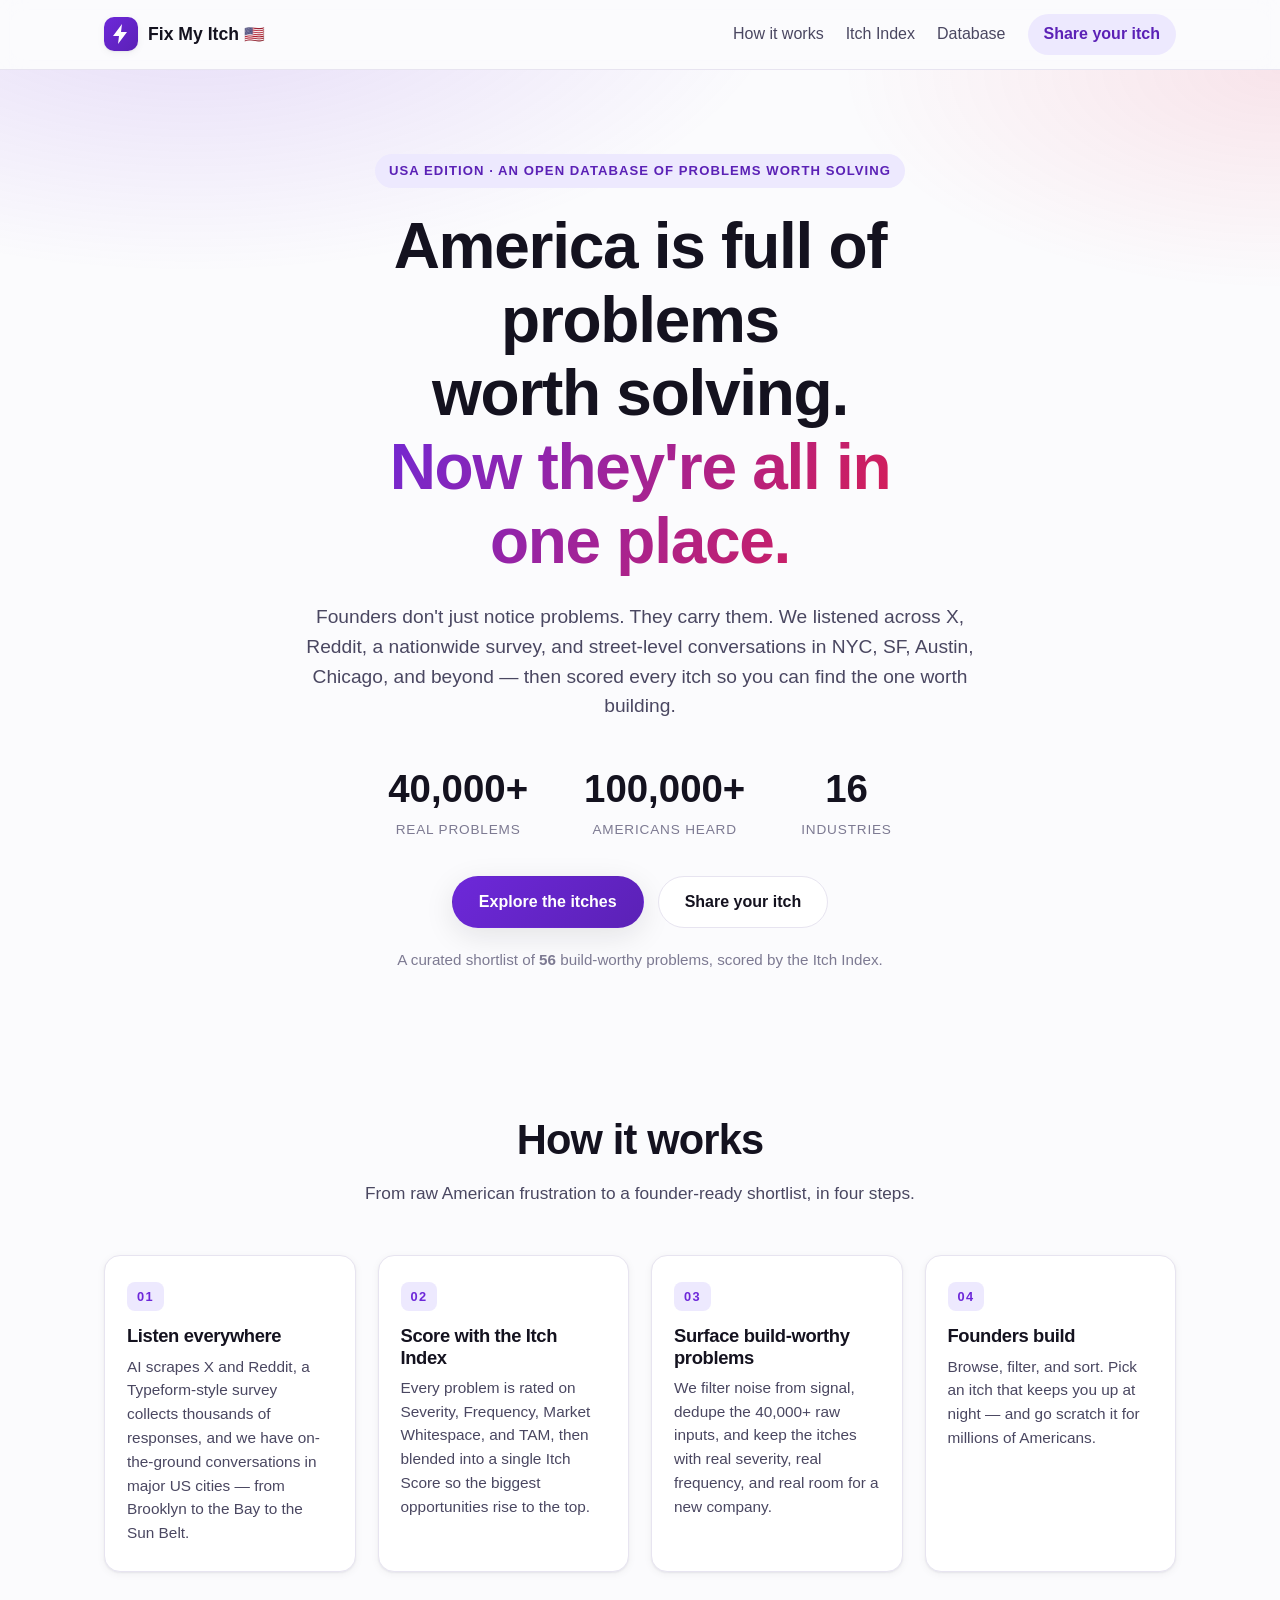
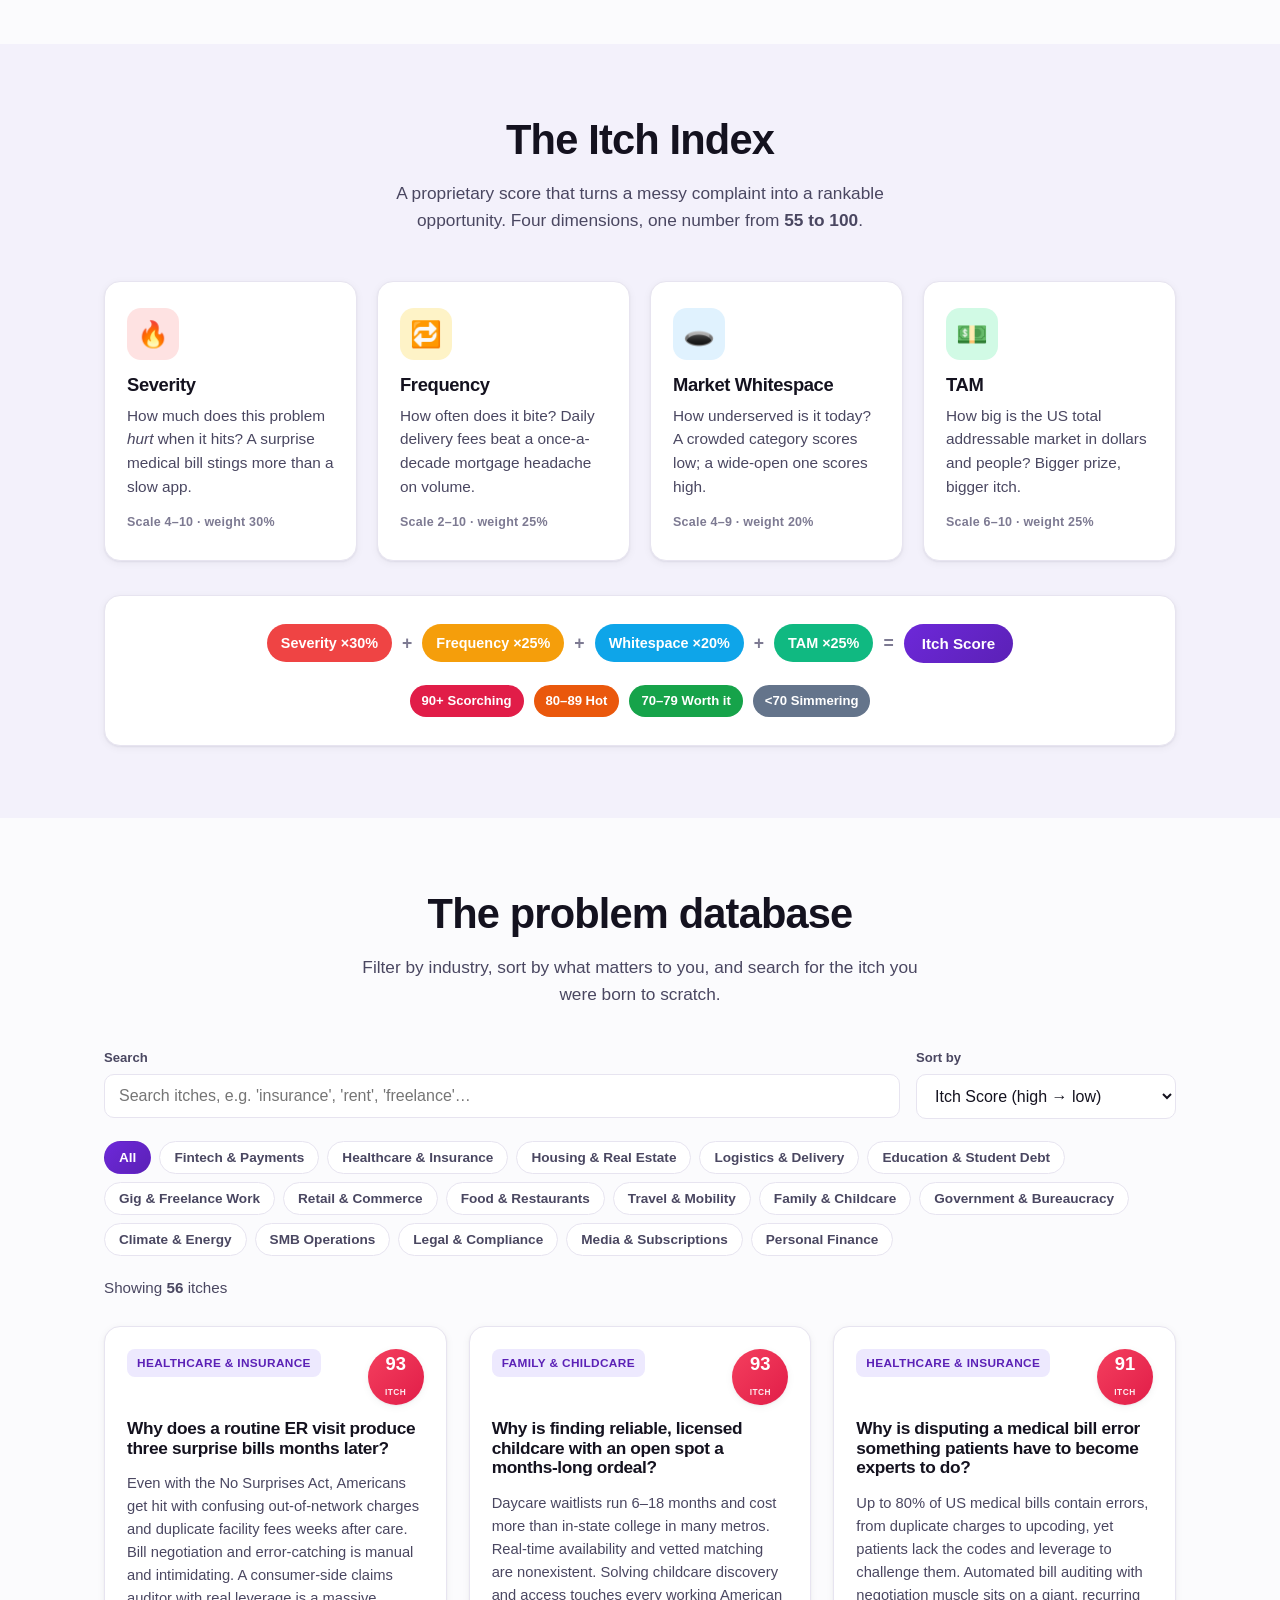
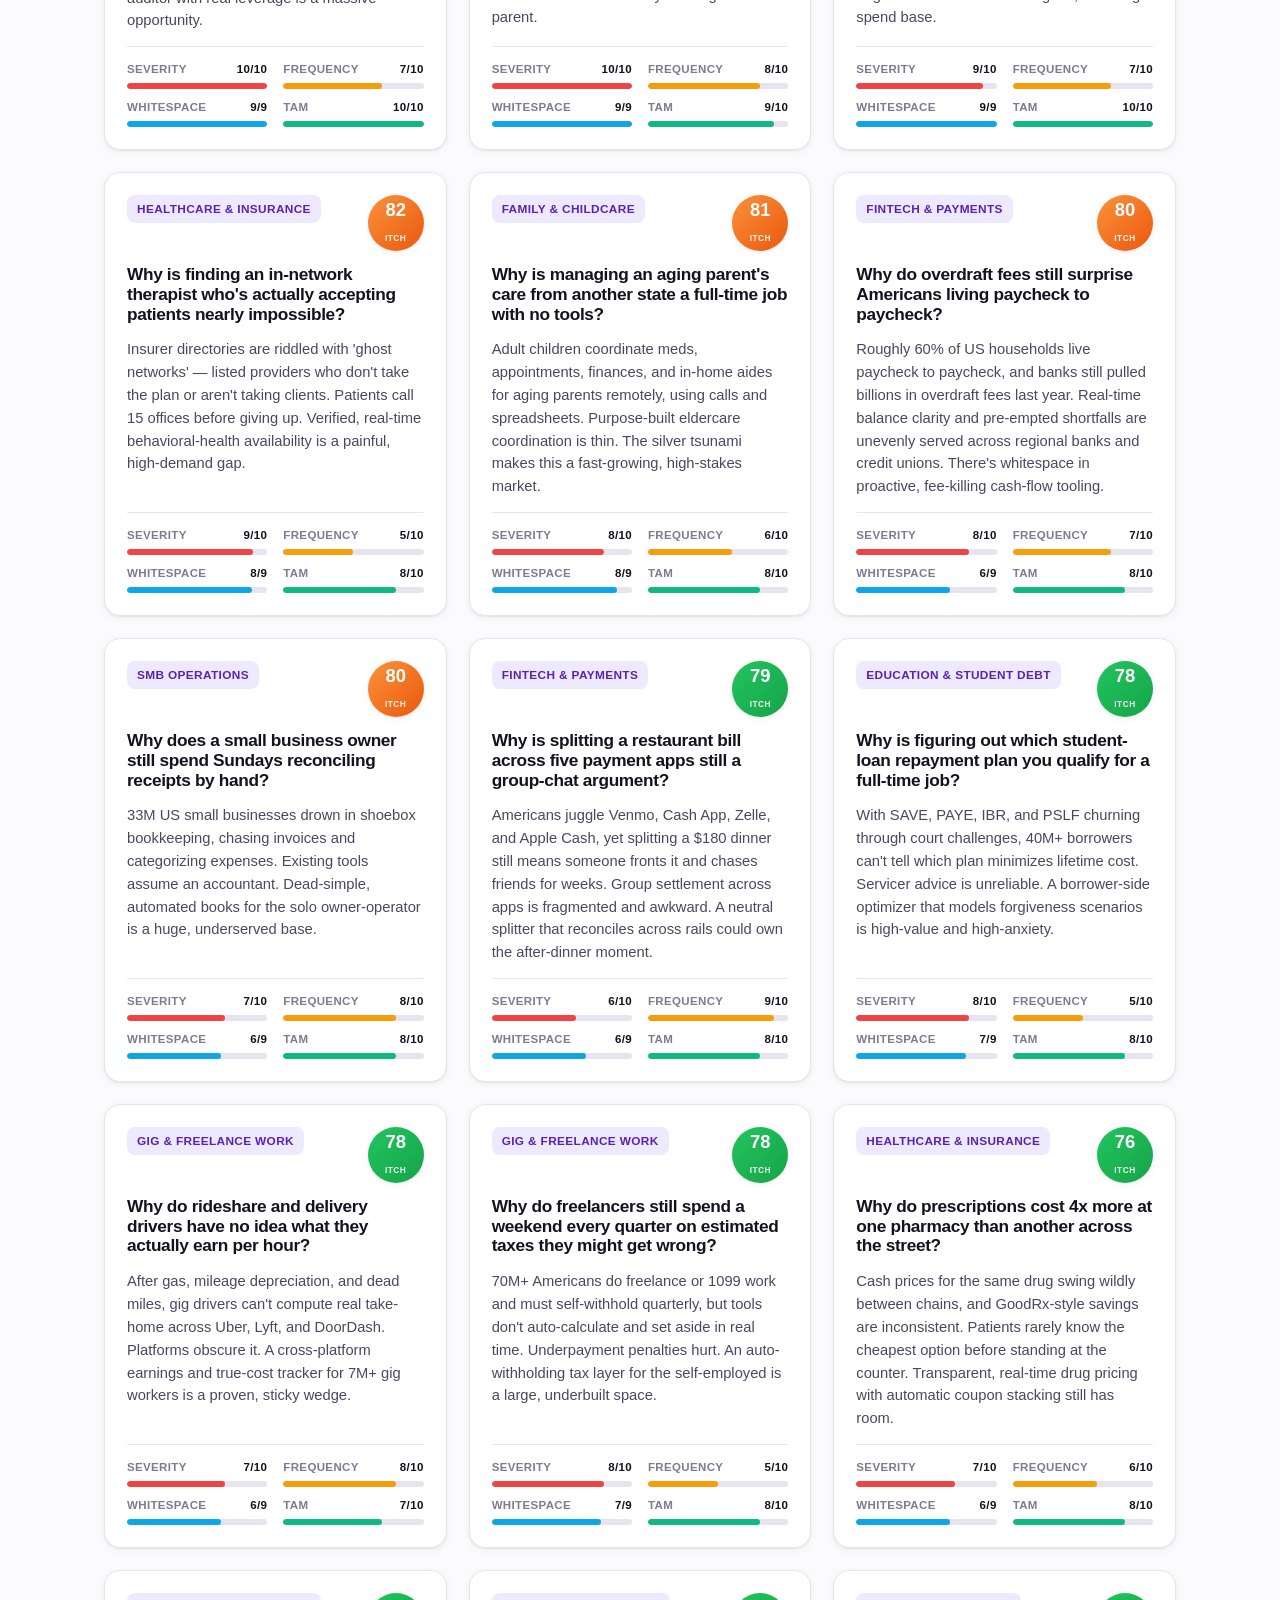
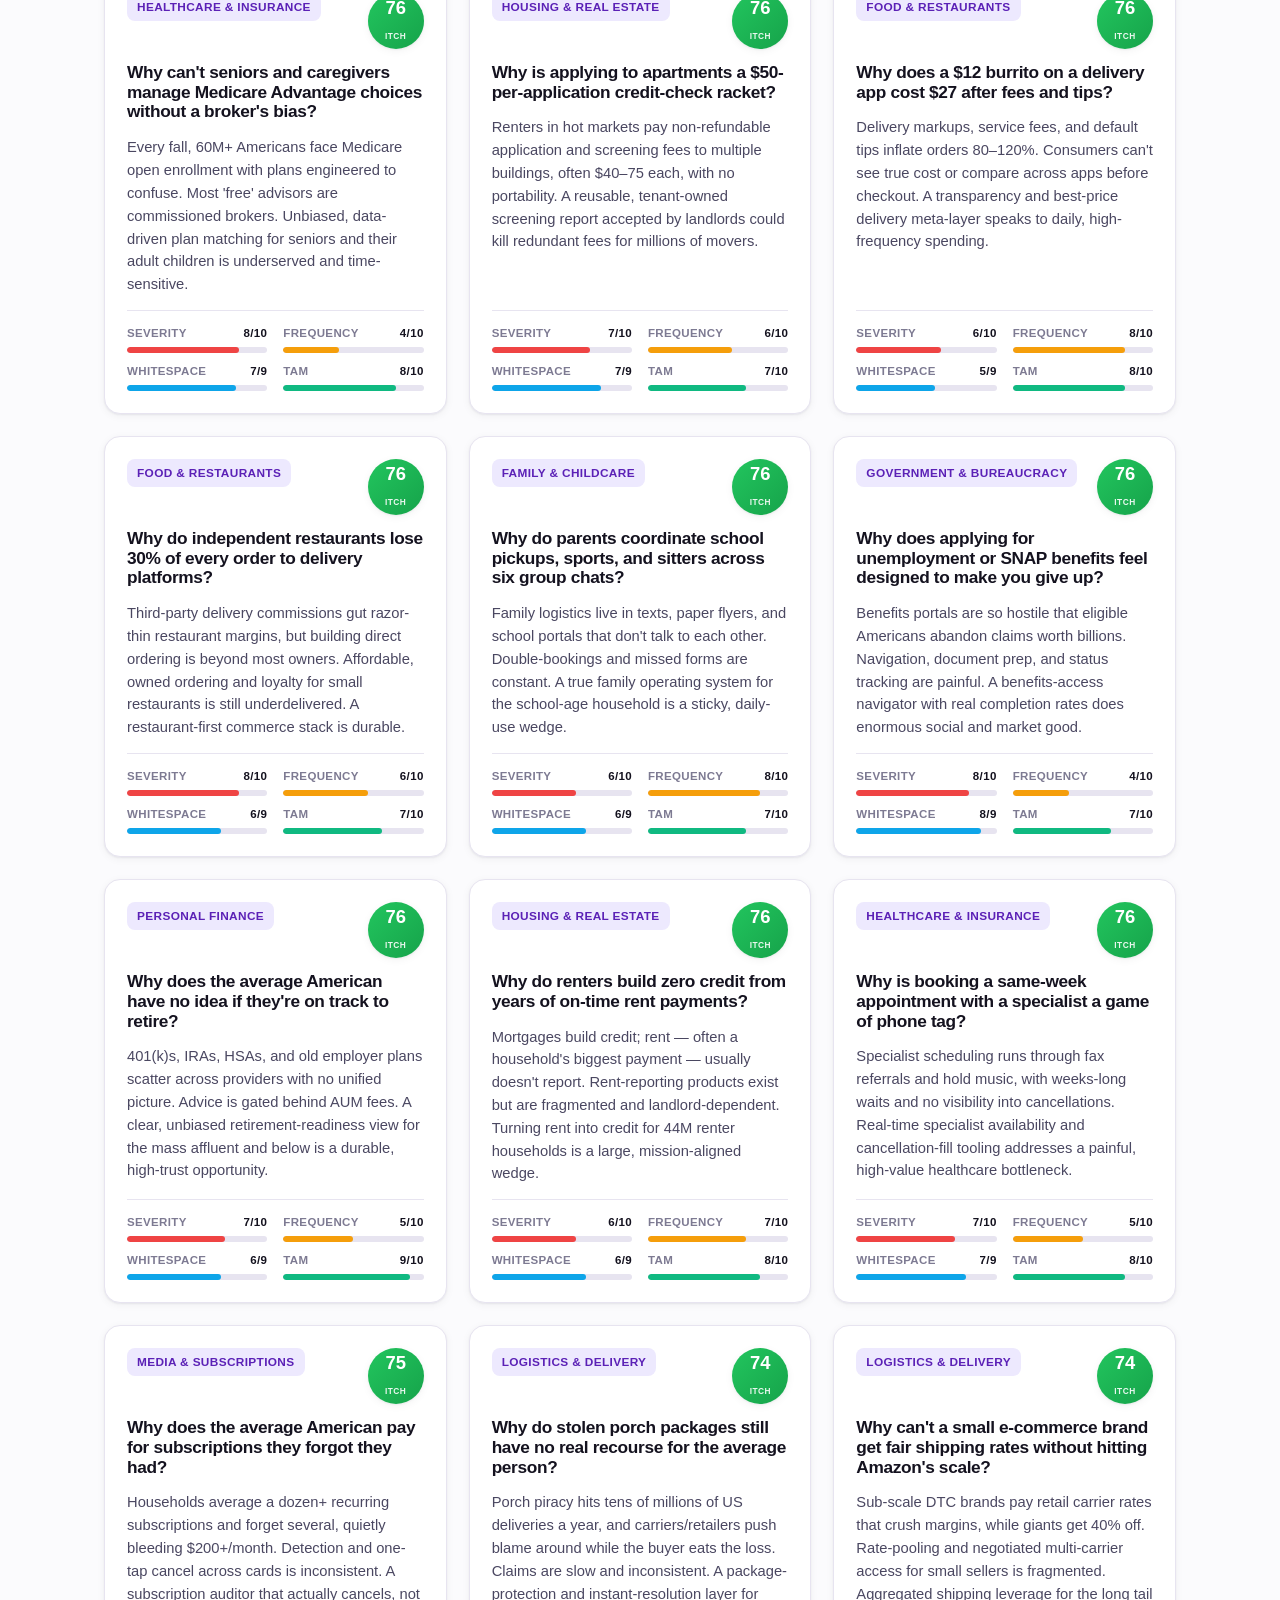
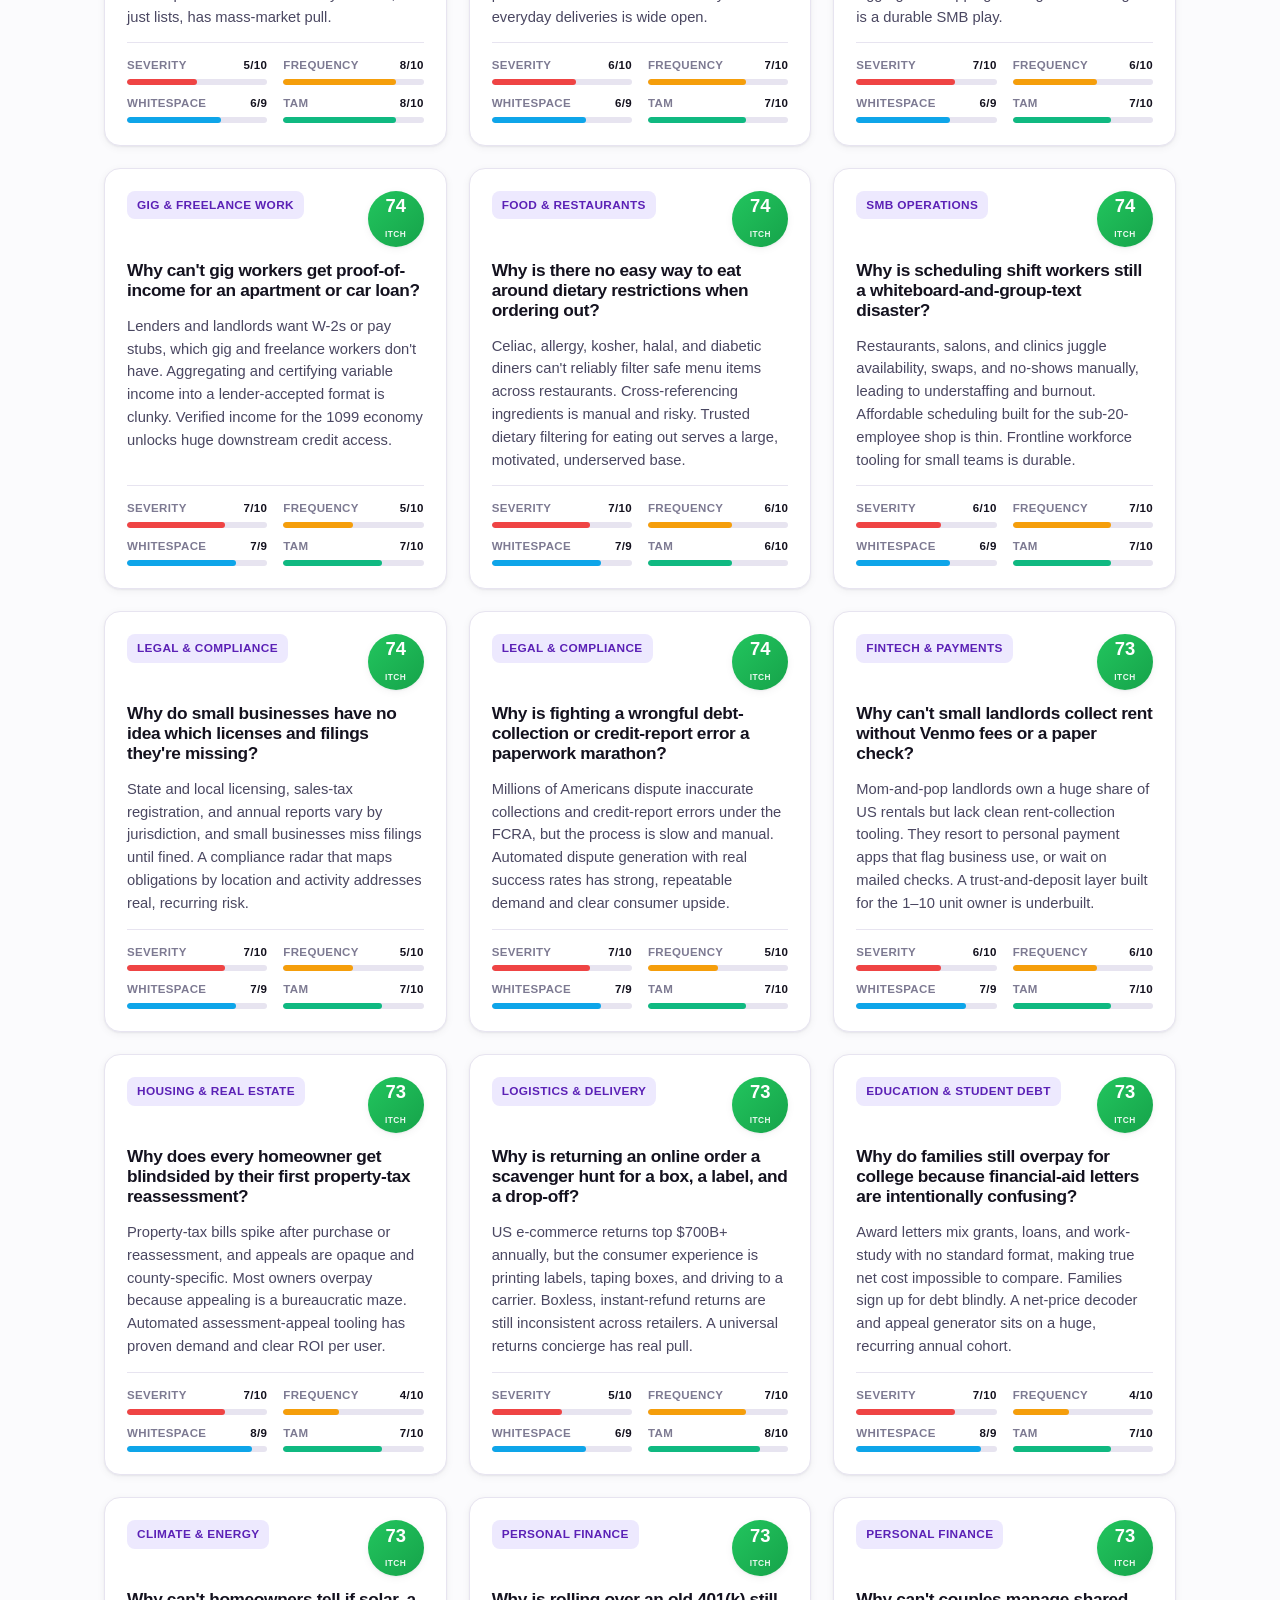
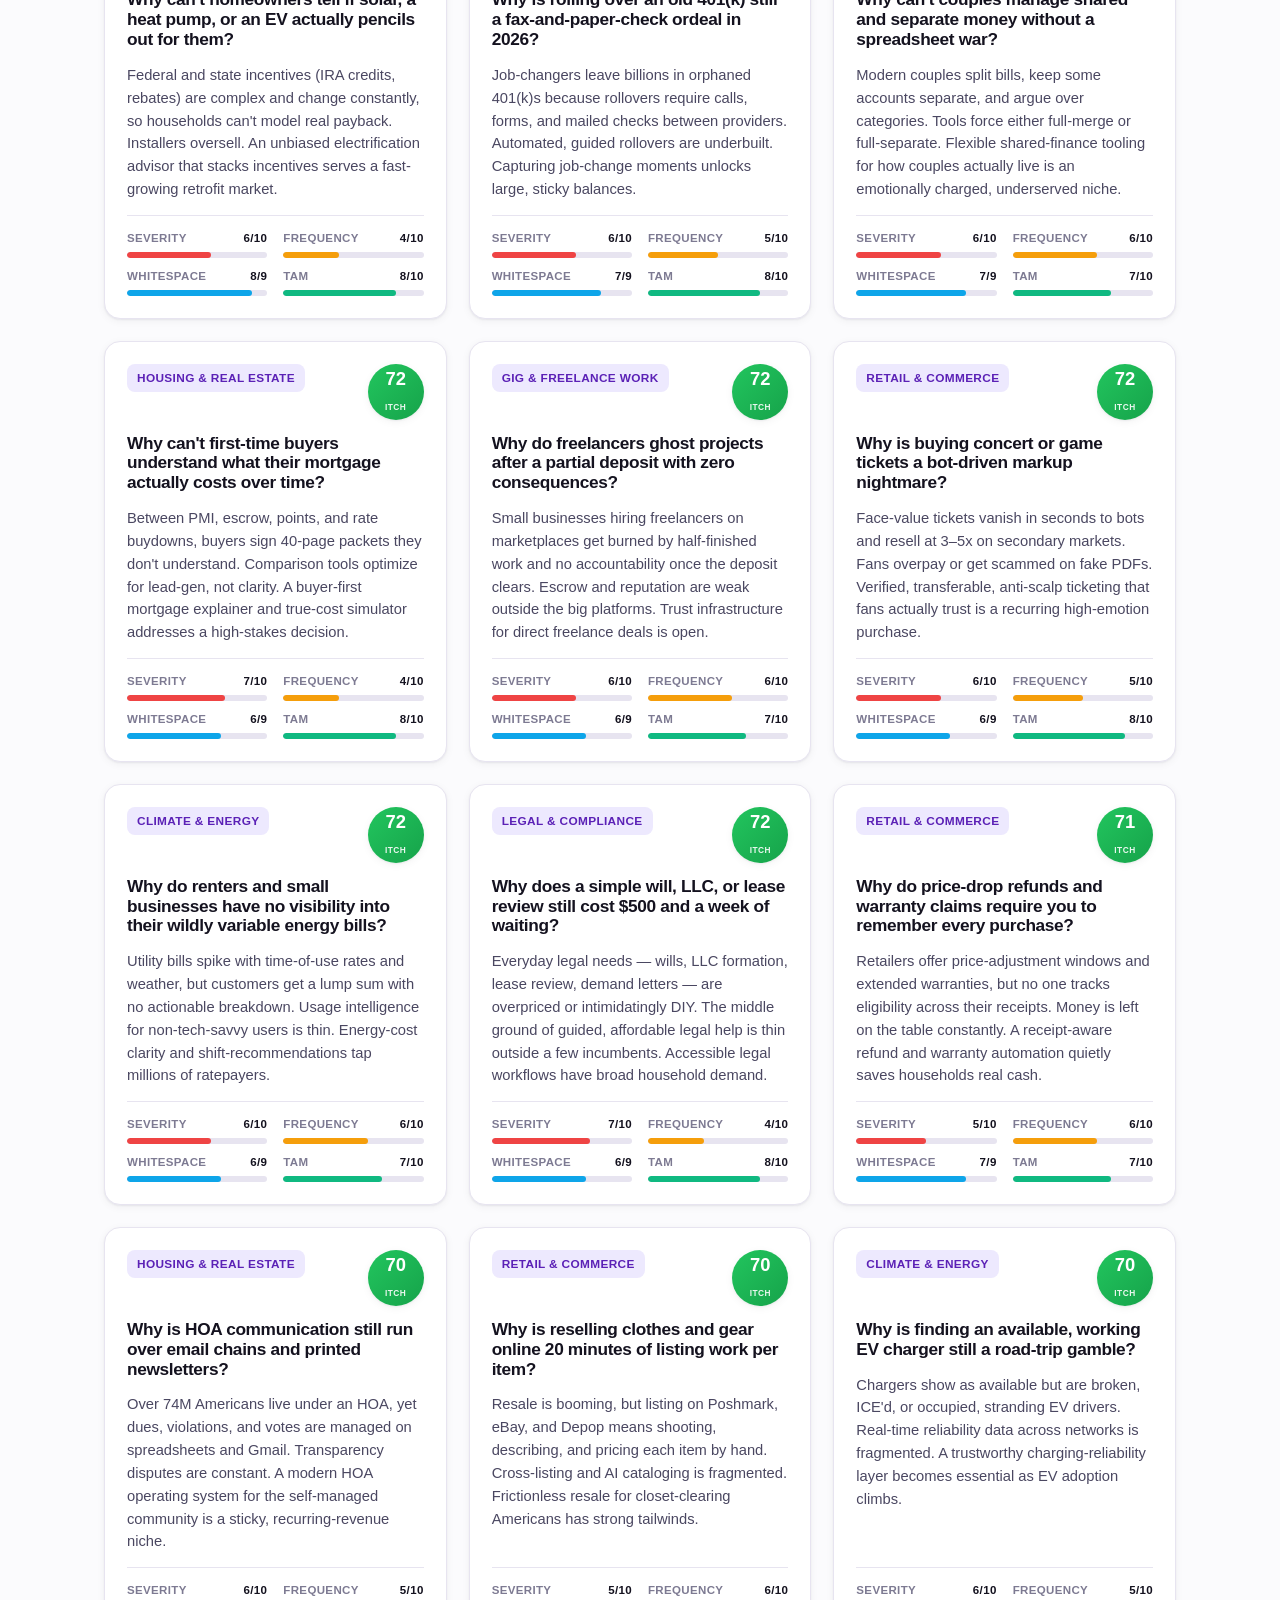
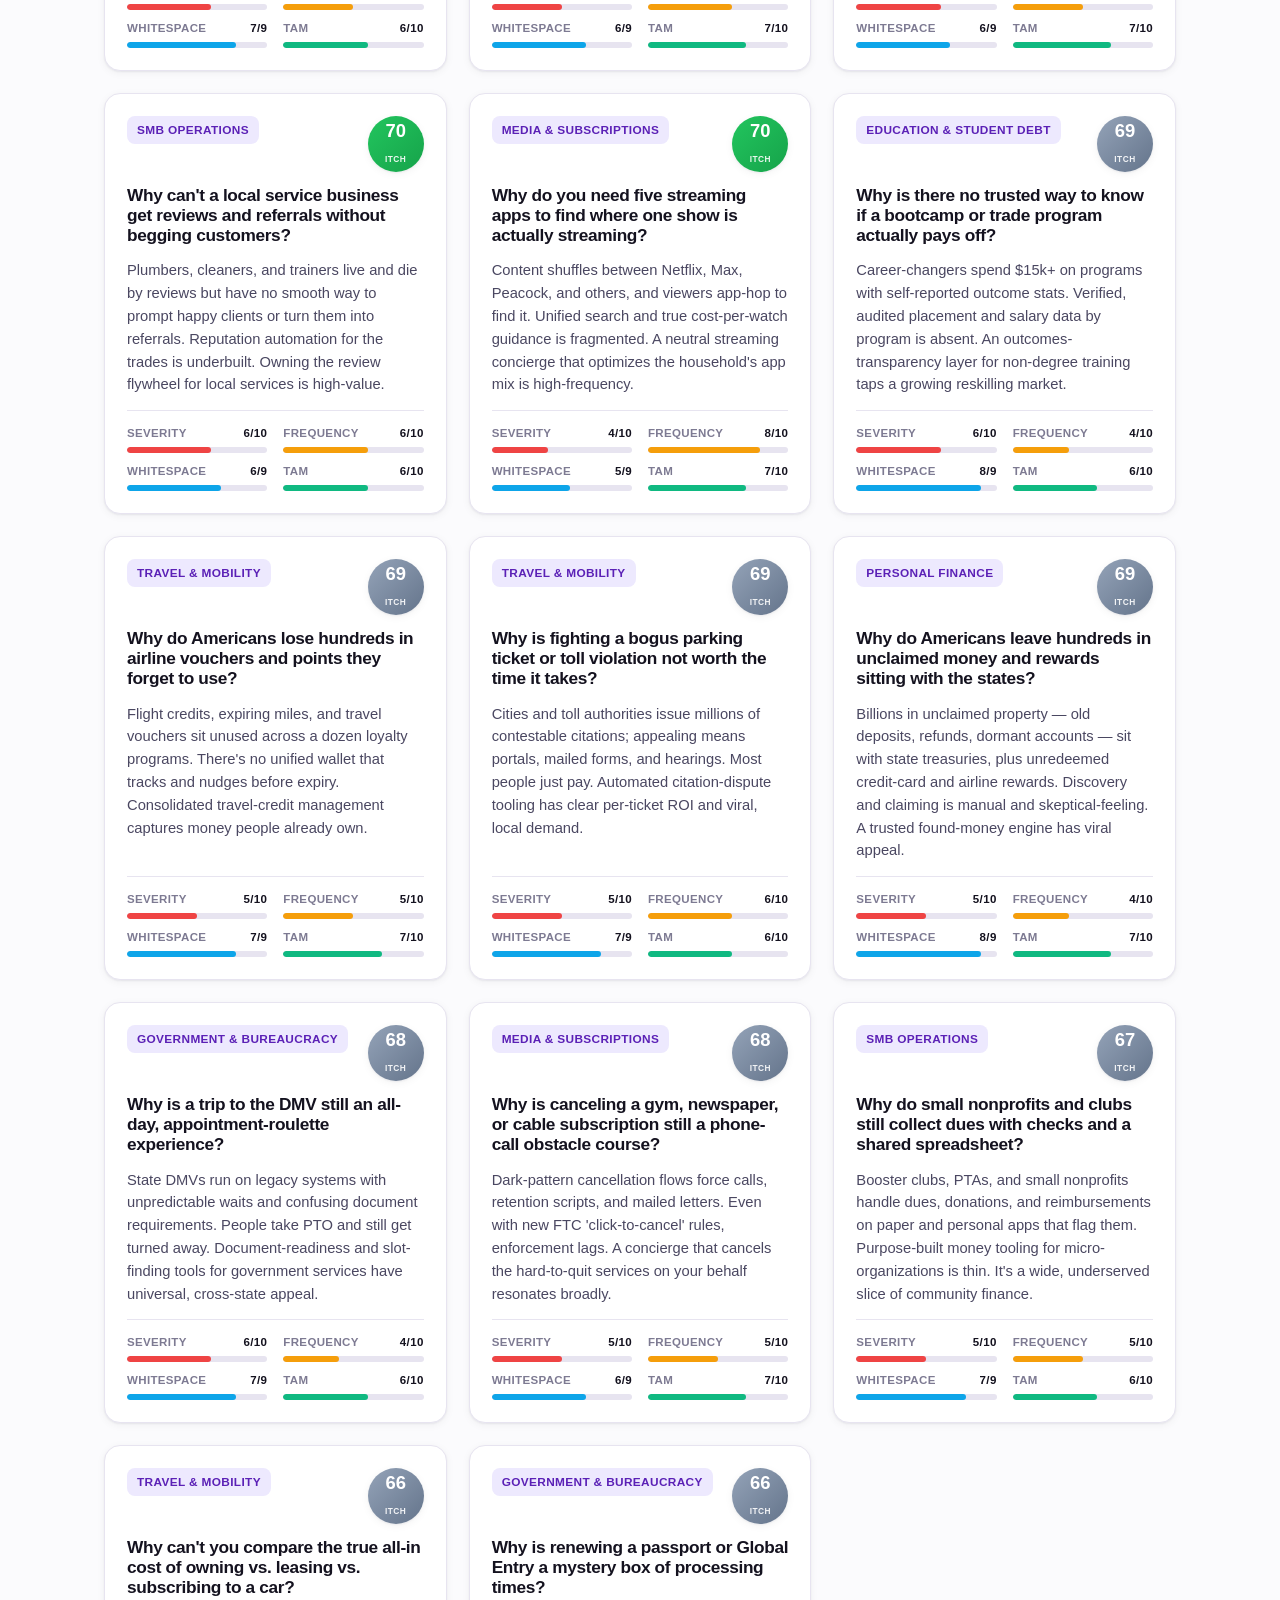
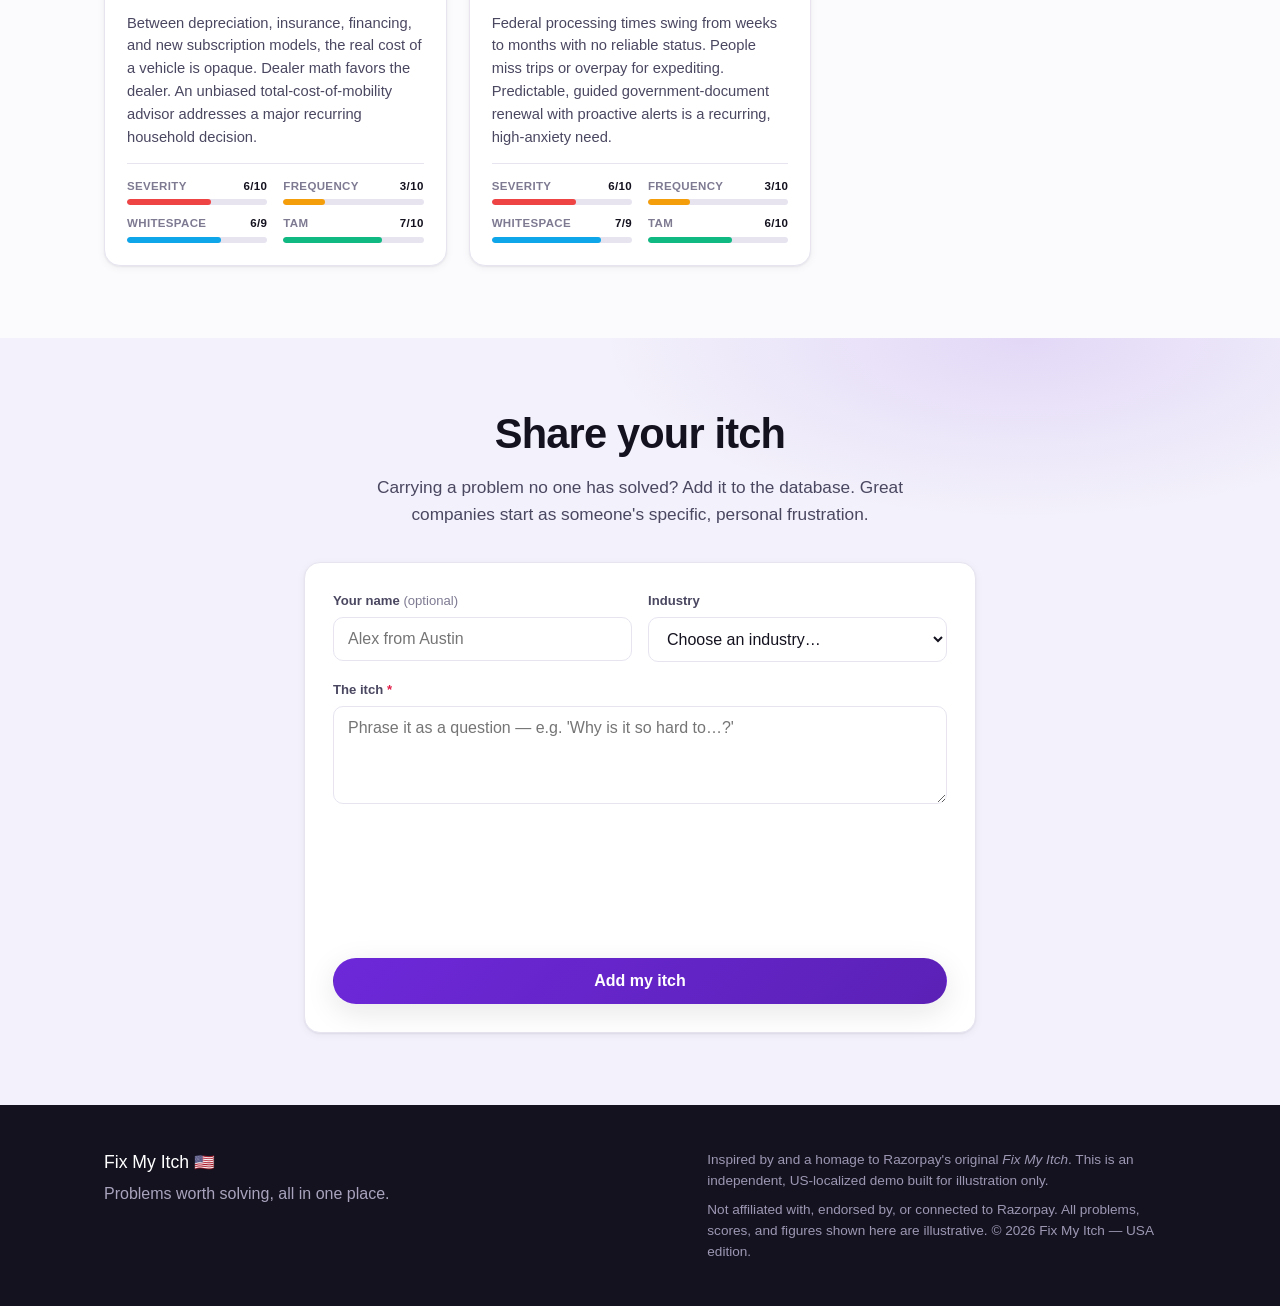
==== fix_my_itch_us/index.html @ 234658a1 "Add US edition of Fix My Itch problem database site A US-localized homage to Razorpay's "Fix My Itch" ====
<!DOCTYPE html>
<html lang="en">
<head>
  <meta charset="UTF-8" />
  <meta name="viewport" content="width=device-width, initial-scale=1.0" />
  <title>Fix My Itch — USA edition</title>
  <meta
    name="description"
    content="A US-localized homage to Razorpay's Fix My Itch: a database of real everyday problems Americans face, scored by the Itch Index and curated for founders to build."
  />
  <link rel="stylesheet" href="styles.css" />
</head>
<body>
  <!-- ============================= HEADER / NAV ============================= -->
  <header class="site-header" id="top">
    <div class="container nav">
      <a class="brand" href="#top" aria-label="Fix My Itch USA home">
        <span class="brand-mark" aria-hidden="true">
          <!-- Simple inline SVG spark logo -->
          <svg viewBox="0 0 24 24" width="24" height="24" role="img" aria-hidden="true">
            <path d="M13 2 4 14h6l-1 8 9-12h-6z" fill="currentColor" />
          </svg>
        </span>
        <span class="brand-text">Fix My Itch <span class="brand-flag">🇺🇸</span></span>
      </a>
      <nav class="nav-links" aria-label="Primary">
        <a href="#how">How it works</a>
        <a href="#itch-index">Itch Index</a>
        <a href="#database">Database</a>
        <a href="#share" class="nav-cta">Share your itch</a>
      </nav>
    </div>
  </header>

  <main>
    <!-- ================================ HERO ================================ -->
    <section class="hero">
      <div class="container hero-inner">
        <p class="eyebrow">USA edition · An open database of problems worth solving</p>
        <h1 class="hero-title">
          America is full of problems worth&nbsp;solving.
          <span class="hero-accent">Now they're all in one place.</span>
        </h1>
        <p class="hero-sub">
          Founders don't just notice problems. They carry them. We listened across X, Reddit,
          a nationwide survey, and street-level conversations in NYC, SF, Austin, Chicago, and beyond —
          then scored every itch so you can find the one worth building.
        </p>

        <div class="hero-stats" role="list">
          <div class="stat" role="listitem">
            <span class="stat-num">40,000+</span>
            <span class="stat-label">real problems</span>
          </div>
          <div class="stat" role="listitem">
            <span class="stat-num">100,000+</span>
            <span class="stat-label">Americans heard</span>
          </div>
          <div class="stat" role="listitem">
            <span class="stat-num">16</span>
            <span class="stat-label">industries</span>
          </div>
        </div>

        <div class="hero-cta">
          <a href="#database" class="btn btn-primary">Explore the itches</a>
          <a href="#share" class="btn btn-ghost">Share your itch</a>
        </div>
        <p class="hero-note">
          A curated shortlist of <strong id="hero-count">56</strong> build-worthy problems, scored by the Itch Index.
        </p>
      </div>
    </section>

    <!-- ============================ HOW IT WORKS ============================ -->
    <section class="section" id="how">
      <div class="container">
        <h2 class="section-title">How it works</h2>
        <p class="section-lead">
          From raw American frustration to a founder-ready shortlist, in four steps.
        </p>

        <ol class="steps">
          <li class="step-card">
            <span class="step-num">01</span>
            <h3>Listen everywhere</h3>
            <p>
              AI scrapes X and Reddit, a Typeform-style survey collects thousands of responses, and we
              have on-the-ground conversations in major US cities — from Brooklyn to the Bay to the Sun Belt.
            </p>
          </li>
          <li class="step-card">
            <span class="step-num">02</span>
            <h3>Score with the Itch Index</h3>
            <p>
              Every problem is rated on Severity, Frequency, Market Whitespace, and TAM, then blended
              into a single Itch Score so the biggest opportunities rise to the top.
            </p>
          </li>
          <li class="step-card">
            <span class="step-num">03</span>
            <h3>Surface build-worthy problems</h3>
            <p>
              We filter noise from signal, dedupe the 40,000+ raw inputs, and keep the itches with real
              severity, real frequency, and real room for a new company.
            </p>
          </li>
          <li class="step-card">
            <span class="step-num">04</span>
            <h3>Founders build</h3>
            <p>
              Browse, filter, and sort. Pick an itch that keeps you up at night — and go scratch it for
              millions of Americans.
            </p>
          </li>
        </ol>
      </div>
    </section>

    <!-- =========================== ITCH INDEX ============================= -->
    <section class="section section-alt" id="itch-index">
      <div class="container">
        <h2 class="section-title">The Itch Index</h2>
        <p class="section-lead">
          A proprietary score that turns a messy complaint into a rankable opportunity. Four dimensions,
          one number from <strong>55&nbsp;to&nbsp;100</strong>.
        </p>

        <div class="dims-grid">
          <article class="dim-card">
            <div class="dim-icon dim-icon--sev" aria-hidden="true">🔥</div>
            <h3>Severity</h3>
            <p>How much does this problem <em>hurt</em> when it hits? A surprise medical bill stings more than a slow app.</p>
            <span class="dim-scale">Scale 4–10 · weight 30%</span>
          </article>
          <article class="dim-card">
            <div class="dim-icon dim-icon--freq" aria-hidden="true">🔁</div>
            <h3>Frequency</h3>
            <p>How often does it bite? Daily delivery fees beat a once-a-decade mortgage headache on volume.</p>
            <span class="dim-scale">Scale 2–10 · weight 25%</span>
          </article>
          <article class="dim-card">
            <div class="dim-icon dim-icon--white" aria-hidden="true">🕳️</div>
            <h3>Market Whitespace</h3>
            <p>How underserved is it today? A crowded category scores low; a wide-open one scores high.</p>
            <span class="dim-scale">Scale 4–9 · weight 20%</span>
          </article>
          <article class="dim-card">
            <div class="dim-icon dim-icon--tam" aria-hidden="true">💵</div>
            <h3>TAM</h3>
            <p>How big is the US total addressable market in dollars and people? Bigger prize, bigger itch.</p>
            <span class="dim-scale">Scale 6–10 · weight 25%</span>
          </article>
        </div>

        <div class="formula-card">
          <div class="formula">
            <span class="f-pill f-sev">Severity ×30%</span>
            <span class="f-op">+</span>
            <span class="f-pill f-freq">Frequency ×25%</span>
            <span class="f-op">+</span>
            <span class="f-pill f-white">Whitespace ×20%</span>
            <span class="f-op">+</span>
            <span class="f-pill f-tam">TAM ×25%</span>
            <span class="f-op">=</span>
            <span class="f-result">Itch Score</span>
          </div>
          <div class="tier-legend" aria-label="Itch Score color tiers">
            <span class="tier tier-hot">90+ Scorching</span>
            <span class="tier tier-warm">80–89 Hot</span>
            <span class="tier tier-good">70–79 Worth it</span>
            <span class="tier tier-mild">&lt;70 Simmering</span>
          </div>
        </div>
      </div>
    </section>

    <!-- ============================ DATABASE =============================== -->
    <section class="section" id="database">
      <div class="container">
        <h2 class="section-title">The problem database</h2>
        <p class="section-lead">
          Filter by industry, sort by what matters to you, and search for the itch you were born to scratch.
        </p>

        <!-- Controls -->
        <div class="controls">
          <div class="control-row">
            <label class="field">
              <span class="field-label">Search</span>
              <input
                type="search"
                id="search"
                placeholder="Search itches, e.g. 'insurance', 'rent', 'freelance'…"
                autocomplete="off"
              />
            </label>
            <label class="field field-sort">
              <span class="field-label">Sort by</span>
              <select id="sort">
                <option value="itch">Itch Score (high → low)</option>
                <option value="severity">Severity</option>
                <option value="tam">TAM</option>
                <option value="frequency">Frequency</option>
              </select>
            </label>
          </div>

          <!-- Category filter chips (populated by app.js) -->
          <div class="chips" id="chips" role="group" aria-label="Filter by industry"></div>

          <p class="count-line">
            Showing <strong id="count">0</strong> <span id="count-word">itches</span>
            <span id="active-filter"></span>
          </p>
        </div>

        <!-- Cards grid (populated by app.js) -->
        <div class="grid" id="grid" aria-live="polite"></div>

        <!-- Empty state -->
        <p class="empty" id="empty" hidden>
          No itches match that. Try clearing the search or picking a different industry.
        </p>
      </div>
    </section>

    <!-- ============================ SHARE CTA ============================== -->
    <section class="section section-cta" id="share">
      <div class="container narrow">
        <h2 class="section-title">Share your itch</h2>
        <p class="section-lead">
          Carrying a problem no one has solved? Add it to the database. Great companies start as
          someone's specific, personal frustration.
        </p>

        <form id="share-form" class="share-form" novalidate>
          <div class="form-row">
            <label class="field">
              <span class="field-label">Your name <span class="optional">(optional)</span></span>
              <input type="text" id="f-name" name="name" placeholder="Alex from Austin" autocomplete="name" />
            </label>
            <label class="field">
              <span class="field-label">Industry</span>
              <select id="f-category" name="category" required></select>
            </label>
          </div>
          <label class="field">
            <span class="field-label">The itch <span class="req">*</span></span>
            <textarea
              id="f-itch"
              name="itch"
              rows="4"
              required
              placeholder="Phrase it as a question — e.g. 'Why is it so hard to…?'"
            ></textarea>
          </label>
          <button type="submit" class="btn btn-primary">Add my itch</button>
          <p class="form-confirm" id="form-confirm" role="status" hidden></p>
        </form>
      </div>
    </section>
  </main>

  <!-- ============================== FOOTER =============================== -->
  <footer class="site-footer">
    <div class="container footer-inner">
      <div>
        <span class="brand-text footer-brand">Fix My Itch <span class="brand-flag">🇺🇸</span></span>
        <p class="footer-tagline">Problems worth solving, all in one place.</p>
      </div>
      <div class="footer-legal">
        <p>
          Inspired by and a homage to Razorpay's original
          <em>Fix My Itch</em>. This is an independent, US-localized demo built for illustration only.
        </p>
        <p>
          Not affiliated with, endorsed by, or connected to Razorpay. All problems, scores, and figures
          shown here are illustrative. © <span id="year">2026</span> Fix My Itch — USA edition.
        </p>
      </div>
    </div>
  </footer>

  <!-- Data first, then app logic. No modules, no CDNs — works offline. -->
  <script src="data.js"></script>
  <script src="app.js"></script>
</body>
</html>
---- fix_my_itch_us/styles.css ----
/* =====================================================================
   Fix My Itch — USA edition · styles.css
   Vanilla CSS, no external fonts or assets. System font stack only.
   Design: premium startup aesthetic — deep ink background accents,
   a confident indigo/violet accent, warm "heat" scale for scores.
   ===================================================================== */

/* ----------------------------- Tokens ------------------------------ */
:root {
  /* Neutrals */
  --bg: #fbfbfd;
  --bg-alt: #f3f1fb;
  --surface: #ffffff;
  --ink: #14121f;
  --ink-soft: #4a4761;
  --ink-faint: #7d7a92;
  --line: #e7e4f0;

  /* Brand accent */
  --accent: #6d28d9;        /* violet-700 */
  --accent-strong: #5b21b6;
  --accent-soft: #ede9fe;
  --accent-ink: #ffffff;

  /* Heat / tier colors for Itch Score */
  --tier-hot: #e11d48;      /* 90+  scorching  */
  --tier-warm: #ea580c;     /* 80-89 hot       */
  --tier-good: #16a34a;     /* 70-79 worth it  */
  --tier-mild: #64748b;     /* <70 simmering   */

  /* Dimension colors */
  --d-sev: #ef4444;
  --d-freq: #f59e0b;
  --d-white: #0ea5e9;
  --d-tam: #10b981;

  --radius: 16px;
  --radius-sm: 10px;
  --shadow-sm: 0 1px 2px rgba(20, 18, 31, 0.06), 0 2px 8px rgba(20, 18, 31, 0.05);
  --shadow-md: 0 8px 30px rgba(20, 18, 31, 0.10);
  --shadow-lg: 0 20px 50px rgba(45, 26, 110, 0.18);

  --maxw: 1120px;
  --font: -apple-system, BlinkMacSystemFont, "Segoe UI", Roboto, Helvetica, Arial,
    "Apple Color Emoji", "Segoe UI Emoji", sans-serif;
}

/* --------------------------- Base reset ---------------------------- */
* { box-sizing: border-box; }
html { scroll-behavior: smooth; }
body {
  margin: 0;
  font-family: var(--font);
  color: var(--ink);
  background: var(--bg);
  line-height: 1.55;
  -webkit-font-smoothing: antialiased;
}
h1, h2, h3 { line-height: 1.15; margin: 0; letter-spacing: -0.02em; }
p { margin: 0; }
a { color: inherit; text-decoration: none; }
img { max-width: 100%; }

.container {
  width: 100%;
  max-width: var(--maxw);
  margin-inline: auto;
  padding-inline: 24px;
}
.container.narrow { max-width: 720px; }

/* ----------------------------- Buttons ----------------------------- */
.btn {
  display: inline-flex;
  align-items: center;
  justify-content: center;
  gap: 8px;
  font-weight: 600;
  font-size: 1rem;
  padding: 13px 26px;
  border-radius: 999px;
  border: 1px solid transparent;
  cursor: pointer;
  transition: transform 0.15s ease, box-shadow 0.2s ease, background 0.2s ease;
}
.btn:focus-visible { outline: 3px solid var(--accent); outline-offset: 3px; }
.btn-primary {
  background: linear-gradient(135deg, var(--accent), var(--accent-strong));
  color: var(--accent-ink);
  box-shadow: var(--shadow-md);
}
.btn-primary:hover { transform: translateY(-2px); box-shadow: var(--shadow-lg); }
.btn-ghost {
  background: var(--surface);
  color: var(--ink);
  border-color: var(--line);
}
.btn-ghost:hover { transform: translateY(-2px); border-color: var(--accent); color: var(--accent); }

/* ----------------------------- Header ------------------------------ */
.site-header {
  position: sticky;
  top: 0;
  z-index: 50;
  background: rgba(251, 251, 253, 0.82);
  backdrop-filter: saturate(160%) blur(12px);
  border-bottom: 1px solid var(--line);
}
.nav {
  display: flex;
  align-items: center;
  justify-content: space-between;
  padding-block: 14px;
  gap: 16px;
}
.brand { display: inline-flex; align-items: center; gap: 10px; font-weight: 800; font-size: 1.1rem; }
.brand-mark {
  display: inline-grid;
  place-items: center;
  width: 34px; height: 34px;
  border-radius: 10px;
  color: #fff;
  background: linear-gradient(135deg, var(--accent), var(--accent-strong));
  box-shadow: var(--shadow-sm);
}
.brand-flag { font-size: 0.95em; }
.nav-links { display: flex; align-items: center; gap: 22px; font-weight: 500; color: var(--ink-soft); flex-wrap: wrap; }
.nav-links a:hover { color: var(--accent); }
.nav-cta {
  background: var(--accent-soft);
  color: var(--accent-strong) !important;
  padding: 8px 16px;
  border-radius: 999px;
  font-weight: 600;
}

/* ------------------------------ Hero ------------------------------- */
.hero {
  position: relative;
  overflow: hidden;
  background:
    radial-gradient(1000px 500px at 15% -10%, rgba(109, 40, 217, 0.16), transparent 60%),
    radial-gradient(800px 400px at 100% 0%, rgba(225, 29, 72, 0.10), transparent 55%),
    var(--bg);
}
.hero-inner { padding-block: 84px 72px; text-align: center; }
.eyebrow {
  display: inline-block;
  font-size: 0.82rem;
  font-weight: 700;
  letter-spacing: 0.08em;
  text-transform: uppercase;
  color: var(--accent-strong);
  background: var(--accent-soft);
  padding: 7px 14px;
  border-radius: 999px;
  margin-bottom: 22px;
}
.hero-title {
  font-size: clamp(2.2rem, 5.5vw, 4rem);
  font-weight: 800;
  max-width: 16ch;
  margin-inline: auto;
}
.hero-accent {
  display: block;
  background: linear-gradient(120deg, var(--accent), var(--tier-hot));
  -webkit-background-clip: text;
  background-clip: text;
  color: transparent;
}
.hero-sub {
  max-width: 64ch;
  margin: 24px auto 0;
  font-size: clamp(1rem, 1.6vw, 1.2rem);
  color: var(--ink-soft);
}
.hero-stats {
  display: flex;
  justify-content: center;
  gap: clamp(20px, 5vw, 56px);
  margin: 38px auto 0;
  flex-wrap: wrap;
}
.stat { display: flex; flex-direction: column; }
.stat-num { font-size: clamp(1.6rem, 3.5vw, 2.4rem); font-weight: 800; color: var(--ink); }
.stat-label { font-size: 0.85rem; color: var(--ink-faint); text-transform: uppercase; letter-spacing: 0.06em; }
.hero-cta { display: flex; gap: 14px; justify-content: center; margin-top: 36px; flex-wrap: wrap; }
.hero-note { margin-top: 20px; color: var(--ink-faint); font-size: 0.95rem; }

/* ---------------------------- Sections ----------------------------- */
.section { padding-block: 72px; }
.section-alt { background: var(--bg-alt); }
.section-title { font-size: clamp(1.8rem, 3.5vw, 2.6rem); font-weight: 800; text-align: center; }
.section-lead {
  max-width: 60ch;
  margin: 16px auto 0;
  text-align: center;
  color: var(--ink-soft);
  font-size: 1.08rem;
}

/* ------------------------- How it works ---------------------------- */
.steps {
  list-style: none;
  padding: 0;
  margin: 48px 0 0;
  display: grid;
  gap: 22px;
  grid-template-columns: repeat(4, 1fr);
}
.step-card {
  background: var(--surface);
  border: 1px solid var(--line);
  border-radius: var(--radius);
  padding: 26px 22px;
  box-shadow: var(--shadow-sm);
  transition: transform 0.18s ease, box-shadow 0.2s ease;
}
.step-card:hover { transform: translateY(-4px); box-shadow: var(--shadow-md); }
.step-num {
  display: inline-block;
  font-size: 0.8rem;
  font-weight: 800;
  letter-spacing: 0.1em;
  color: var(--accent);
  background: var(--accent-soft);
  padding: 5px 10px;
  border-radius: 8px;
  margin-bottom: 14px;
}
.step-card h3 { font-size: 1.15rem; margin-bottom: 8px; }
.step-card p { color: var(--ink-soft); font-size: 0.96rem; }

/* --------------------------- Itch Index ---------------------------- */
.dims-grid {
  margin-top: 48px;
  display: grid;
  gap: 20px;
  grid-template-columns: repeat(4, 1fr);
}
.dim-card {
  background: var(--surface);
  border: 1px solid var(--line);
  border-radius: var(--radius);
  padding: 26px 22px;
  box-shadow: var(--shadow-sm);
}
.dim-icon {
  width: 52px; height: 52px;
  display: grid; place-items: center;
  font-size: 1.6rem;
  border-radius: 14px;
  margin-bottom: 14px;
  background: var(--accent-soft);
}
.dim-icon--sev { background: #fee2e2; }
.dim-icon--freq { background: #fef3c7; }
.dim-icon--white { background: #e0f2fe; }
.dim-icon--tam { background: #d1fae5; }
.dim-card h3 { font-size: 1.15rem; margin-bottom: 8px; }
.dim-card p { color: var(--ink-soft); font-size: 0.96rem; }
.dim-scale {
  display: inline-block;
  margin-top: 14px;
  font-size: 0.78rem;
  font-weight: 600;
  color: var(--ink-faint);
  letter-spacing: 0.02em;
}

.formula-card {
  margin-top: 34px;
  background: var(--surface);
  border: 1px solid var(--line);
  border-radius: var(--radius);
  padding: 28px;
  box-shadow: var(--shadow-sm);
  text-align: center;
}
.formula {
  display: flex;
  flex-wrap: wrap;
  align-items: center;
  justify-content: center;
  gap: 10px;
}
.f-pill {
  font-weight: 700;
  font-size: 0.9rem;
  padding: 8px 14px;
  border-radius: 999px;
  color: #fff;
}
.f-sev { background: var(--d-sev); }
.f-freq { background: var(--d-freq); }
.f-white { background: var(--d-white); }
.f-tam { background: var(--d-tam); }
.f-op { font-weight: 800; color: var(--ink-faint); font-size: 1.1rem; }
.f-result {
  font-weight: 800;
  font-size: 0.95rem;
  padding: 8px 18px;
  border-radius: 999px;
  color: #fff;
  background: linear-gradient(135deg, var(--accent), var(--accent-strong));
}
.tier-legend {
  display: flex;
  flex-wrap: wrap;
  justify-content: center;
  gap: 10px;
  margin-top: 22px;
}
.tier {
  font-size: 0.82rem;
  font-weight: 700;
  padding: 6px 12px;
  border-radius: 999px;
  color: #fff;
}
.tier-hot { background: var(--tier-hot); }
.tier-warm { background: var(--tier-warm); }
.tier-good { background: var(--tier-good); }
.tier-mild { background: var(--tier-mild); }

/* ---------------------------- Controls ----------------------------- */
.controls { margin-top: 40px; }
.control-row {
  display: flex;
  gap: 16px;
  flex-wrap: wrap;
}
.field { display: flex; flex-direction: column; gap: 6px; flex: 1 1 260px; }
.field-sort { flex: 0 1 260px; }
.field-label { font-size: 0.82rem; font-weight: 700; color: var(--ink-soft); }
.optional { font-weight: 500; color: var(--ink-faint); }
.req { color: var(--tier-hot); }
input, select, textarea {
  font-family: inherit;
  font-size: 1rem;
  color: var(--ink);
  background: var(--surface);
  border: 1px solid var(--line);
  border-radius: var(--radius-sm);
  padding: 12px 14px;
  width: 100%;
}
input:focus, select:focus, textarea:focus {
  outline: none;
  border-color: var(--accent);
  box-shadow: 0 0 0 3px var(--accent-soft);
}
textarea { resize: vertical; }

.chips {
  display: flex;
  flex-wrap: wrap;
  gap: 8px;
  margin-top: 22px;
}
.chip {
  font-family: inherit;
  font-size: 0.85rem;
  font-weight: 600;
  color: var(--ink-soft);
  background: var(--surface);
  border: 1px solid var(--line);
  border-radius: 999px;
  padding: 8px 14px;
  cursor: pointer;
  transition: all 0.15s ease;
}
.chip:hover { border-color: var(--accent); color: var(--accent); }
.chip:focus-visible { outline: 3px solid var(--accent); outline-offset: 2px; }
.chip[aria-pressed="true"] {
  background: linear-gradient(135deg, var(--accent), var(--accent-strong));
  color: #fff;
  border-color: transparent;
}
.count-line { margin-top: 20px; color: var(--ink-soft); font-size: 0.95rem; }
#active-filter { color: var(--ink-faint); }

/* ------------------------------ Grid ------------------------------- */
.grid {
  margin-top: 26px;
  display: grid;
  gap: 22px;
  grid-template-columns: repeat(3, 1fr);
}
.card {
  background: var(--surface);
  border: 1px solid var(--line);
  border-radius: var(--radius);
  padding: 22px;
  box-shadow: var(--shadow-sm);
  display: flex;
  flex-direction: column;
  gap: 14px;
  transition: transform 0.18s ease, box-shadow 0.2s ease, border-color 0.2s ease;
}
.card:hover { transform: translateY(-4px); box-shadow: var(--shadow-md); border-color: var(--accent-soft); }
.card.card-new { border-color: var(--accent); box-shadow: 0 0 0 3px var(--accent-soft); }

.card-top {
  display: flex;
  align-items: flex-start;
  justify-content: space-between;
  gap: 14px;
}
.card-cat {
  font-size: 0.74rem;
  font-weight: 700;
  letter-spacing: 0.03em;
  text-transform: uppercase;
  color: var(--accent-strong);
  background: var(--accent-soft);
  padding: 5px 10px;
  border-radius: 8px;
}

/* Itch Score badge (a small circular meter) */
.score {
  flex: 0 0 auto;
  width: 56px; height: 56px;
  border-radius: 50%;
  display: grid;
  place-items: center;
  color: #fff;
  font-weight: 800;
  position: relative;
  box-shadow: var(--shadow-sm);
}
.score-num { font-size: 1.15rem; line-height: 1; }
.score-lbl { font-size: 0.52rem; text-transform: uppercase; letter-spacing: 0.06em; opacity: 0.9; }
.score.hot { background: linear-gradient(135deg, #f43f5e, var(--tier-hot)); }
.score.warm { background: linear-gradient(135deg, #fb923c, var(--tier-warm)); }
.score.good { background: linear-gradient(135deg, #22c55e, var(--tier-good)); }
.score.mild { background: linear-gradient(135deg, #94a3b8, var(--tier-mild)); }

.card-title { font-size: 1.08rem; font-weight: 700; }
.card-desc { color: var(--ink-soft); font-size: 0.92rem; flex-grow: 1; }

/* Sub-dimension mini bars */
.dims {
  display: grid;
  grid-template-columns: 1fr 1fr;
  gap: 10px 16px;
  border-top: 1px solid var(--line);
  padding-top: 14px;
}
.dim {
  display: flex;
  flex-direction: column;
  gap: 4px;
}
.dim-head {
  display: flex;
  justify-content: space-between;
  font-size: 0.72rem;
  font-weight: 700;
  color: var(--ink-faint);
  text-transform: uppercase;
  letter-spacing: 0.03em;
}
.dim-val { color: var(--ink); }
.bar {
  height: 6px;
  border-radius: 999px;
  background: var(--line);
  overflow: hidden;
}
.bar > span { display: block; height: 100%; border-radius: 999px; }
.bar.sev > span { background: var(--d-sev); }
.bar.freq > span { background: var(--d-freq); }
.bar.white > span { background: var(--d-white); }
.bar.tam > span { background: var(--d-tam); }

.empty {
  margin-top: 40px;
  text-align: center;
  color: var(--ink-faint);
  font-size: 1.05rem;
}

/* ----------------------------- Share ------------------------------- */
.section-cta {
  background:
    radial-gradient(700px 300px at 80% 0%, rgba(109, 40, 217, 0.12), transparent 60%),
    var(--bg-alt);
}
.share-form {
  margin-top: 34px;
  background: var(--surface);
  border: 1px solid var(--line);
  border-radius: var(--radius);
  padding: 28px;
  box-shadow: var(--shadow-sm);
  display: flex;
  flex-direction: column;
  gap: 18px;
}
.form-row { display: flex; gap: 16px; flex-wrap: wrap; }
.form-confirm {
  background: #ecfdf5;
  border: 1px solid #a7f3d0;
  color: #065f46;
  padding: 12px 16px;
  border-radius: var(--radius-sm);
  font-weight: 600;
}

/* ----------------------------- Footer ------------------------------ */
.site-footer {
  background: var(--ink);
  color: #cfcada;
  padding-block: 44px;
}
.footer-inner {
  display: flex;
  gap: 32px;
  justify-content: space-between;
  flex-wrap: wrap;
}
.footer-brand { color: #fff; font-size: 1.1rem; }
.footer-tagline { color: #a9a3bd; margin-top: 6px; }
.footer-legal { max-width: 62ch; font-size: 0.85rem; color: #9d97b3; display: flex; flex-direction: column; gap: 8px; }

/* --------------------------- Responsive ---------------------------- */
@media (max-width: 960px) {
  .steps, .dims-grid { grid-template-columns: repeat(2, 1fr); }
  .grid { grid-template-columns: repeat(2, 1fr); }
}
@media (max-width: 720px) {
  .nav-links { gap: 14px; font-size: 0.92rem; }
  .hero-inner { padding-block: 60px 52px; }
  .section { padding-block: 56px; }
}
@media (max-width: 560px) {
  .steps, .dims-grid, .grid { grid-template-columns: 1fr; }
  .control-row { flex-direction: column; }
  .field-sort { flex: 1 1 auto; }
  .nav-links a:not(.nav-cta) { display: none; } /* keep the primary CTA on tiny screens */
  .footer-inner { flex-direction: column; }
}

/* Respect reduced motion. */
@media (prefers-reduced-motion: reduce) {
  * { scroll-behavior: auto !important; transition: none !important; }
}
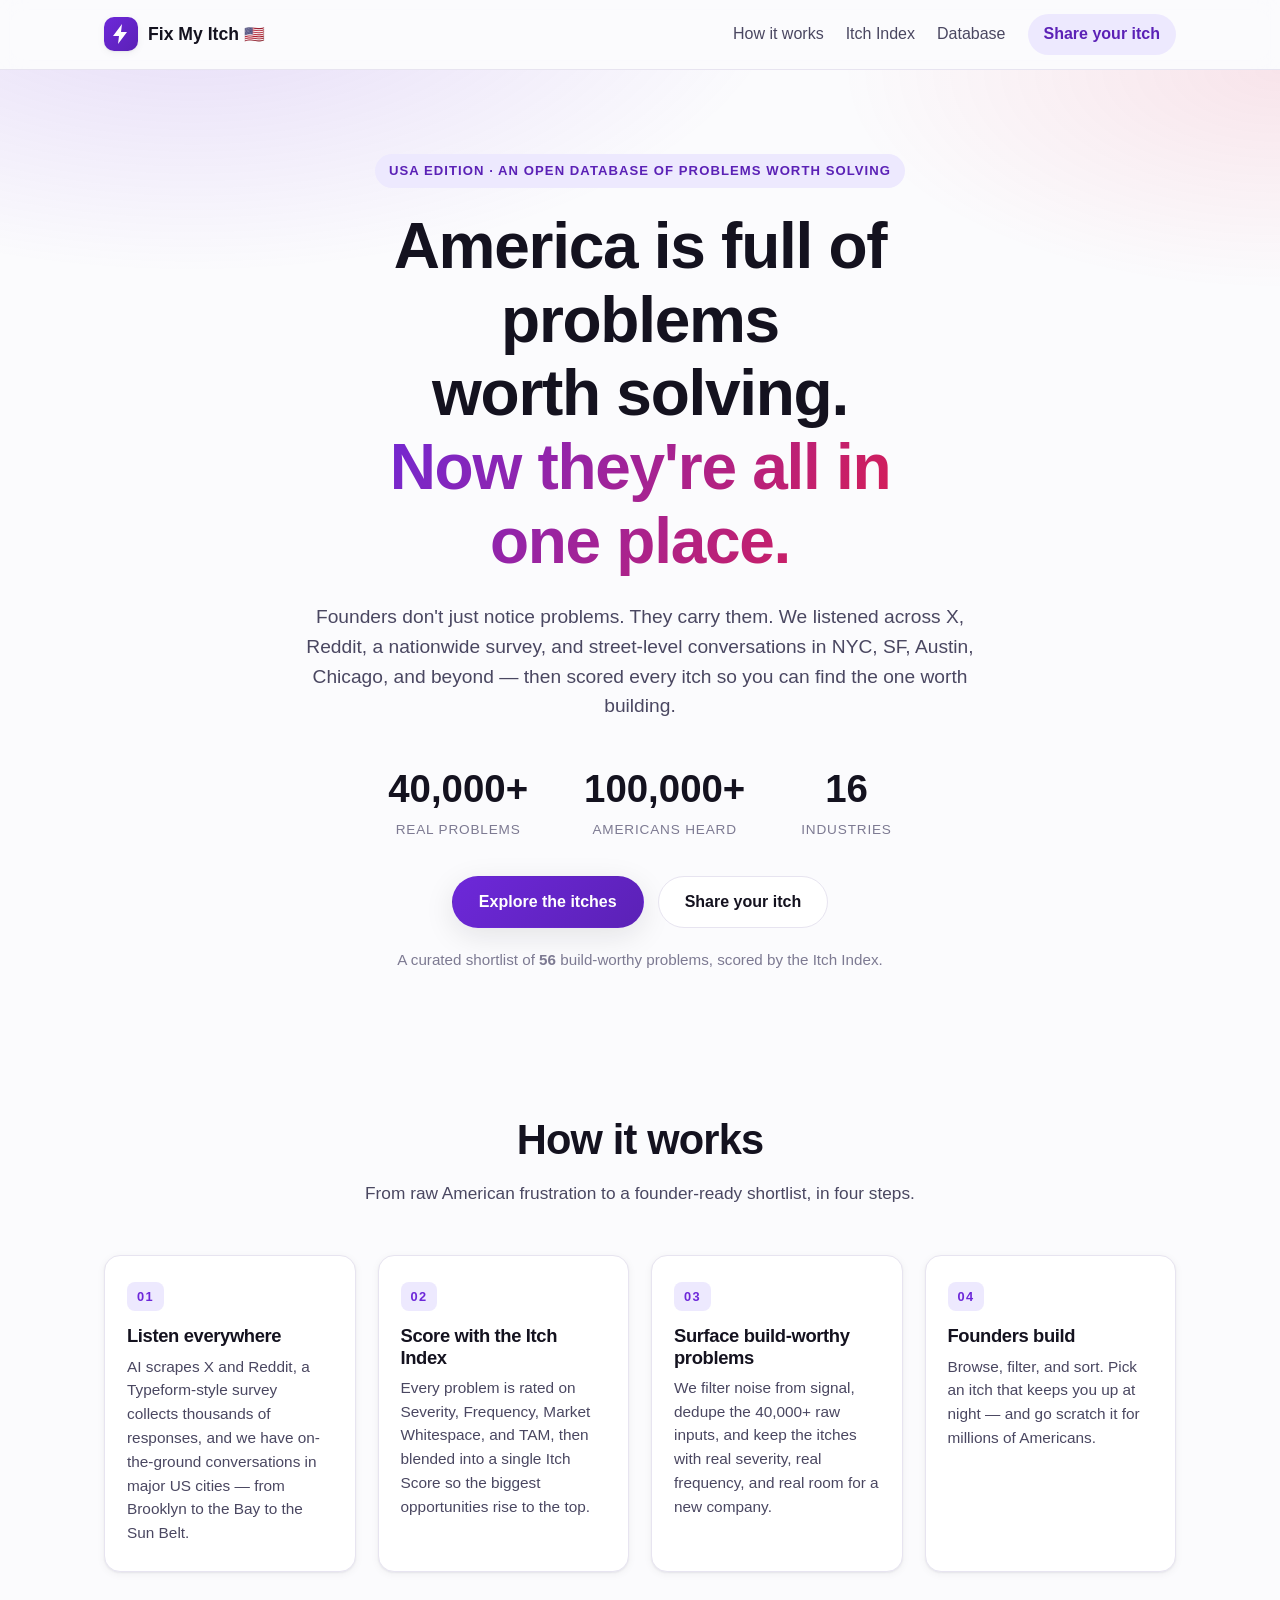
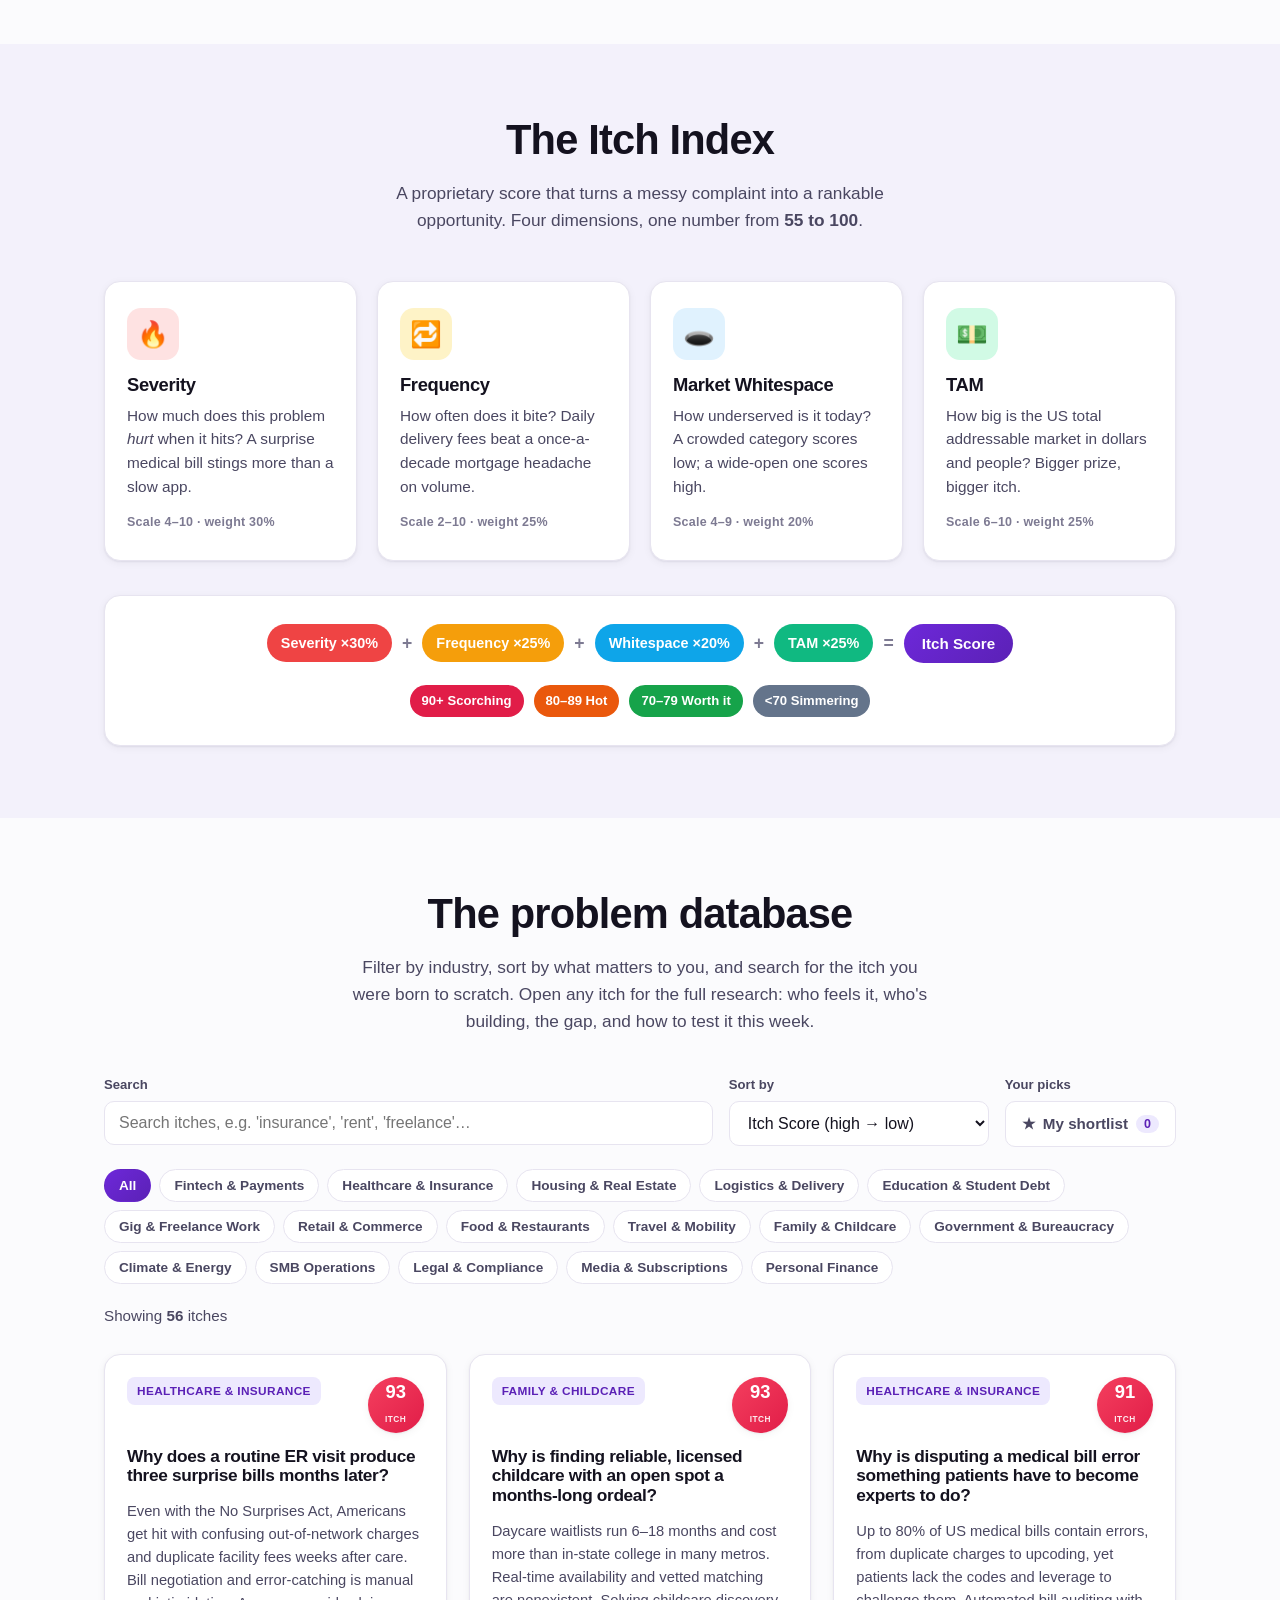
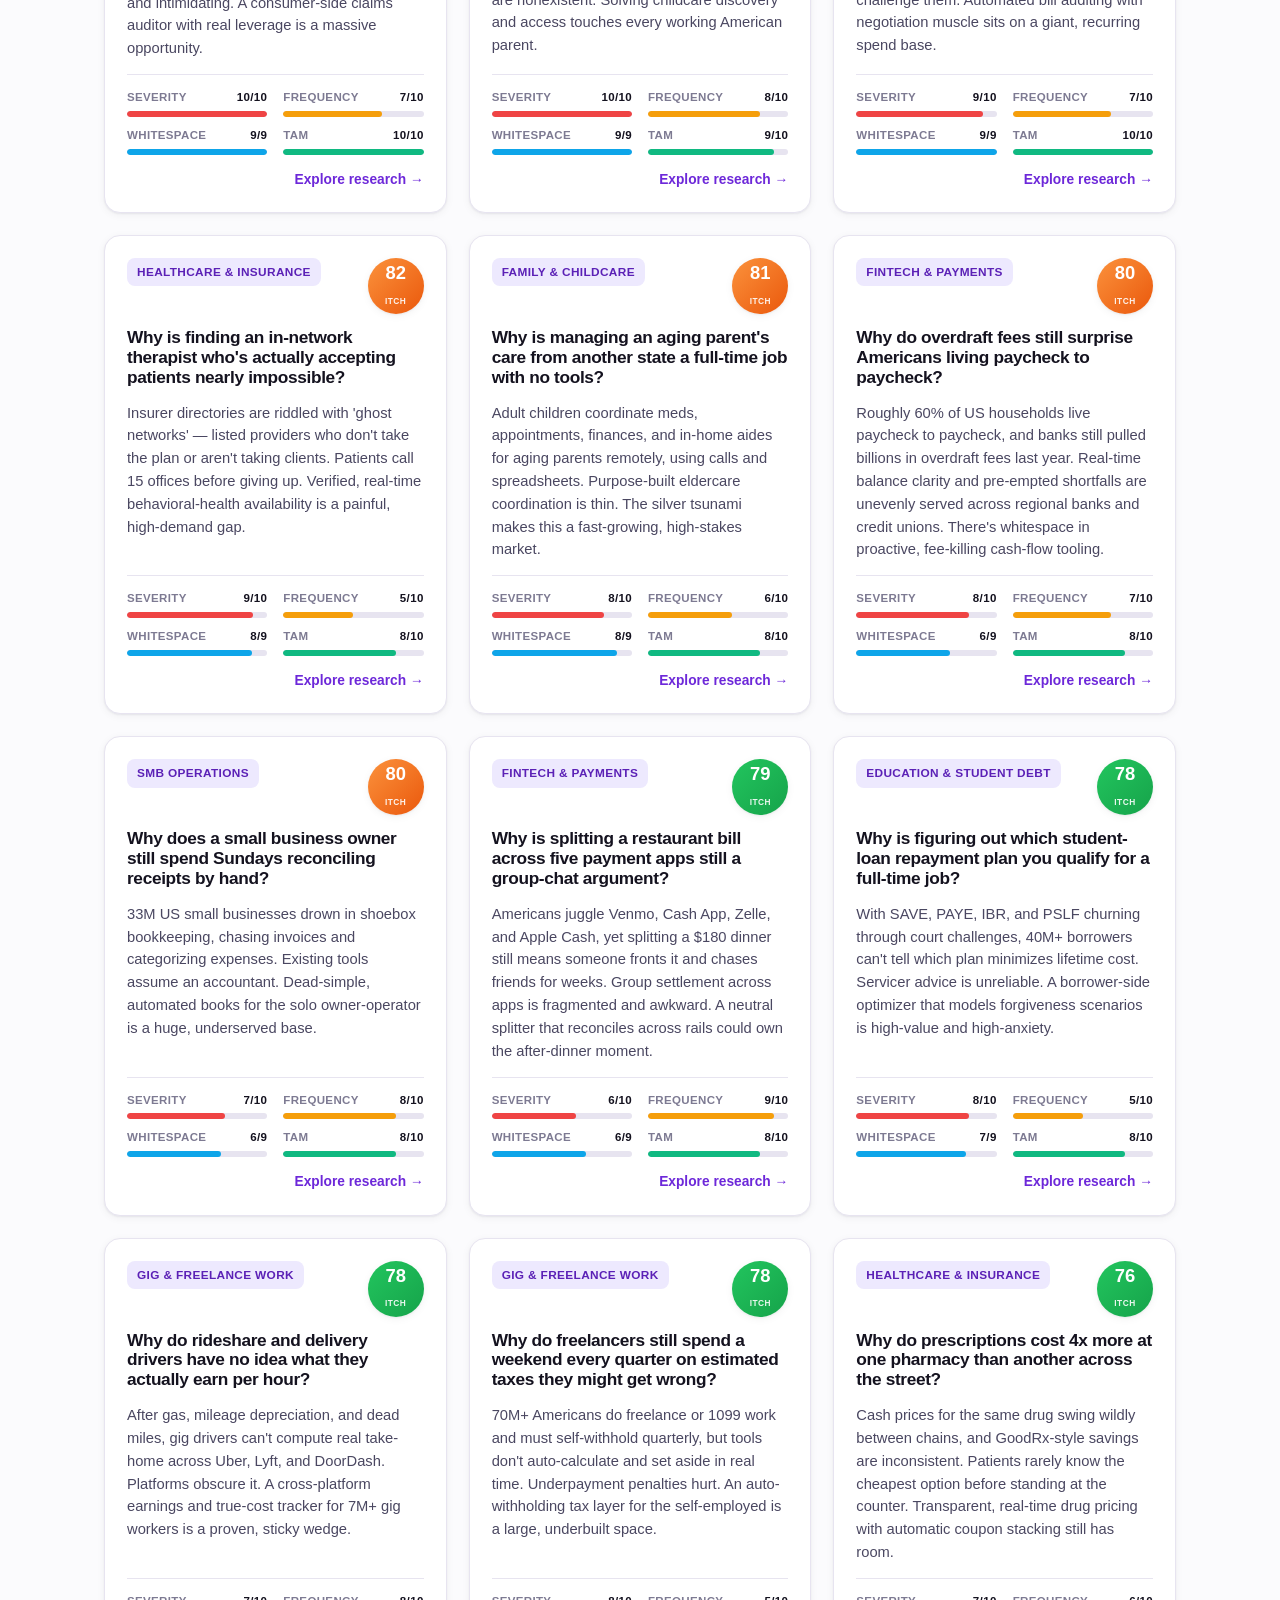
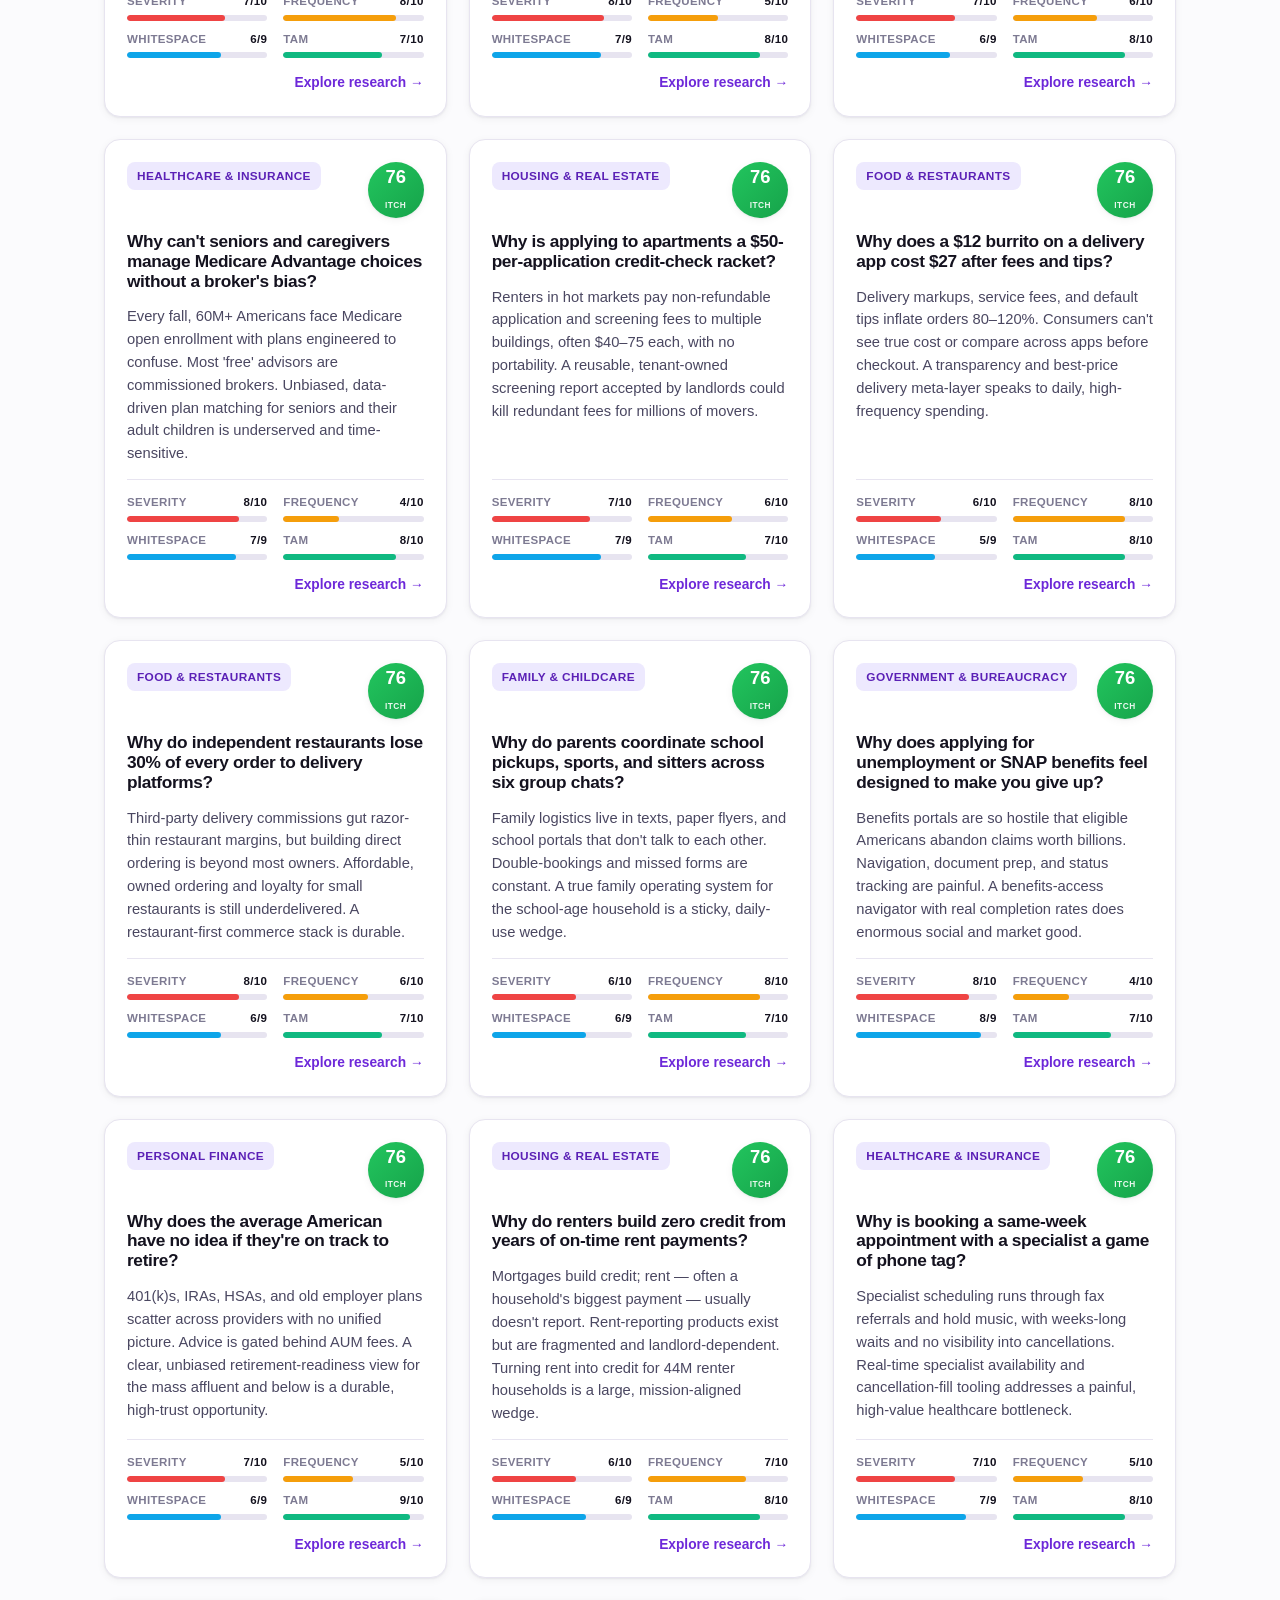
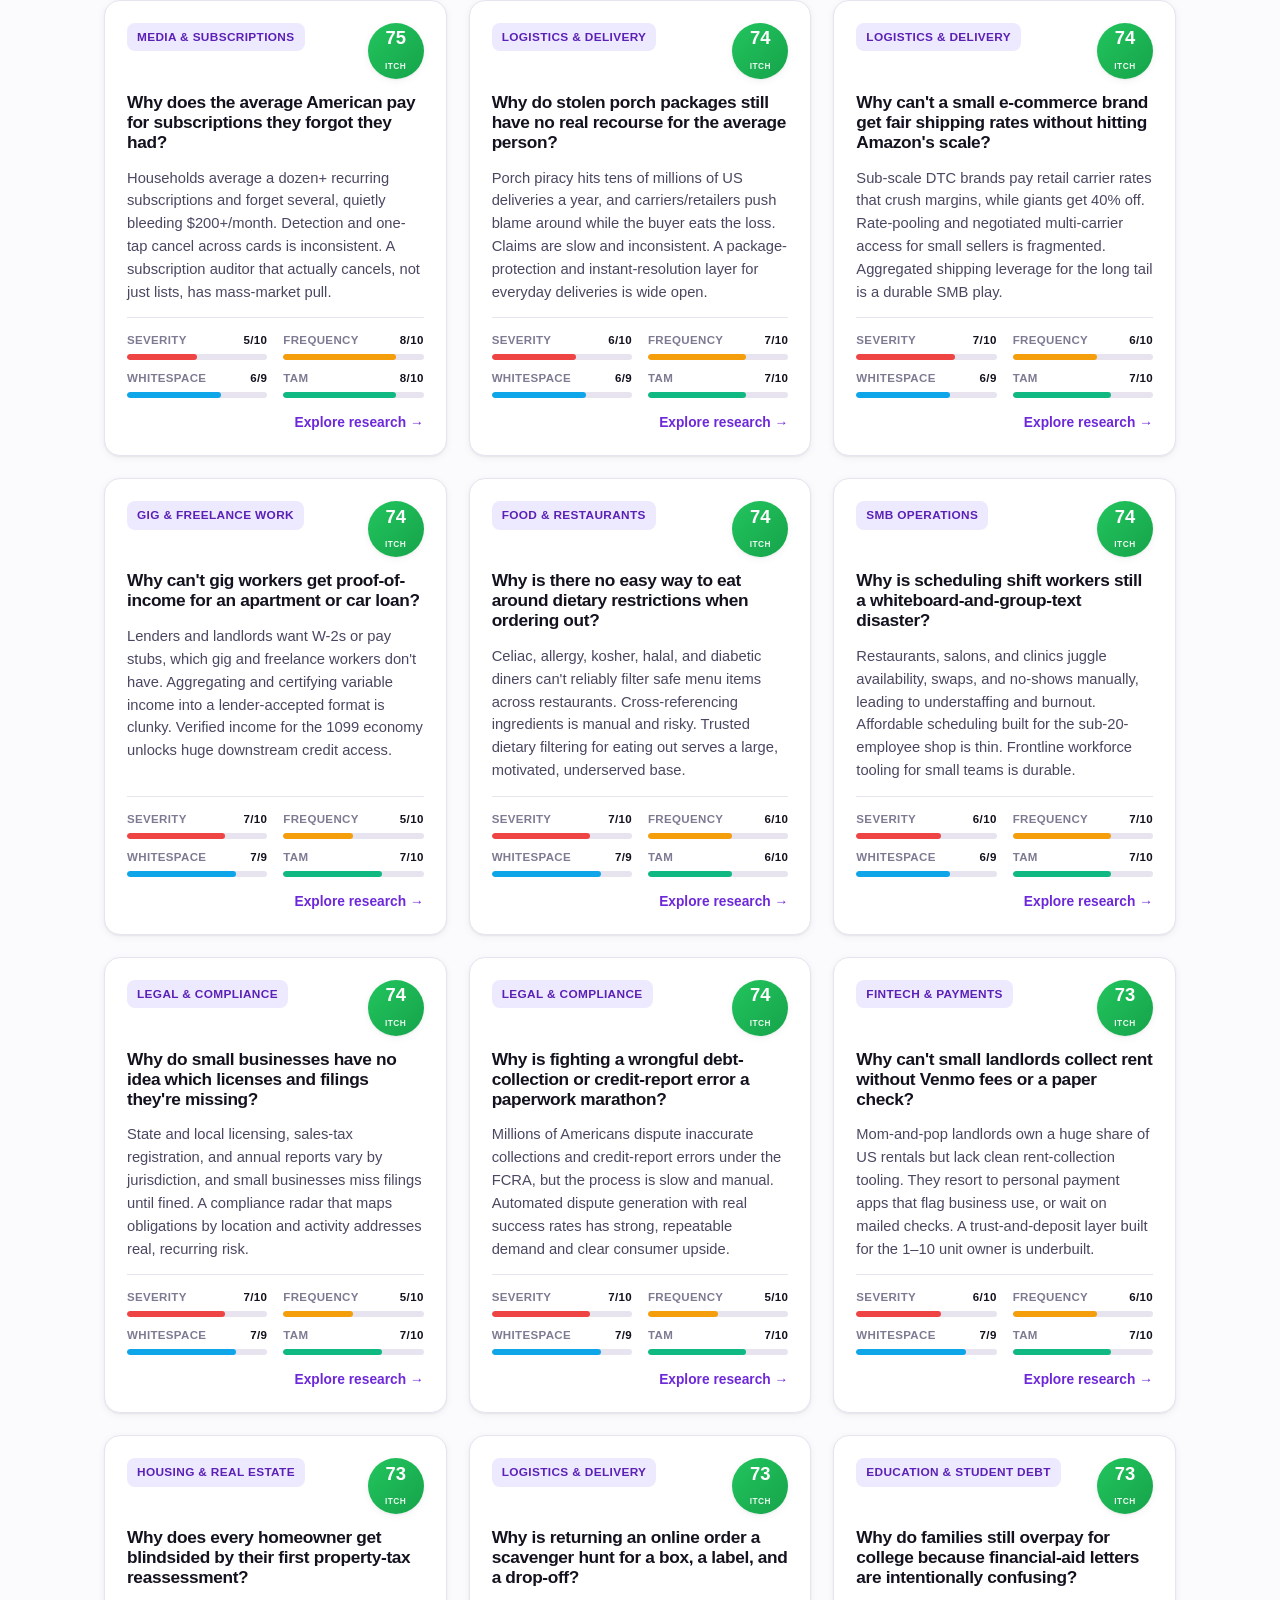
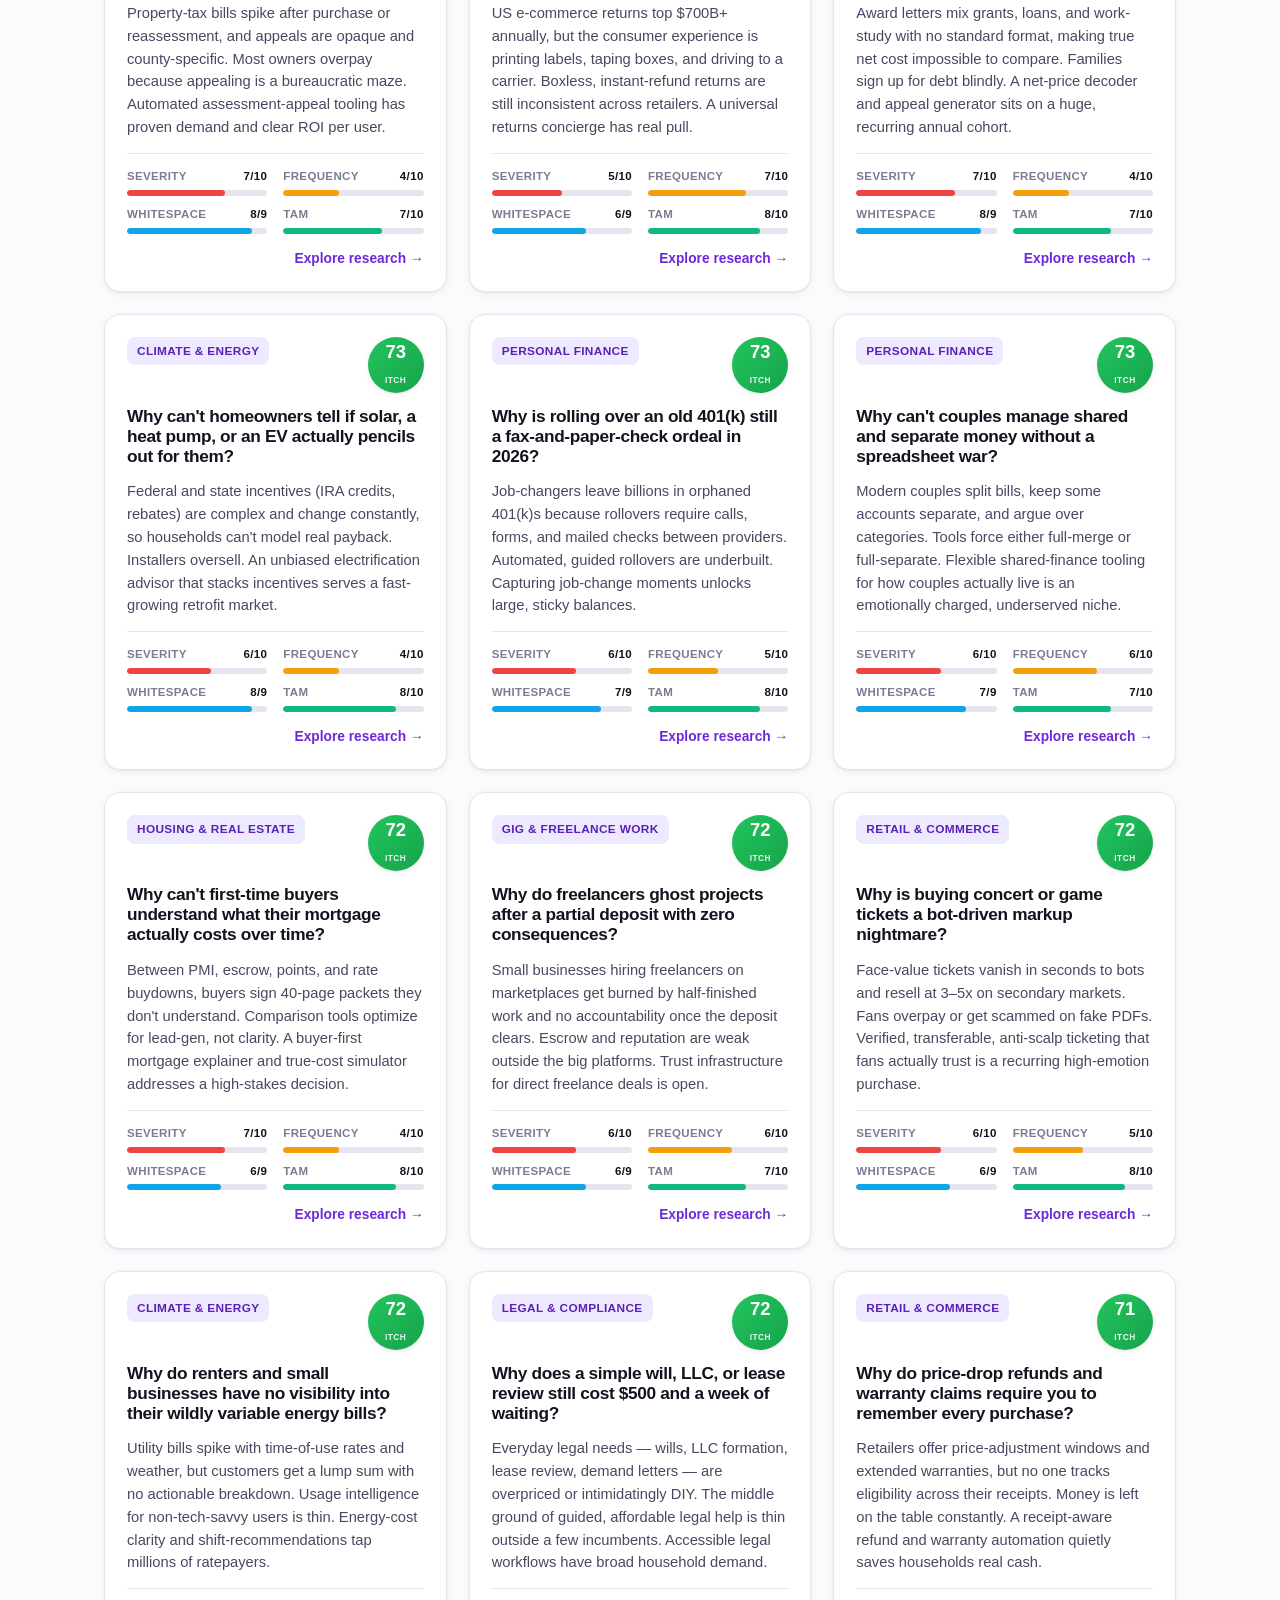
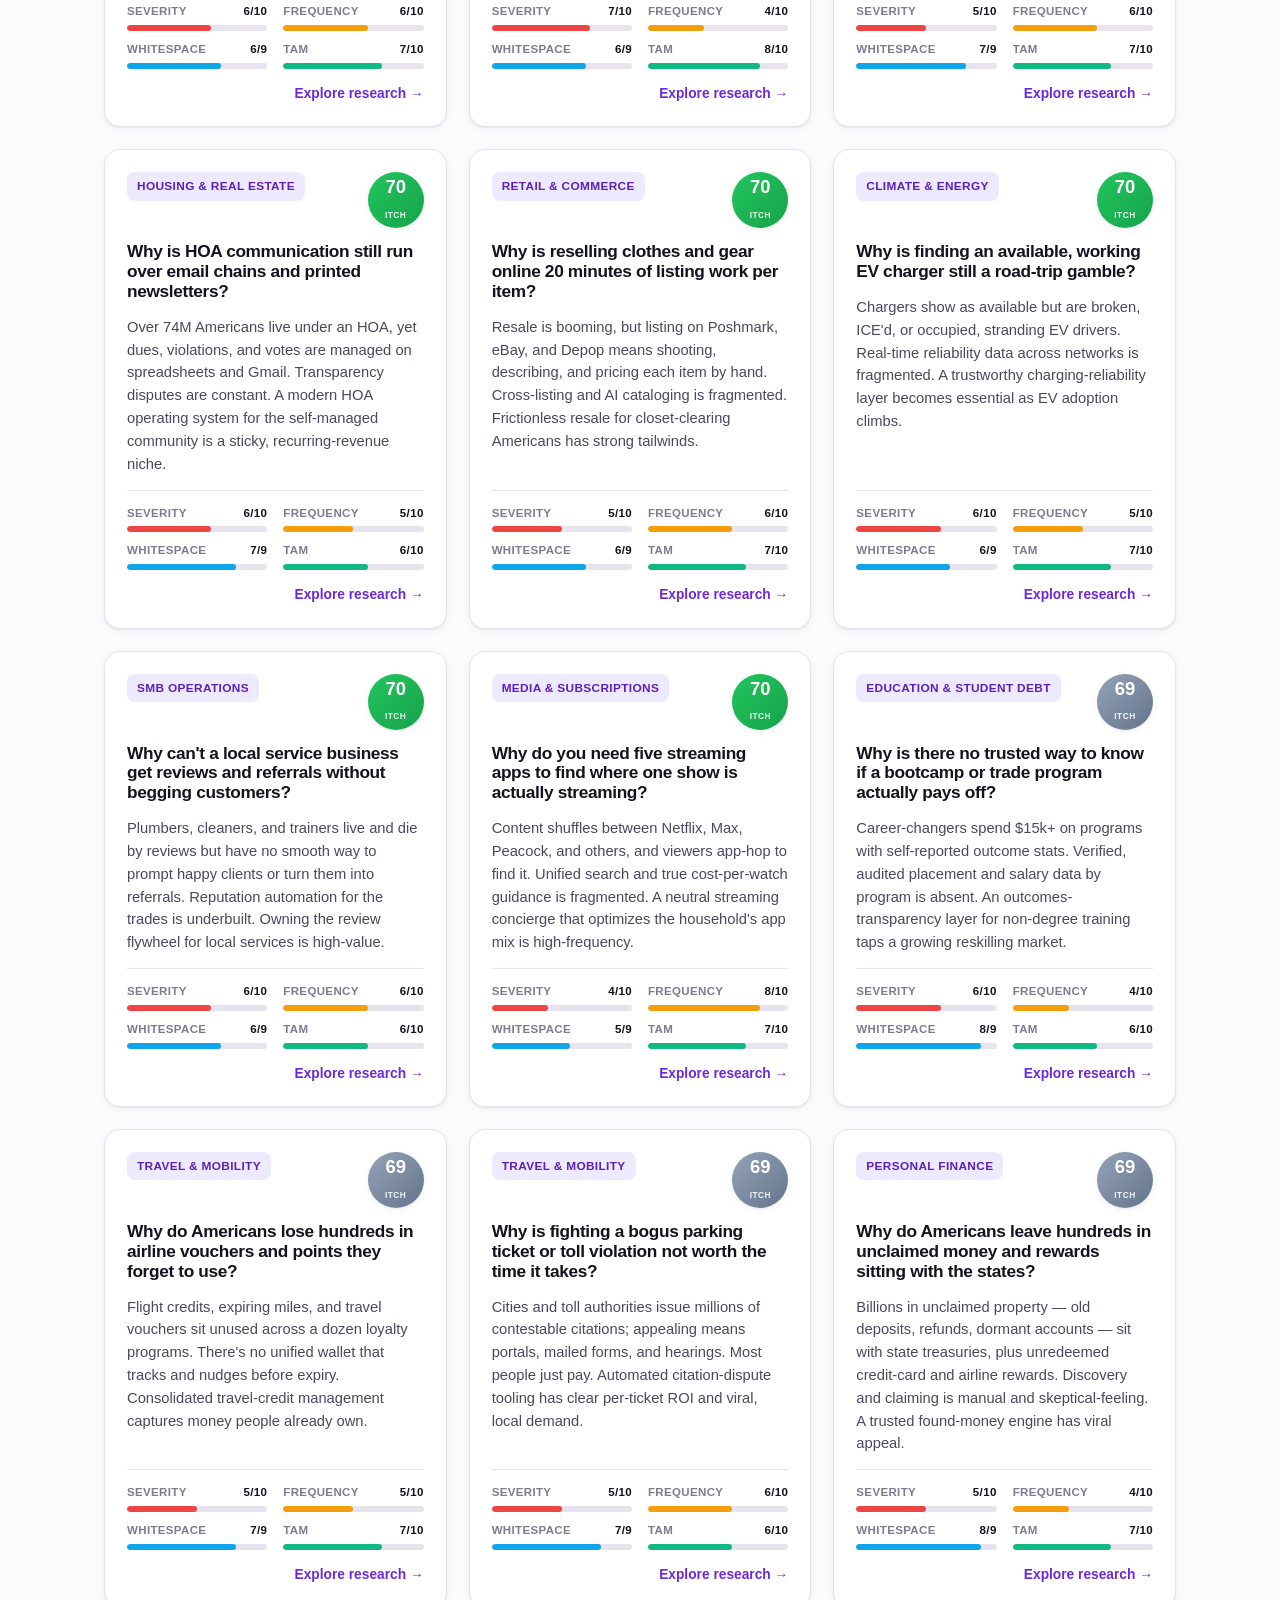
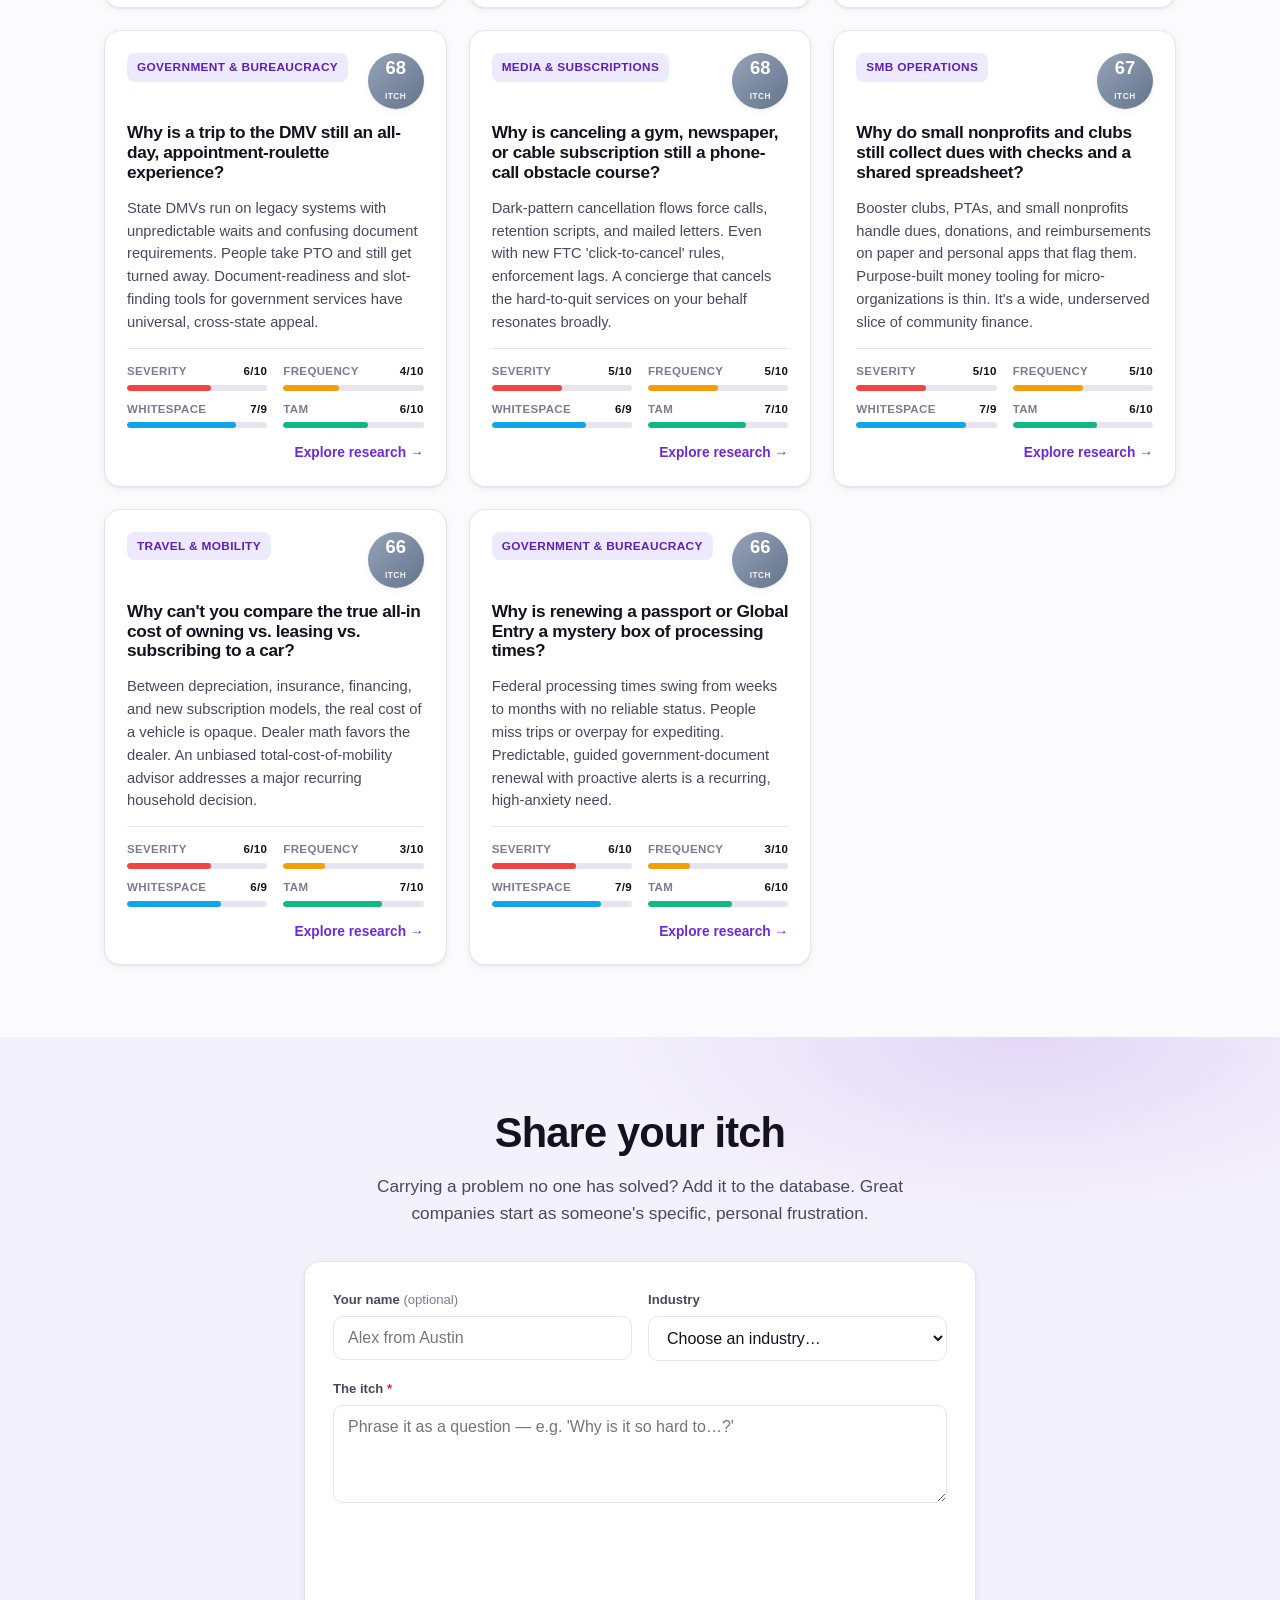
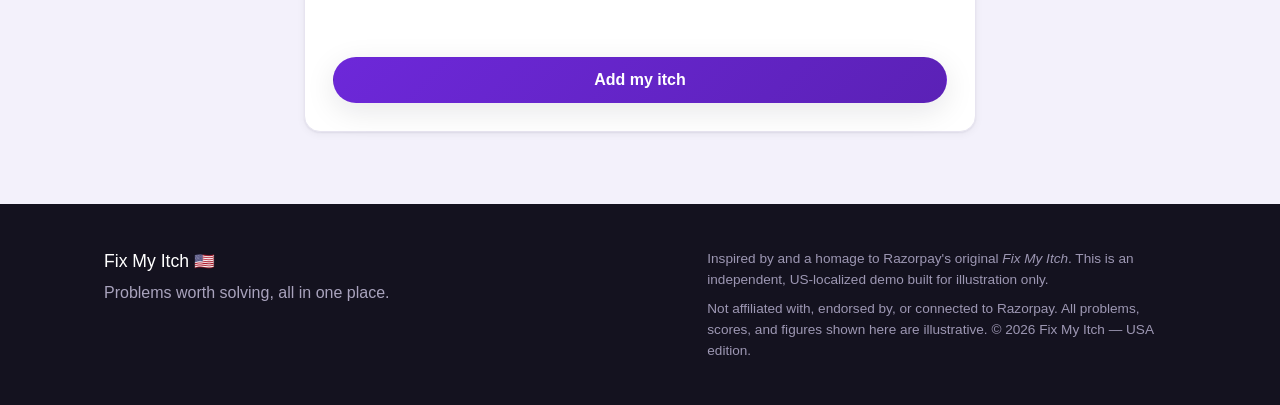
==== commit 78e201e4: "Add interactive itch detail view with per-itch research Clicking any itch now opens a detail view wi" ====
--- a/fix_my_itch_us/index.html
+++ b/fix_my_itch_us/index.html
@@ -181,6 +181,7 @@
         <h2 class="section-title">The problem database</h2>
         <p class="section-lead">
           Filter by industry, sort by what matters to you, and search for the itch you were born to scratch.
+          Open any itch for the full research: who feels it, who's building, the gap, and how to test it this week.
         </p>
 
         <!-- Controls -->
@@ -204,6 +205,12 @@
                 <option value="frequency">Frequency</option>
               </select>
             </label>
+            <div class="field field-toggle">
+              <span class="field-label">Your picks</span>
+              <button type="button" class="toggle" id="shortlist-toggle" aria-pressed="false">
+                <span aria-hidden="true">★</span> My shortlist <span class="toggle-count" id="shortlist-count">0</span>
+              </button>
+            </div>
           </div>
 
           <!-- Category filter chips (populated by app.js) -->
@@ -220,7 +227,7 @@
 
         <!-- Empty state -->
         <p class="empty" id="empty" hidden>
-          No itches match that. Try clearing the search or picking a different industry.
+          No itches match that. Try clearing the search, picking a different industry, or turning off "My shortlist".
         </p>
       </div>
     </section>
@@ -282,8 +289,28 @@
     </div>
   </footer>
 
-  <!-- Data first, then app logic. No modules, no CDNs — works offline. -->
+  <!-- ============================ DETAIL VIEW ============================ -->
+  <dialog class="detail" id="detail" aria-labelledby="d-title">
+    <div class="detail-bar">
+      <div class="detail-nav">
+        <button type="button" class="icon-btn" id="d-prev" aria-label="Previous itch" title="Previous (←)">←</button>
+        <span class="detail-pos" id="d-pos"></span>
+        <button type="button" class="icon-btn" id="d-next" aria-label="Next itch" title="Next (→)">→</button>
+      </div>
+      <div class="detail-actions">
+        <button type="button" class="pill-btn" id="d-save" aria-pressed="false">☆ Save</button>
+        <button type="button" class="pill-btn" id="d-share">Share link</button>
+        <button type="button" class="icon-btn" id="d-close" aria-label="Close">✕</button>
+      </div>
+    </div>
+    <div class="detail-body" id="d-body"></div>
+  </dialog>
+
+  <p class="toast" id="toast" role="status" aria-live="polite" hidden></p>
+
+  <!-- Data first, then research, then app logic. No modules, no CDNs — works offline. -->
   <script src="data.js"></script>
+  <script src="research.js"></script>
   <script src="app.js"></script>
 </body>
 </html>
--- a/fix_my_itch_us/styles.css
+++ b/fix_my_itch_us/styles.css
@@ -526,6 +526,324 @@
 .footer-tagline { color: #a9a3bd; margin-top: 6px; }
 .footer-legal { max-width: 62ch; font-size: 0.85rem; color: #9d97b3; display: flex; flex-direction: column; gap: 8px; }
 
+/* ------------------------- Clickable cards ------------------------- */
+.card { position: relative; }
+.card-link { color: inherit; }
+.card-link::after {            /* stretch the title link over the whole card */
+  content: "";
+  position: absolute;
+  inset: 0;
+  border-radius: var(--radius);
+}
+.card-link:focus-visible { outline: none; }
+.card:has(.card-link:focus-visible) { outline: 3px solid var(--accent); outline-offset: 2px; }
+.card:hover .card-cta { color: var(--accent-strong); transform: translateX(3px); }
+.card-foot {
+  display: flex;
+  align-items: center;
+  justify-content: space-between;
+  gap: 10px;
+  flex-wrap: wrap;
+}
+.card-meta { display: flex; gap: 6px; flex-wrap: wrap; }
+.card-flag {
+  font-size: 0.72rem;
+  font-weight: 700;
+  padding: 3px 8px;
+  border-radius: 999px;
+}
+.card-flag.saved { background: #fef3c7; color: #92400e; }
+.card-flag.progress { background: #dcfce7; color: #166534; }
+.card-cta {
+  margin-left: auto;
+  font-size: 0.86rem;
+  font-weight: 700;
+  color: var(--accent);
+  transition: transform 0.15s ease, color 0.15s ease;
+}
+
+/* -------------------------- Shortlist toggle ------------------------ */
+.field-toggle { flex: 0 0 auto; }
+.toggle {
+  font-family: inherit;
+  font-size: 0.95rem;
+  font-weight: 600;
+  display: inline-flex;
+  align-items: center;
+  gap: 8px;
+  height: 100%;
+  min-height: 46px;
+  padding: 0 16px;
+  color: var(--ink-soft);
+  background: var(--surface);
+  border: 1px solid var(--line);
+  border-radius: var(--radius-sm);
+  cursor: pointer;
+}
+.toggle:hover { border-color: var(--accent); color: var(--accent); }
+.toggle:focus-visible { outline: 3px solid var(--accent); outline-offset: 2px; }
+.toggle[aria-pressed="true"] { background: #fef3c7; border-color: #f59e0b; color: #92400e; }
+.toggle-count {
+  font-size: 0.78rem;
+  font-variant-numeric: tabular-nums;
+  background: var(--accent-soft);
+  color: var(--accent-strong);
+  padding: 2px 8px;
+  border-radius: 999px;
+}
+.form-confirm.is-error { background: #fef2f2; border-color: #fecaca; color: #991b1b; }
+
+/* ---------------------------- Detail view --------------------------- */
+body:has(dialog.detail[open]) { overflow: hidden; }
+dialog.detail {
+  width: min(900px, calc(100% - 32px));
+  max-width: none;
+  max-height: calc(100dvh - 48px);
+  padding: 0;
+  border: 1px solid var(--line);
+  border-radius: var(--radius);
+  background: var(--surface);
+  color: var(--ink);
+  box-shadow: var(--shadow-lg);
+  overflow: hidden;
+}
+dialog.detail[open] { display: flex; flex-direction: column; }
+dialog.detail::backdrop { background: rgba(20, 18, 31, 0.55); backdrop-filter: blur(3px); }
+
+.detail-bar {
+  display: flex;
+  align-items: center;
+  justify-content: space-between;
+  gap: 12px;
+  padding: 12px 16px;
+  border-bottom: 1px solid var(--line);
+  background: var(--bg);
+  flex-wrap: wrap;
+}
+.detail-nav, .detail-actions { display: flex; align-items: center; gap: 8px; }
+.detail-pos { font-size: 0.85rem; color: var(--ink-faint); font-variant-numeric: tabular-nums; min-width: 64px; text-align: center; }
+.icon-btn, .pill-btn {
+  font-family: inherit;
+  font-weight: 700;
+  color: var(--ink-soft);
+  background: var(--surface);
+  border: 1px solid var(--line);
+  cursor: pointer;
+}
+.icon-btn { width: 38px; height: 38px; border-radius: 10px; font-size: 1rem; }
+.pill-btn { height: 38px; padding: 0 14px; border-radius: 999px; font-size: 0.88rem; }
+.icon-btn:hover:not(:disabled), .pill-btn:hover { border-color: var(--accent); color: var(--accent); }
+.icon-btn:disabled { opacity: 0.4; cursor: default; }
+.icon-btn:focus-visible, .pill-btn:focus-visible, .tab:focus-visible, .related-card:focus-visible {
+  outline: 3px solid var(--accent);
+  outline-offset: 2px;
+}
+.pill-btn[aria-pressed="true"] { background: #fef3c7; border-color: #f59e0b; color: #92400e; }
+
+.detail-body {
+  flex: 1 1 auto;
+  min-height: 0;
+  overflow-y: auto;
+  overscroll-behavior: contain;
+  padding: 26px 28px 30px;
+  display: flex;
+  flex-direction: column;
+  gap: 22px;
+}
+.detail-body > * { flex-shrink: 0; } /* keep sections (esp. the scrollable tab bar) at full height */
+.d-head { display: flex; gap: 20px; justify-content: space-between; align-items: flex-start; }
+.d-head-text { display: flex; flex-direction: column; align-items: flex-start; gap: 10px; }
+.d-title { font-size: clamp(1.35rem, 2.6vw, 1.8rem); font-weight: 800; text-wrap: balance; }
+.d-desc { color: var(--ink-soft); max-width: 65ch; }
+.d-score { display: flex; flex-direction: column; align-items: center; gap: 6px; flex: 0 0 auto; }
+.score.score-lg { width: 78px; height: 78px; }
+.score-lg .score-num { font-size: 1.6rem; }
+.score-lg .score-lbl { font-size: 0.62rem; }
+.d-tier { font-size: 0.78rem; font-weight: 800; text-transform: uppercase; letter-spacing: 0.06em; }
+.tier-text-hot { color: var(--tier-hot); }
+.tier-text-warm { color: var(--tier-warm); }
+.tier-text-good { color: var(--tier-good); }
+.tier-text-mild { color: var(--tier-mild); }
+
+.d-dims {
+  display: grid;
+  grid-template-columns: repeat(4, 1fr);
+  gap: 12px 20px;
+  padding: 16px;
+  background: var(--bg-alt);
+  border-radius: var(--radius-sm);
+}
+.d-dims .bar { height: 8px; }
+
+.score-math {
+  display: flex;
+  flex-wrap: wrap;
+  align-items: center;
+  gap: 6px 8px;
+  font-size: 0.82rem;
+  color: var(--ink-soft);
+}
+.sm-label { font-weight: 700; color: var(--ink-faint); margin-right: 4px; }
+.sm-part { padding: 4px 10px; border-radius: 999px; background: var(--bg-alt); }
+.sm-part b { font-variant-numeric: tabular-nums; }
+.sm-sev b { color: var(--d-sev); }
+.sm-freq b { color: #b45309; }
+.sm-white b { color: #0369a1; }
+.sm-tam b { color: #047857; }
+.sm-op { font-weight: 800; color: var(--ink-faint); }
+.sm-result { font-weight: 800; color: var(--accent-strong); font-size: 1rem; font-variant-numeric: tabular-nums; }
+
+.tabs {
+  display: flex;
+  gap: 4px;
+  border-bottom: 1px solid var(--line);
+  overflow-x: auto;
+}
+.tab {
+  font-family: inherit;
+  font-size: 0.95rem;
+  font-weight: 700;
+  color: var(--ink-faint);
+  background: none;
+  border: 0;
+  border-bottom: 3px solid transparent;
+  padding: 10px 14px;
+  cursor: pointer;
+  white-space: nowrap;
+}
+.tab:hover { color: var(--ink); }
+.tab[aria-selected="true"] { color: var(--accent-strong); border-bottom-color: var(--accent); }
+.tab-panel { display: flex; flex-direction: column; gap: 22px; }
+.tab-panel[hidden] { display: none; }
+
+.d-section { display: flex; flex-direction: column; gap: 10px; }
+.d-section h3 {
+  font-size: 0.8rem;
+  font-weight: 800;
+  text-transform: uppercase;
+  letter-spacing: 0.08em;
+  color: var(--ink-faint);
+  display: flex;
+  align-items: center;
+  gap: 10px;
+  flex-wrap: wrap;
+}
+.d-section p { max-width: 70ch; }
+.d-lead { font-size: 1.08rem; line-height: 1.6; }
+.d-list { margin: 0; padding-left: 20px; display: flex; flex-direction: column; gap: 8px; max-width: 70ch; }
+.d-list li::marker { color: var(--accent); }
+.d-list.risks li::marker { color: var(--tier-hot); }
+
+.persona-row { list-style: none; margin: 0; padding: 0; display: flex; flex-wrap: wrap; gap: 8px; }
+.persona {
+  font-size: 0.9rem;
+  padding: 7px 12px;
+  border-radius: 999px;
+  background: var(--accent-soft);
+  color: var(--accent-strong);
+  font-weight: 600;
+}
+
+.players {
+  list-style: none;
+  margin: 0;
+  padding: 0;
+  display: grid;
+  grid-template-columns: repeat(auto-fit, minmax(220px, 1fr));
+  gap: 10px;
+}
+.player {
+  display: flex;
+  flex-direction: column;
+  gap: 4px;
+  padding: 12px 14px;
+  border: 1px solid var(--line);
+  border-radius: var(--radius-sm);
+}
+.player-name { font-weight: 700; }
+.player-note { font-size: 0.88rem; color: var(--ink-soft); }
+
+.gap-callout {
+  padding: 16px 18px;
+  border-radius: var(--radius-sm);
+  background: linear-gradient(135deg, var(--accent-soft), #fdf2f8);
+}
+.gap-callout h3 { color: var(--accent-strong); }
+.gap-callout p { font-weight: 600; font-size: 1.02rem; }
+
+.wedges { margin: 0; padding-left: 22px; display: flex; flex-direction: column; gap: 8px; max-width: 70ch; }
+.wedges li { padding-left: 4px; }
+.wedges li::marker { font-weight: 800; color: var(--accent); }
+
+.progress-pill {
+  font-size: 0.72rem;
+  letter-spacing: 0.02em;
+  text-transform: none;
+  padding: 3px 9px;
+  border-radius: 999px;
+  background: #dcfce7;
+  color: #166534;
+  font-variant-numeric: tabular-nums;
+}
+.checklist { list-style: none; margin: 0; padding: 0; display: flex; flex-direction: column; gap: 8px; }
+.checklist li {
+  display: flex;
+  align-items: flex-start;
+  gap: 10px;
+  padding: 10px 12px;
+  border: 1px solid var(--line);
+  border-radius: var(--radius-sm);
+}
+.checklist input { width: 18px; height: 18px; margin: 2px 0 0; flex: 0 0 auto; accent-color: var(--tier-good); cursor: pointer; }
+.checklist label { cursor: pointer; }
+.checklist input:checked + label { color: var(--ink-faint); text-decoration: line-through; }
+.d-hint { font-size: 0.82rem; color: var(--ink-faint); }
+
+.related-grid { display: grid; grid-template-columns: repeat(3, 1fr); gap: 10px; }
+.related-card {
+  display: flex;
+  gap: 10px;
+  align-items: flex-start;
+  padding: 12px;
+  border: 1px solid var(--line);
+  border-radius: var(--radius-sm);
+  transition: border-color 0.15s ease, transform 0.15s ease;
+}
+.related-card:hover { border-color: var(--accent); transform: translateY(-2px); }
+.related-score {
+  flex: 0 0 auto;
+  width: 36px; height: 36px;
+  border-radius: 50%;
+  display: grid; place-items: center;
+  font-size: 0.85rem;
+  font-weight: 800;
+  color: #fff;
+  font-variant-numeric: tabular-nums;
+}
+.related-score.hot { background: var(--tier-hot); }
+.related-score.warm { background: var(--tier-warm); }
+.related-score.good { background: var(--tier-good); }
+.related-score.mild { background: var(--tier-mild); }
+.related-text { font-size: 0.88rem; font-weight: 600; display: flex; flex-direction: column; gap: 2px; }
+.related-cat { font-size: 0.7rem; font-weight: 700; text-transform: uppercase; letter-spacing: 0.04em; color: var(--ink-faint); }
+.d-disclaimer { font-size: 0.8rem; color: var(--ink-faint); border-top: 1px solid var(--line); padding-top: 14px; }
+
+.toast {
+  position: fixed;
+  left: 50%;
+  bottom: 24px;
+  transform: translateX(-50%);
+  z-index: 1000;
+  max-width: calc(100% - 32px);
+  padding: 12px 18px;
+  border-radius: 999px;
+  background: var(--ink);
+  color: #fff;
+  font-weight: 600;
+  font-size: 0.92rem;
+  box-shadow: var(--shadow-md);
+}
+
 /* --------------------------- Responsive ---------------------------- */
 @media (max-width: 960px) {
   .steps, .dims-grid { grid-template-columns: repeat(2, 1fr); }
@@ -536,7 +854,26 @@
   .hero-inner { padding-block: 60px 52px; }
   .section { padding-block: 56px; }
 }
+@media (max-width: 720px) {
+  .related-grid { grid-template-columns: 1fr; }
+  .d-dims { grid-template-columns: repeat(2, 1fr); }
+}
 @media (max-width: 560px) {
+  dialog.detail {
+    width: 100%;
+    max-height: 100dvh;
+    height: 100dvh;
+    border-radius: 0;
+    border: 0;
+  }
+  .detail-bar { padding: 10px 12px; flex-wrap: nowrap; }
+  .detail-pos { display: none; }
+  .pill-btn { padding: 0 11px; }
+  .detail-body { padding: 20px 16px 28px; }
+  .d-head { flex-direction: column-reverse; }
+  .d-score { flex-direction: row; }
+  .field-toggle { flex: 1 1 auto; }
+  .toggle { width: 100%; justify-content: center; }
   .steps, .dims-grid, .grid { grid-template-columns: 1fr; }
   .control-row { flex-direction: column; }
   .field-sort { flex: 1 1 auto; }
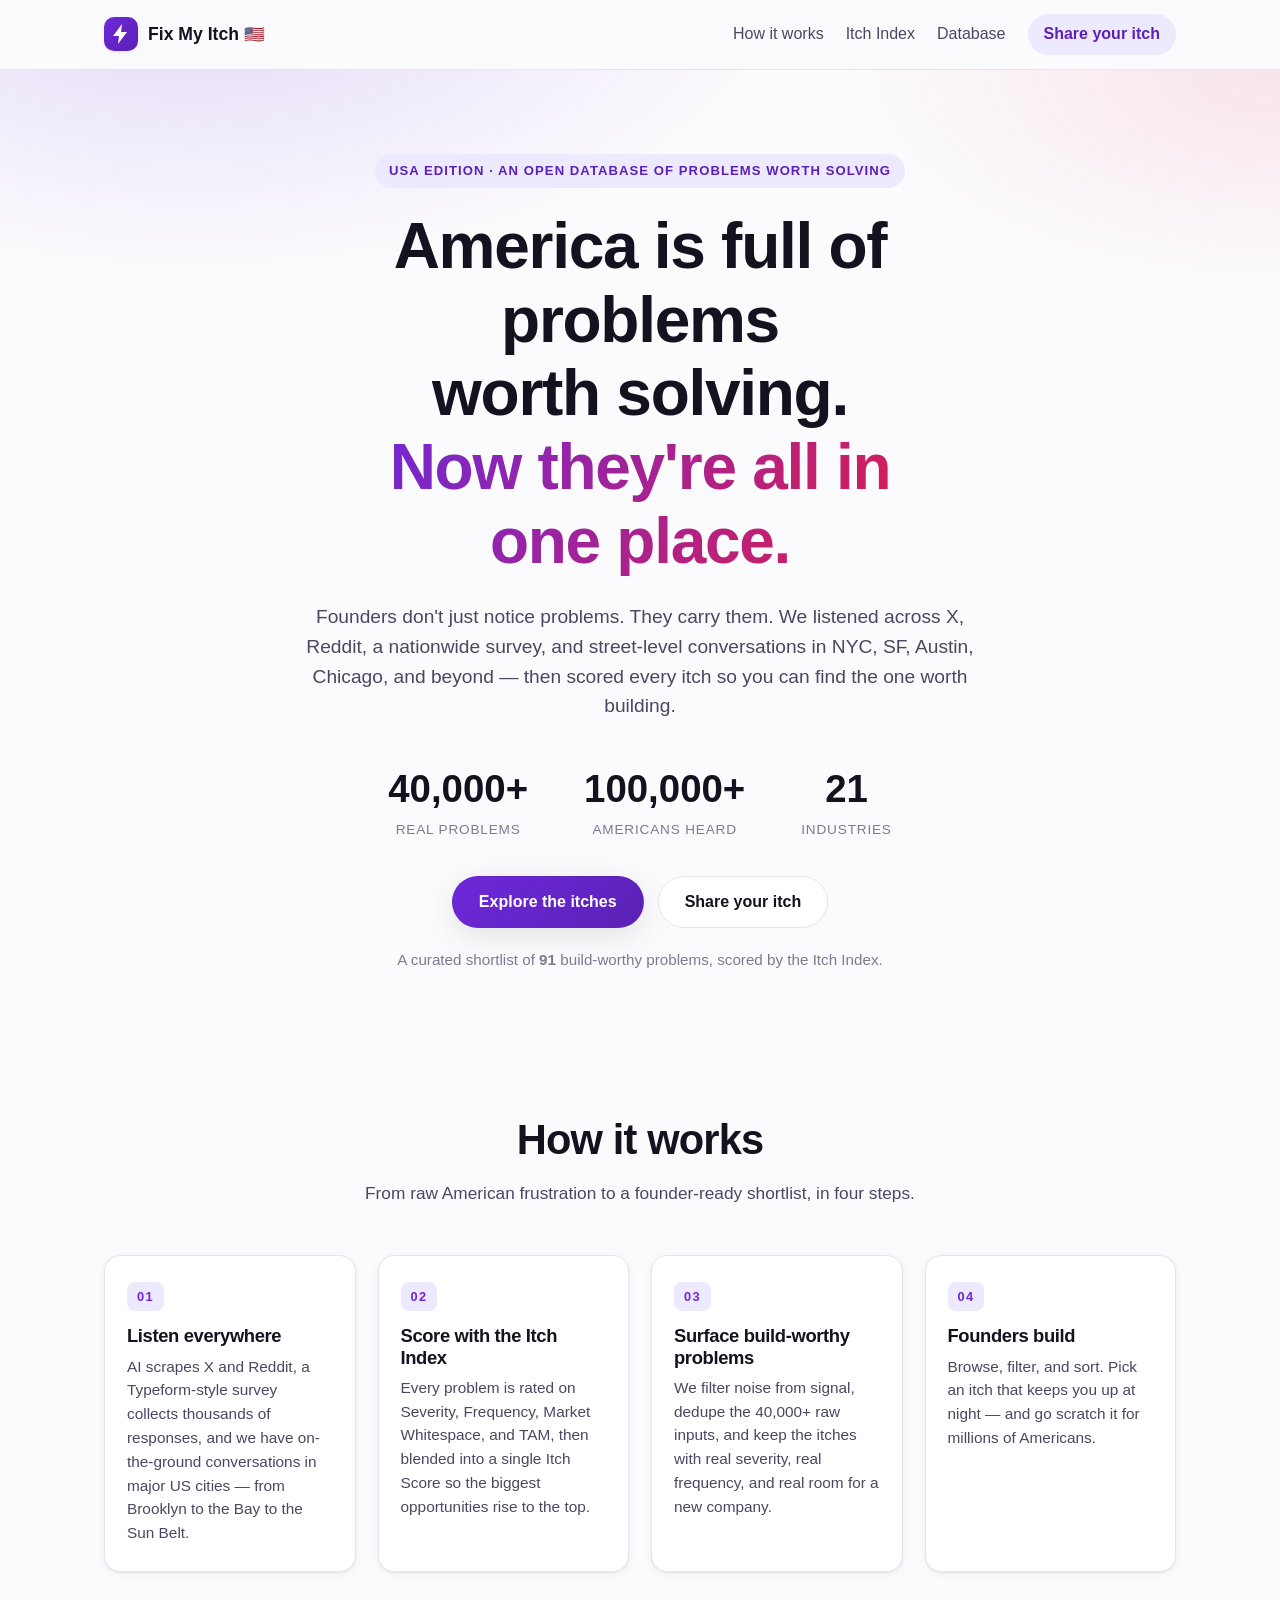
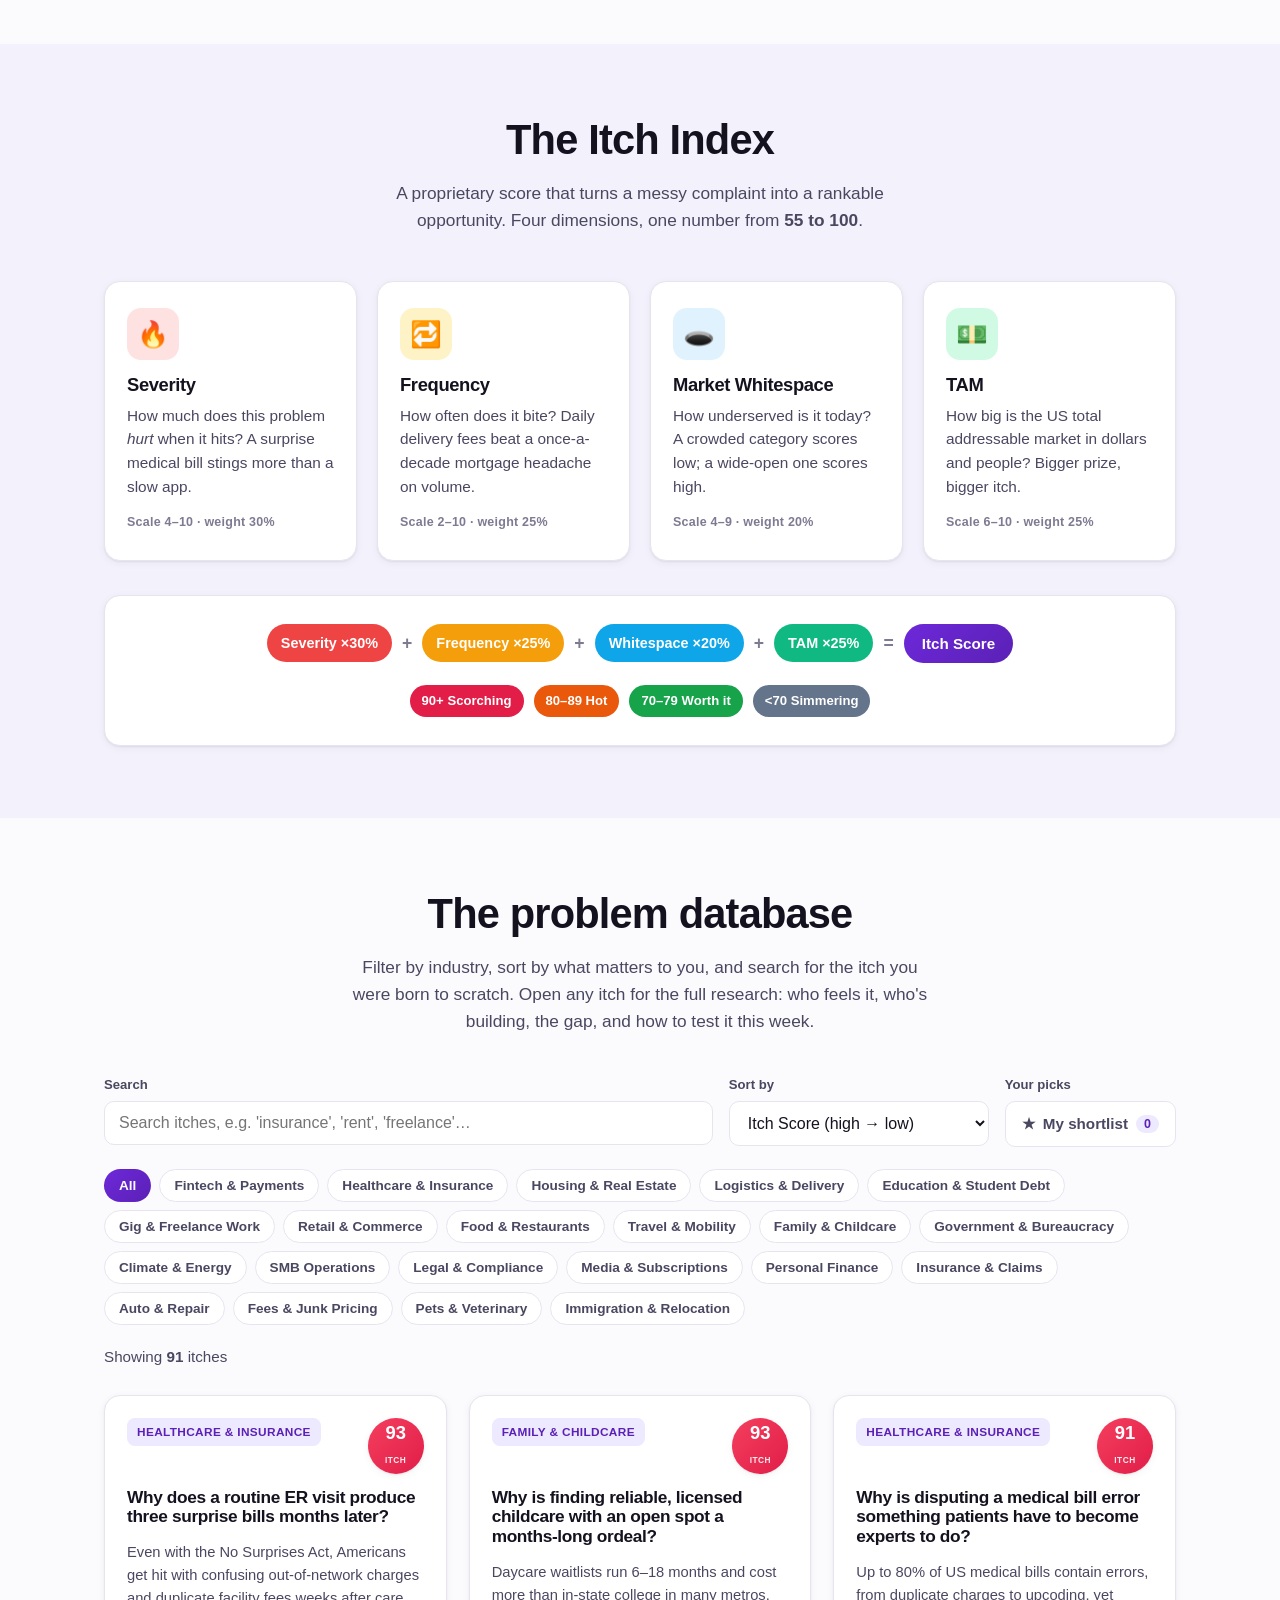
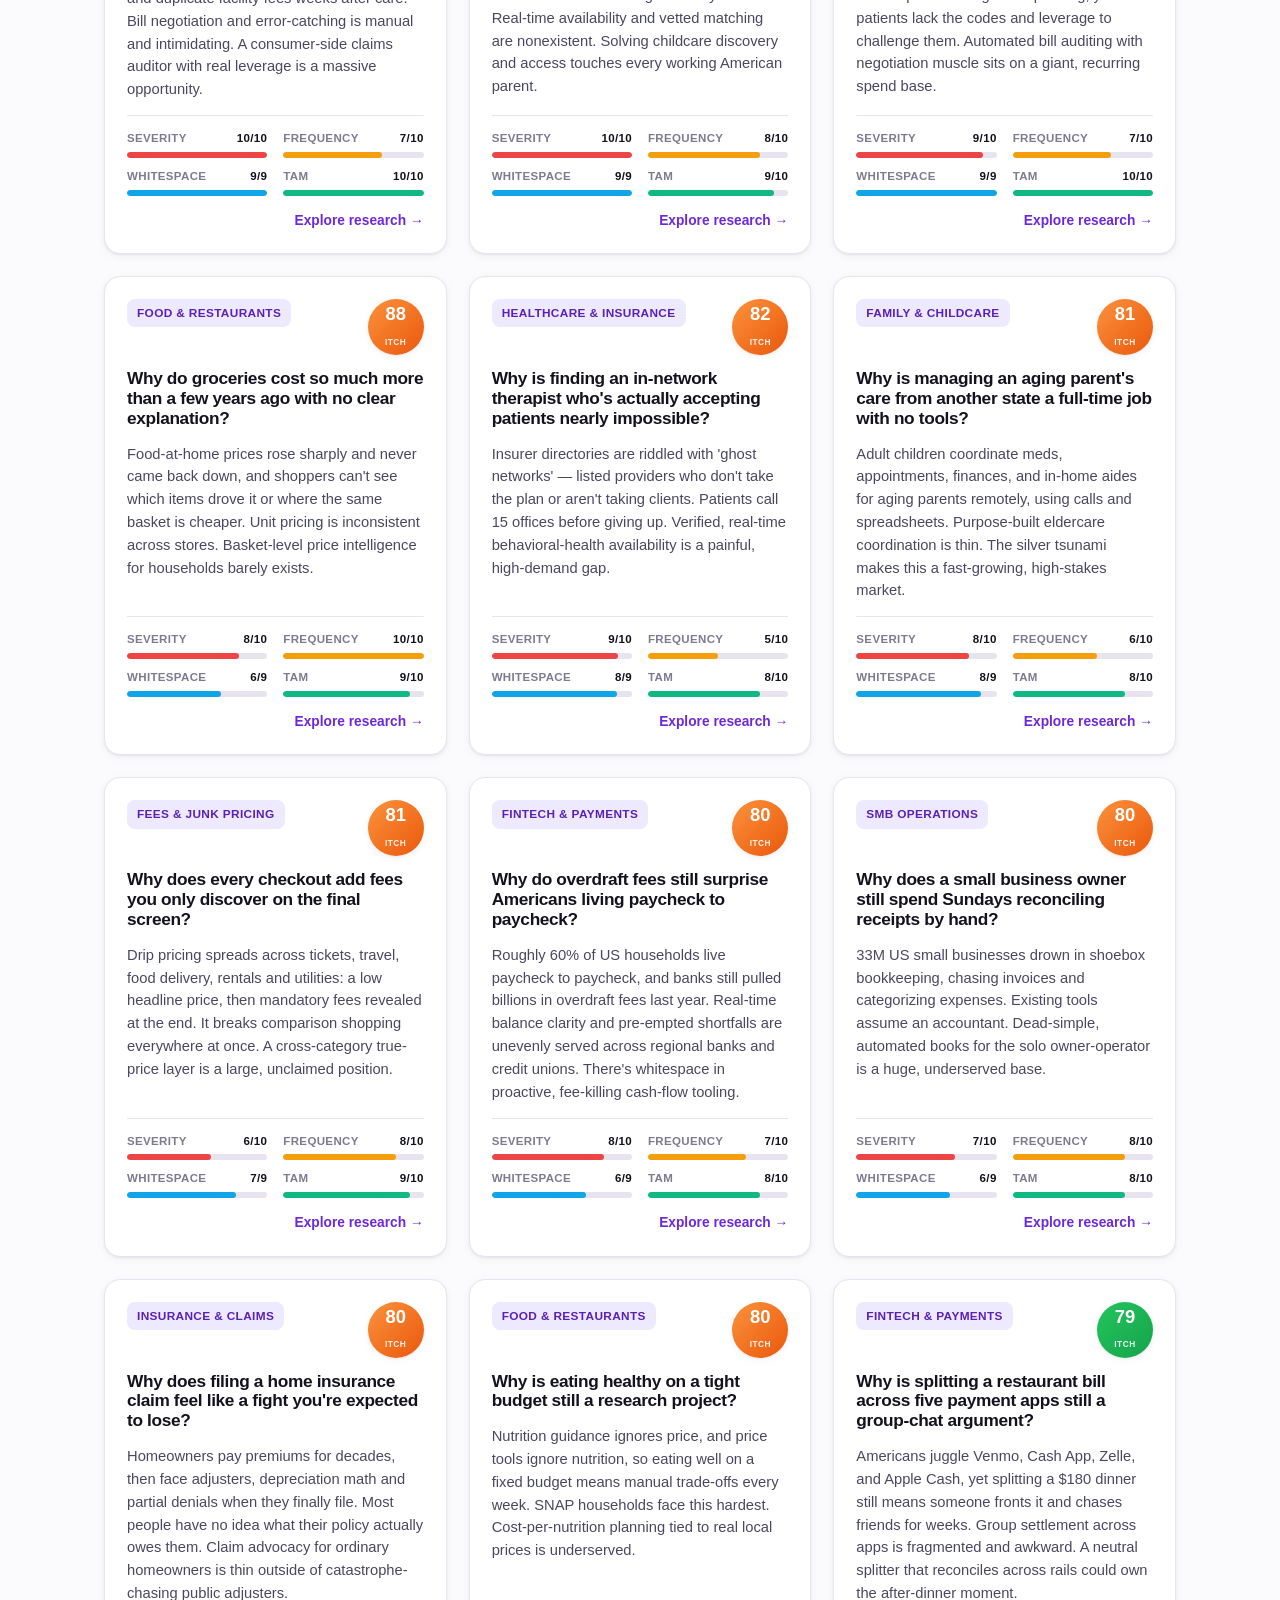
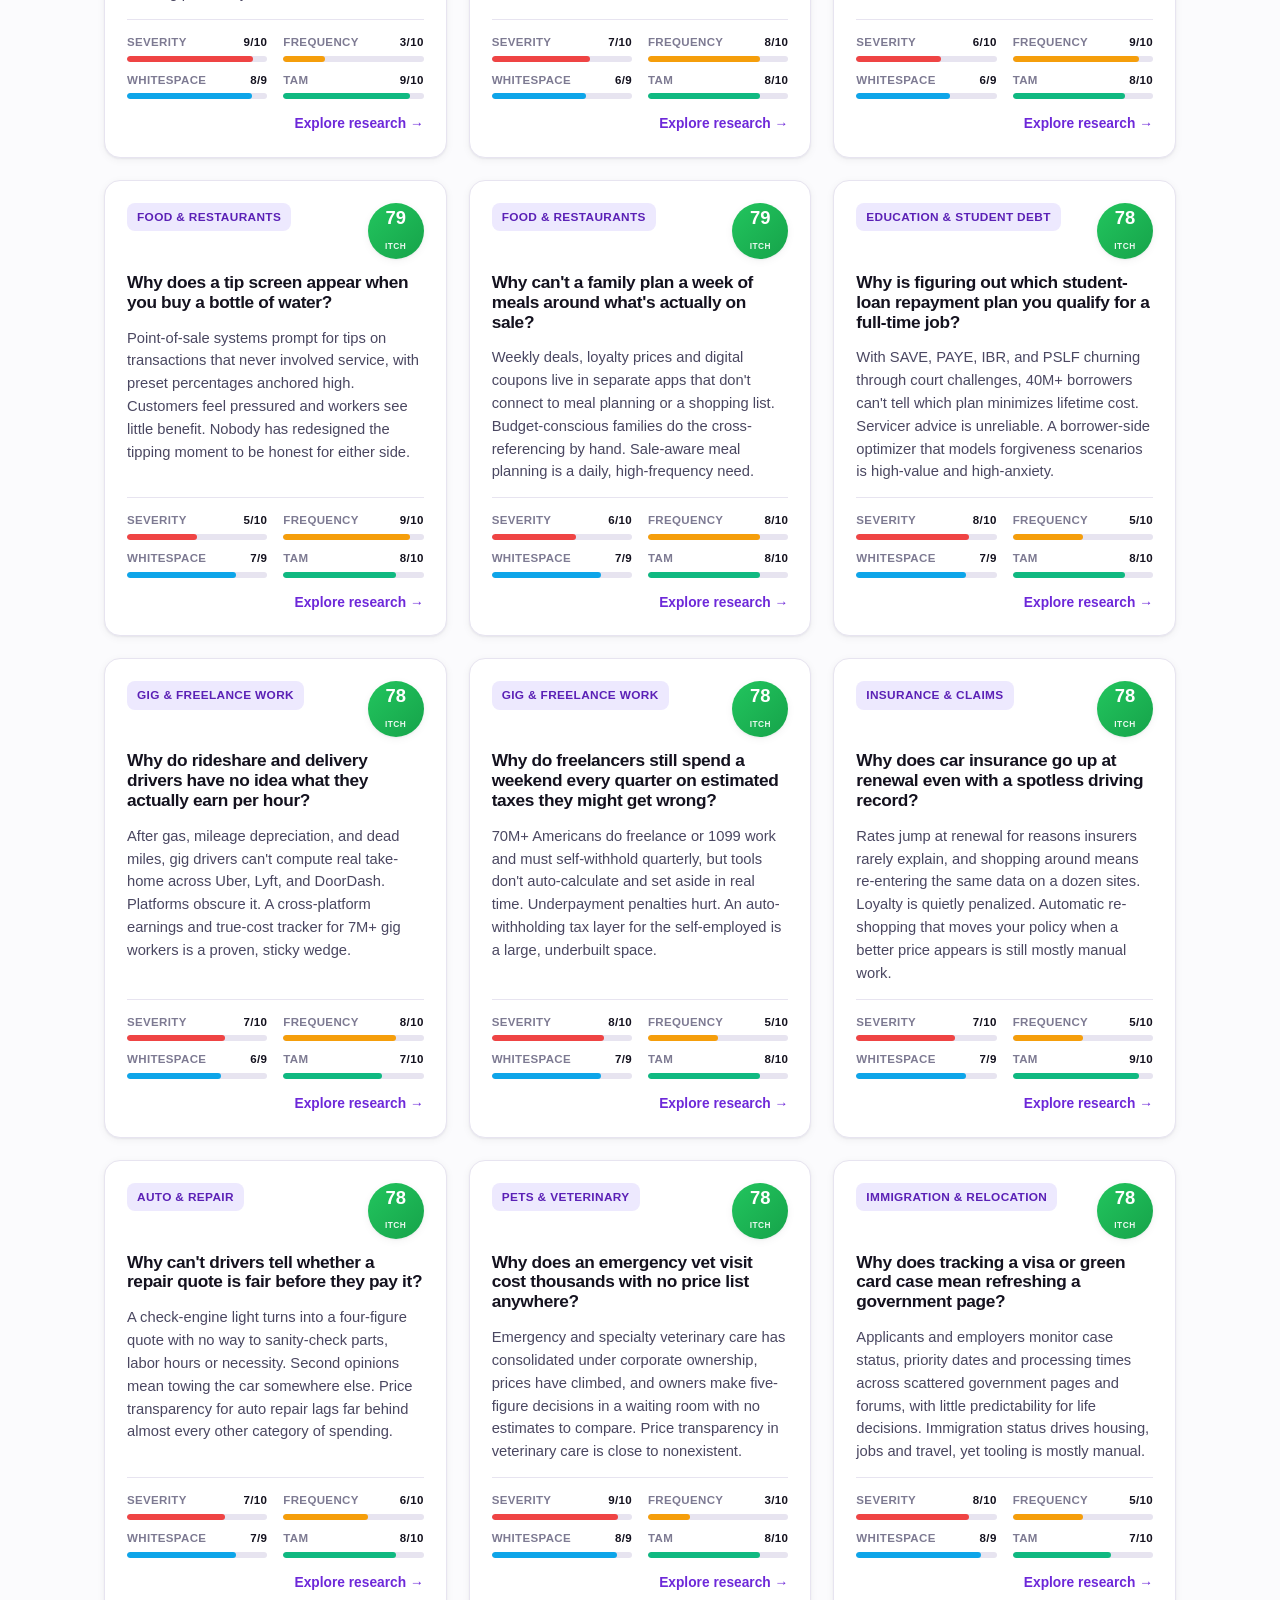
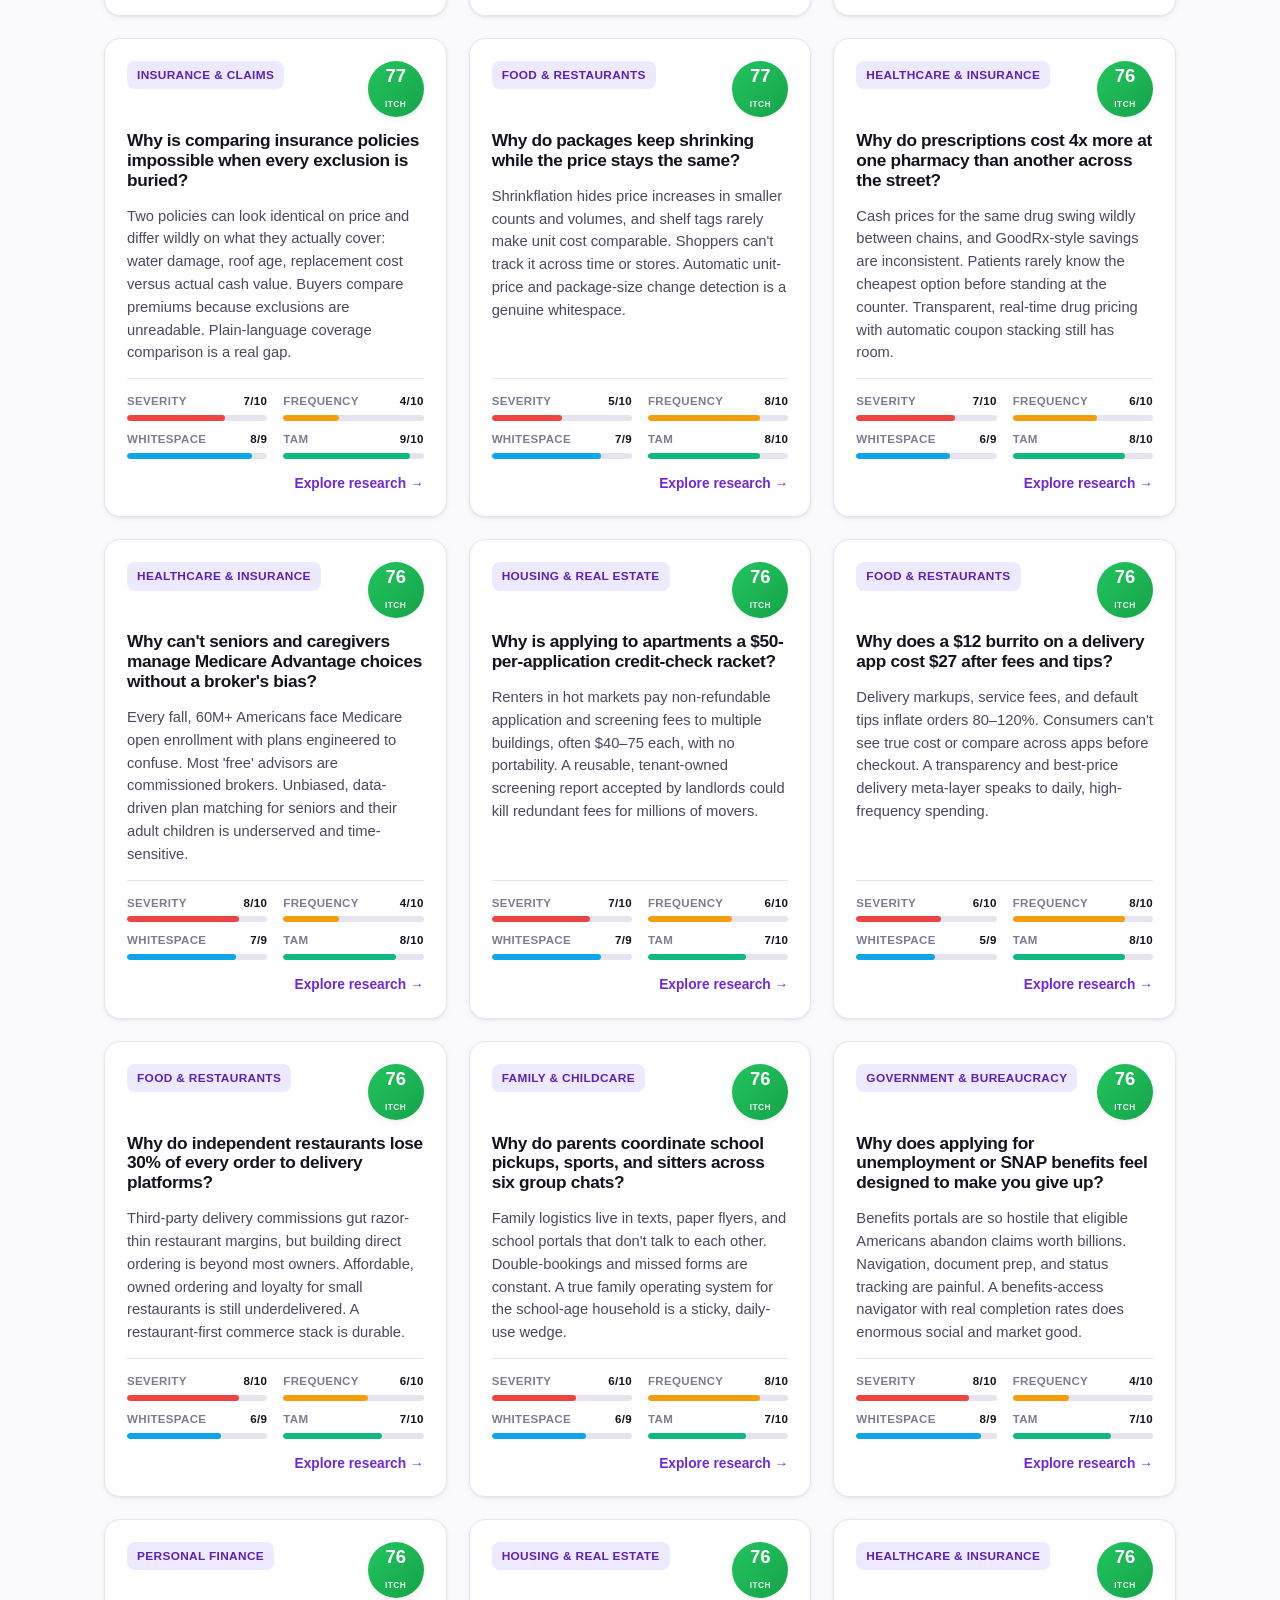
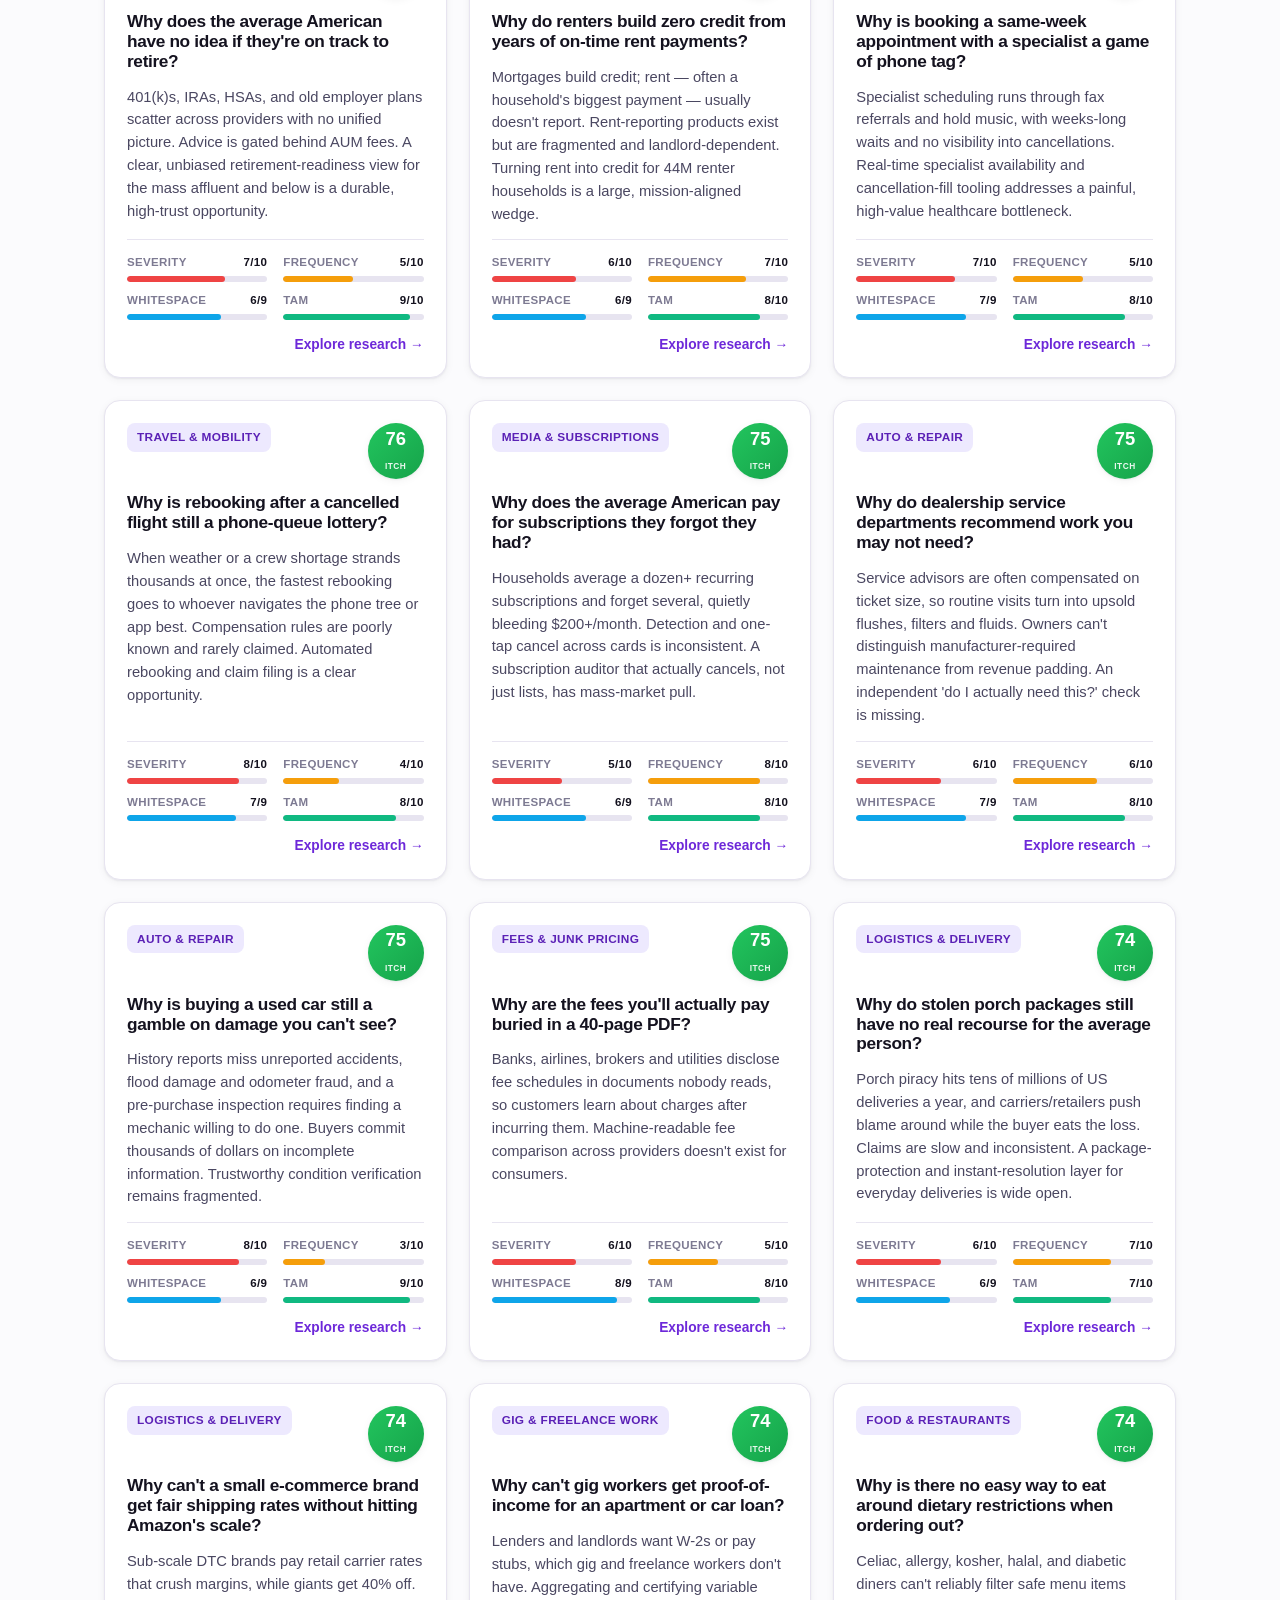
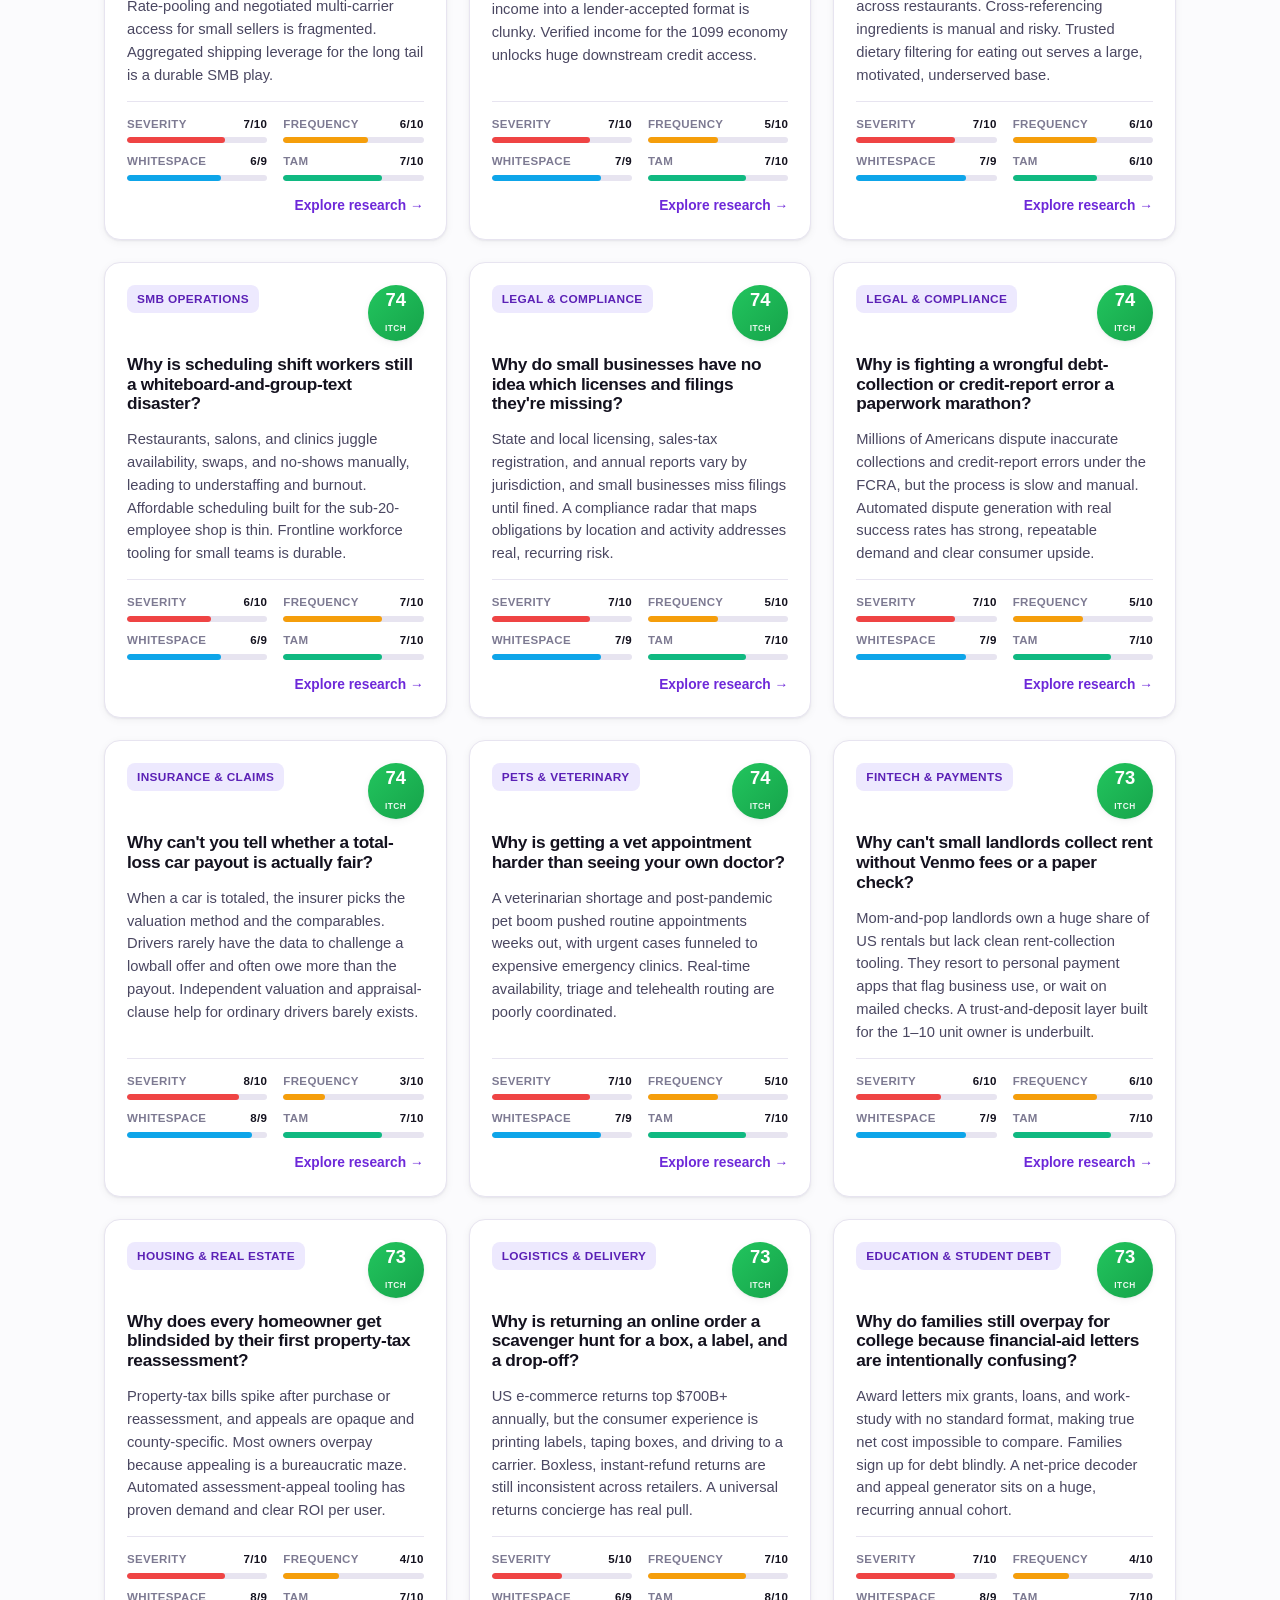
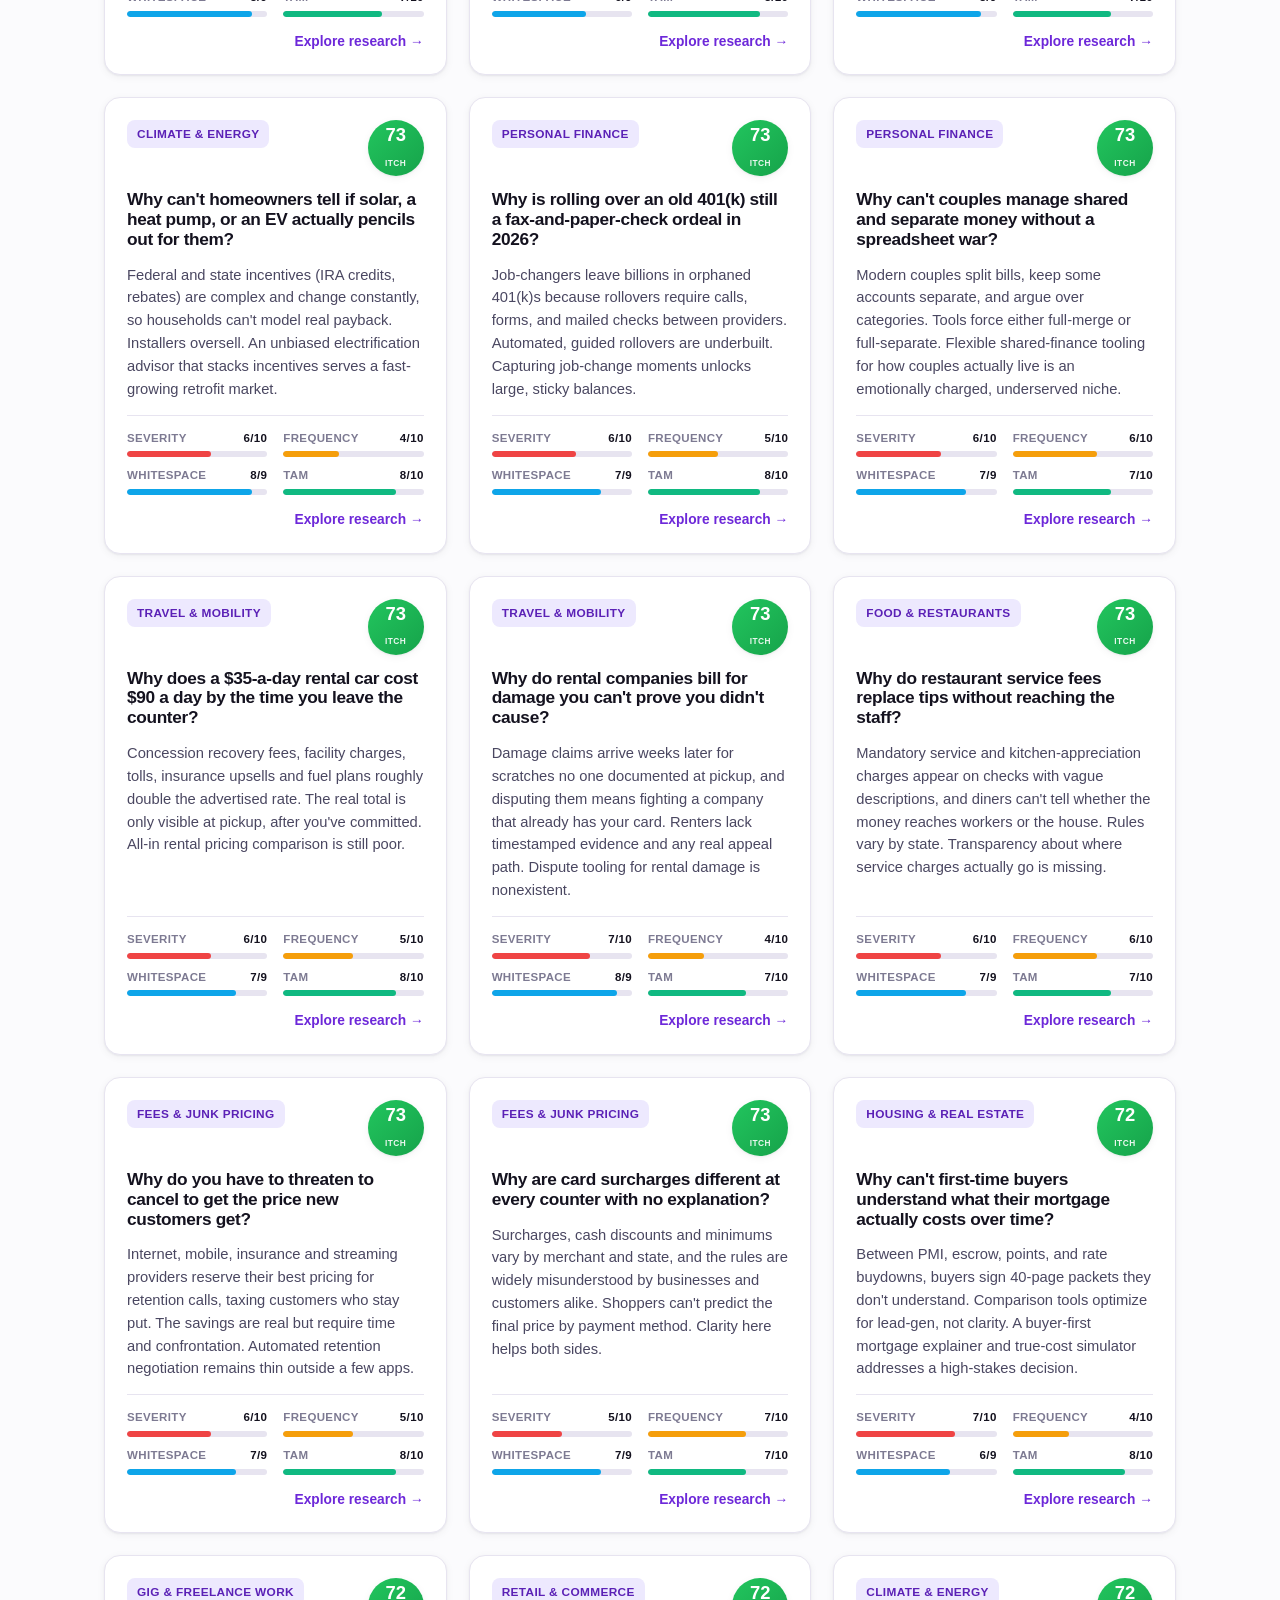
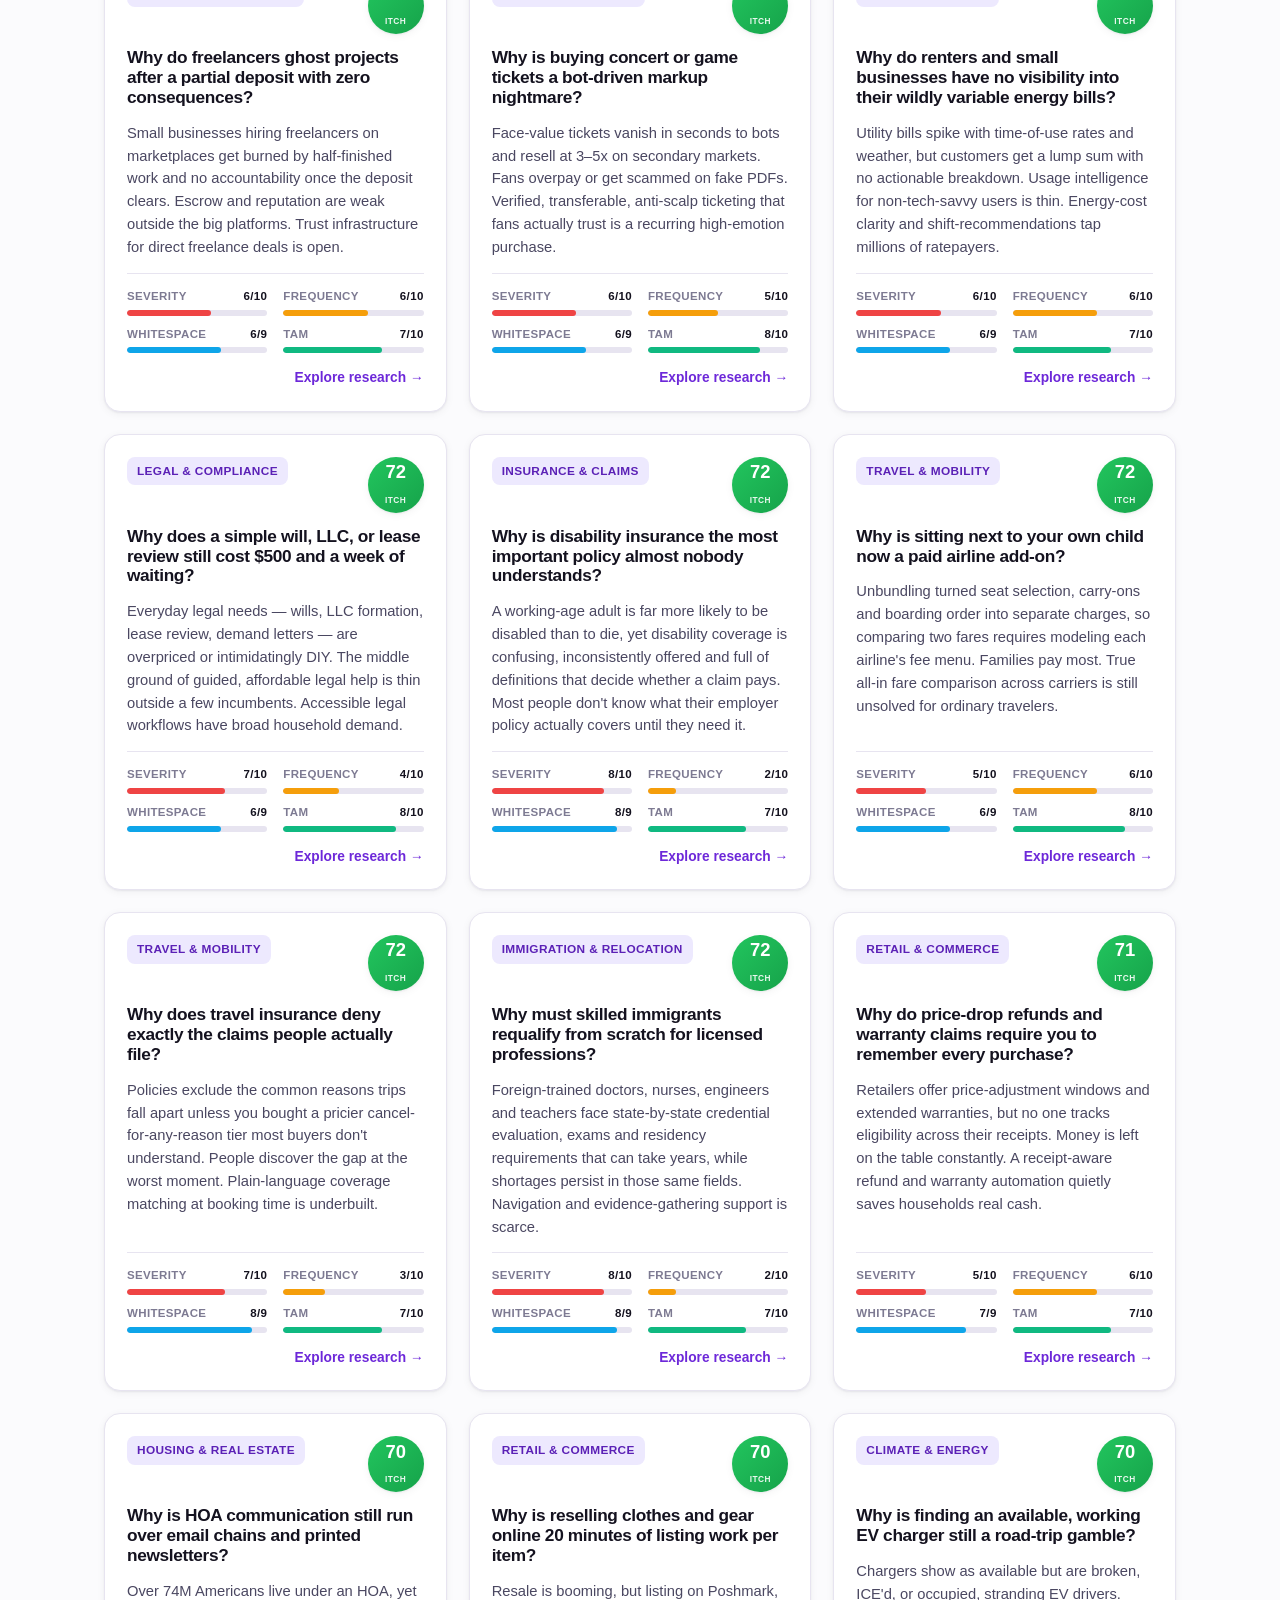
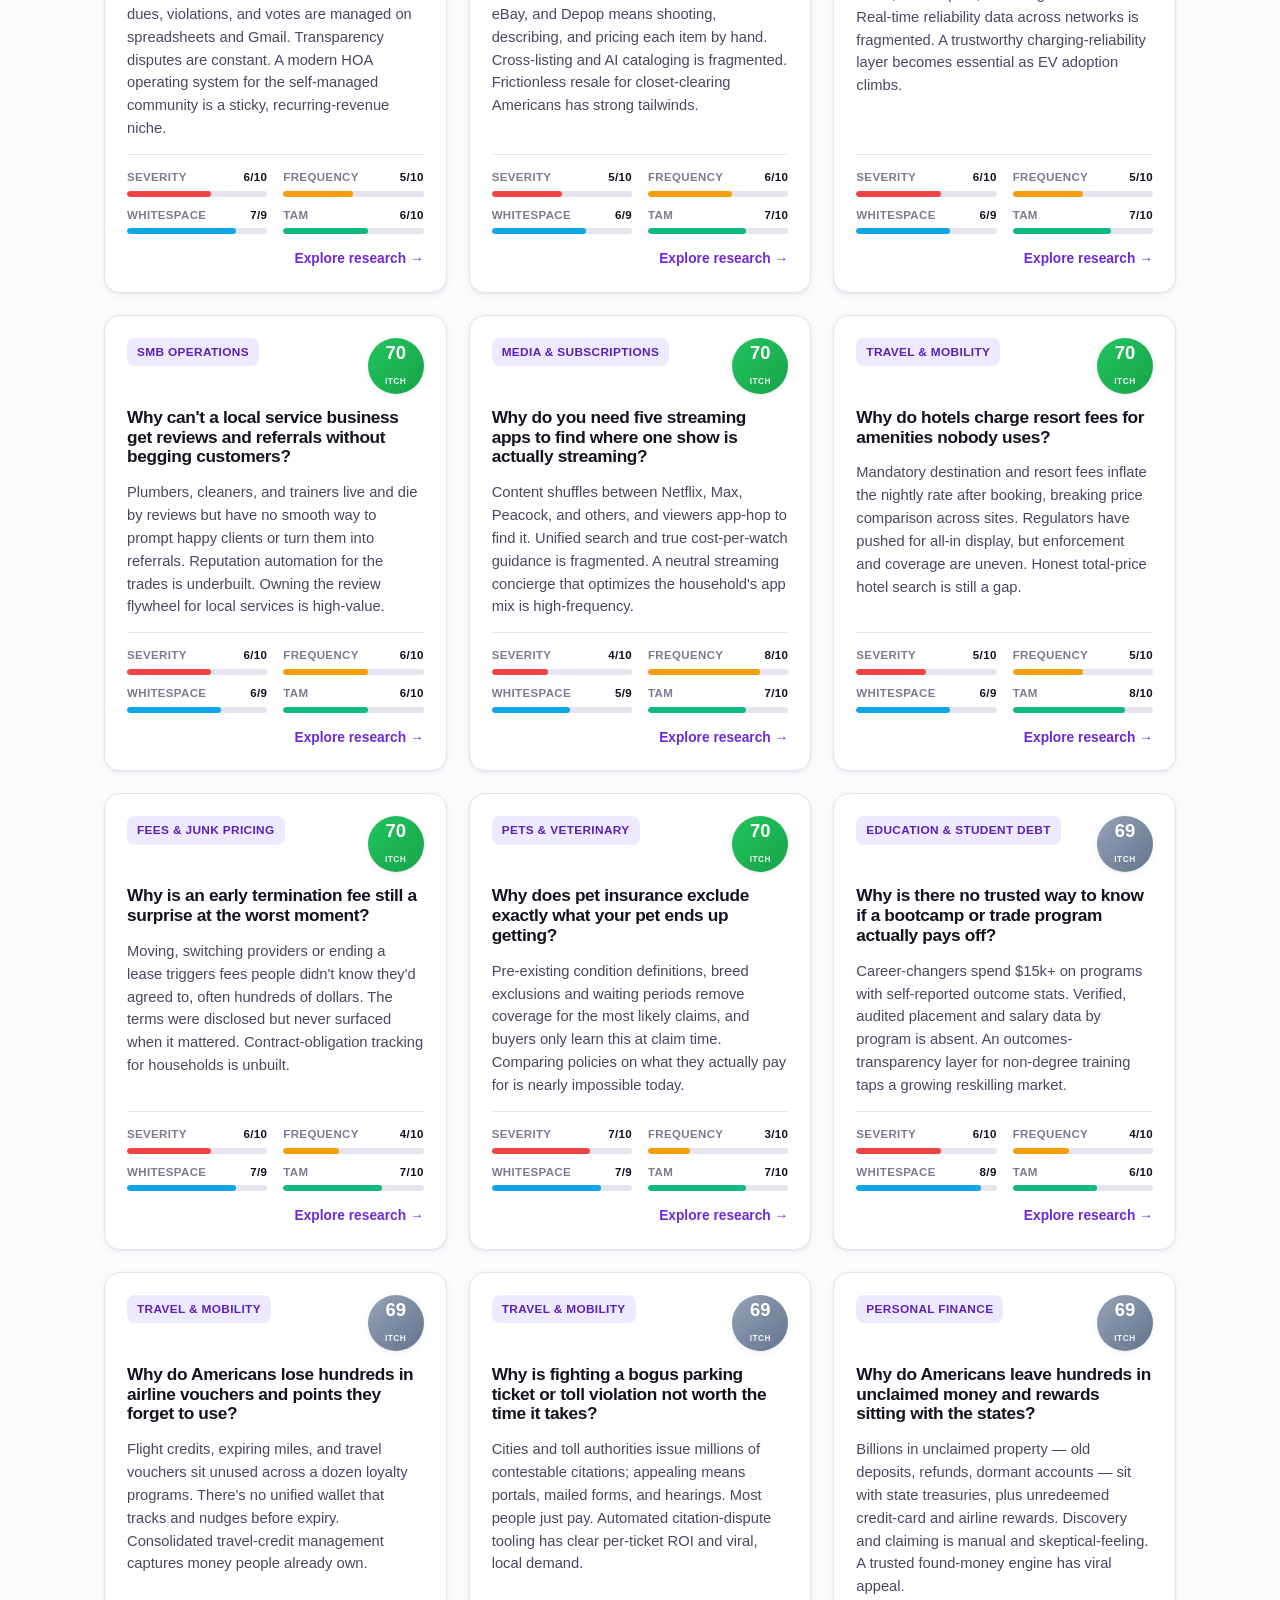
==== commit 59af2bac: "Expand database to 91 itches across 21 industries Adds 35 researched problems in areas the original " ====
--- a/fix_my_itch_us/index.html
+++ b/fix_my_itch_us/index.html
@@ -8,7 +8,7 @@
     name="description"
     content="A US-localized homage to Razorpay's Fix My Itch: a database of real everyday problems Americans face, scored by the Itch Index and curated for founders to build."
   />
-  <link rel="stylesheet" href="styles.css" />
+  <link rel="stylesheet" href="styles.css?v=3" />
 </head>
 <body>
   <!-- ============================= HEADER / NAV ============================= -->
@@ -57,7 +57,7 @@
             <span class="stat-label">Americans heard</span>
           </div>
           <div class="stat" role="listitem">
-            <span class="stat-num">16</span>
+            <span class="stat-num" id="hero-cats">21</span>
             <span class="stat-label">industries</span>
           </div>
         </div>
@@ -309,8 +309,8 @@
   <p class="toast" id="toast" role="status" aria-live="polite" hidden></p>
 
   <!-- Data first, then research, then app logic. No modules, no CDNs — works offline. -->
-  <script src="data.js"></script>
-  <script src="research.js"></script>
-  <script src="app.js"></script>
+  <script src="data.js?v=3"></script>
+  <script src="research.js?v=3"></script>
+  <script src="app.js?v=3"></script>
 </body>
 </html>
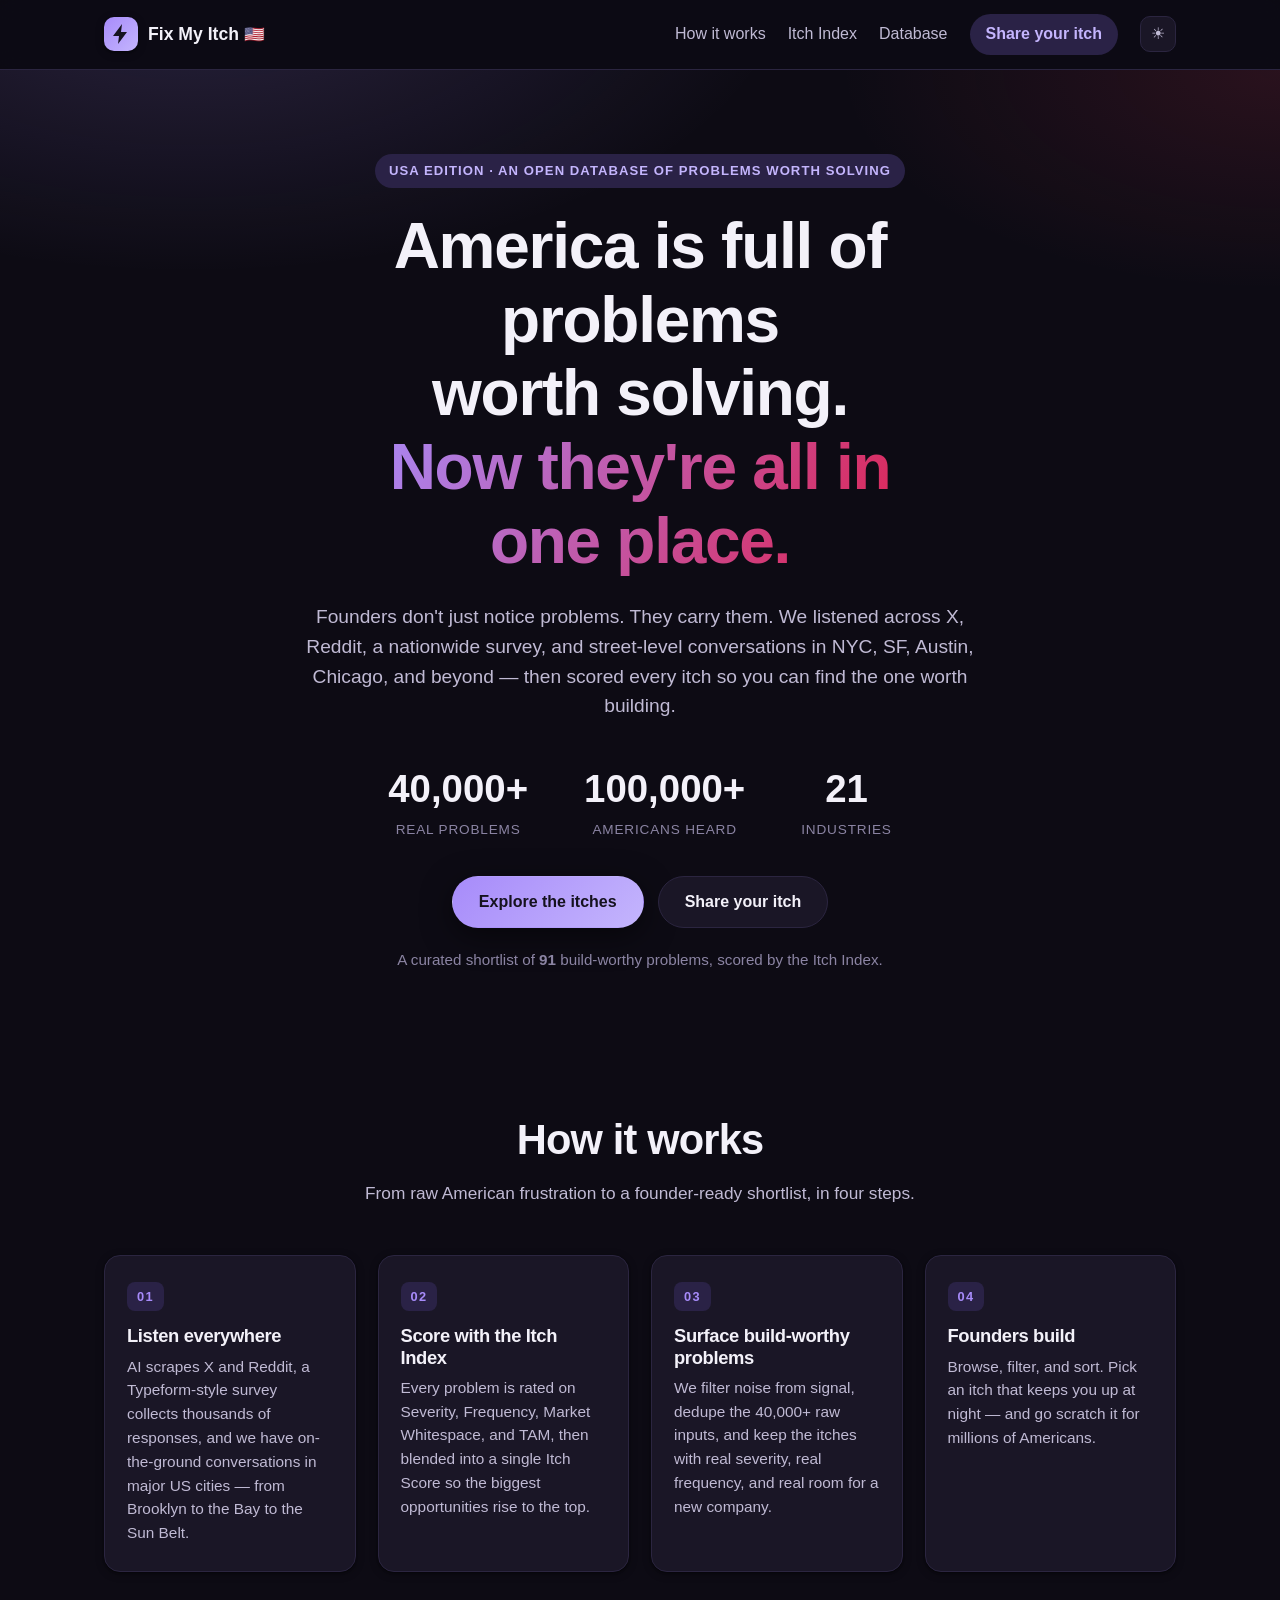
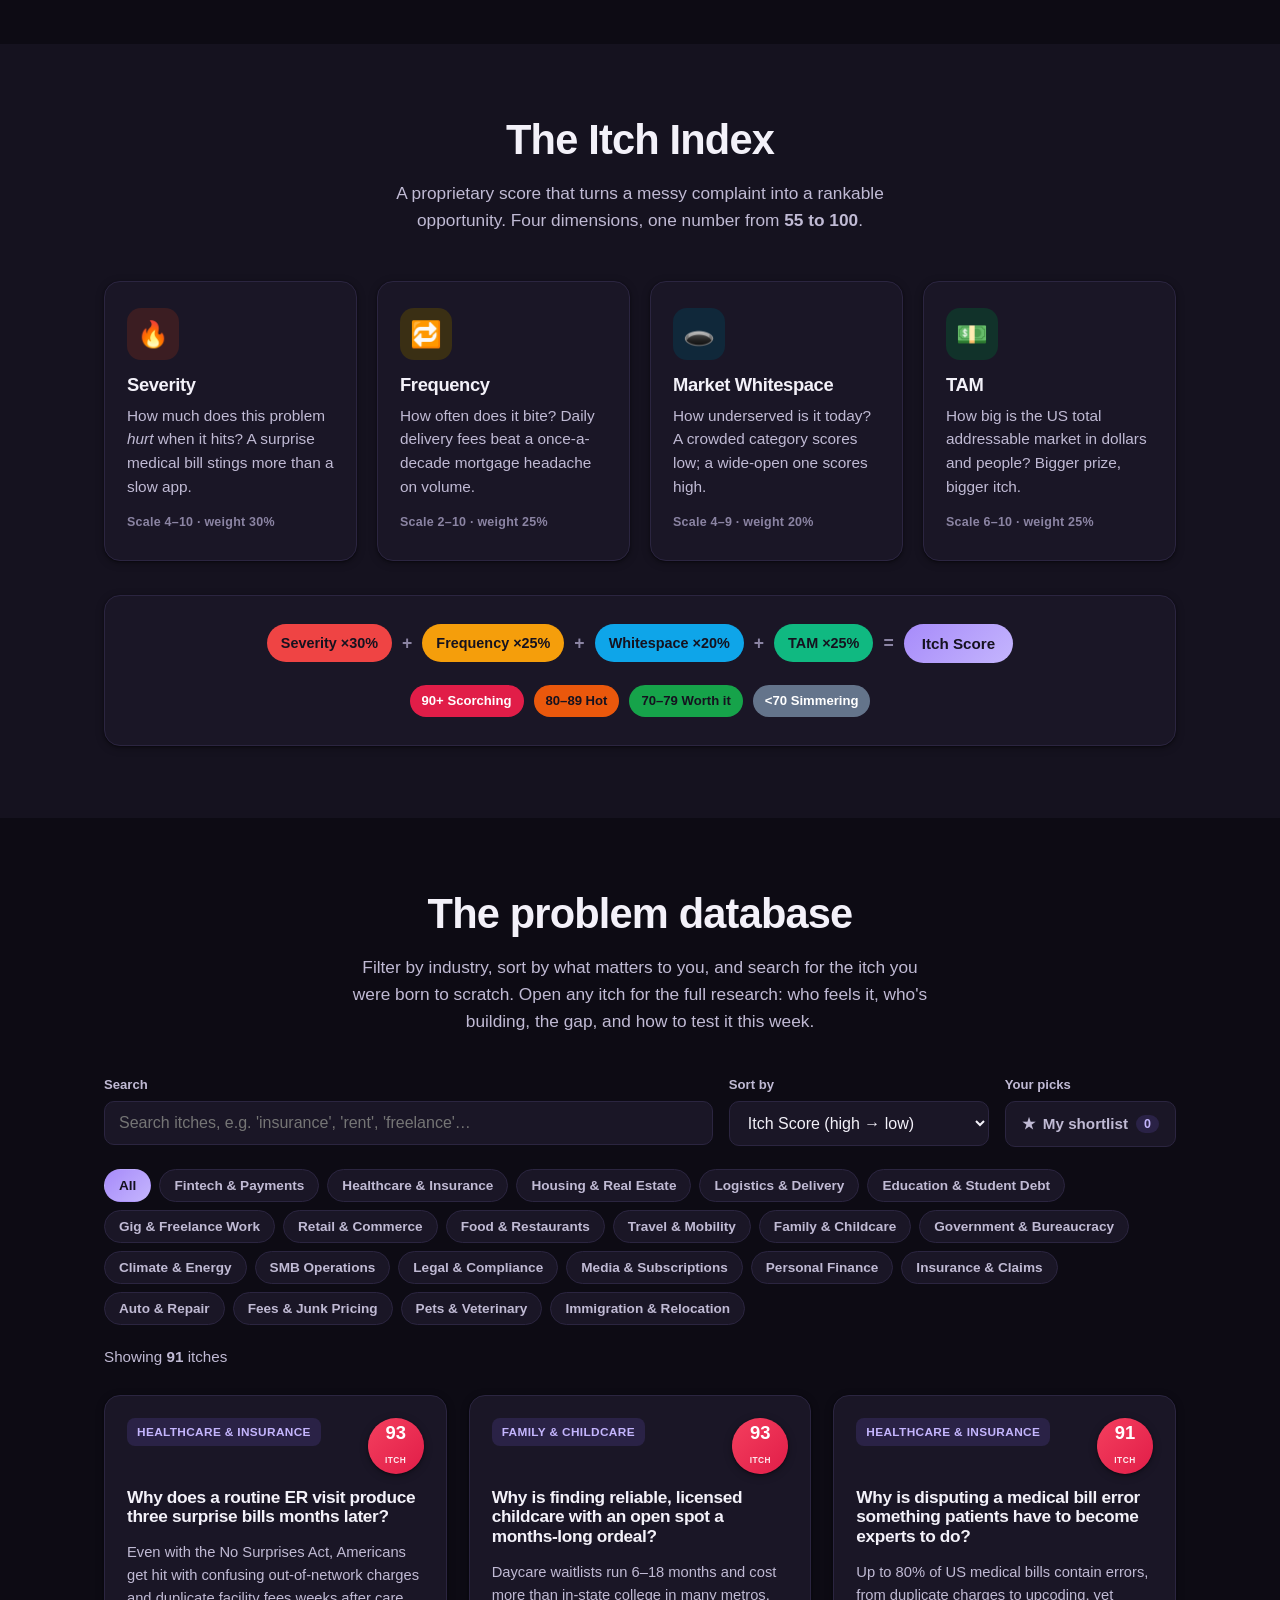
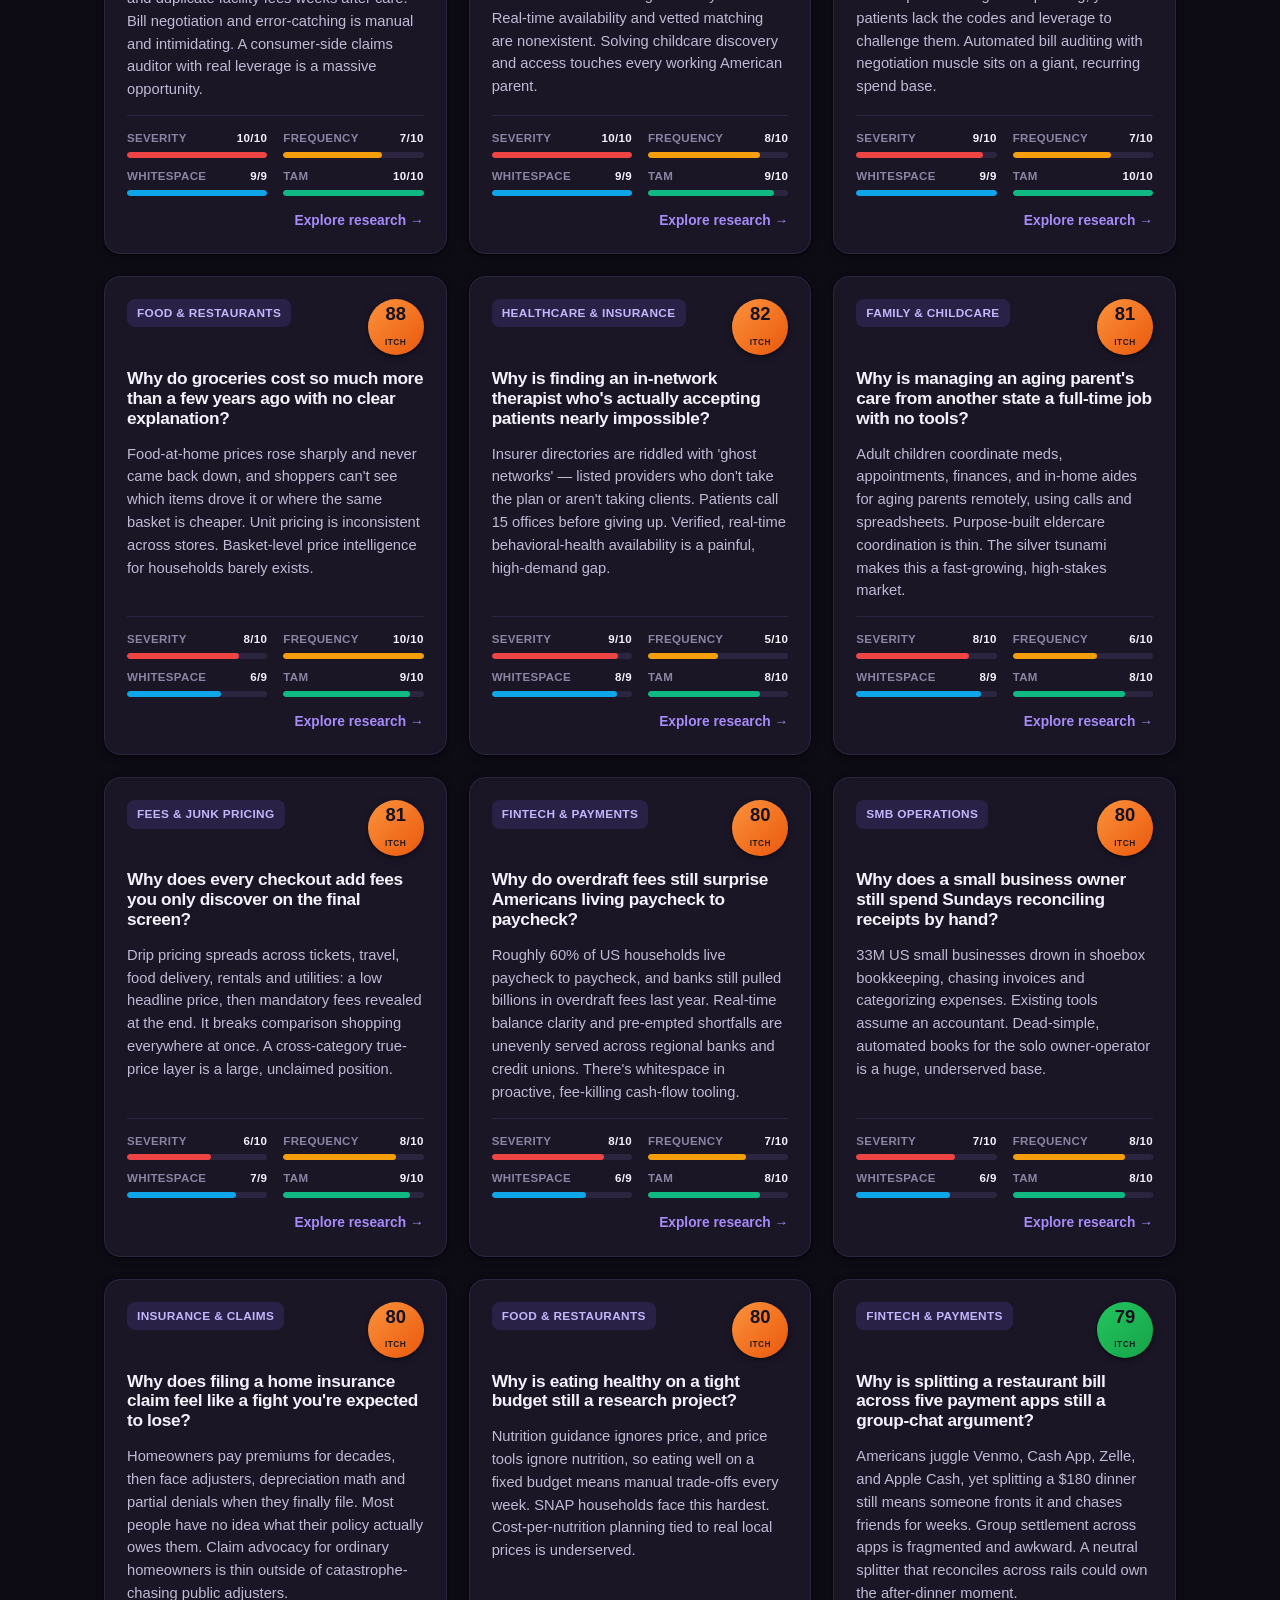
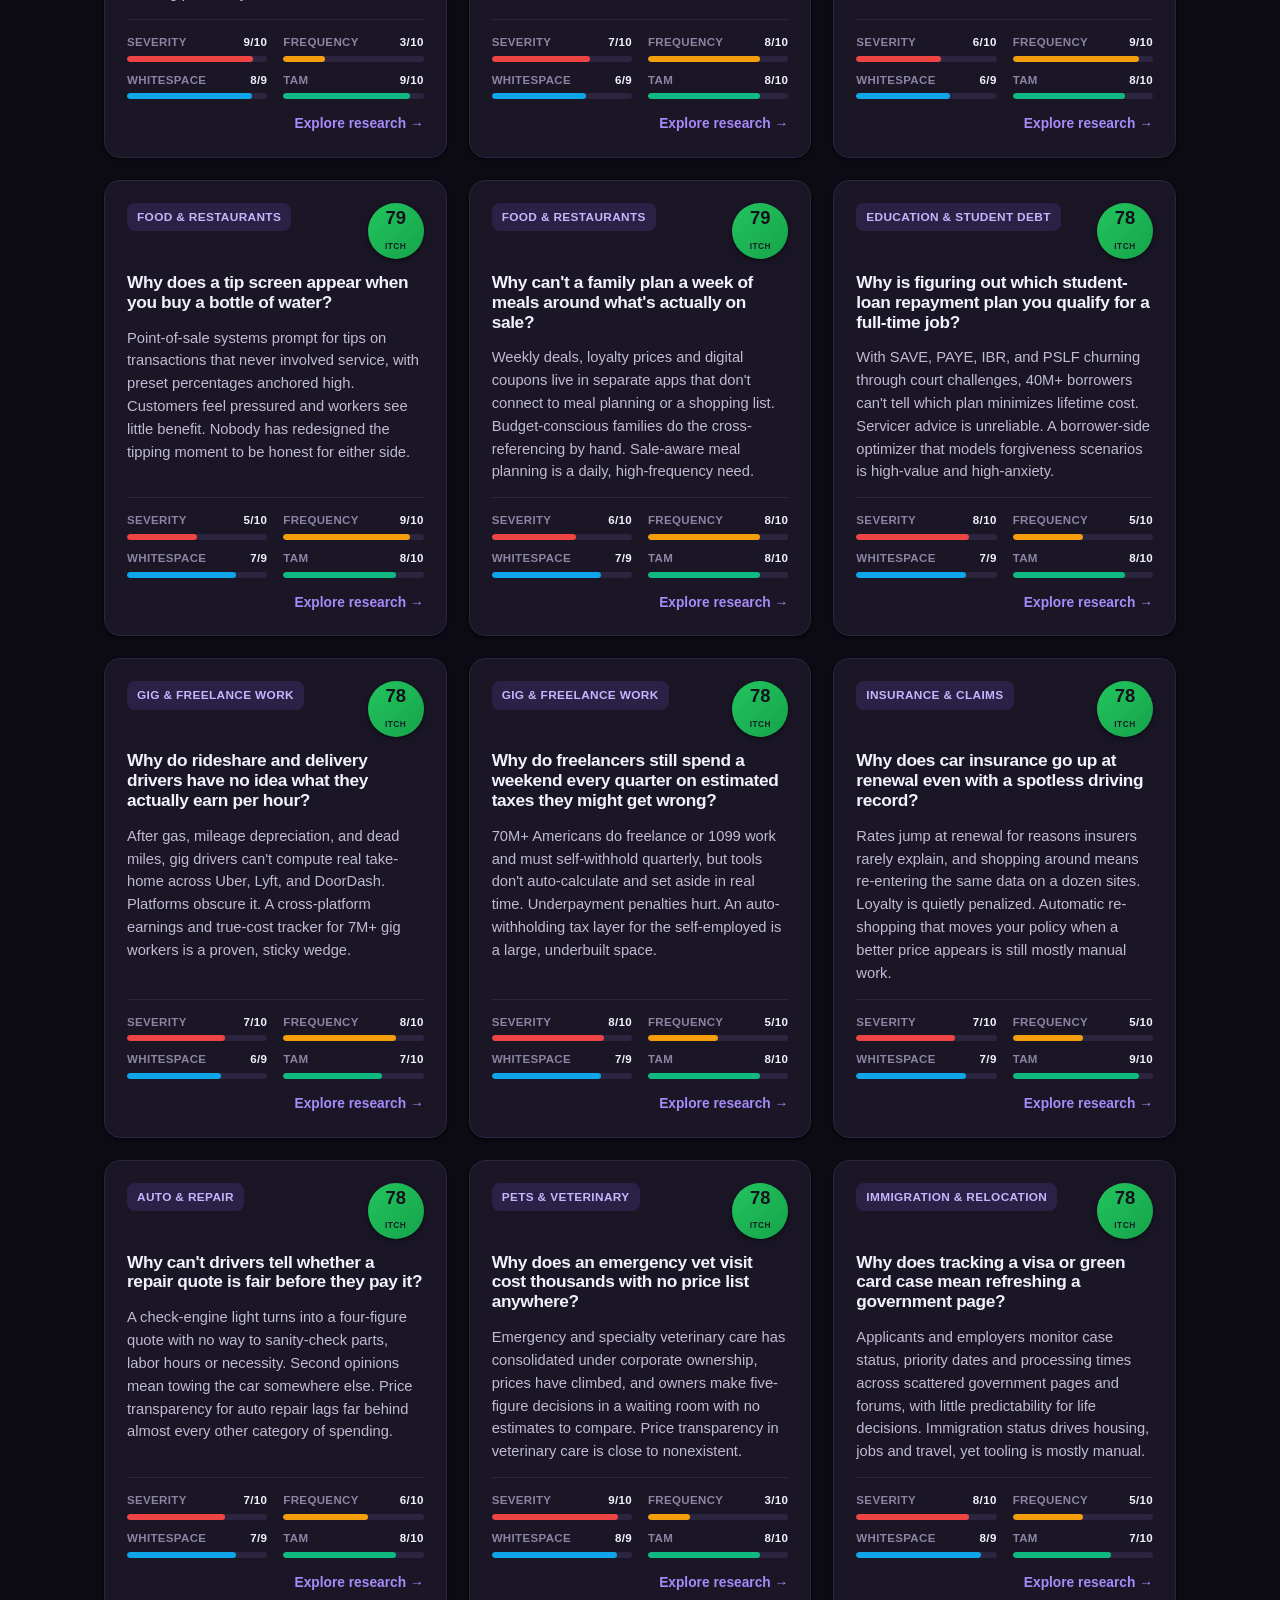
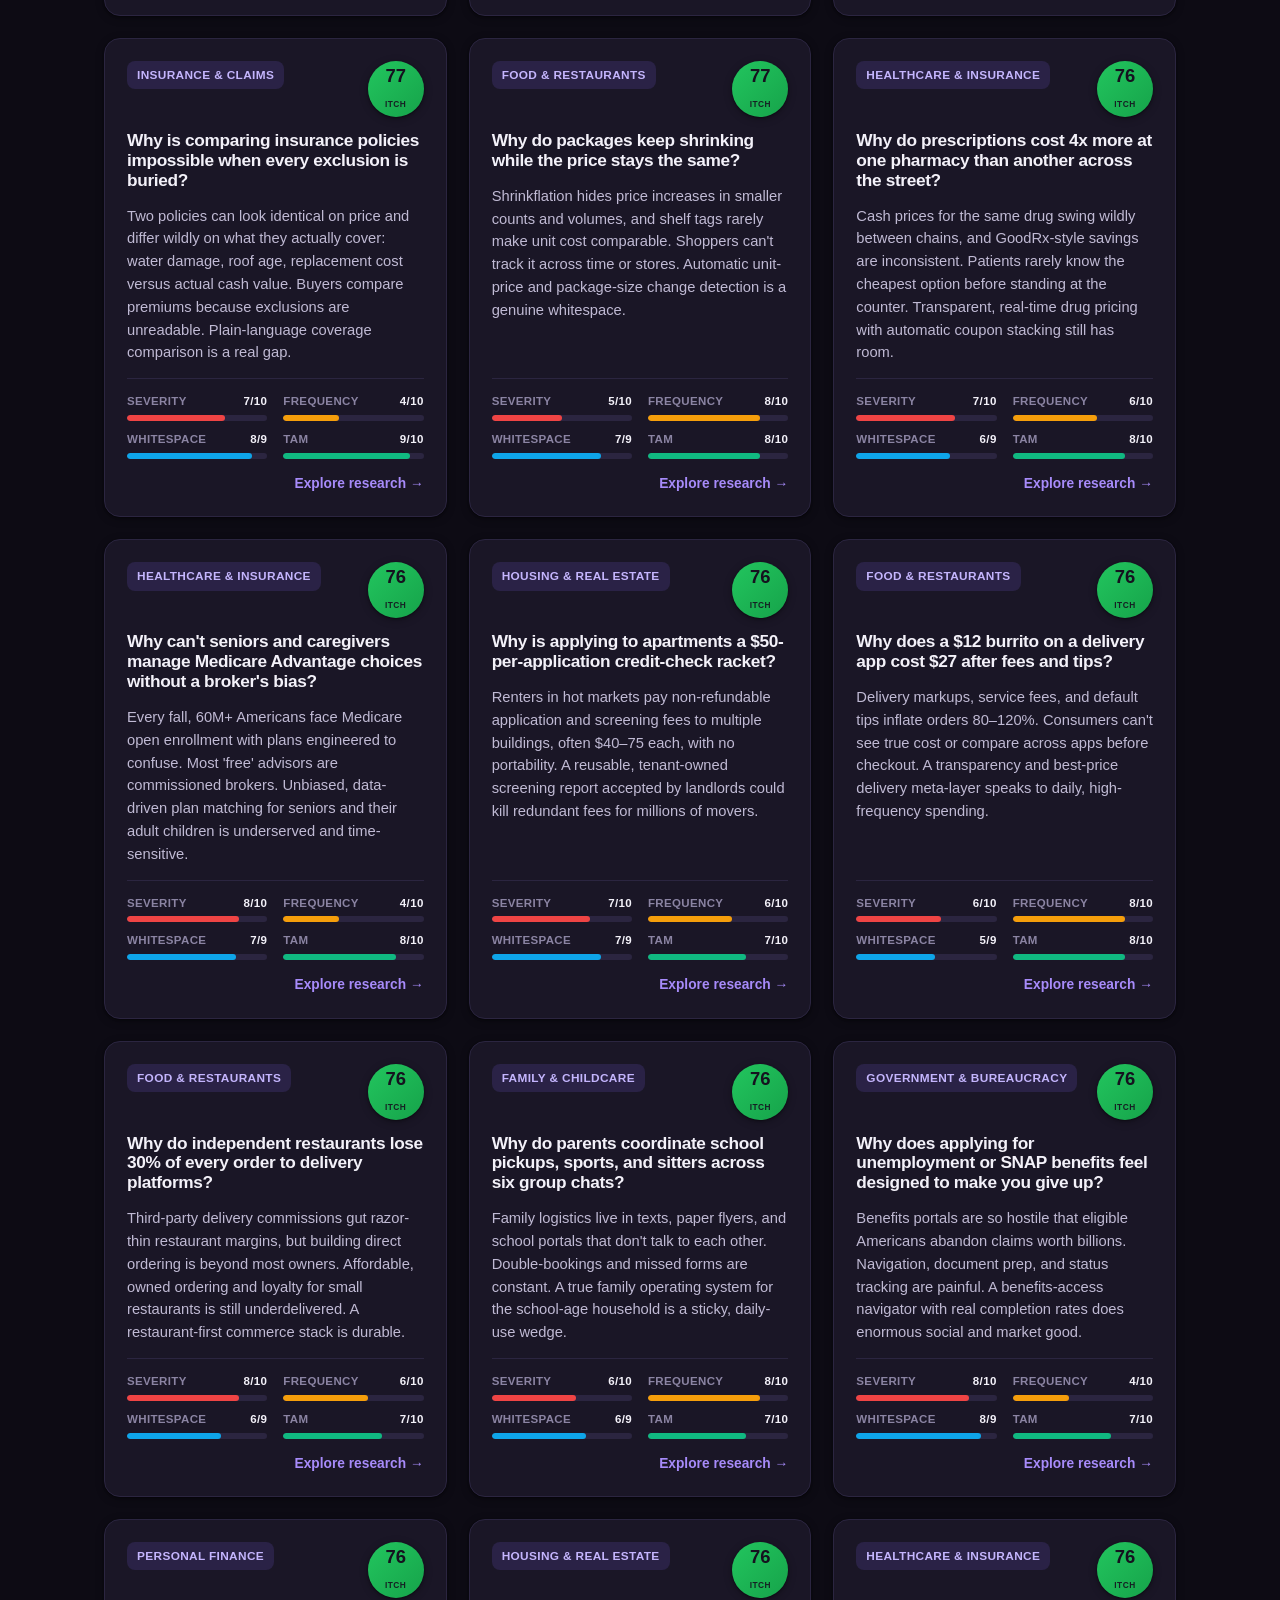
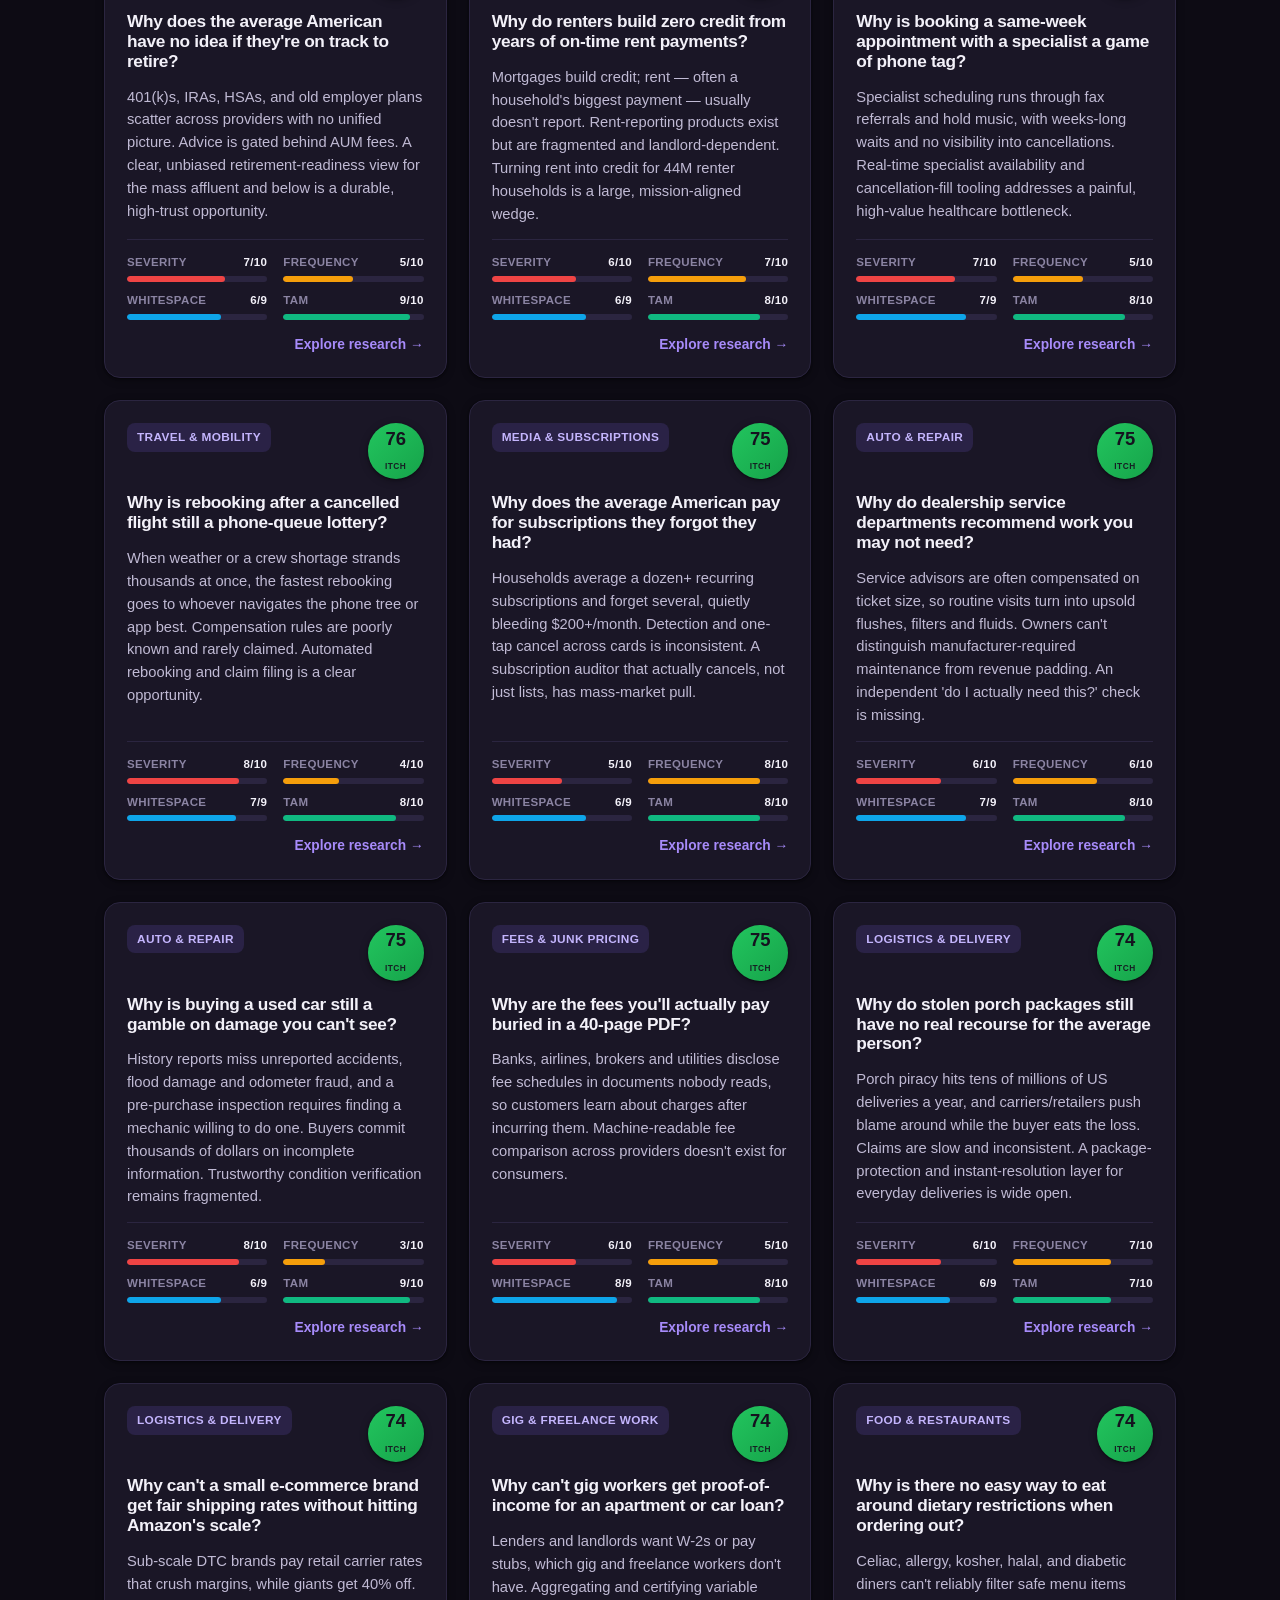
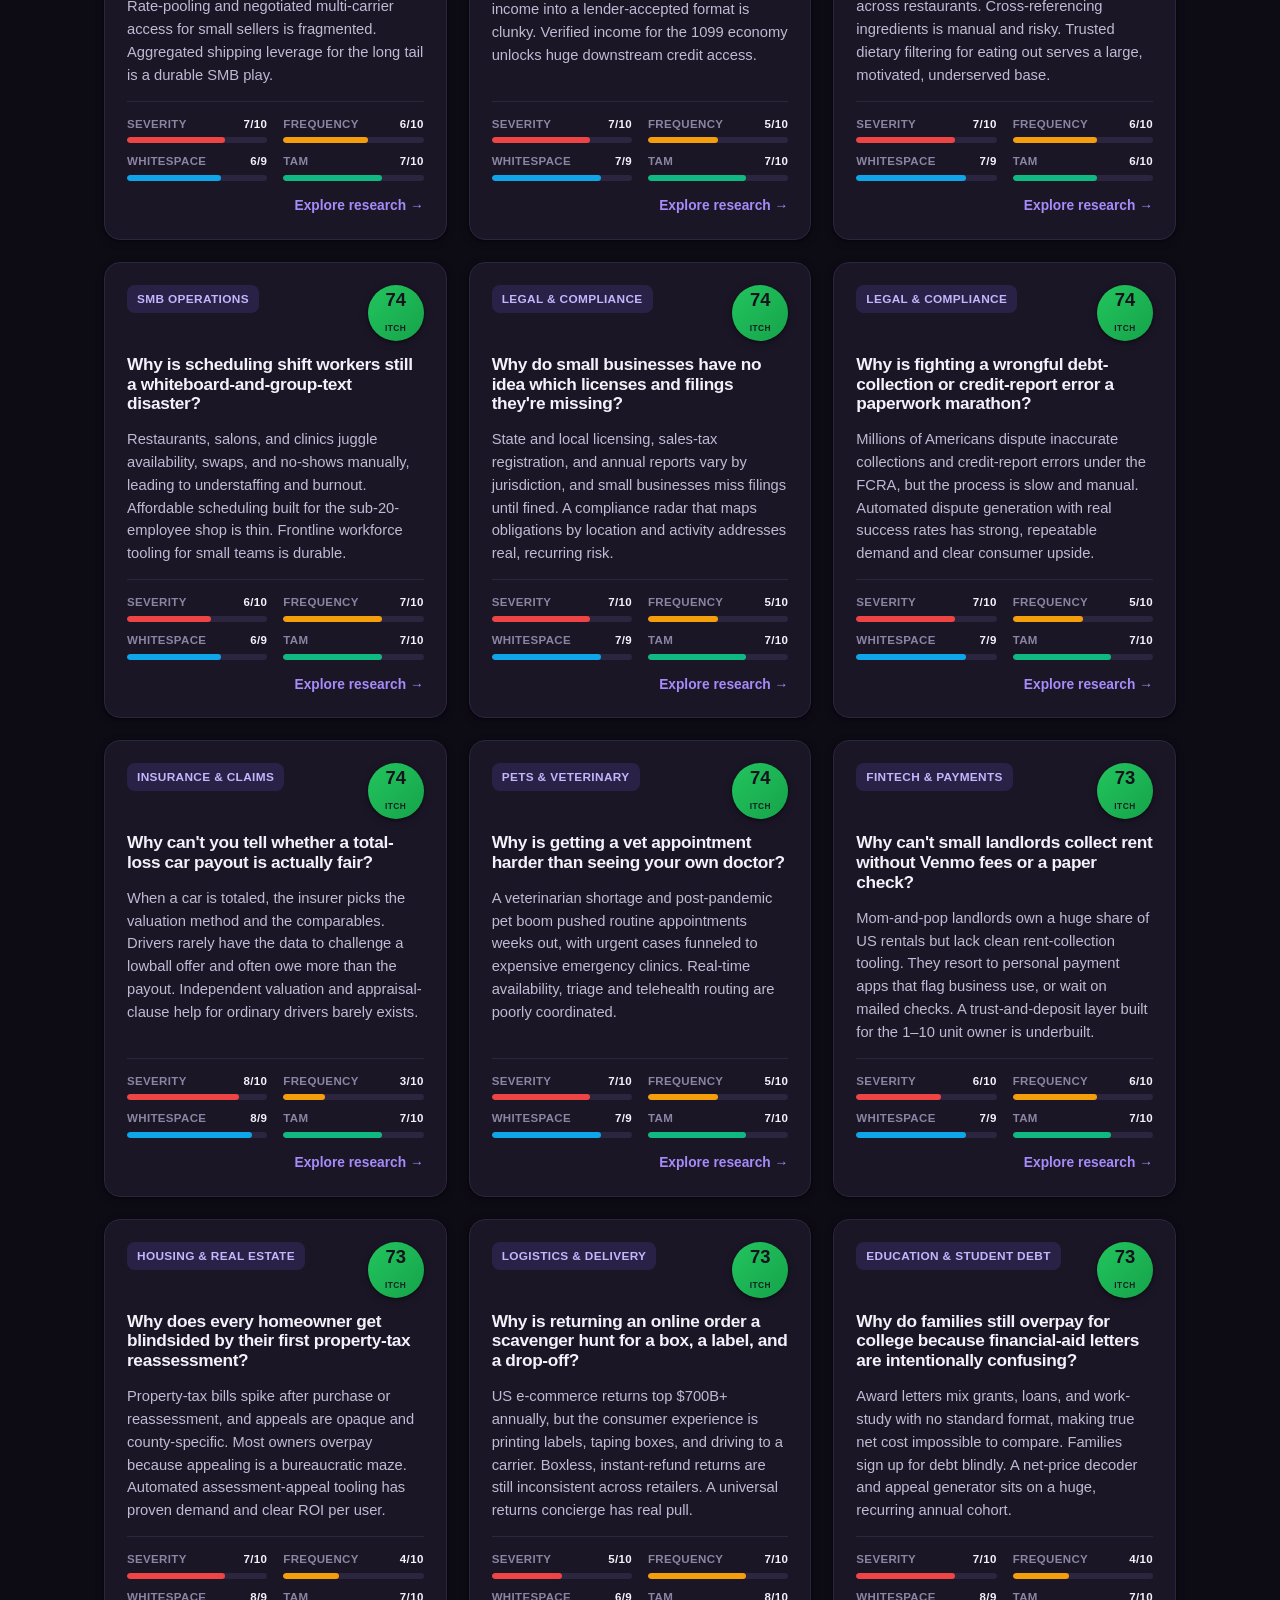
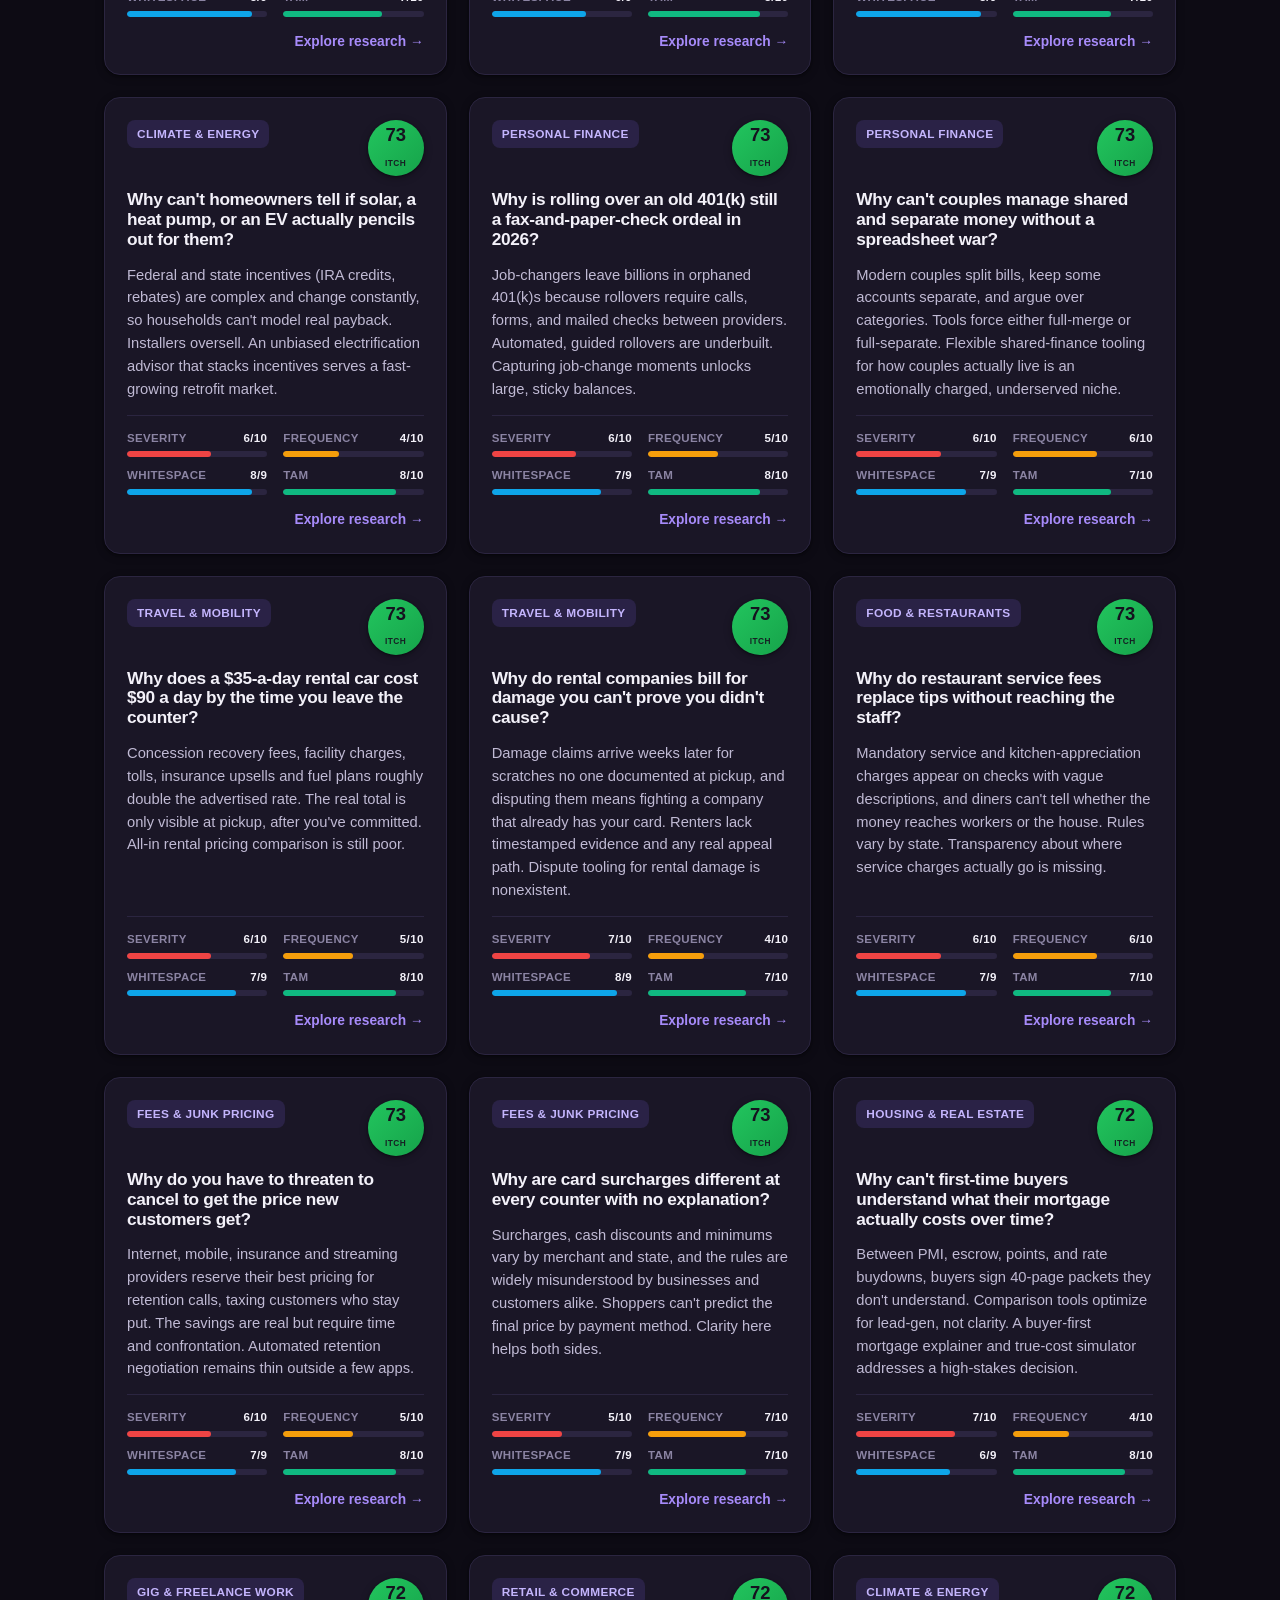
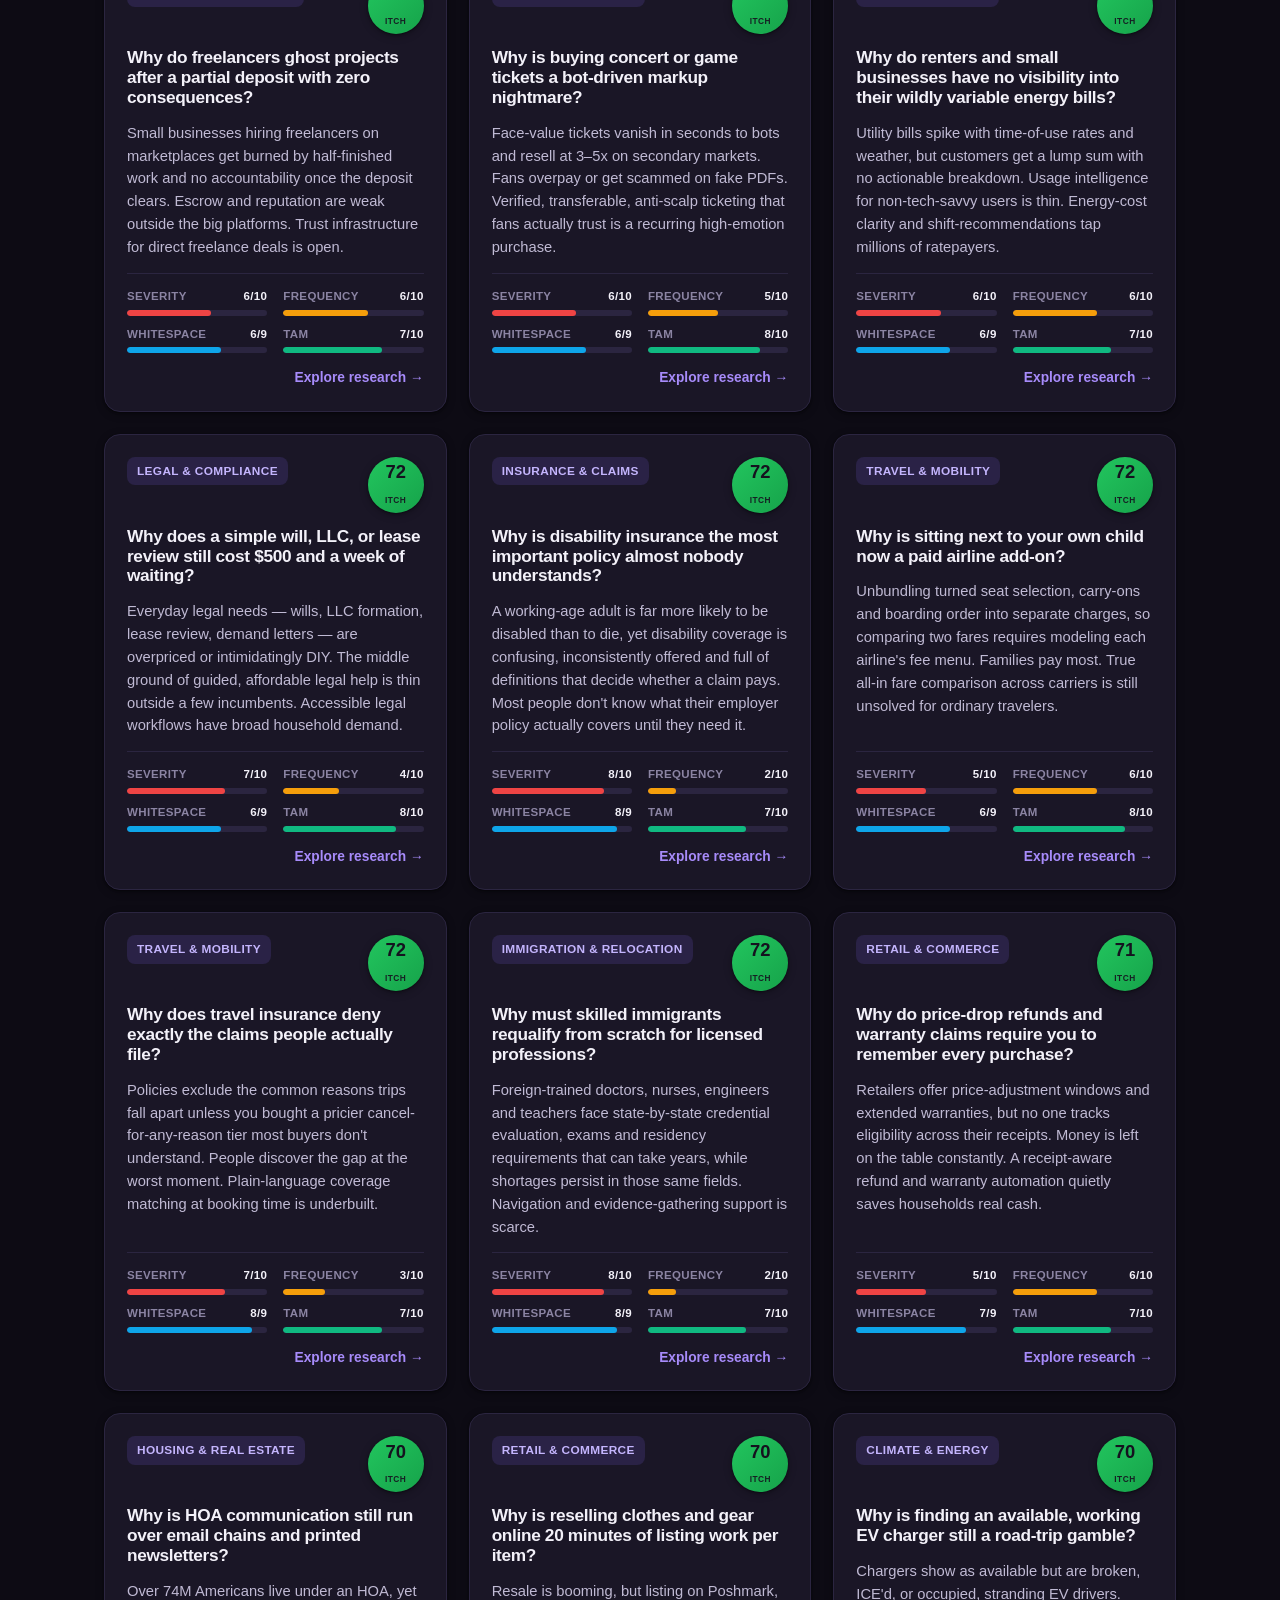
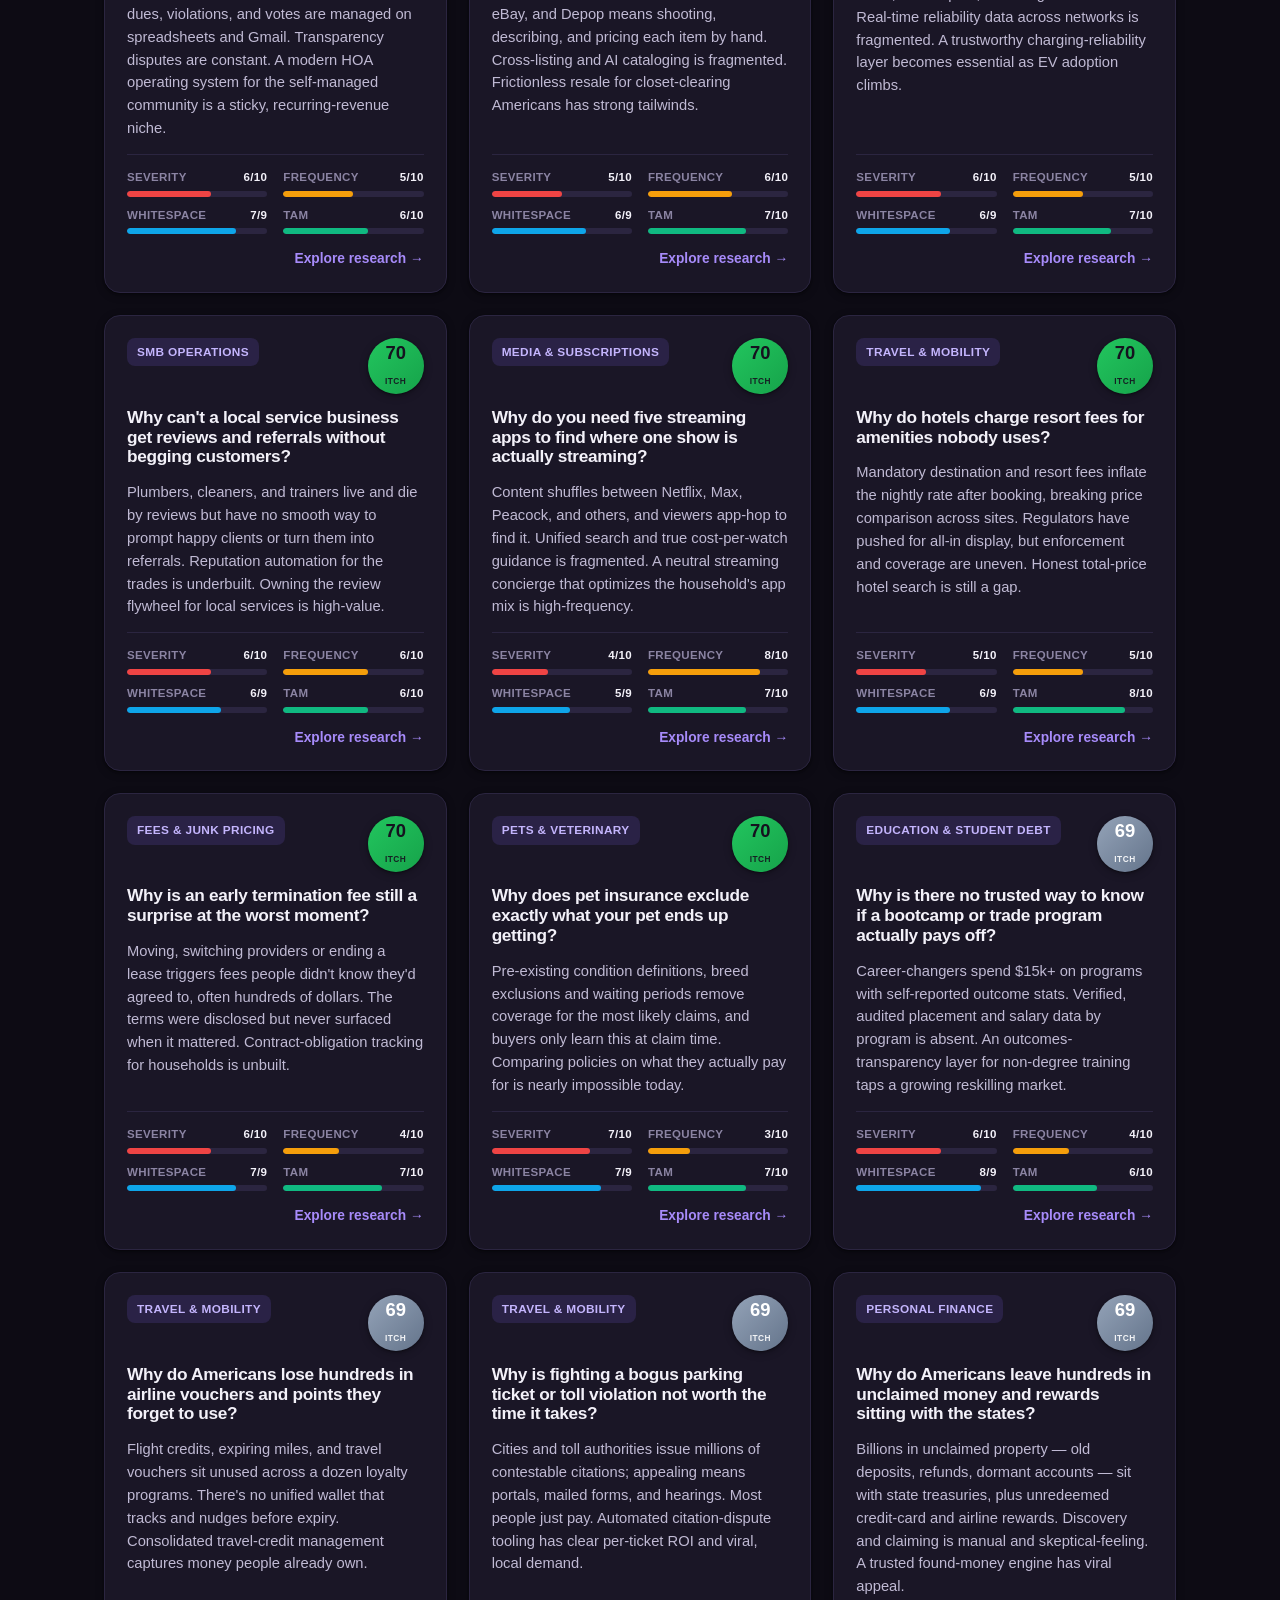
==== commit 4ad455b8: "Make the site dark by default, with a light-mode toggle Converts the light-only stylesheet into a tw" ====
--- a/fix_my_itch_us/index.html
+++ b/fix_my_itch_us/index.html
@@ -8,7 +8,17 @@
     name="description"
     content="A US-localized homage to Razorpay's Fix My Itch: a database of real everyday problems Americans face, scored by the Itch Index and curated for founders to build."
   />
-  <link rel="stylesheet" href="styles.css?v=3" />
+  <meta name="color-scheme" content="dark light" />
+  <!-- Apply the saved theme before first paint so the page never flashes. -->
+  <script>
+    (function () {
+      try {
+        var t = localStorage.getItem("fmi-us-theme");
+        if (t === "light" || t === "dark") document.documentElement.dataset.theme = t;
+      } catch (e) { /* storage blocked: fall back to the dark default */ }
+    })();
+  </script>
+  <link rel="stylesheet" href="styles.css?v=4" />
 </head>
 <body>
   <!-- ============================= HEADER / NAV ============================= -->
@@ -28,6 +38,9 @@
         <a href="#itch-index">Itch Index</a>
         <a href="#database">Database</a>
         <a href="#share" class="nav-cta">Share your itch</a>
+        <button type="button" class="theme-toggle" id="theme-toggle" aria-label="Switch to light theme">
+          <span class="theme-icon" aria-hidden="true">☀</span>
+        </button>
       </nav>
     </div>
   </header>
@@ -309,8 +322,8 @@
   <p class="toast" id="toast" role="status" aria-live="polite" hidden></p>
 
   <!-- Data first, then research, then app logic. No modules, no CDNs — works offline. -->
-  <script src="data.js?v=3"></script>
-  <script src="research.js?v=3"></script>
-  <script src="app.js?v=3"></script>
+  <script src="data.js?v=4"></script>
+  <script src="research.js?v=4"></script>
+  <script src="app.js?v=4"></script>
 </body>
 </html>
--- a/fix_my_itch_us/styles.css
+++ b/fix_my_itch_us/styles.css
@@ -6,43 +6,171 @@
    ===================================================================== */
 
 /* ----------------------------- Tokens ------------------------------ */
+/*
+   Dark-first palette. :root holds the dark theme (the default look);
+   :root[data-theme="light"] redefines the same tokens for light mode.
+   Every surface-dependent color lives here as a token, so neither theme
+   can end up with one theme's text on the other theme's background.
+   The theme is set on <html> by a small script in index.html.
+*/
 :root {
+  color-scheme: dark;
+
   /* Neutrals */
+  --bg: #0d0b14;
+  --bg-alt: #15121f;
+  --surface: #1a1626;
+  --ink: #f3f1f9;
+  --ink-soft: #c0bad4;
+  --ink-faint: #8b84a3;
+  --line: #2b2540;
+
+  /* Brand accent — lifted on dark so it stays legible */
+  --accent: #a78bfa;
+  --accent-strong: #c4b5fd;
+  --accent-soft: #2a2246;
+  --accent-ink: #15121f;    /* text sitting on an accent-filled surface */
+  --on-accent: #15121f;     /* text on the accent gradient */
+
+  /* Heat / tier colors for Itch Score (saturated: same in both themes) */
+  --tier-hot: #e11d48;      /* 90+  scorching  */
+  --tier-warm: #ea580c;     /* 80-89 hot       */
+  --tier-good: #16a34a;     /* 70-79 worth it  */
+  --tier-mild: #64748b;     /* <70 simmering   */
+
+  /* Tier colors as TEXT on a surface (the fills above are too dark/light to read) */
+  --tier-hot-ink: #fb7185;
+  --tier-warm-ink: #fb923c;
+  --tier-good-ink: #4ade80;
+  --tier-mild-ink: #94a3b8;
+
+  /* Dimension colors */
+  --d-sev: #ef4444;
+  --d-freq: #f59e0b;
+  --d-white: #0ea5e9;
+  --d-tam: #10b981;
+
+  /* Dimension digits in the score formula, on a --bg-alt pill */
+  --sm-sev-ink: #f87171;
+  --sm-freq-ink: #fbbf24;
+  --sm-white-ink: #38bdf8;
+  --sm-tam-ink: #34d399;
+
+  /* Itch Index icon chips */
+  --icon-sev-bg: #3b1d22;
+  --icon-freq-bg: #3a2f14;
+  --icon-white-bg: #10283a;
+  --icon-tam-bg: #11322a;
+
+  /* Saved / amber state: card flags, shortlist toggle, Save button */
+  --flag-saved-bg: #3a2f14;
+  --flag-saved-line: #b45309;
+  --flag-saved-ink: #fbbf24;
+
+  /* Progress / green state: checklist counts */
+  --flag-progress-bg: #11322a;
+  --flag-progress-ink: #4ade80;
+
+  /* Form feedback */
+  --confirm-bg: #10291f;
+  --confirm-line: #1d6b45;
+  --confirm-ink: #86efac;
+  --error-bg: #2e1517;
+  --error-line: #7f1d1d;
+  --error-ink: #fca5a5;
+
+  /* Chrome */
+  --header-bg: rgba(13, 11, 20, 0.82);
+  --backdrop: rgba(0, 0, 0, 0.7);
+  --callout-end: #2b1b2b;
+  --toast-bg: #2e2745;
+  --toast-ink: #f3f1f9;
+  --footer-bg: #07060e;
+  --footer-ink: #c0bad4;
+  --footer-brand-ink: #ffffff;
+  --footer-tagline-ink: #8b84a3;
+  --footer-legal-ink: #7a7391;
+
+  /* Ambient hero glows */
+  --glow-accent: rgba(167, 139, 250, 0.18);
+  --glow-hot: rgba(244, 63, 94, 0.12);
+  --glow-cta: rgba(167, 139, 250, 0.14);
+
+  --radius: 16px;
+  --radius-sm: 10px;
+  --shadow-sm: 0 1px 2px rgba(0, 0, 0, 0.40), 0 2px 8px rgba(0, 0, 0, 0.30);
+  --shadow-md: 0 8px 30px rgba(0, 0, 0, 0.50);
+  --shadow-lg: 0 20px 50px rgba(0, 0, 0, 0.60);
+
+  --maxw: 1120px;
+  --font: -apple-system, BlinkMacSystemFont, "Segoe UI", Roboto, Helvetica, Arial,
+    "Apple Color Emoji", "Segoe UI Emoji", sans-serif;
+}
+
+:root[data-theme="light"] {
+  color-scheme: light;
+
   --bg: #fbfbfd;
   --bg-alt: #f3f1fb;
   --surface: #ffffff;
   --ink: #14121f;
   --ink-soft: #4a4761;
-  --ink-faint: #7d7a92;
+  --ink-faint: #67647e;
   --line: #e7e4f0;
 
-  /* Brand accent */
   --accent: #6d28d9;        /* violet-700 */
   --accent-strong: #5b21b6;
   --accent-soft: #ede9fe;
   --accent-ink: #ffffff;
-
-  /* Heat / tier colors for Itch Score */
-  --tier-hot: #e11d48;      /* 90+  scorching  */
-  --tier-warm: #ea580c;     /* 80-89 hot       */
-  --tier-good: #16a34a;     /* 70-79 worth it  */
-  --tier-mild: #64748b;     /* <70 simmering   */
-
-  /* Dimension colors */
-  --d-sev: #ef4444;
-  --d-freq: #f59e0b;
-  --d-white: #0ea5e9;
-  --d-tam: #10b981;
-
-  --radius: 16px;
-  --radius-sm: 10px;
+  --on-accent: #ffffff;
+
+  --tier-hot-ink: #be123c;
+  --tier-warm-ink: #c2410c;
+  --tier-good-ink: #15803d;
+  --tier-mild-ink: #475569;
+
+  --sm-sev-ink: #b91c1c;
+  --sm-freq-ink: #b45309;
+  --sm-white-ink: #0369a1;
+  --sm-tam-ink: #047857;
+
+  --icon-sev-bg: #fee2e2;
+  --icon-freq-bg: #fef3c7;
+  --icon-white-bg: #e0f2fe;
+  --icon-tam-bg: #d1fae5;
+
+  --flag-saved-bg: #fef3c7;
+  --flag-saved-line: #f59e0b;
+  --flag-saved-ink: #92400e;
+
+  --flag-progress-bg: #dcfce7;
+  --flag-progress-ink: #166534;
+
+  --confirm-bg: #ecfdf5;
+  --confirm-line: #a7f3d0;
+  --confirm-ink: #065f46;
+  --error-bg: #fef2f2;
+  --error-line: #fecaca;
+  --error-ink: #991b1b;
+
+  --header-bg: rgba(251, 251, 253, 0.82);
+  --backdrop: rgba(20, 18, 31, 0.55);
+  --callout-end: #fdf2f8;
+  --toast-bg: #14121f;
+  --toast-ink: #ffffff;
+  --footer-bg: #14121f;
+  --footer-ink: #cfcada;
+  --footer-brand-ink: #ffffff;
+  --footer-tagline-ink: #a9a3bd;
+  --footer-legal-ink: #9d97b3;
+
+  --glow-accent: rgba(109, 40, 217, 0.16);
+  --glow-hot: rgba(225, 29, 72, 0.10);
+  --glow-cta: rgba(109, 40, 217, 0.12);
+
   --shadow-sm: 0 1px 2px rgba(20, 18, 31, 0.06), 0 2px 8px rgba(20, 18, 31, 0.05);
   --shadow-md: 0 8px 30px rgba(20, 18, 31, 0.10);
   --shadow-lg: 0 20px 50px rgba(45, 26, 110, 0.18);
-
-  --maxw: 1120px;
-  --font: -apple-system, BlinkMacSystemFont, "Segoe UI", Roboto, Helvetica, Arial,
-    "Apple Color Emoji", "Segoe UI Emoji", sans-serif;
 }
 
 /* --------------------------- Base reset ---------------------------- */
@@ -102,7 +230,7 @@
   position: sticky;
   top: 0;
   z-index: 50;
-  background: rgba(251, 251, 253, 0.82);
+  background: var(--header-bg);
   backdrop-filter: saturate(160%) blur(12px);
   border-bottom: 1px solid var(--line);
 }
@@ -119,7 +247,7 @@
   place-items: center;
   width: 34px; height: 34px;
   border-radius: 10px;
-  color: #fff;
+  color: var(--on-accent);
   background: linear-gradient(135deg, var(--accent), var(--accent-strong));
   box-shadow: var(--shadow-sm);
 }
@@ -134,13 +262,31 @@
   font-weight: 600;
 }
 
+.theme-toggle {
+  display: inline-grid;
+  place-items: center;
+  width: 36px;
+  height: 36px;
+  flex: 0 0 auto;
+  font-size: 1rem;
+  line-height: 1;
+  color: var(--ink-soft);
+  background: var(--surface);
+  border: 1px solid var(--line);
+  border-radius: 10px;
+  cursor: pointer;
+  transition: color 0.15s ease, border-color 0.15s ease;
+}
+.theme-toggle:hover { color: var(--accent); border-color: var(--accent); }
+.theme-toggle:focus-visible { outline: 3px solid var(--accent); outline-offset: 2px; }
+
 /* ------------------------------ Hero ------------------------------- */
 .hero {
   position: relative;
   overflow: hidden;
   background:
-    radial-gradient(1000px 500px at 15% -10%, rgba(109, 40, 217, 0.16), transparent 60%),
-    radial-gradient(800px 400px at 100% 0%, rgba(225, 29, 72, 0.10), transparent 55%),
+    radial-gradient(1000px 500px at 15% -10%, var(--glow-accent), transparent 60%),
+    radial-gradient(800px 400px at 100% 0%, var(--glow-hot), transparent 55%),
     var(--bg);
 }
 .hero-inner { padding-block: 84px 72px; text-align: center; }
@@ -254,10 +400,10 @@
   margin-bottom: 14px;
   background: var(--accent-soft);
 }
-.dim-icon--sev { background: #fee2e2; }
-.dim-icon--freq { background: #fef3c7; }
-.dim-icon--white { background: #e0f2fe; }
-.dim-icon--tam { background: #d1fae5; }
+.dim-icon--sev { background: var(--icon-sev-bg); }
+.dim-icon--freq { background: var(--icon-freq-bg); }
+.dim-icon--white { background: var(--icon-white-bg); }
+.dim-icon--tam { background: var(--icon-tam-bg); }
 .dim-card h3 { font-size: 1.15rem; margin-bottom: 8px; }
 .dim-card p { color: var(--ink-soft); font-size: 0.96rem; }
 .dim-scale {
@@ -290,7 +436,7 @@
   font-size: 0.9rem;
   padding: 8px 14px;
   border-radius: 999px;
-  color: #fff;
+  color: #15121f;          /* dark ink: white fails AA on these saturated fills */
 }
 .f-sev { background: var(--d-sev); }
 .f-freq { background: var(--d-freq); }
@@ -302,7 +448,7 @@
   font-size: 0.95rem;
   padding: 8px 18px;
   border-radius: 999px;
-  color: #fff;
+  color: var(--on-accent);
   background: linear-gradient(135deg, var(--accent), var(--accent-strong));
 }
 .tier-legend {
@@ -317,12 +463,12 @@
   font-weight: 700;
   padding: 6px 12px;
   border-radius: 999px;
-  color: #fff;
-}
-.tier-hot { background: var(--tier-hot); }
-.tier-warm { background: var(--tier-warm); }
-.tier-good { background: var(--tier-good); }
-.tier-mild { background: var(--tier-mild); }
+}
+/* Text color per fill: white clears AA on crimson/slate, dark ink on amber/green. */
+.tier-hot { background: var(--tier-hot); color: #fff; }
+.tier-warm { background: var(--tier-warm); color: #15121f; }
+.tier-good { background: var(--tier-good); color: #15121f; }
+.tier-mild { background: var(--tier-mild); color: #fff; }
 
 /* ---------------------------- Controls ----------------------------- */
 .controls { margin-top: 40px; }
@@ -375,7 +521,7 @@
 .chip:focus-visible { outline: 3px solid var(--accent); outline-offset: 2px; }
 .chip[aria-pressed="true"] {
   background: linear-gradient(135deg, var(--accent), var(--accent-strong));
-  color: #fff;
+  color: var(--on-accent);
   border-color: transparent;
 }
 .count-line { margin-top: 20px; color: var(--ink-soft); font-size: 0.95rem; }
@@ -433,10 +579,10 @@
 }
 .score-num { font-size: 1.15rem; line-height: 1; }
 .score-lbl { font-size: 0.52rem; text-transform: uppercase; letter-spacing: 0.06em; opacity: 0.9; }
-.score.hot { background: linear-gradient(135deg, #f43f5e, var(--tier-hot)); }
-.score.warm { background: linear-gradient(135deg, #fb923c, var(--tier-warm)); }
-.score.good { background: linear-gradient(135deg, #22c55e, var(--tier-good)); }
-.score.mild { background: linear-gradient(135deg, #94a3b8, var(--tier-mild)); }
+.score.hot { background: linear-gradient(135deg, #f43f5e, var(--tier-hot)); color: #fff; }
+.score.warm { background: linear-gradient(135deg, #fb923c, var(--tier-warm)); color: #15121f; }
+.score.good { background: linear-gradient(135deg, #22c55e, var(--tier-good)); color: #15121f; }
+.score.mild { background: linear-gradient(135deg, #94a3b8, var(--tier-mild)); color: #fff; }
 
 .card-title { font-size: 1.08rem; font-weight: 700; }
 .card-desc { color: var(--ink-soft); font-size: 0.92rem; flex-grow: 1; }
@@ -486,7 +632,7 @@
 /* ----------------------------- Share ------------------------------- */
 .section-cta {
   background:
-    radial-gradient(700px 300px at 80% 0%, rgba(109, 40, 217, 0.12), transparent 60%),
+    radial-gradient(700px 300px at 80% 0%, var(--glow-cta), transparent 60%),
     var(--bg-alt);
 }
 .share-form {
@@ -502,9 +648,9 @@
 }
 .form-row { display: flex; gap: 16px; flex-wrap: wrap; }
 .form-confirm {
-  background: #ecfdf5;
-  border: 1px solid #a7f3d0;
-  color: #065f46;
+  background: var(--confirm-bg);
+  border: 1px solid var(--confirm-line);
+  color: var(--confirm-ink);
   padding: 12px 16px;
   border-radius: var(--radius-sm);
   font-weight: 600;
@@ -512,8 +658,8 @@
 
 /* ----------------------------- Footer ------------------------------ */
 .site-footer {
-  background: var(--ink);
-  color: #cfcada;
+  background: var(--footer-bg);
+  color: var(--footer-ink);
   padding-block: 44px;
 }
 .footer-inner {
@@ -522,9 +668,9 @@
   justify-content: space-between;
   flex-wrap: wrap;
 }
-.footer-brand { color: #fff; font-size: 1.1rem; }
-.footer-tagline { color: #a9a3bd; margin-top: 6px; }
-.footer-legal { max-width: 62ch; font-size: 0.85rem; color: #9d97b3; display: flex; flex-direction: column; gap: 8px; }
+.footer-brand { color: var(--footer-brand-ink); font-size: 1.1rem; }
+.footer-tagline { color: var(--footer-tagline-ink); margin-top: 6px; }
+.footer-legal { max-width: 62ch; font-size: 0.85rem; color: var(--footer-legal-ink); display: flex; flex-direction: column; gap: 8px; }
 
 /* ------------------------- Clickable cards ------------------------- */
 .card { position: relative; }
@@ -552,8 +698,8 @@
   padding: 3px 8px;
   border-radius: 999px;
 }
-.card-flag.saved { background: #fef3c7; color: #92400e; }
-.card-flag.progress { background: #dcfce7; color: #166534; }
+.card-flag.saved { background: var(--flag-saved-bg); color: var(--flag-saved-ink); }
+.card-flag.progress { background: var(--flag-progress-bg); color: var(--flag-progress-ink); }
 .card-cta {
   margin-left: auto;
   font-size: 0.86rem;
@@ -582,7 +728,7 @@
 }
 .toggle:hover { border-color: var(--accent); color: var(--accent); }
 .toggle:focus-visible { outline: 3px solid var(--accent); outline-offset: 2px; }
-.toggle[aria-pressed="true"] { background: #fef3c7; border-color: #f59e0b; color: #92400e; }
+.toggle[aria-pressed="true"] { background: var(--flag-saved-bg); border-color: var(--flag-saved-line); color: var(--flag-saved-ink); }
 .toggle-count {
   font-size: 0.78rem;
   font-variant-numeric: tabular-nums;
@@ -591,7 +737,7 @@
   padding: 2px 8px;
   border-radius: 999px;
 }
-.form-confirm.is-error { background: #fef2f2; border-color: #fecaca; color: #991b1b; }
+.form-confirm.is-error { background: var(--error-bg); border-color: var(--error-line); color: var(--error-ink); }
 
 /* ---------------------------- Detail view --------------------------- */
 body:has(dialog.detail[open]) { overflow: hidden; }
@@ -608,7 +754,7 @@
   overflow: hidden;
 }
 dialog.detail[open] { display: flex; flex-direction: column; }
-dialog.detail::backdrop { background: rgba(20, 18, 31, 0.55); backdrop-filter: blur(3px); }
+dialog.detail::backdrop { background: var(--backdrop); backdrop-filter: blur(3px); }
 
 .detail-bar {
   display: flex;
@@ -638,7 +784,7 @@
   outline: 3px solid var(--accent);
   outline-offset: 2px;
 }
-.pill-btn[aria-pressed="true"] { background: #fef3c7; border-color: #f59e0b; color: #92400e; }
+.pill-btn[aria-pressed="true"] { background: var(--flag-saved-bg); border-color: var(--flag-saved-line); color: var(--flag-saved-ink); }
 
 .detail-body {
   flex: 1 1 auto;
@@ -660,10 +806,10 @@
 .score-lg .score-num { font-size: 1.6rem; }
 .score-lg .score-lbl { font-size: 0.62rem; }
 .d-tier { font-size: 0.78rem; font-weight: 800; text-transform: uppercase; letter-spacing: 0.06em; }
-.tier-text-hot { color: var(--tier-hot); }
-.tier-text-warm { color: var(--tier-warm); }
-.tier-text-good { color: var(--tier-good); }
-.tier-text-mild { color: var(--tier-mild); }
+.tier-text-hot { color: var(--tier-hot-ink); }
+.tier-text-warm { color: var(--tier-warm-ink); }
+.tier-text-good { color: var(--tier-good-ink); }
+.tier-text-mild { color: var(--tier-mild-ink); }
 
 .d-dims {
   display: grid;
@@ -686,10 +832,10 @@
 .sm-label { font-weight: 700; color: var(--ink-faint); margin-right: 4px; }
 .sm-part { padding: 4px 10px; border-radius: 999px; background: var(--bg-alt); }
 .sm-part b { font-variant-numeric: tabular-nums; }
-.sm-sev b { color: var(--d-sev); }
-.sm-freq b { color: #b45309; }
-.sm-white b { color: #0369a1; }
-.sm-tam b { color: #047857; }
+.sm-sev b { color: var(--sm-sev-ink); }
+.sm-freq b { color: var(--sm-freq-ink); }
+.sm-white b { color: var(--sm-white-ink); }
+.sm-tam b { color: var(--sm-tam-ink); }
 .sm-op { font-weight: 800; color: var(--ink-faint); }
 .sm-result { font-weight: 800; color: var(--accent-strong); font-size: 1rem; font-variant-numeric: tabular-nums; }
 
@@ -766,7 +912,7 @@
 .gap-callout {
   padding: 16px 18px;
   border-radius: var(--radius-sm);
-  background: linear-gradient(135deg, var(--accent-soft), #fdf2f8);
+  background: linear-gradient(135deg, var(--accent-soft), var(--callout-end));
 }
 .gap-callout h3 { color: var(--accent-strong); }
 .gap-callout p { font-weight: 600; font-size: 1.02rem; }
@@ -781,8 +927,8 @@
   text-transform: none;
   padding: 3px 9px;
   border-radius: 999px;
-  background: #dcfce7;
-  color: #166534;
+  background: var(--flag-progress-bg);
+  color: var(--flag-progress-ink);
   font-variant-numeric: tabular-nums;
 }
 .checklist { list-style: none; margin: 0; padding: 0; display: flex; flex-direction: column; gap: 8px; }
@@ -820,10 +966,10 @@
   color: #fff;
   font-variant-numeric: tabular-nums;
 }
-.related-score.hot { background: var(--tier-hot); }
-.related-score.warm { background: var(--tier-warm); }
-.related-score.good { background: var(--tier-good); }
-.related-score.mild { background: var(--tier-mild); }
+.related-score.hot { background: var(--tier-hot); color: #fff; }
+.related-score.warm { background: var(--tier-warm); color: #15121f; }
+.related-score.good { background: var(--tier-good); color: #15121f; }
+.related-score.mild { background: var(--tier-mild); color: #fff; }
 .related-text { font-size: 0.88rem; font-weight: 600; display: flex; flex-direction: column; gap: 2px; }
 .related-cat { font-size: 0.7rem; font-weight: 700; text-transform: uppercase; letter-spacing: 0.04em; color: var(--ink-faint); }
 .d-disclaimer { font-size: 0.8rem; color: var(--ink-faint); border-top: 1px solid var(--line); padding-top: 14px; }
@@ -837,8 +983,8 @@
   max-width: calc(100% - 32px);
   padding: 12px 18px;
   border-radius: 999px;
-  background: var(--ink);
-  color: #fff;
+  background: var(--toast-bg);
+  color: var(--toast-ink);
   font-weight: 600;
   font-size: 0.92rem;
   box-shadow: var(--shadow-md);
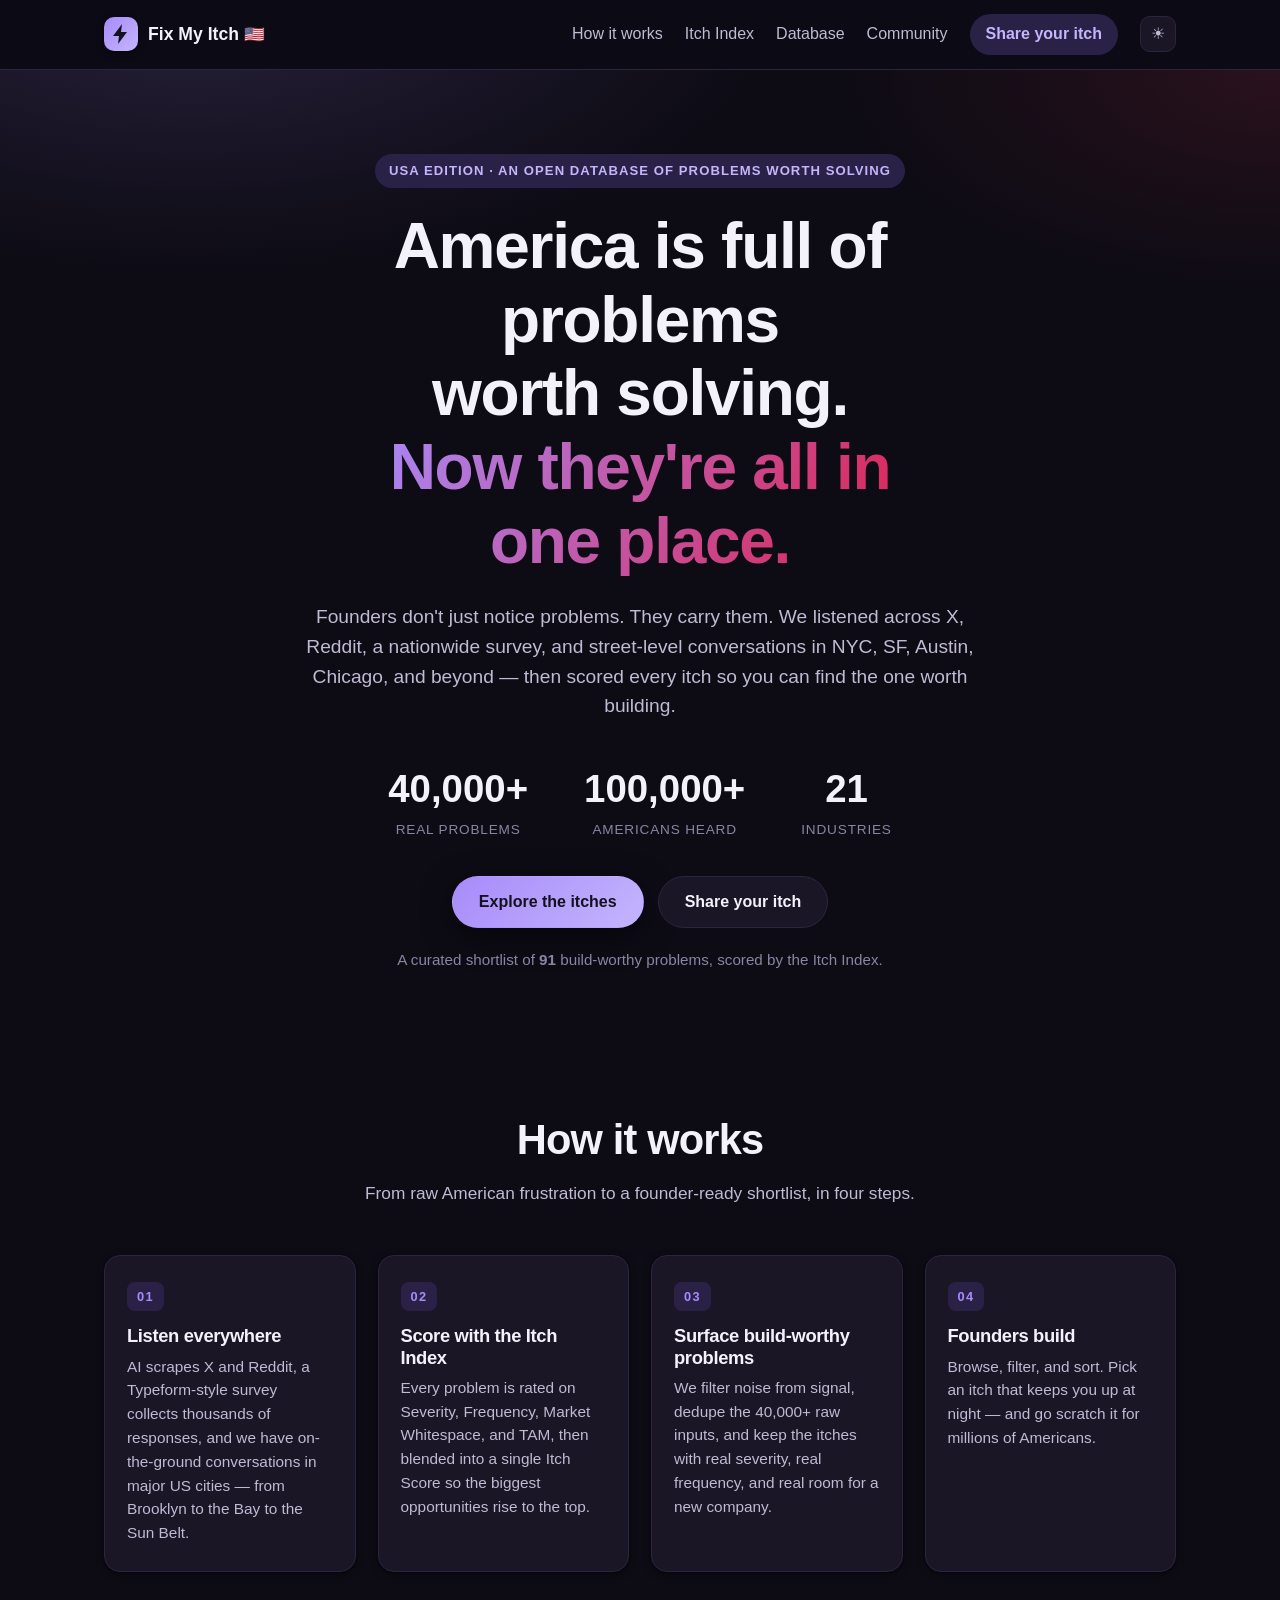
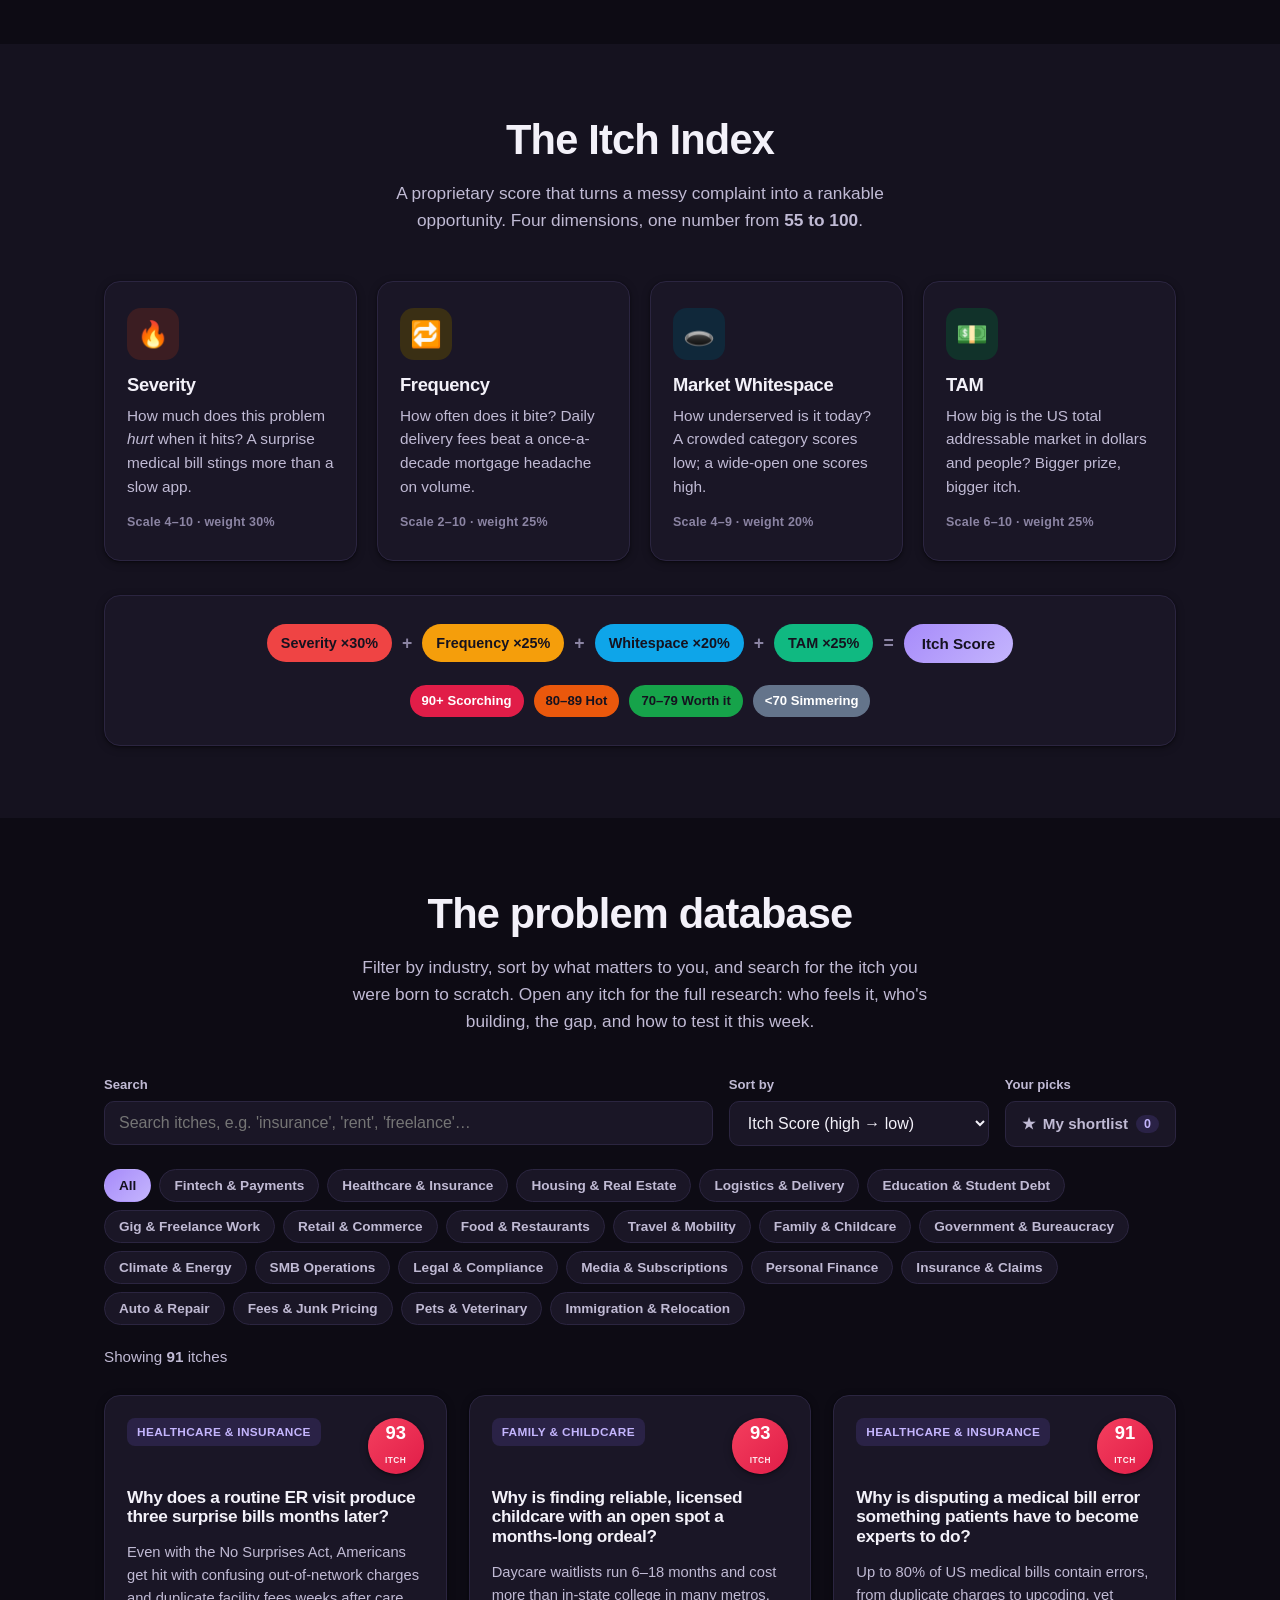
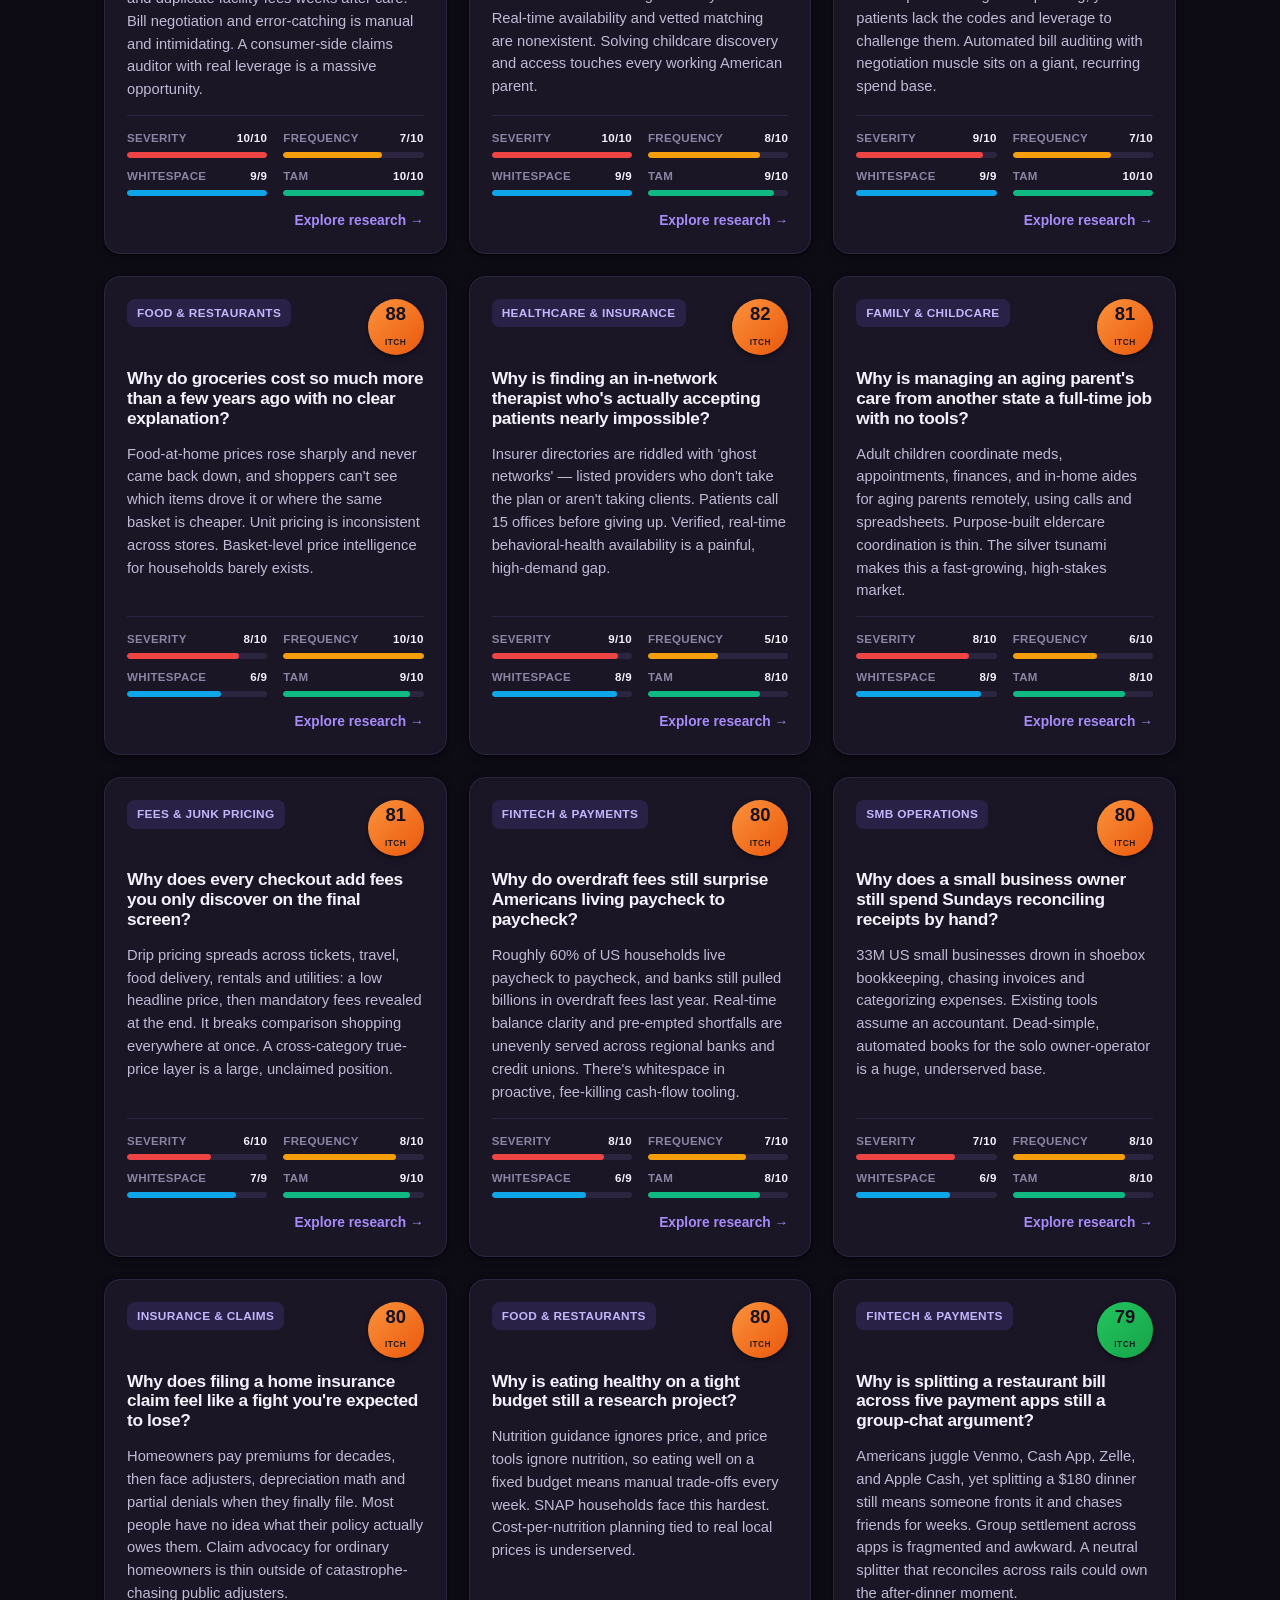
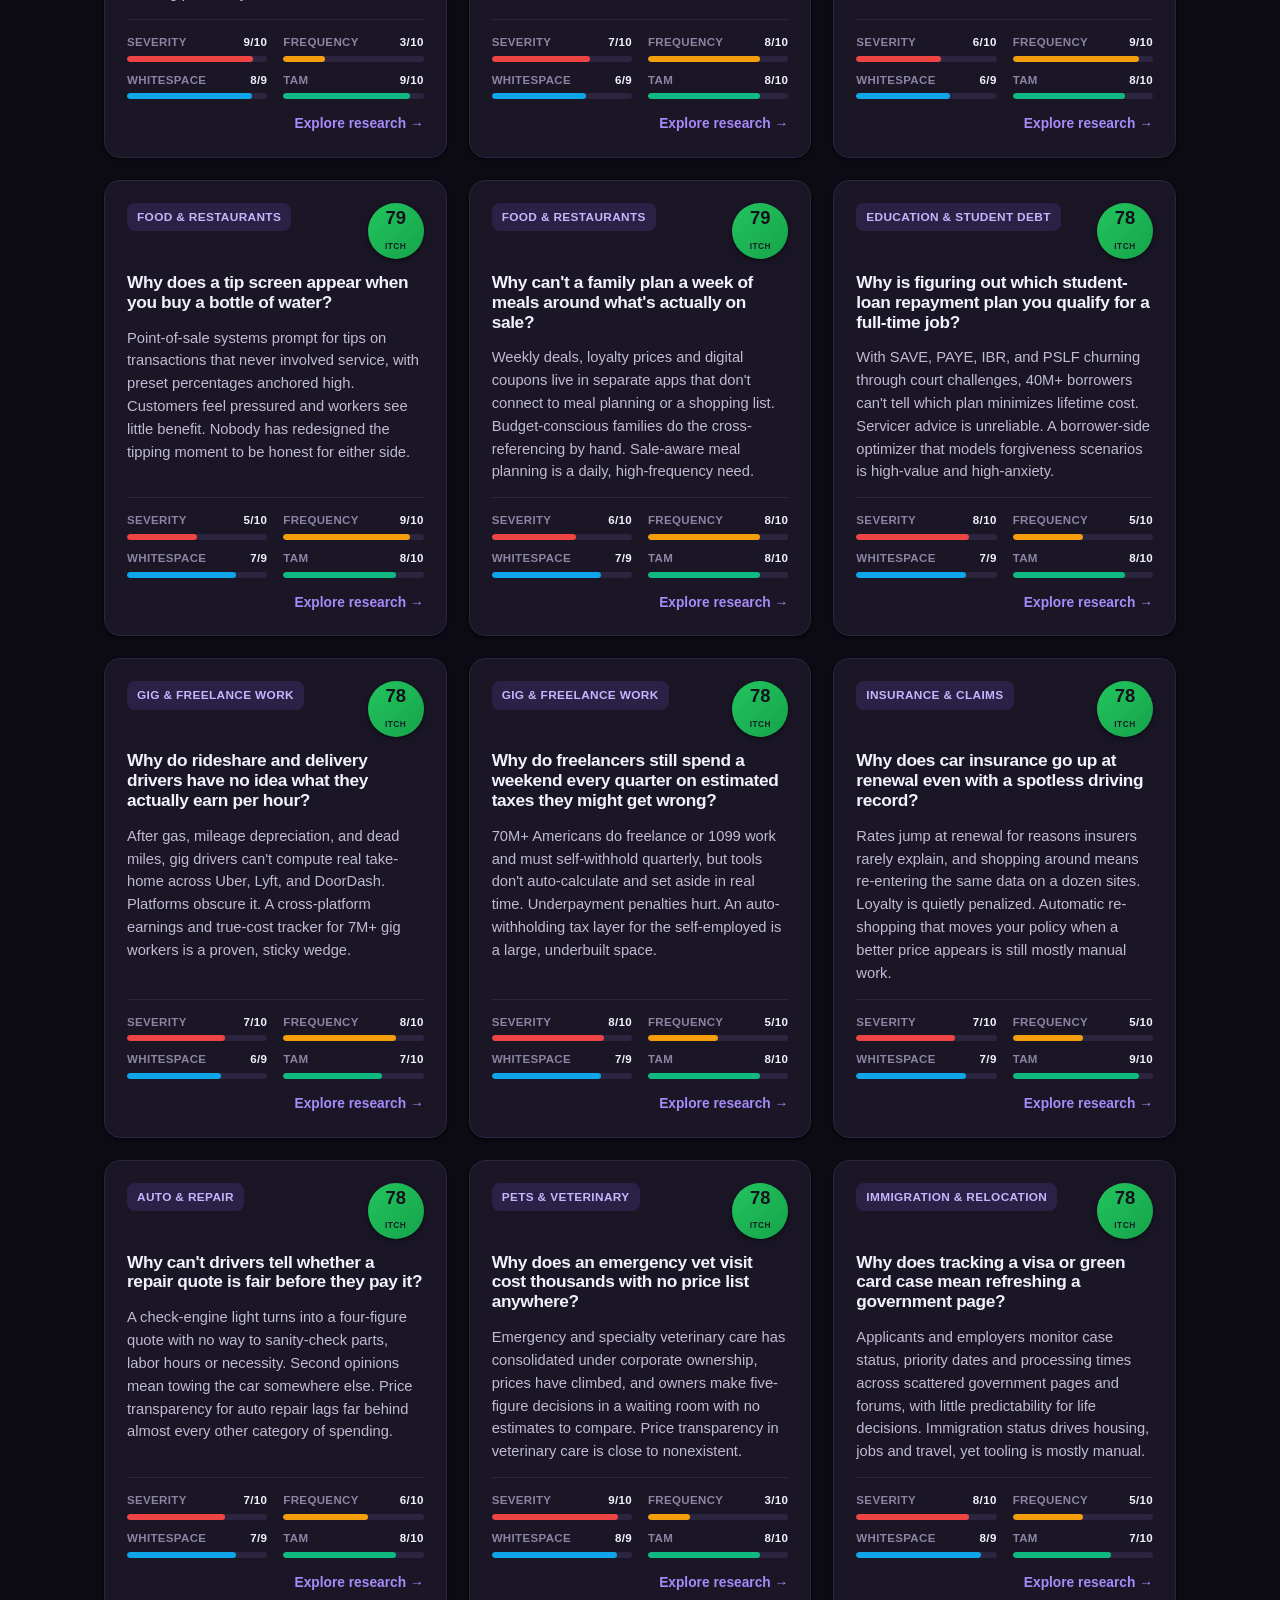
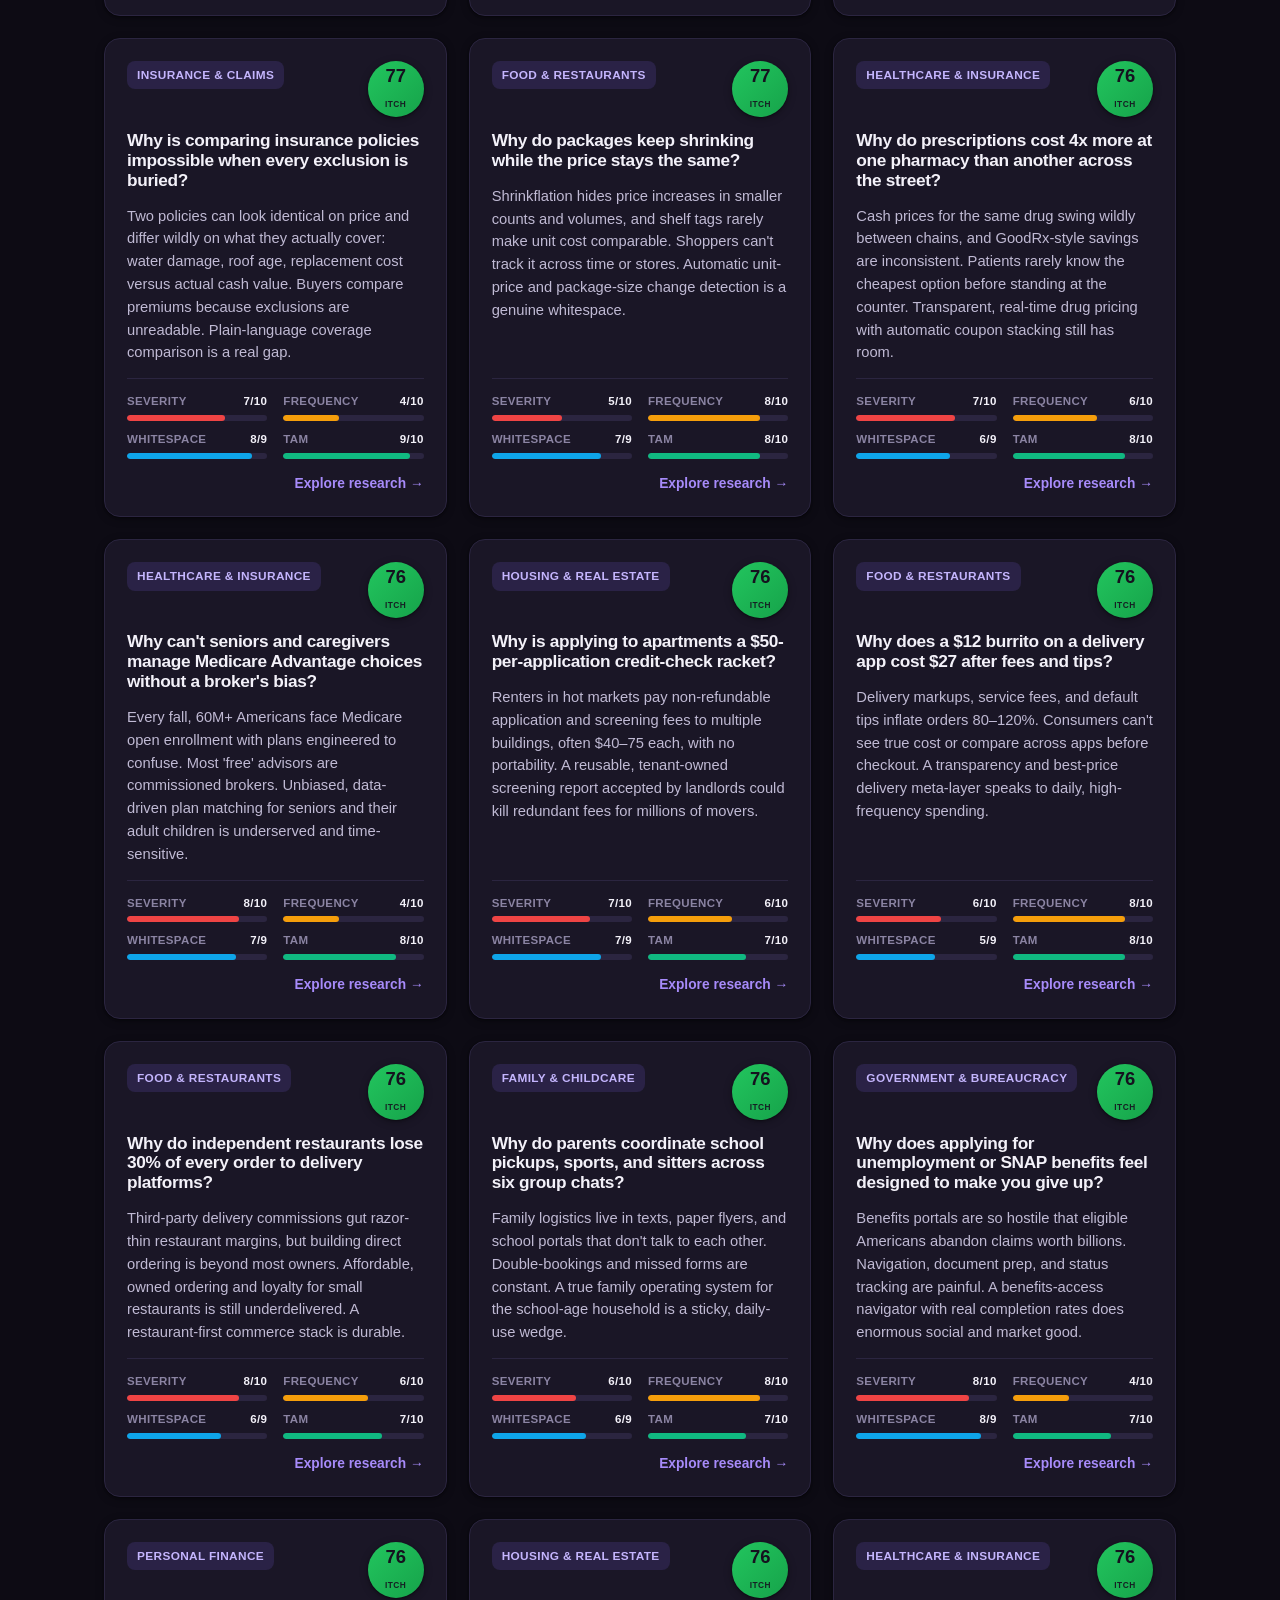
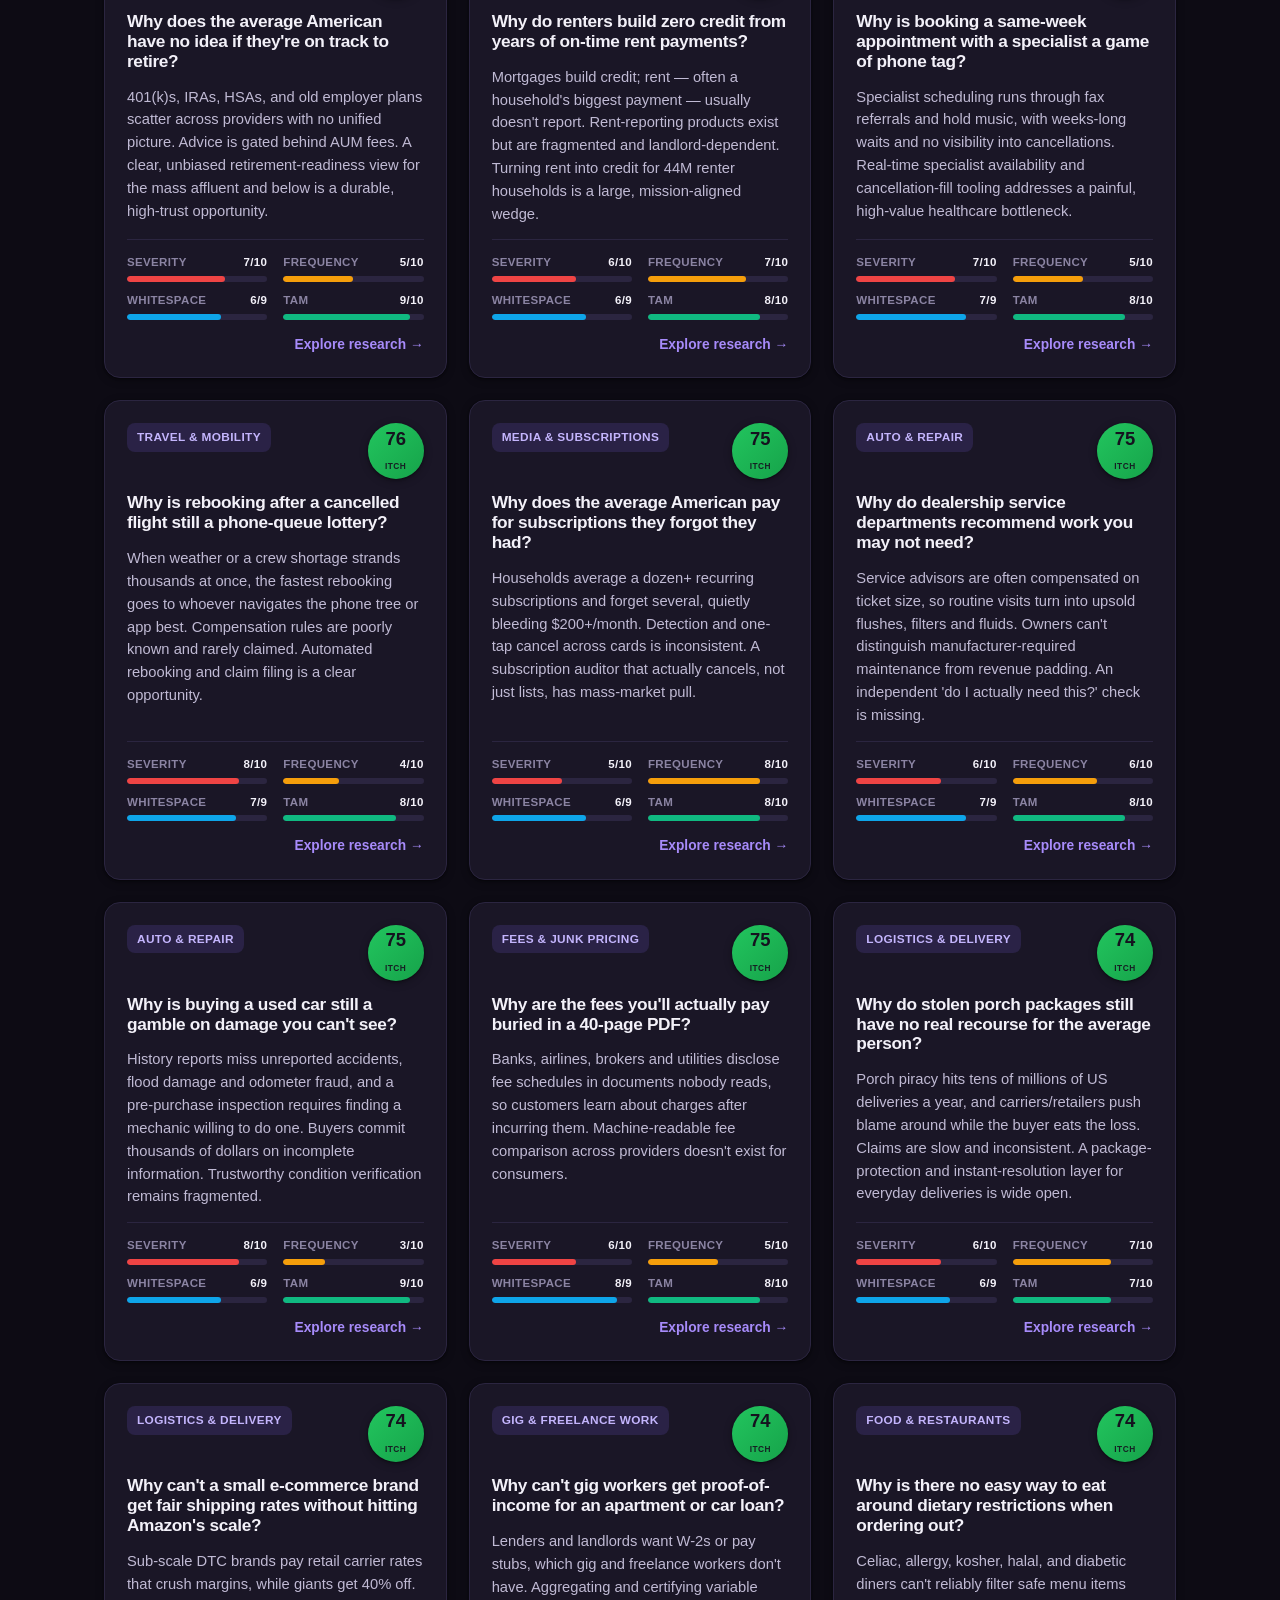
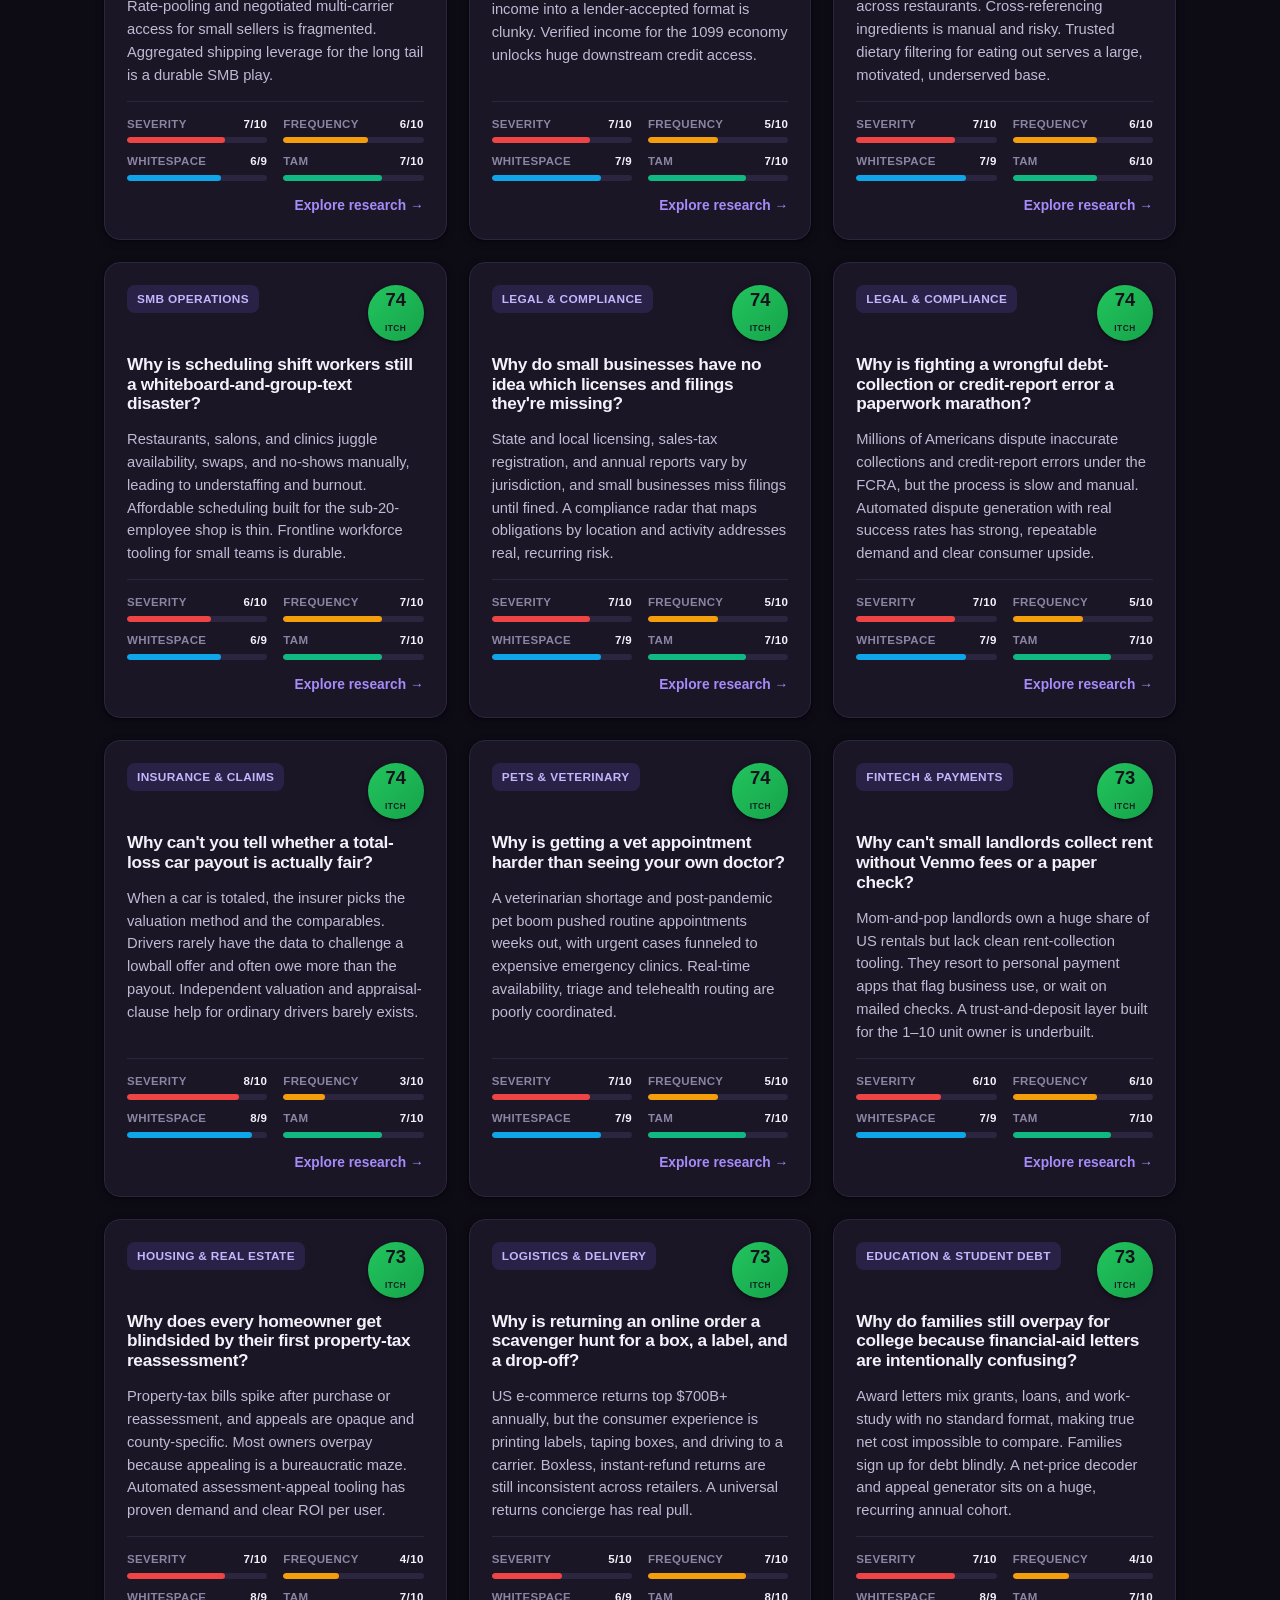
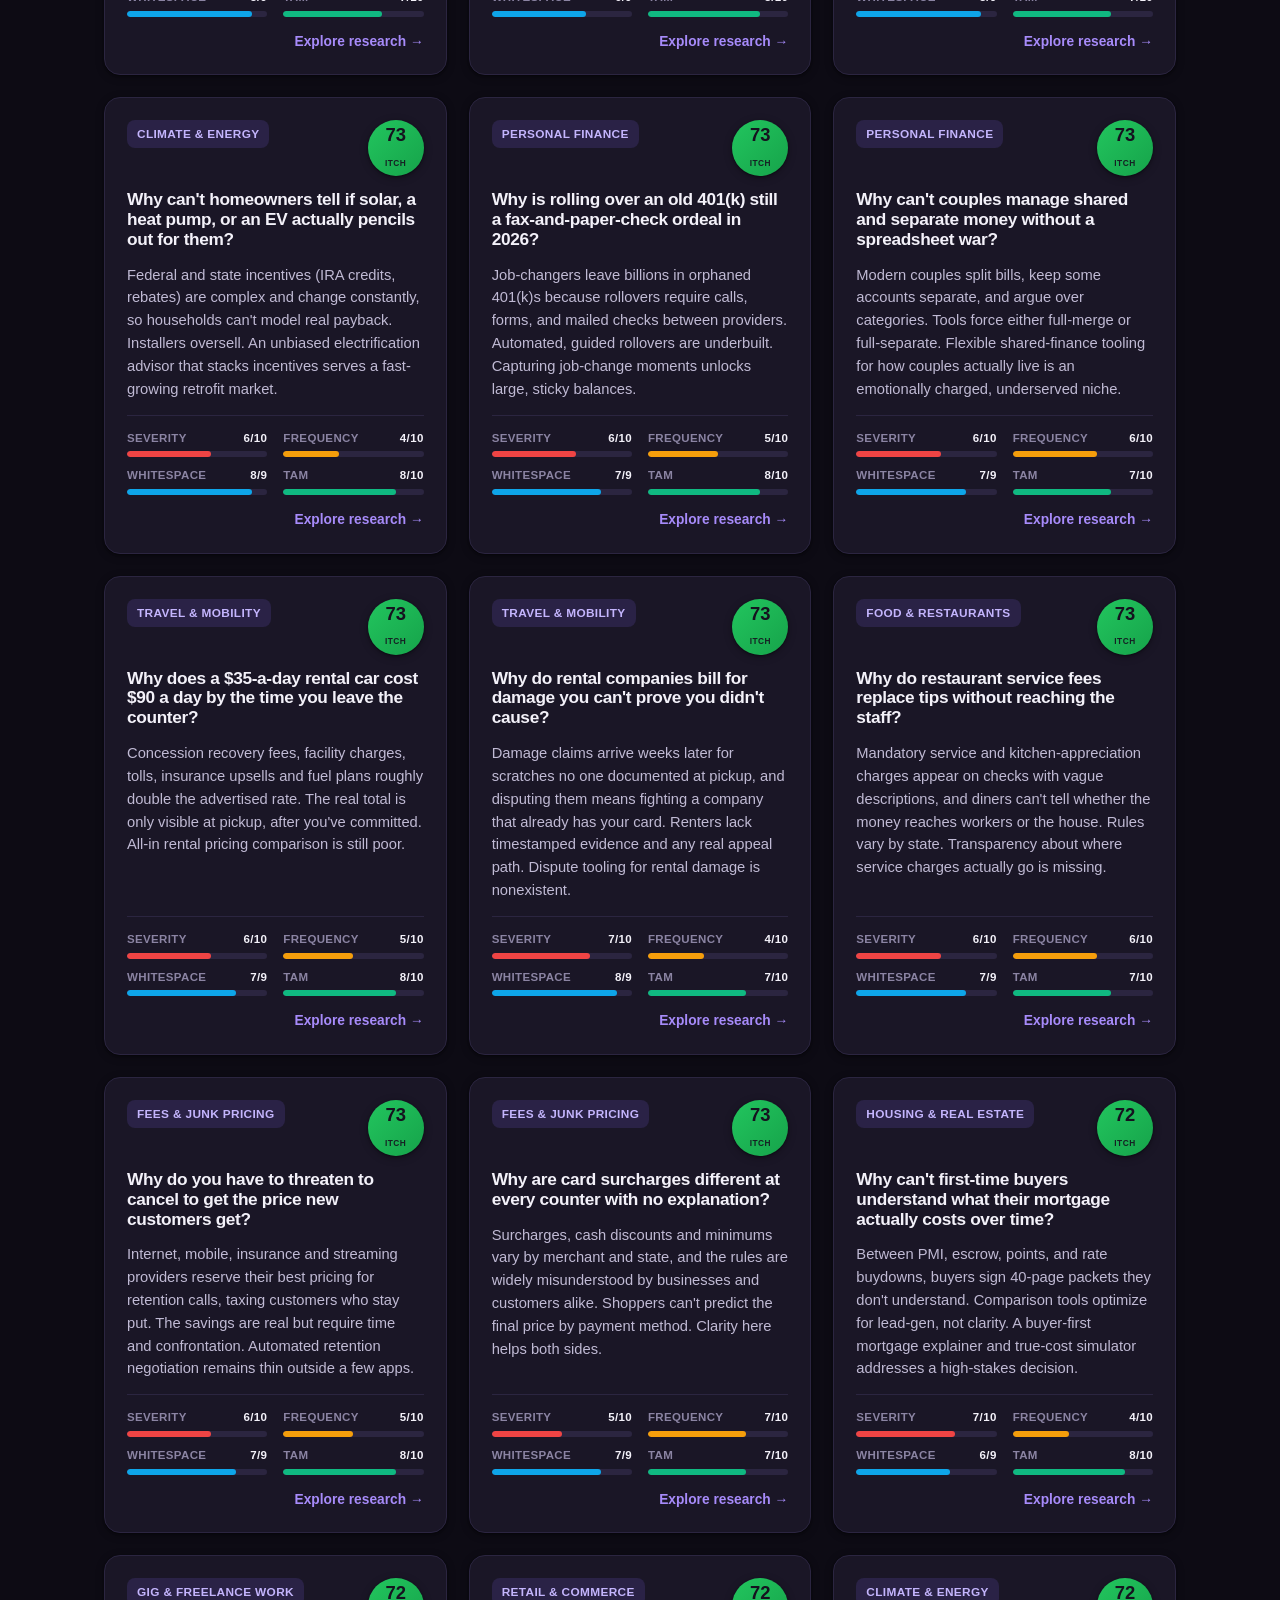
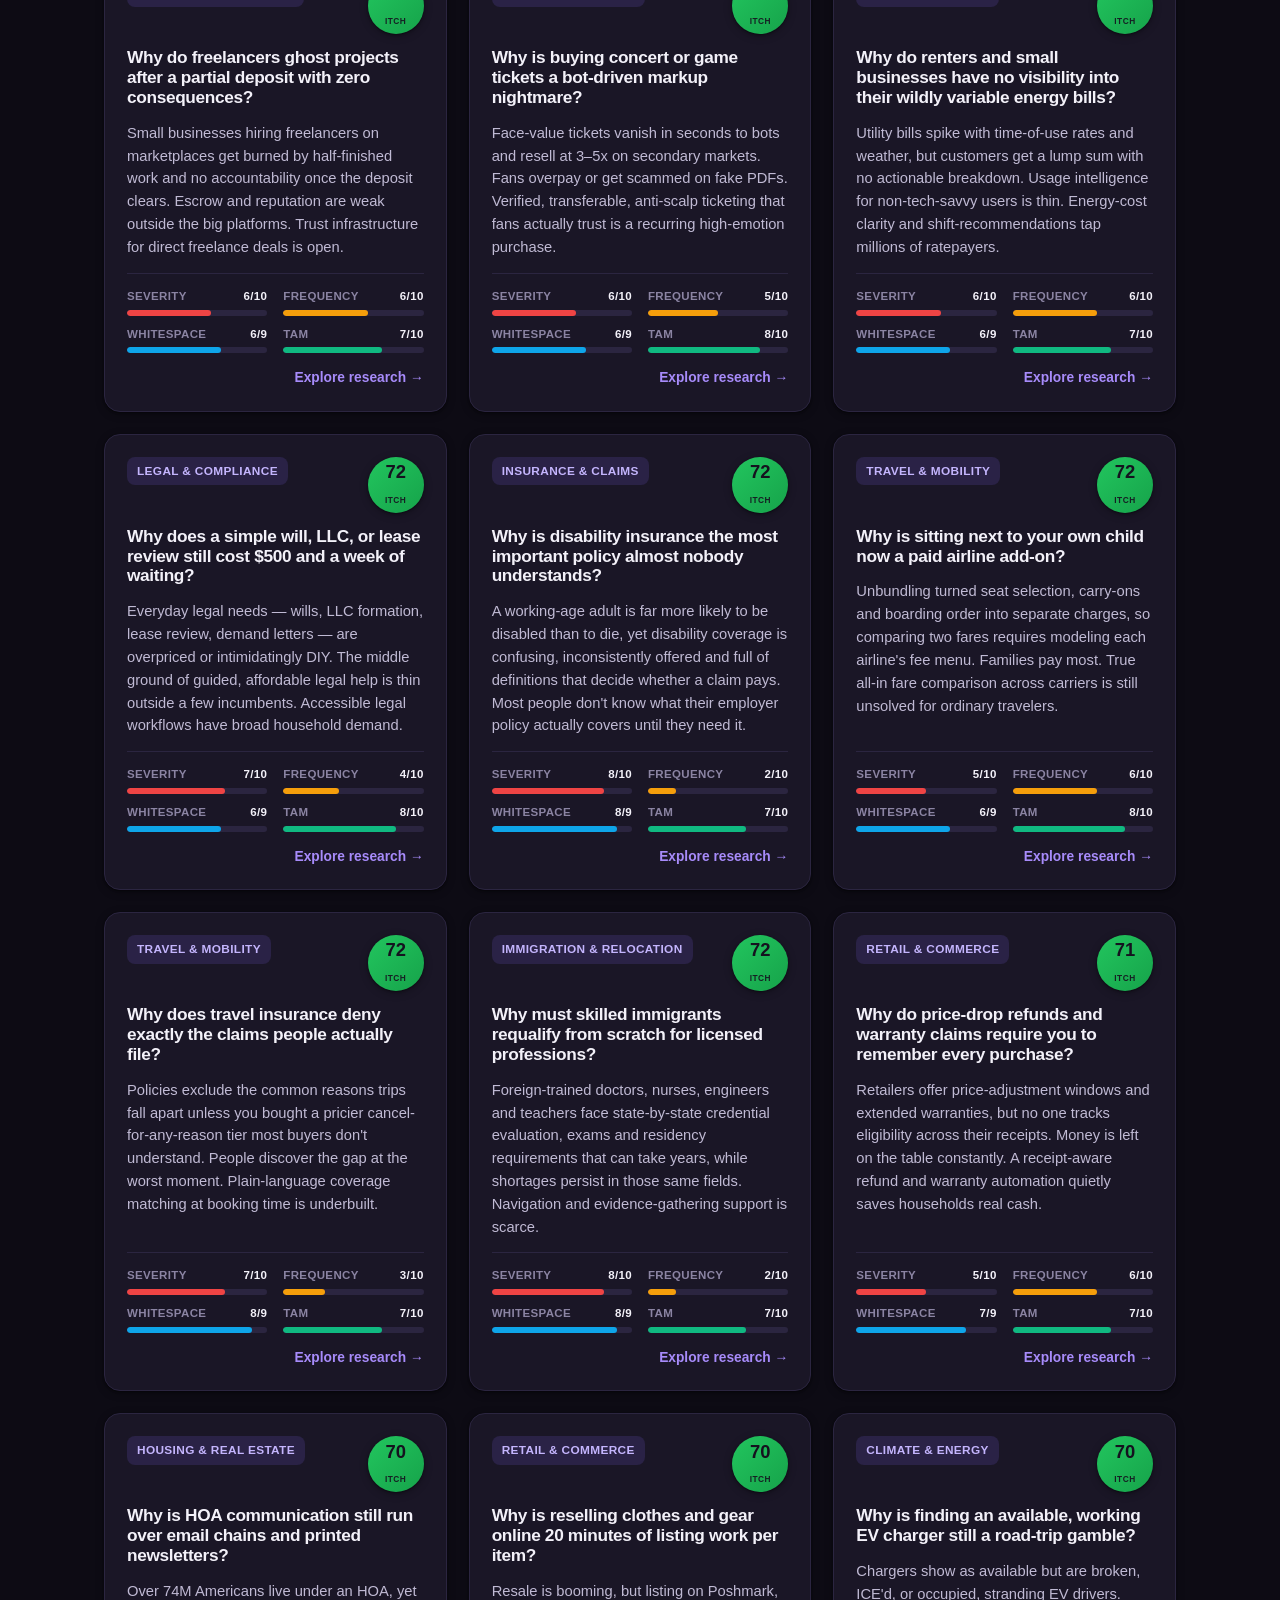
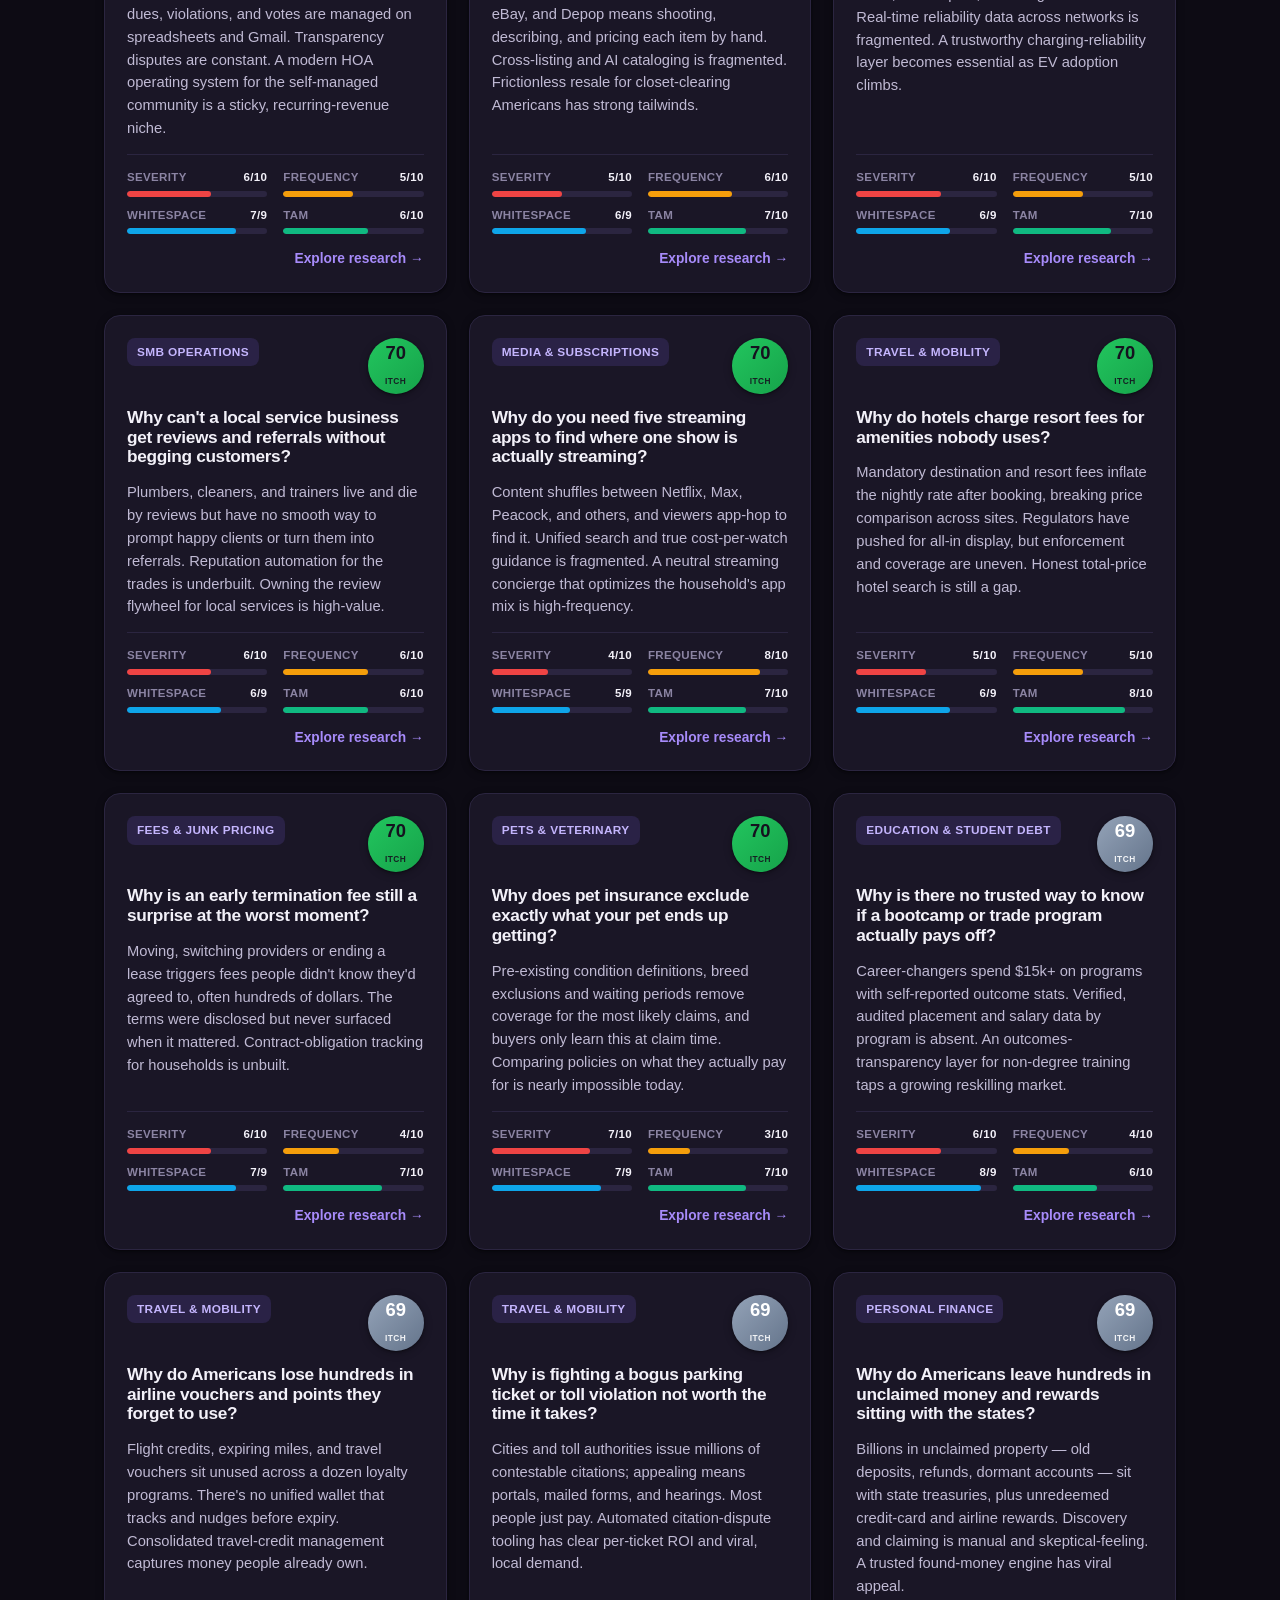
==== commit 638d437a: "Save community submissions to Supabase instead of losing them The share form only did PROBLEMS.unshi" ====
--- a/fix_my_itch_us/index.html
+++ b/fix_my_itch_us/index.html
@@ -18,7 +18,7 @@
       } catch (e) { /* storage blocked: fall back to the dark default */ }
     })();
   </script>
-  <link rel="stylesheet" href="styles.css?v=4" />
+  <link rel="stylesheet" href="styles.css?v=5" />
 </head>
 <body>
   <!-- ============================= HEADER / NAV ============================= -->
@@ -37,6 +37,7 @@
         <a href="#how">How it works</a>
         <a href="#itch-index">Itch Index</a>
         <a href="#database">Database</a>
+        <a href="#community">Community</a>
         <a href="#share" class="nav-cta">Share your itch</a>
         <button type="button" class="theme-toggle" id="theme-toggle" aria-label="Switch to light theme">
           <span class="theme-icon" aria-hidden="true">☀</span>
@@ -280,6 +281,20 @@
         </form>
       </div>
     </section>
+    <!-- ========================== COMMUNITY ============================== -->
+    <section class="section section-alt" id="community" hidden>
+      <div class="container">
+        <h2 class="section-title">Community itches</h2>
+        <p class="section-lead">
+          Problems submitted by visitors. These are unscored and unreviewed — the
+          Itch Index comes from research, which these have not had yet.
+        </p>
+        <p class="count-line">
+          <strong id="community-count">0</strong> submitted <span id="community-note">so far</span>
+        </p>
+        <div class="grid" id="community-grid" aria-live="polite"></div>
+      </div>
+    </section>
   </main>
 
   <!-- ============================== FOOTER =============================== -->
@@ -322,8 +337,9 @@
   <p class="toast" id="toast" role="status" aria-live="polite" hidden></p>
 
   <!-- Data first, then research, then app logic. No modules, no CDNs — works offline. -->
-  <script src="data.js?v=4"></script>
-  <script src="research.js?v=4"></script>
-  <script src="app.js?v=4"></script>
+  <script src="config.js?v=5"></script>
+  <script src="data.js?v=5"></script>
+  <script src="research.js?v=5"></script>
+  <script src="app.js?v=5"></script>
 </body>
 </html>
--- a/fix_my_itch_us/styles.css
+++ b/fix_my_itch_us/styles.css
@@ -628,6 +628,16 @@
   color: var(--ink-faint);
   font-size: 1.05rem;
 }
+
+/* -------------------------- Community feed -------------------------- */
+.card-community { border-style: dashed; }
+.score.unscored {
+  background: var(--bg-alt);
+  border: 1px dashed var(--line);
+  color: var(--ink-faint);
+  box-shadow: none;
+}
+.score.unscored .score-num { font-size: 1.3rem; }
 
 /* ----------------------------- Share ------------------------------- */
 .section-cta {
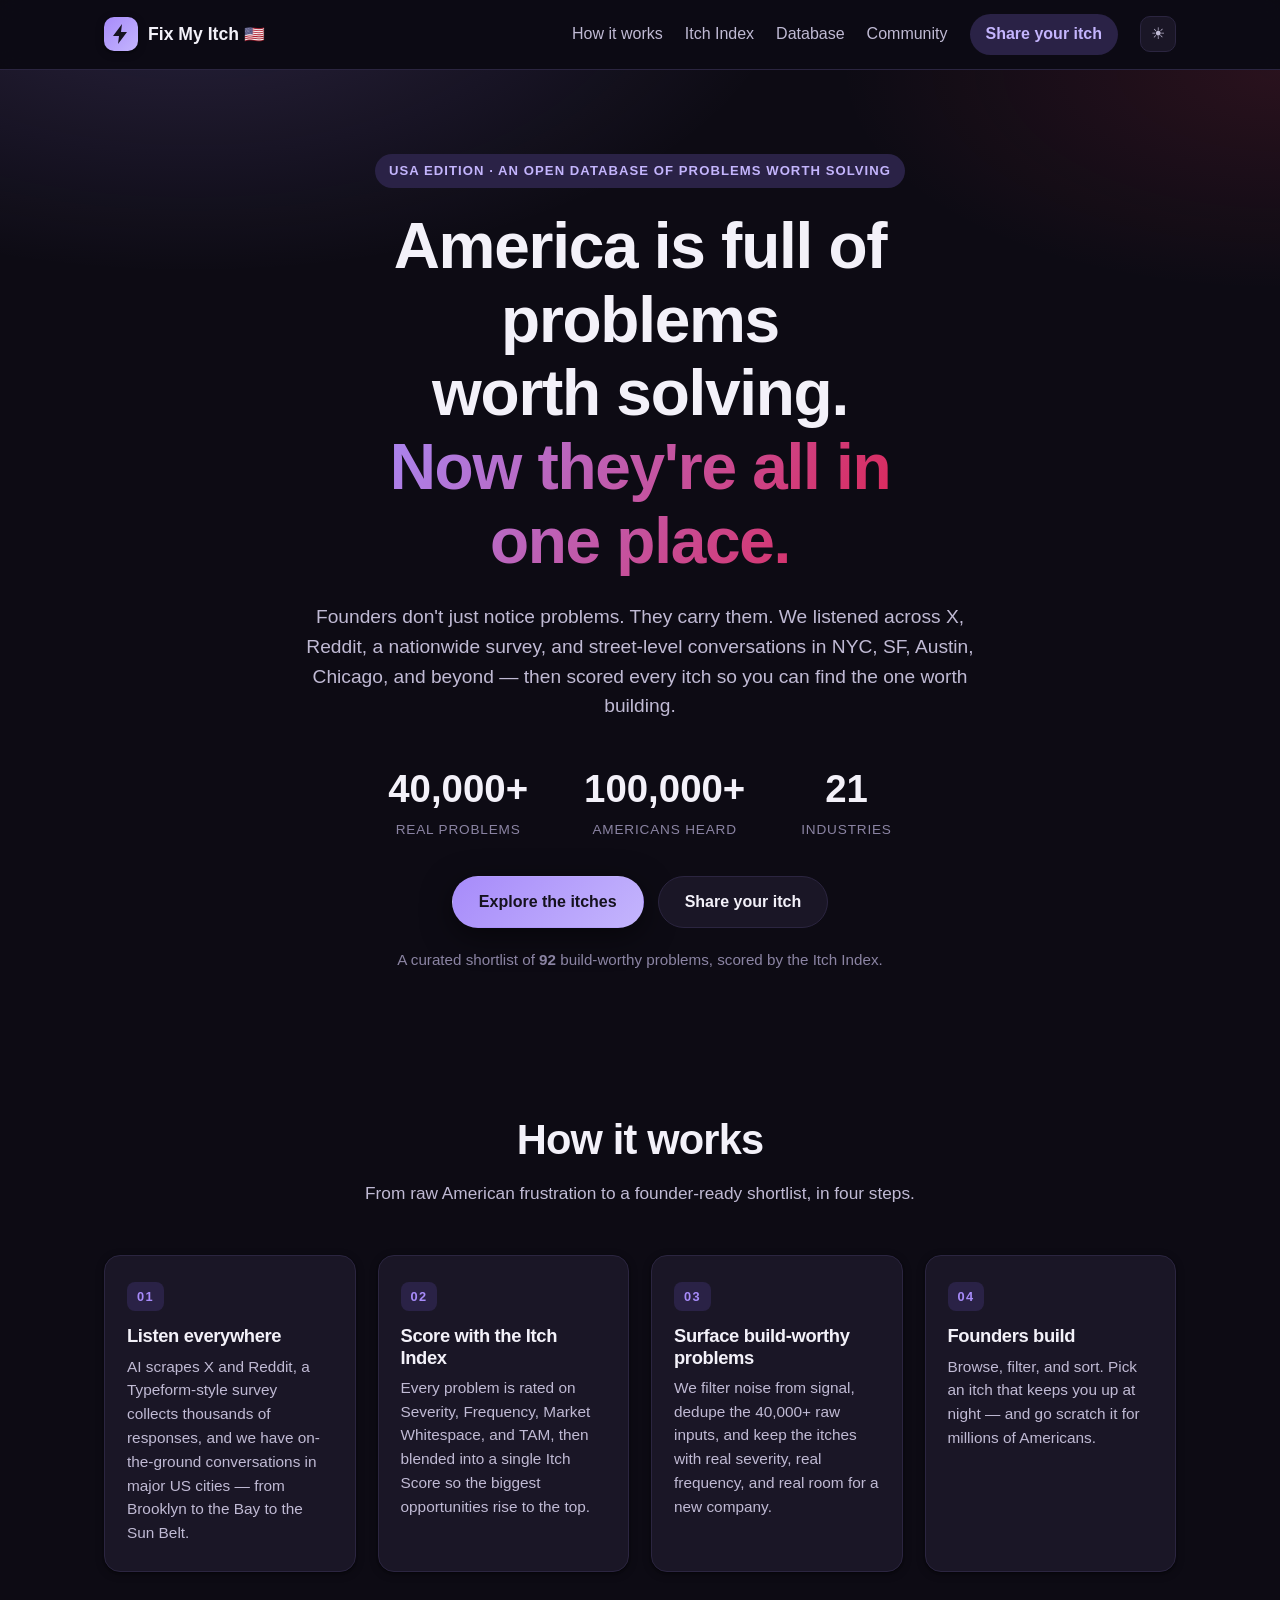
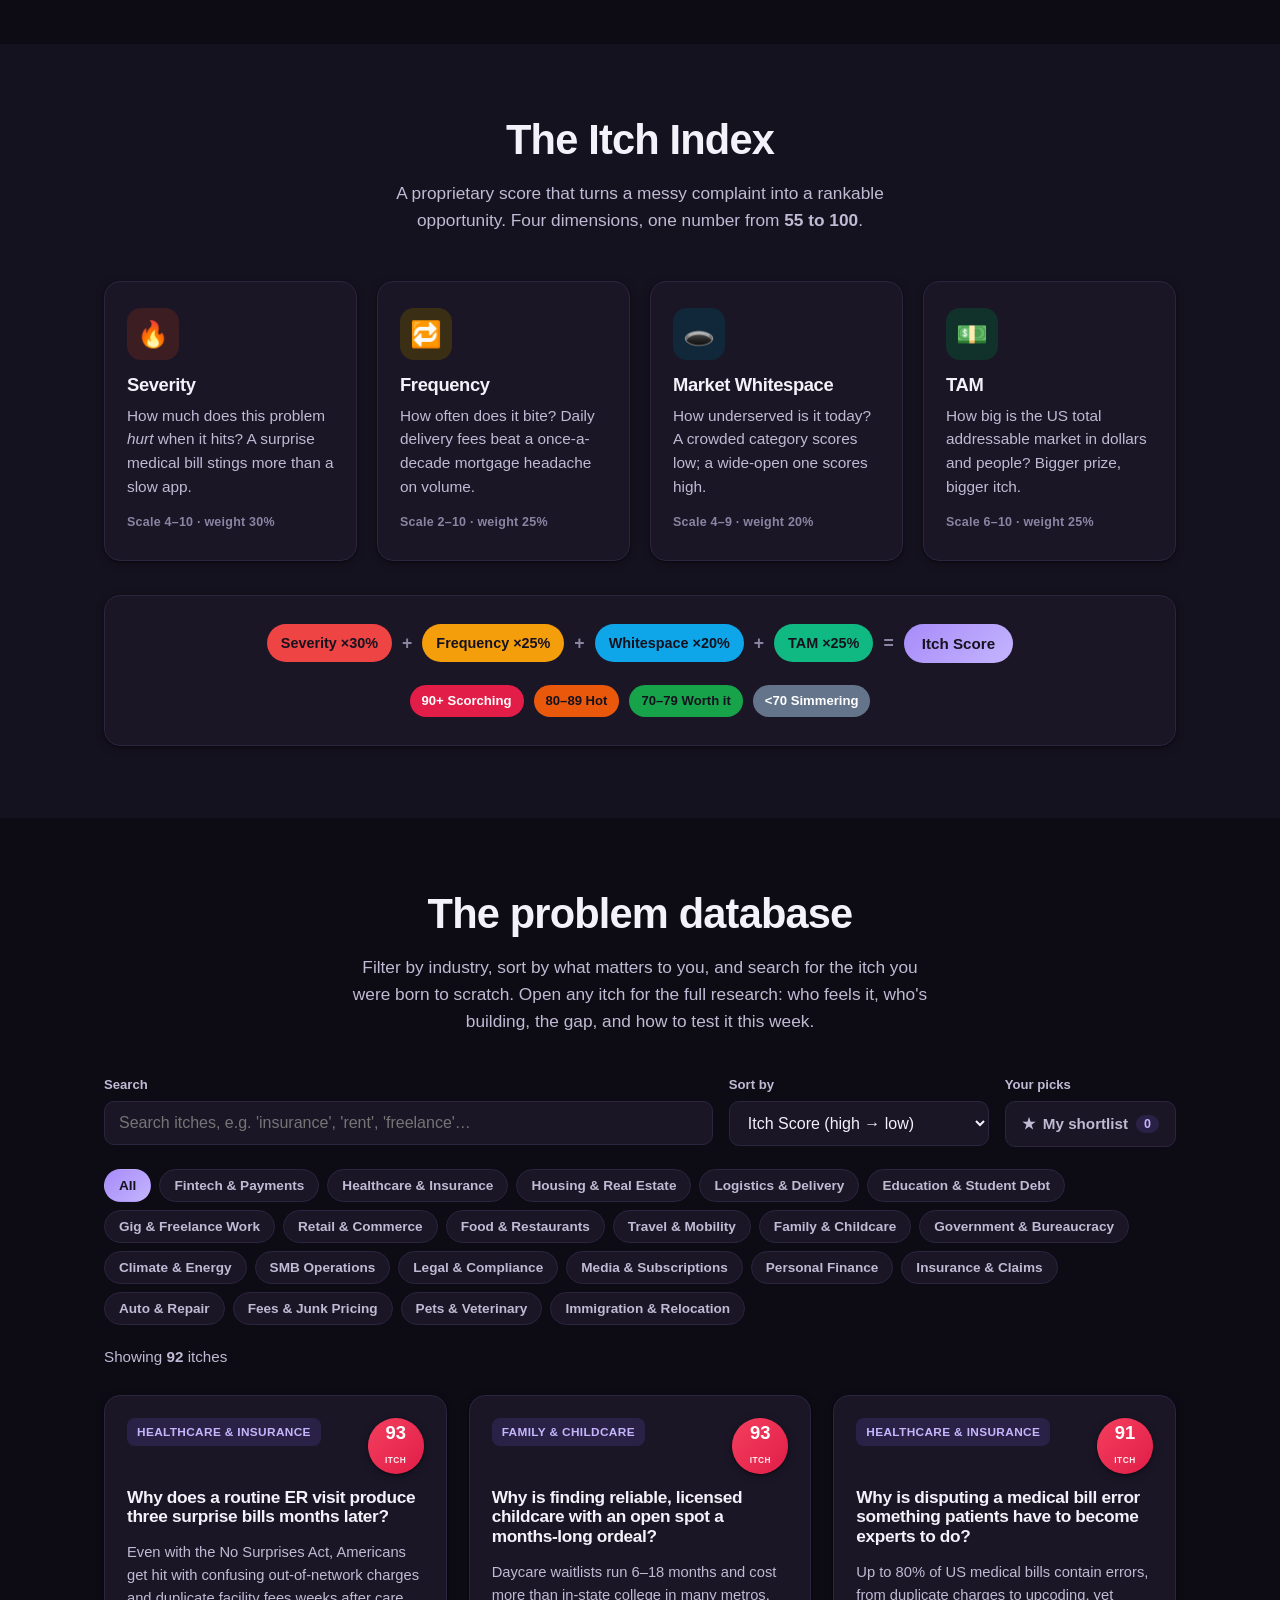
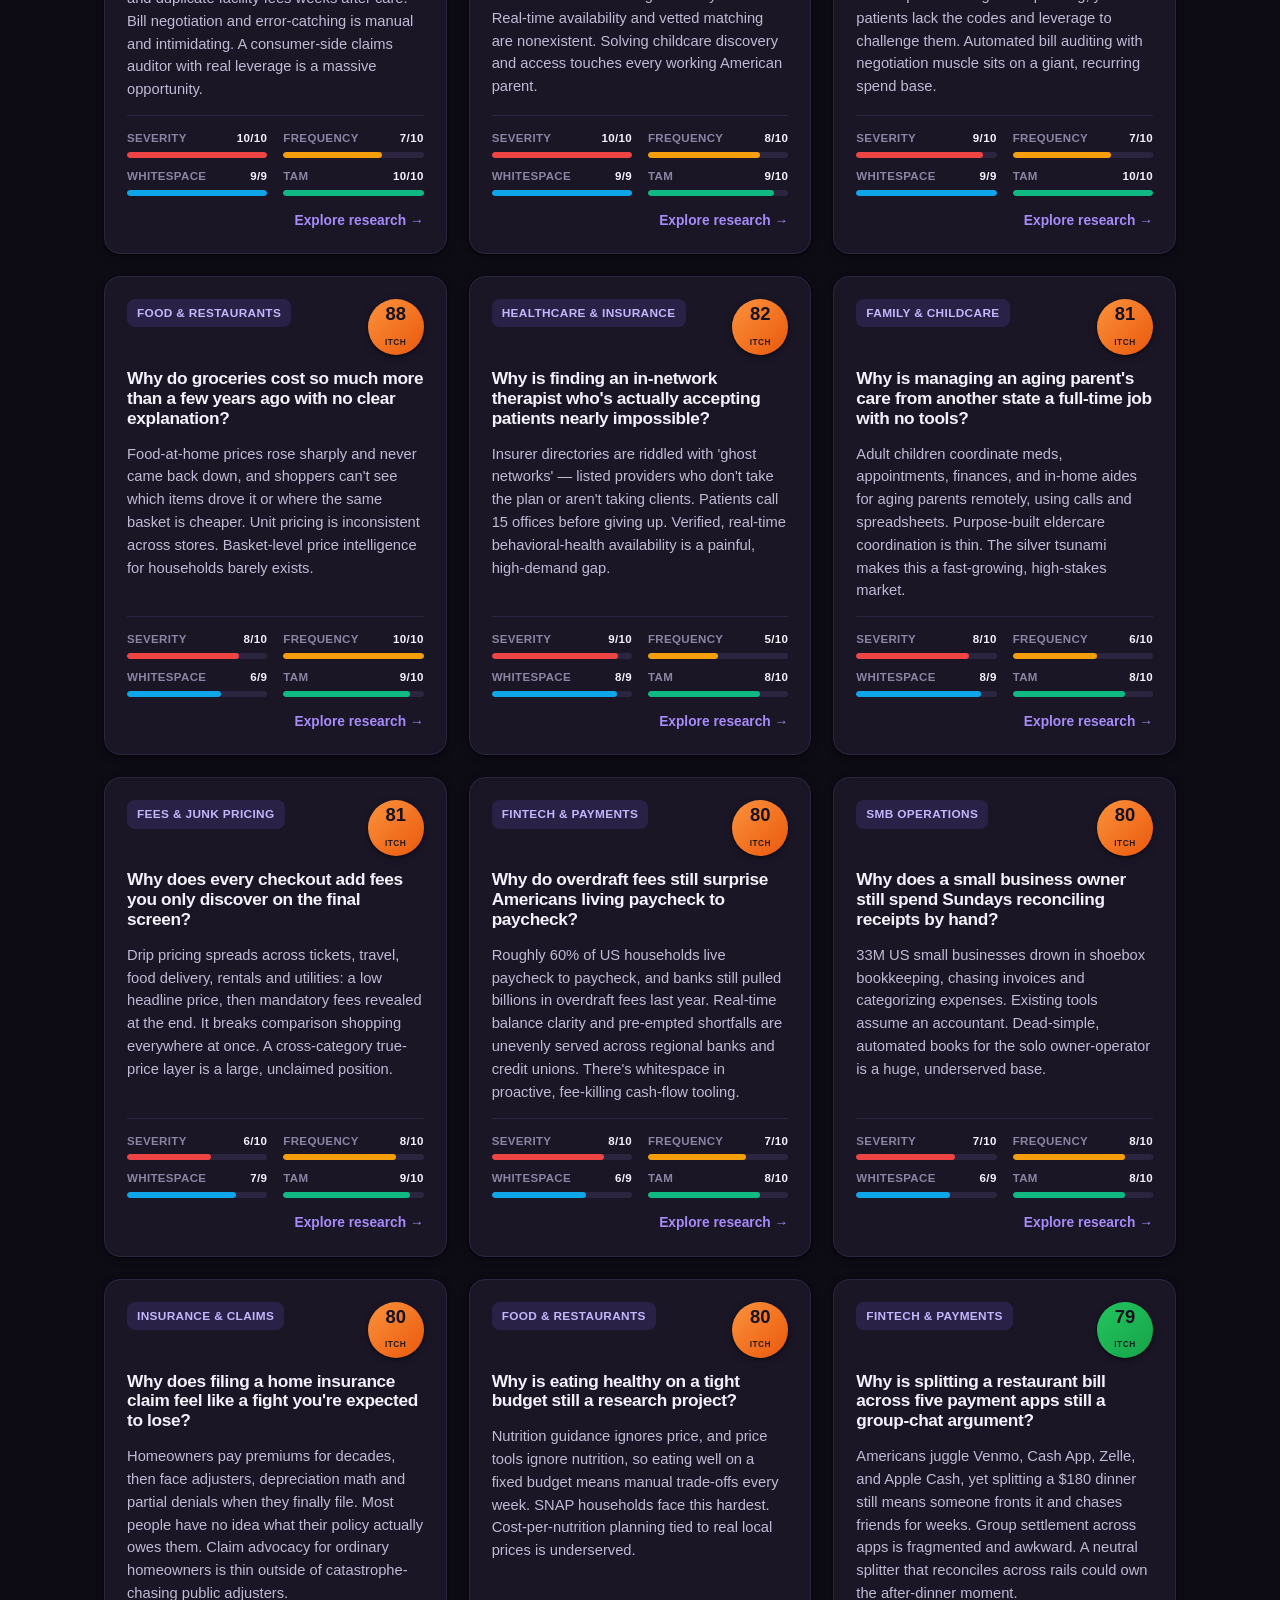
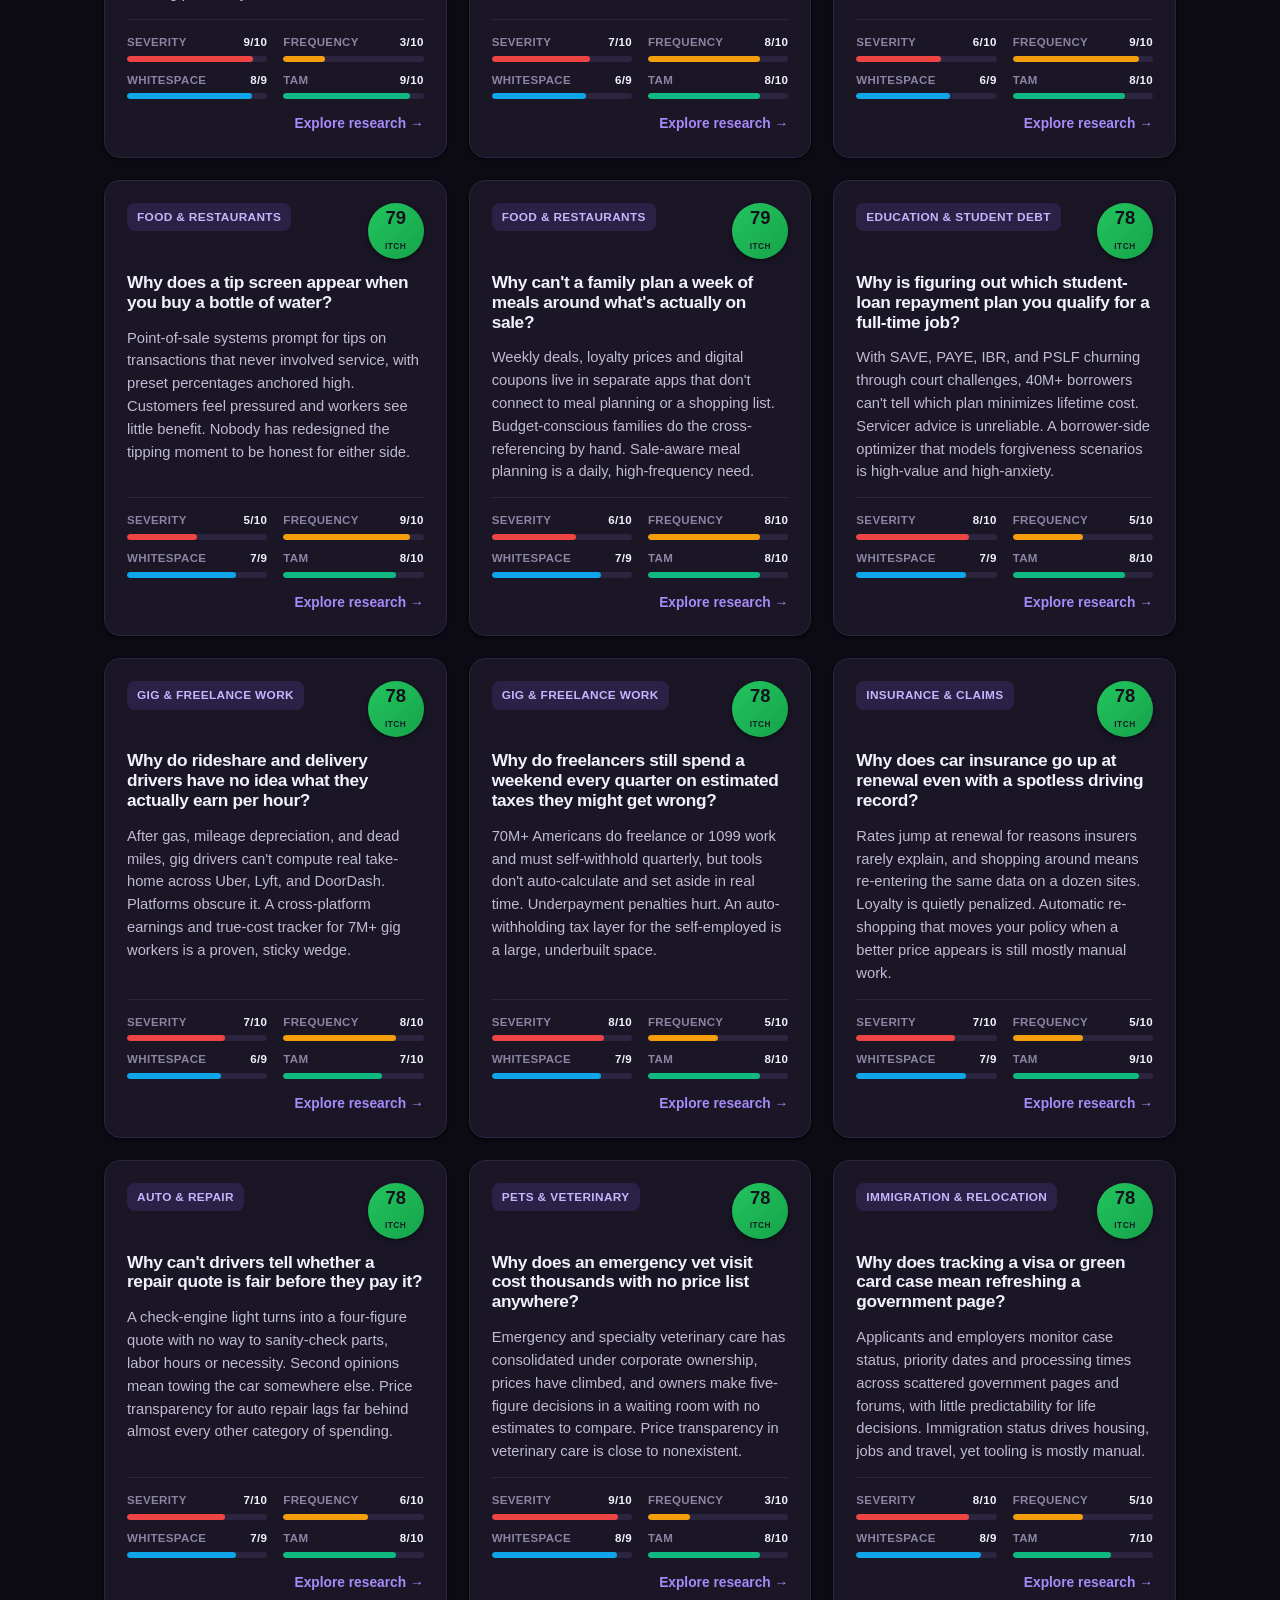
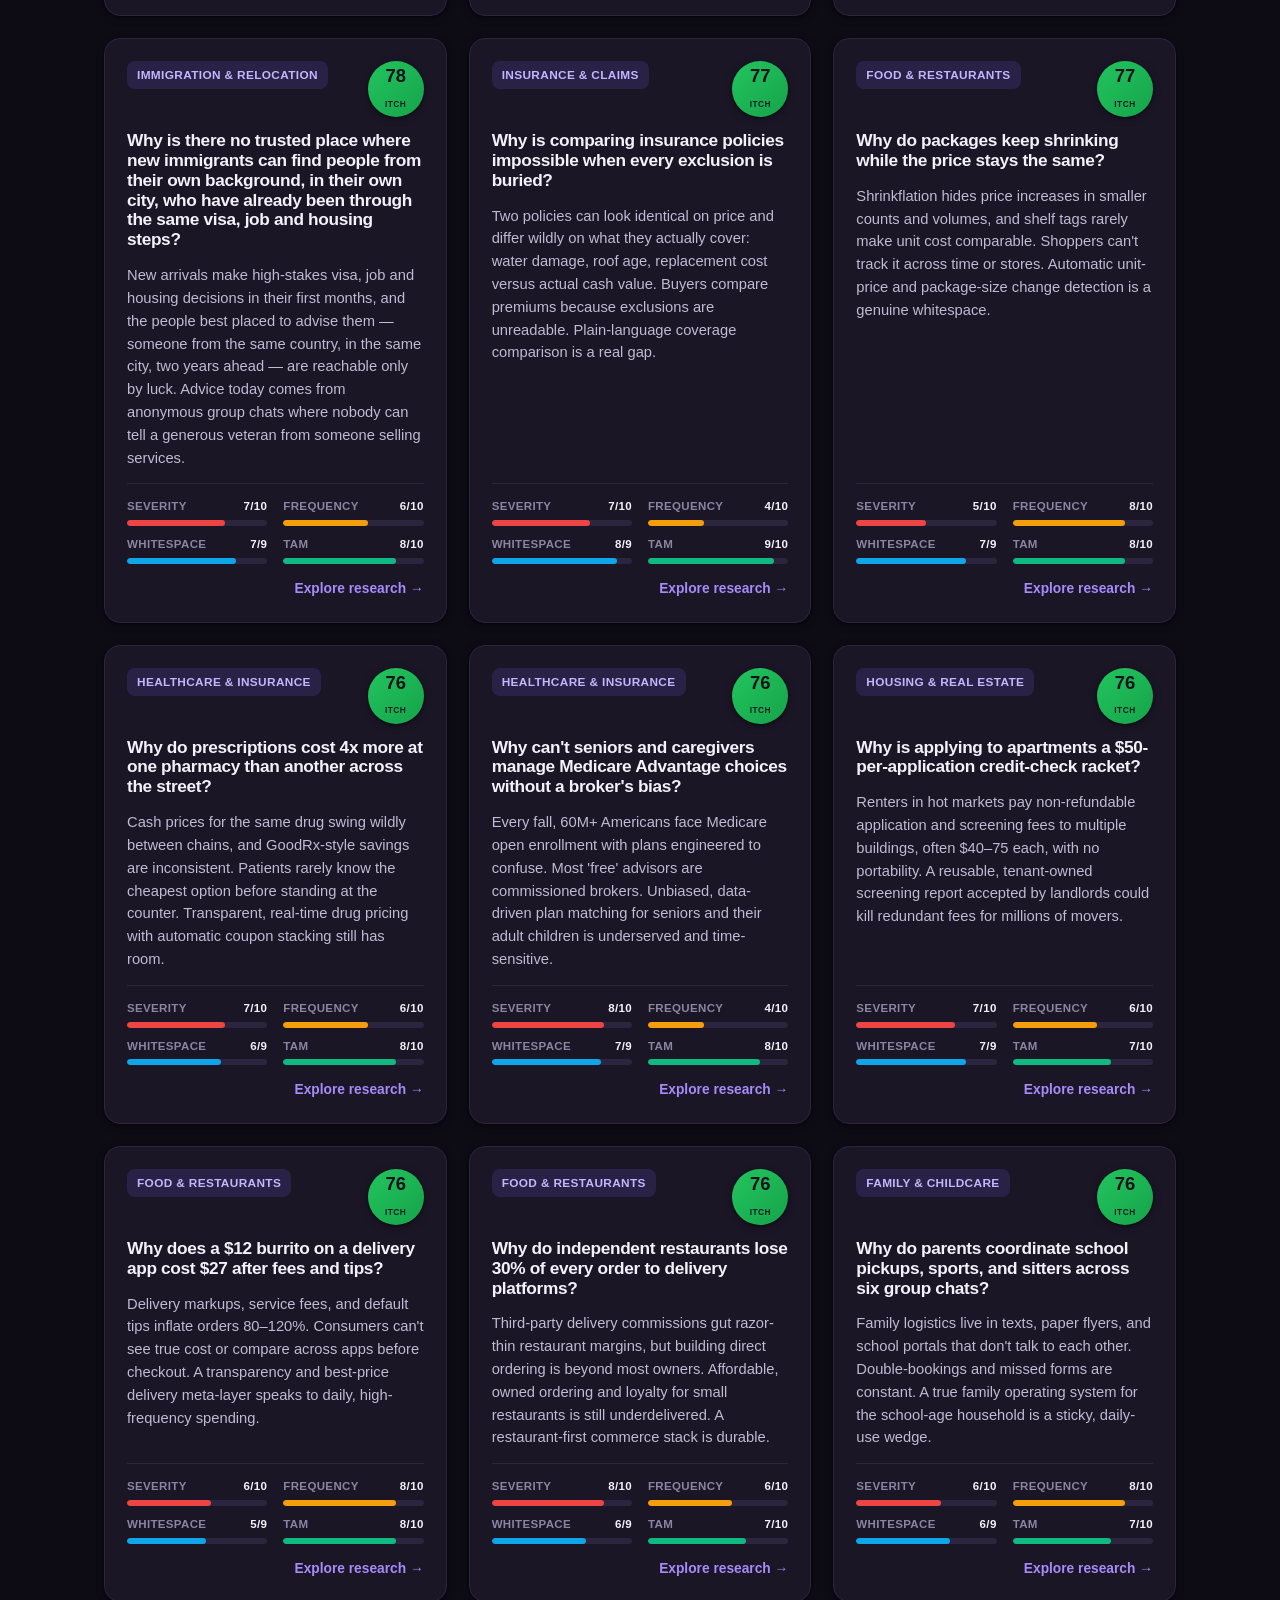
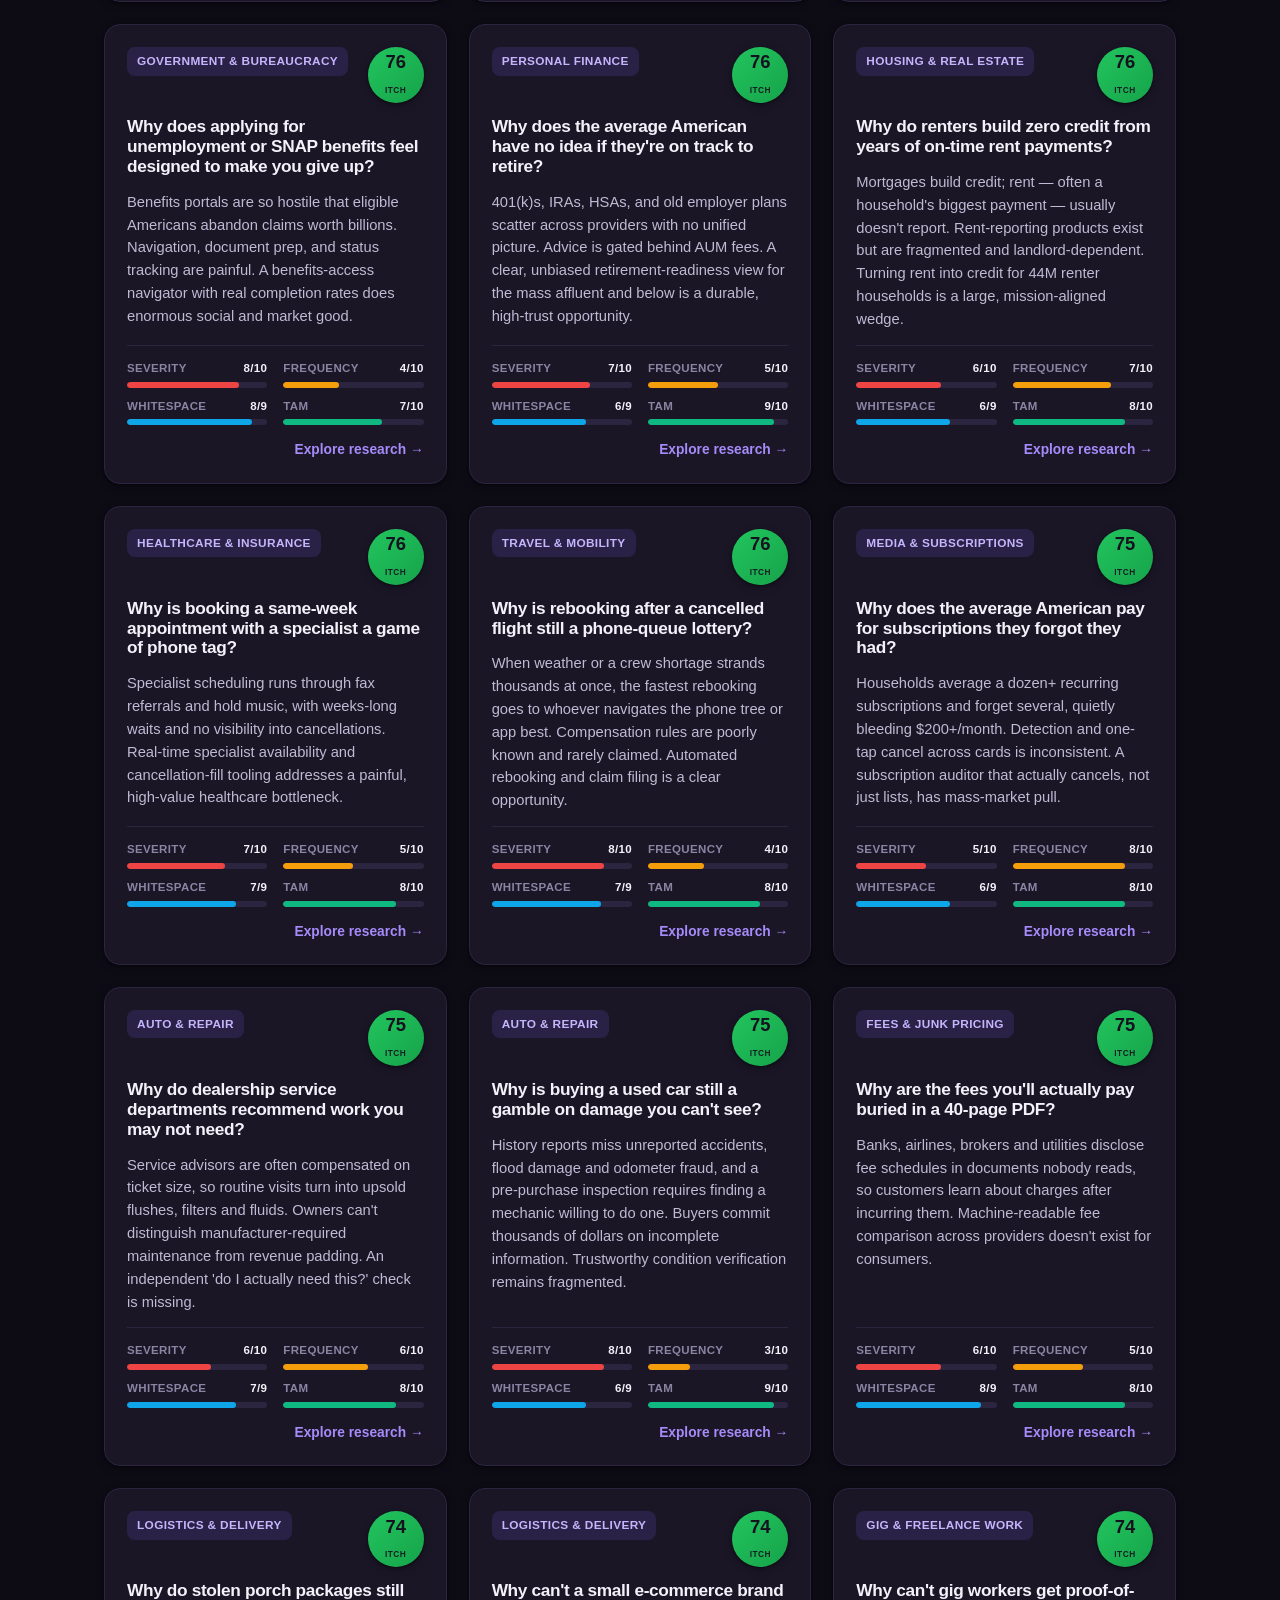
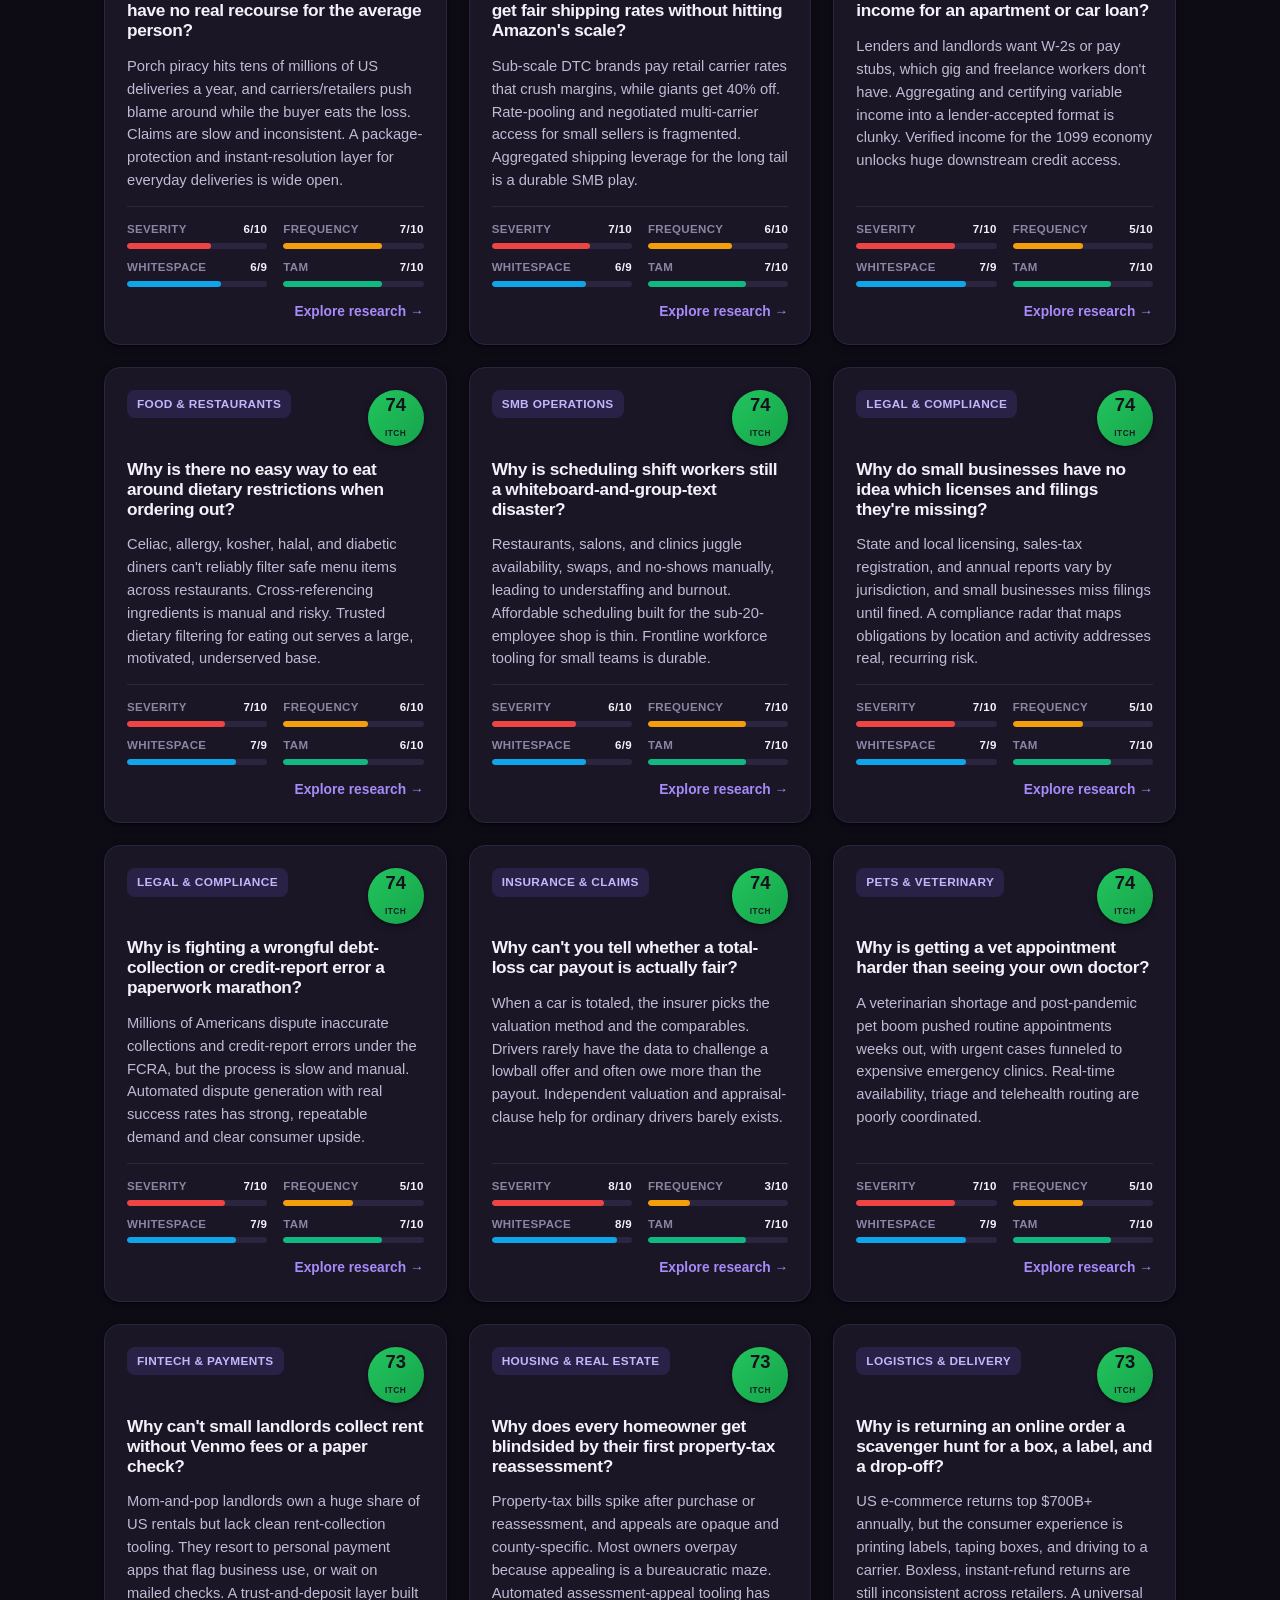
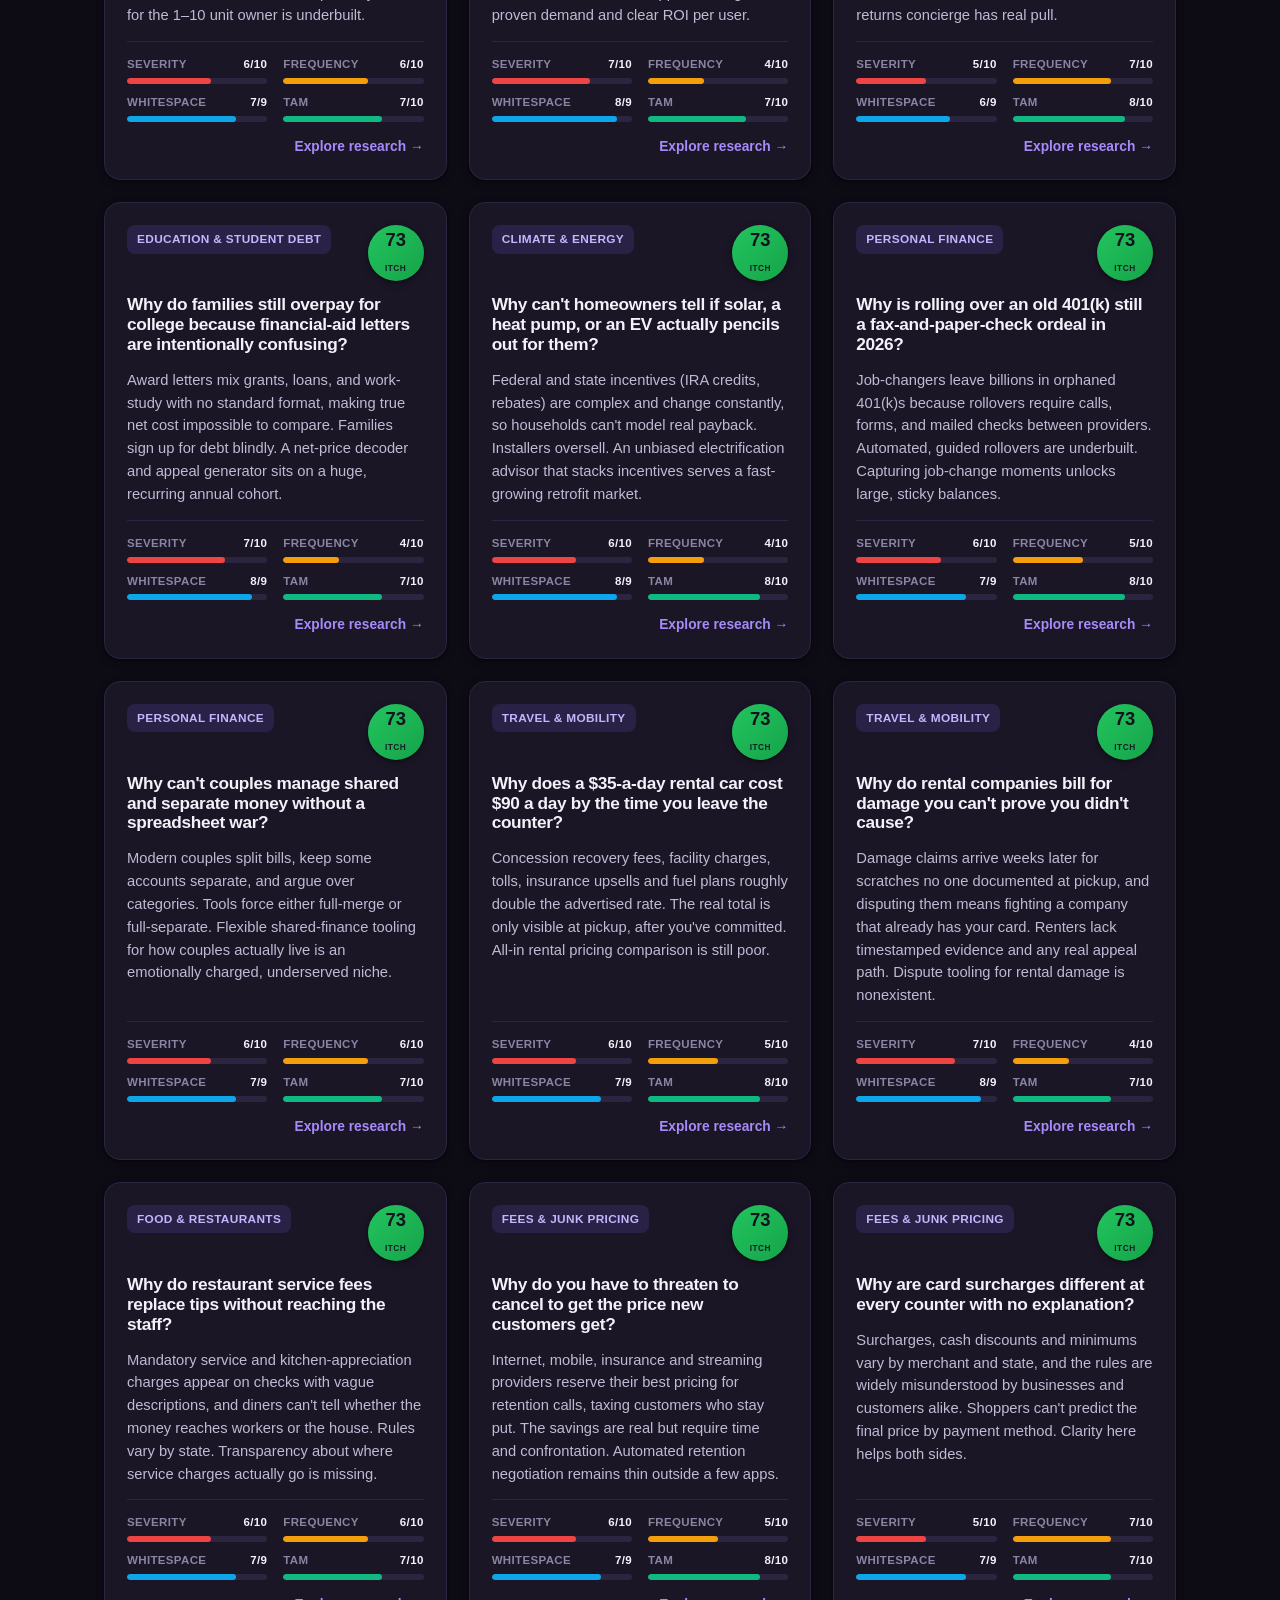
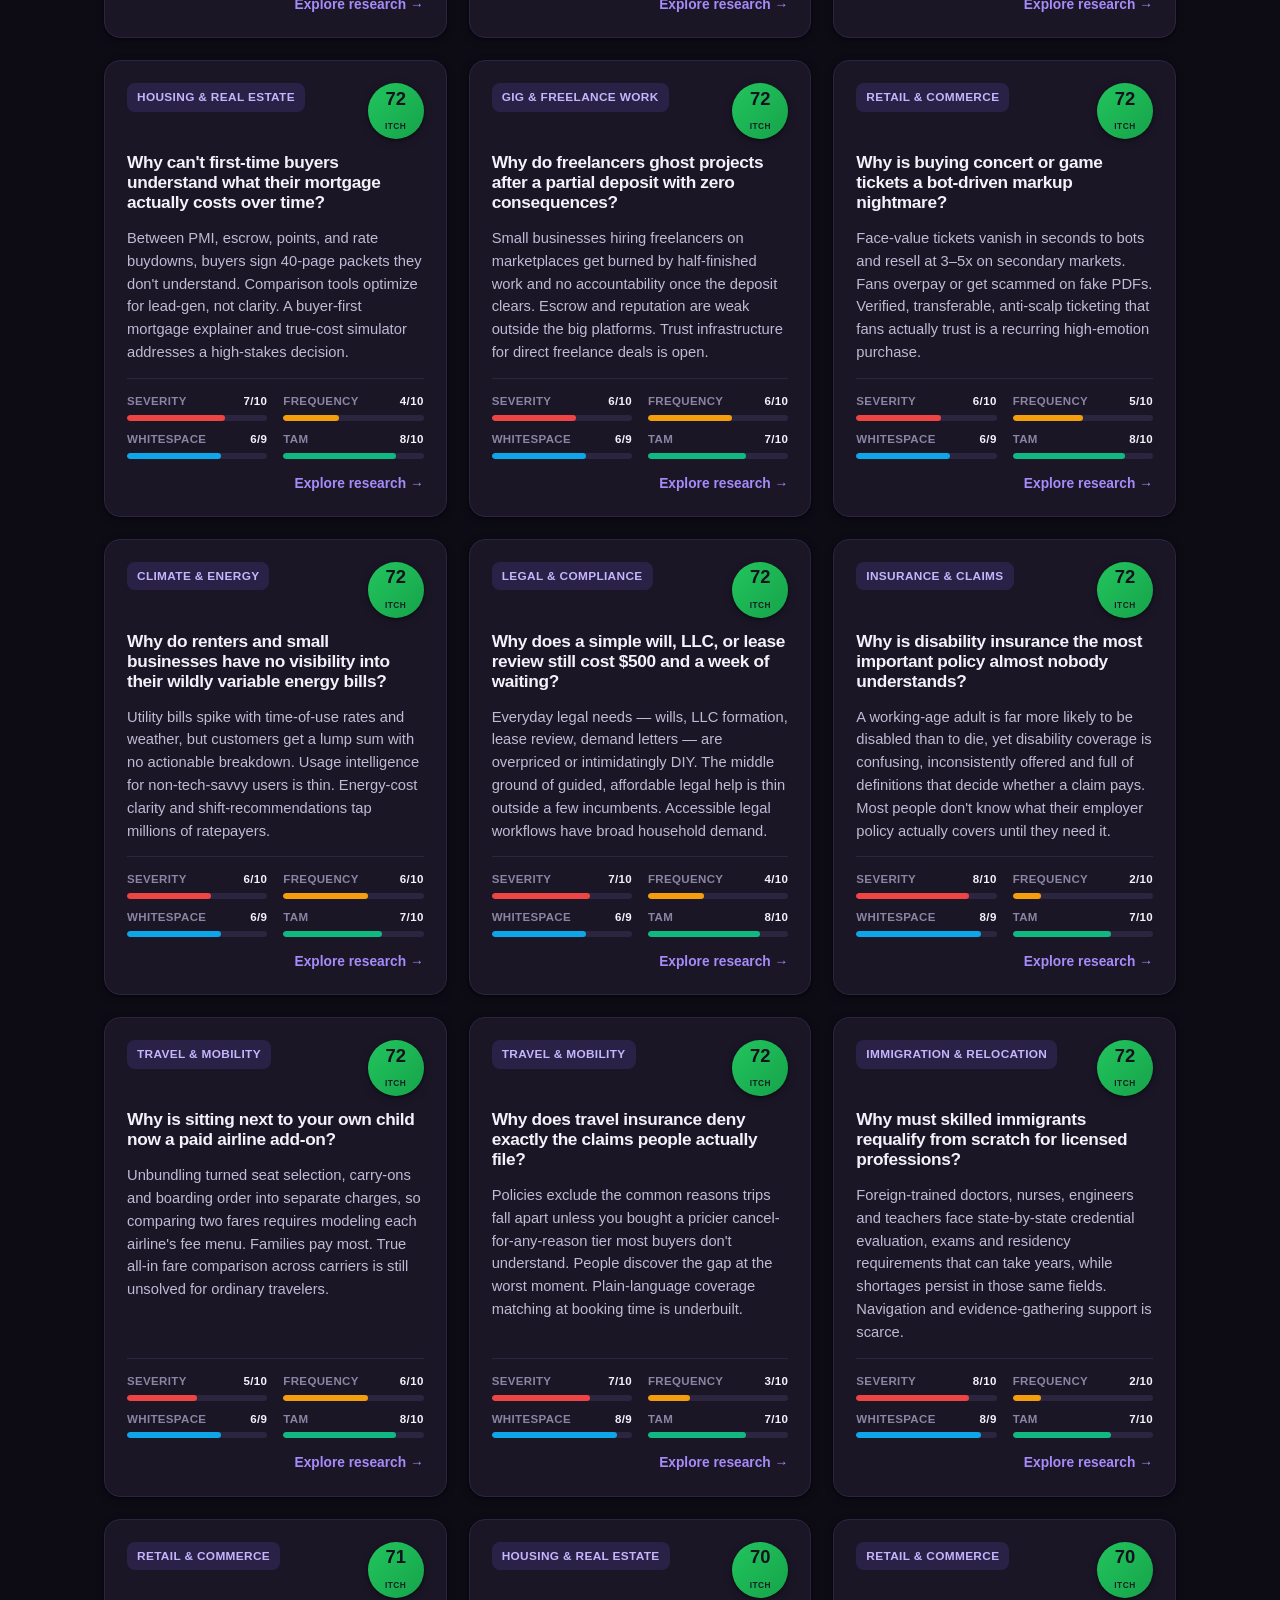
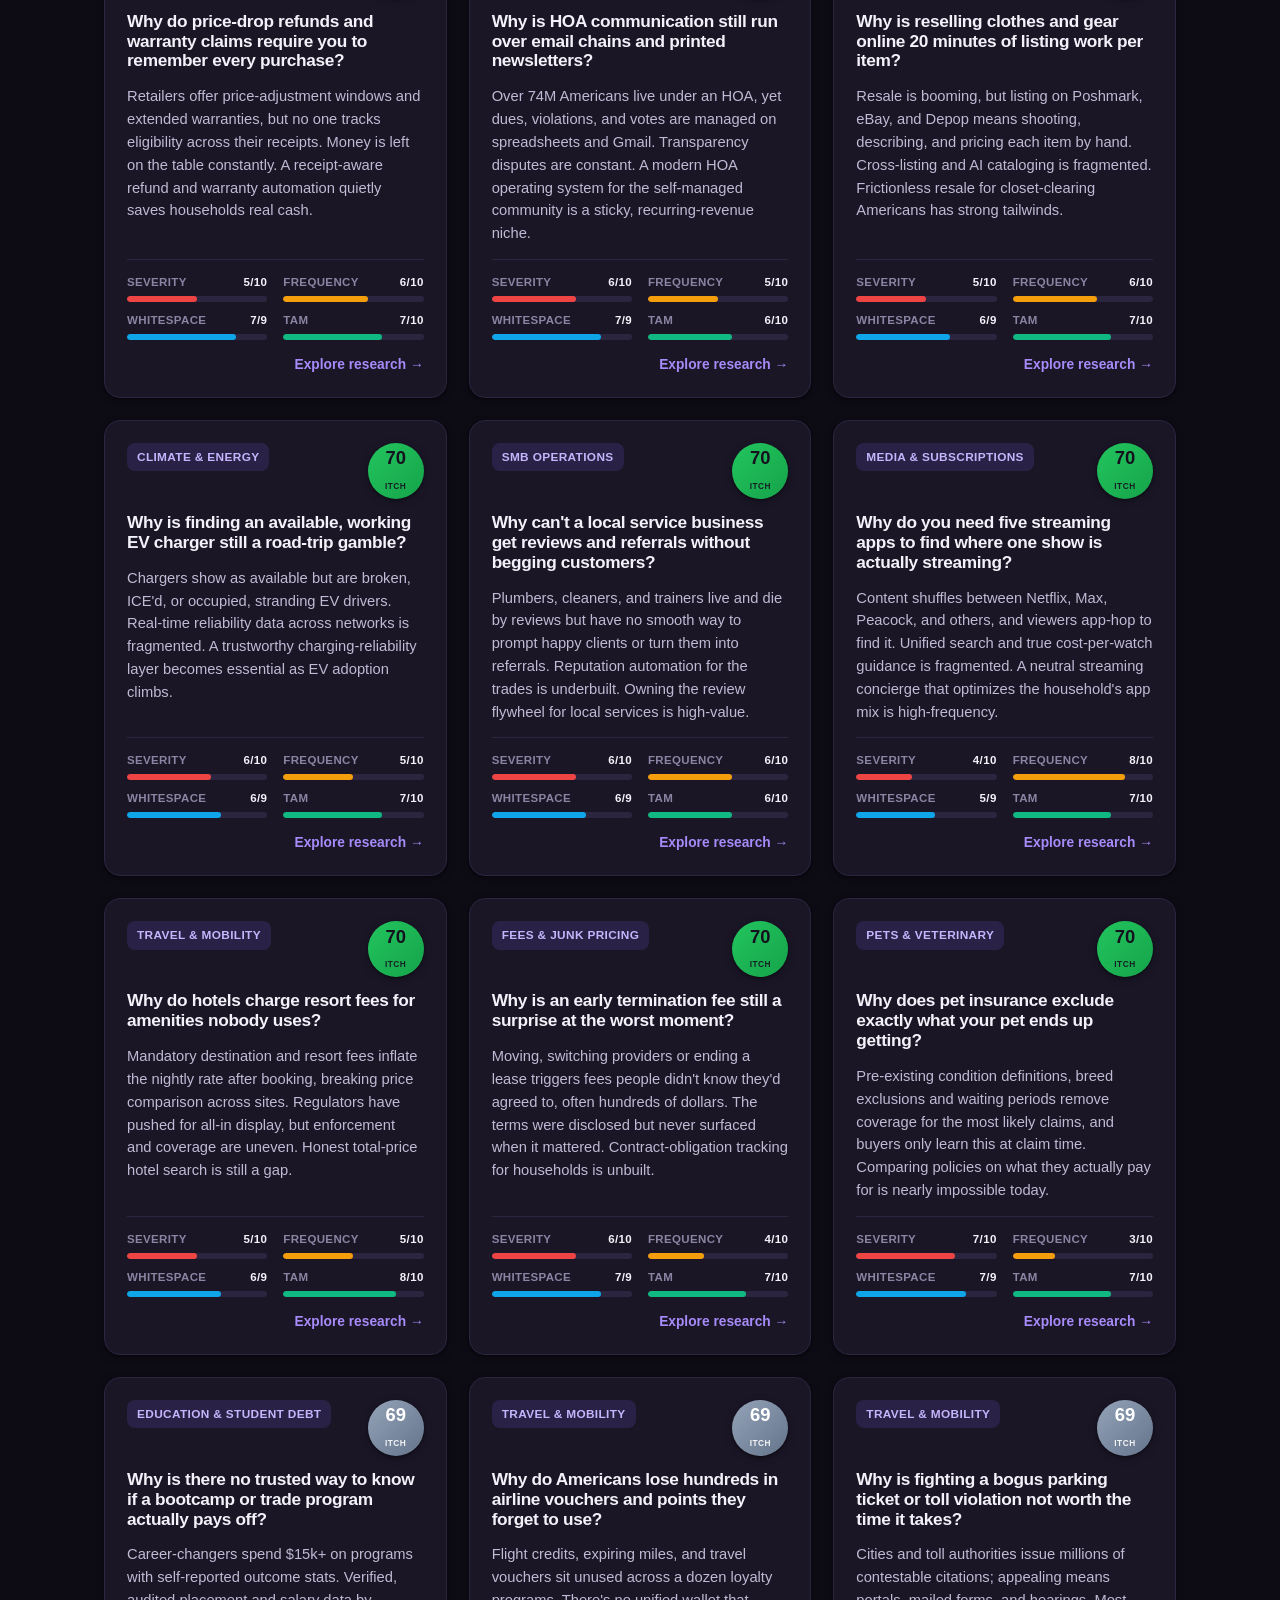
==== commit 4899a48c: "Add community-submitted immigrant mentorship itch, researched (92) Promotes the first community subm" ====
--- a/fix_my_itch_us/index.html
+++ b/fix_my_itch_us/index.html
@@ -18,7 +18,7 @@
       } catch (e) { /* storage blocked: fall back to the dark default */ }
     })();
   </script>
-  <link rel="stylesheet" href="styles.css?v=5" />
+  <link rel="stylesheet" href="styles.css?v=6" />
 </head>
 <body>
   <!-- ============================= HEADER / NAV ============================= -->
@@ -337,9 +337,9 @@
   <p class="toast" id="toast" role="status" aria-live="polite" hidden></p>
 
   <!-- Data first, then research, then app logic. No modules, no CDNs — works offline. -->
-  <script src="config.js?v=5"></script>
-  <script src="data.js?v=5"></script>
-  <script src="research.js?v=5"></script>
-  <script src="app.js?v=5"></script>
+  <script src="config.js?v=6"></script>
+  <script src="data.js?v=6"></script>
+  <script src="research.js?v=6"></script>
+  <script src="app.js?v=6"></script>
 </body>
 </html>
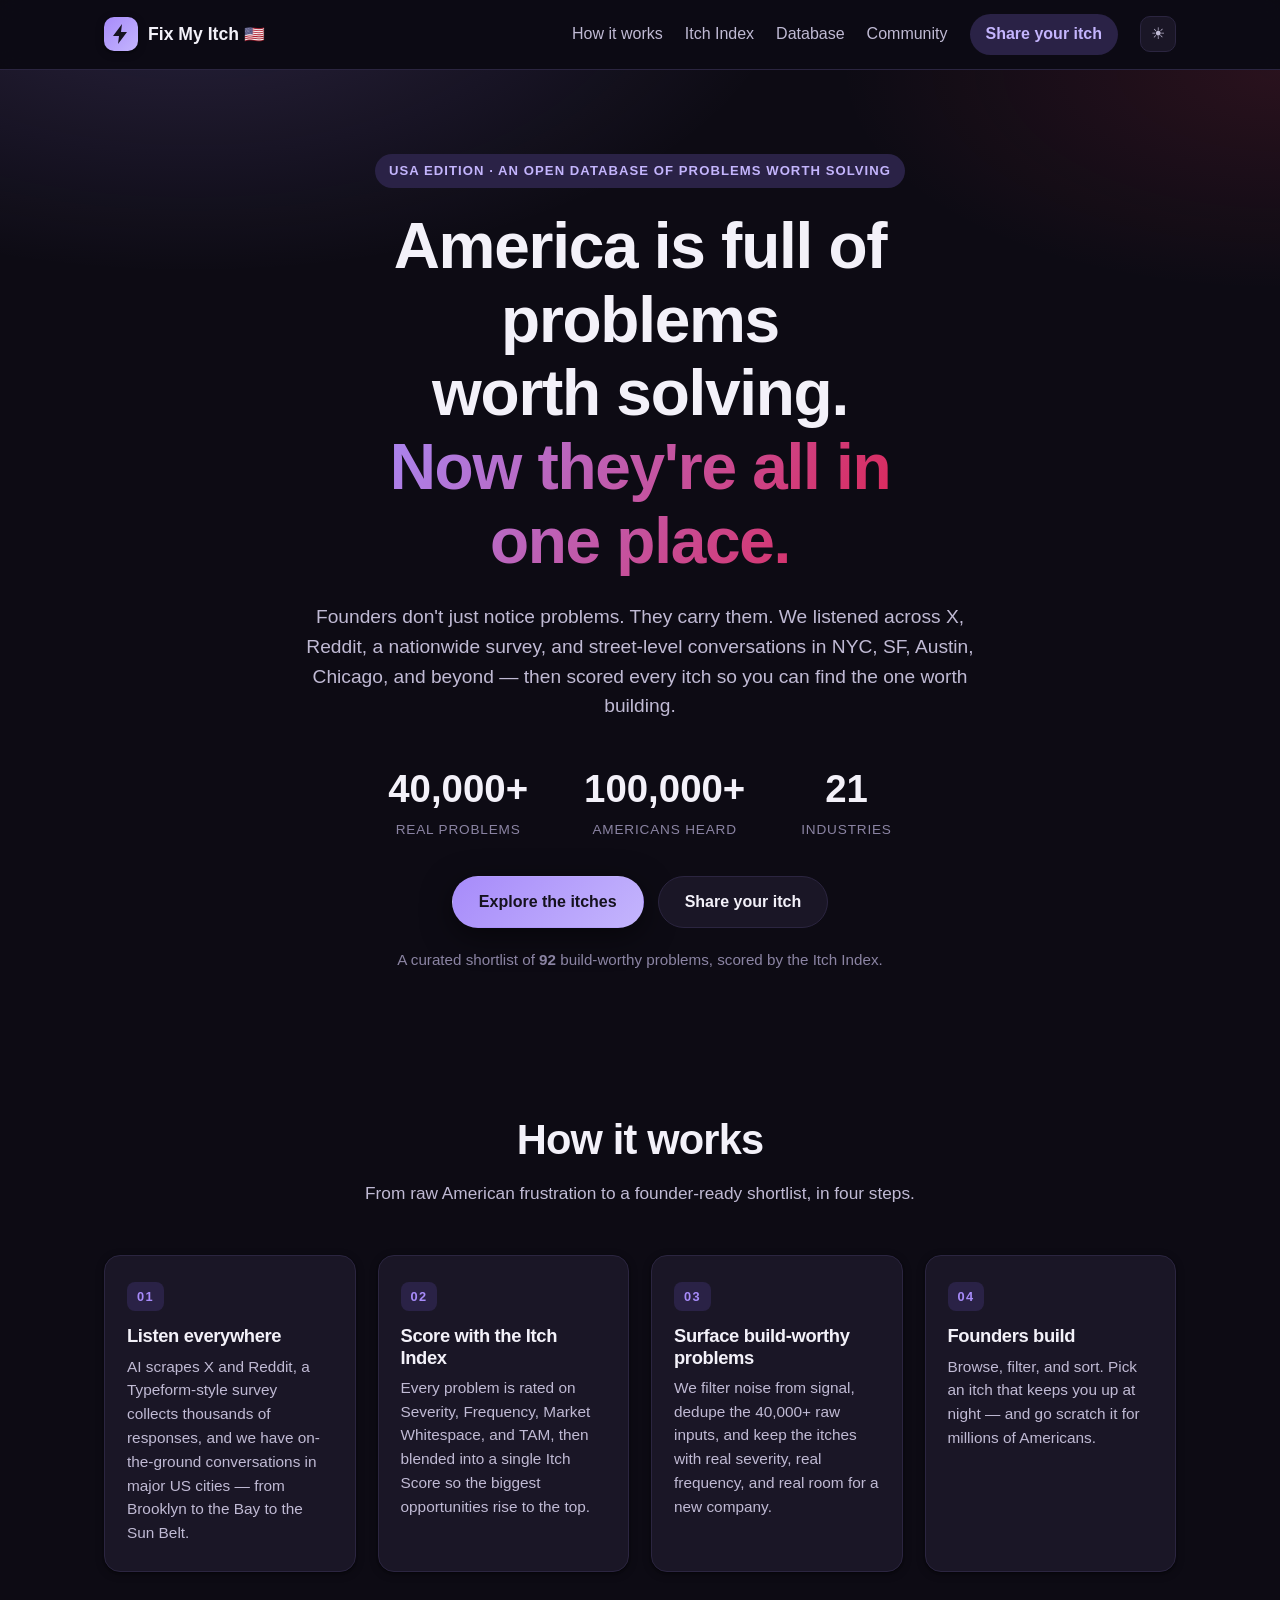
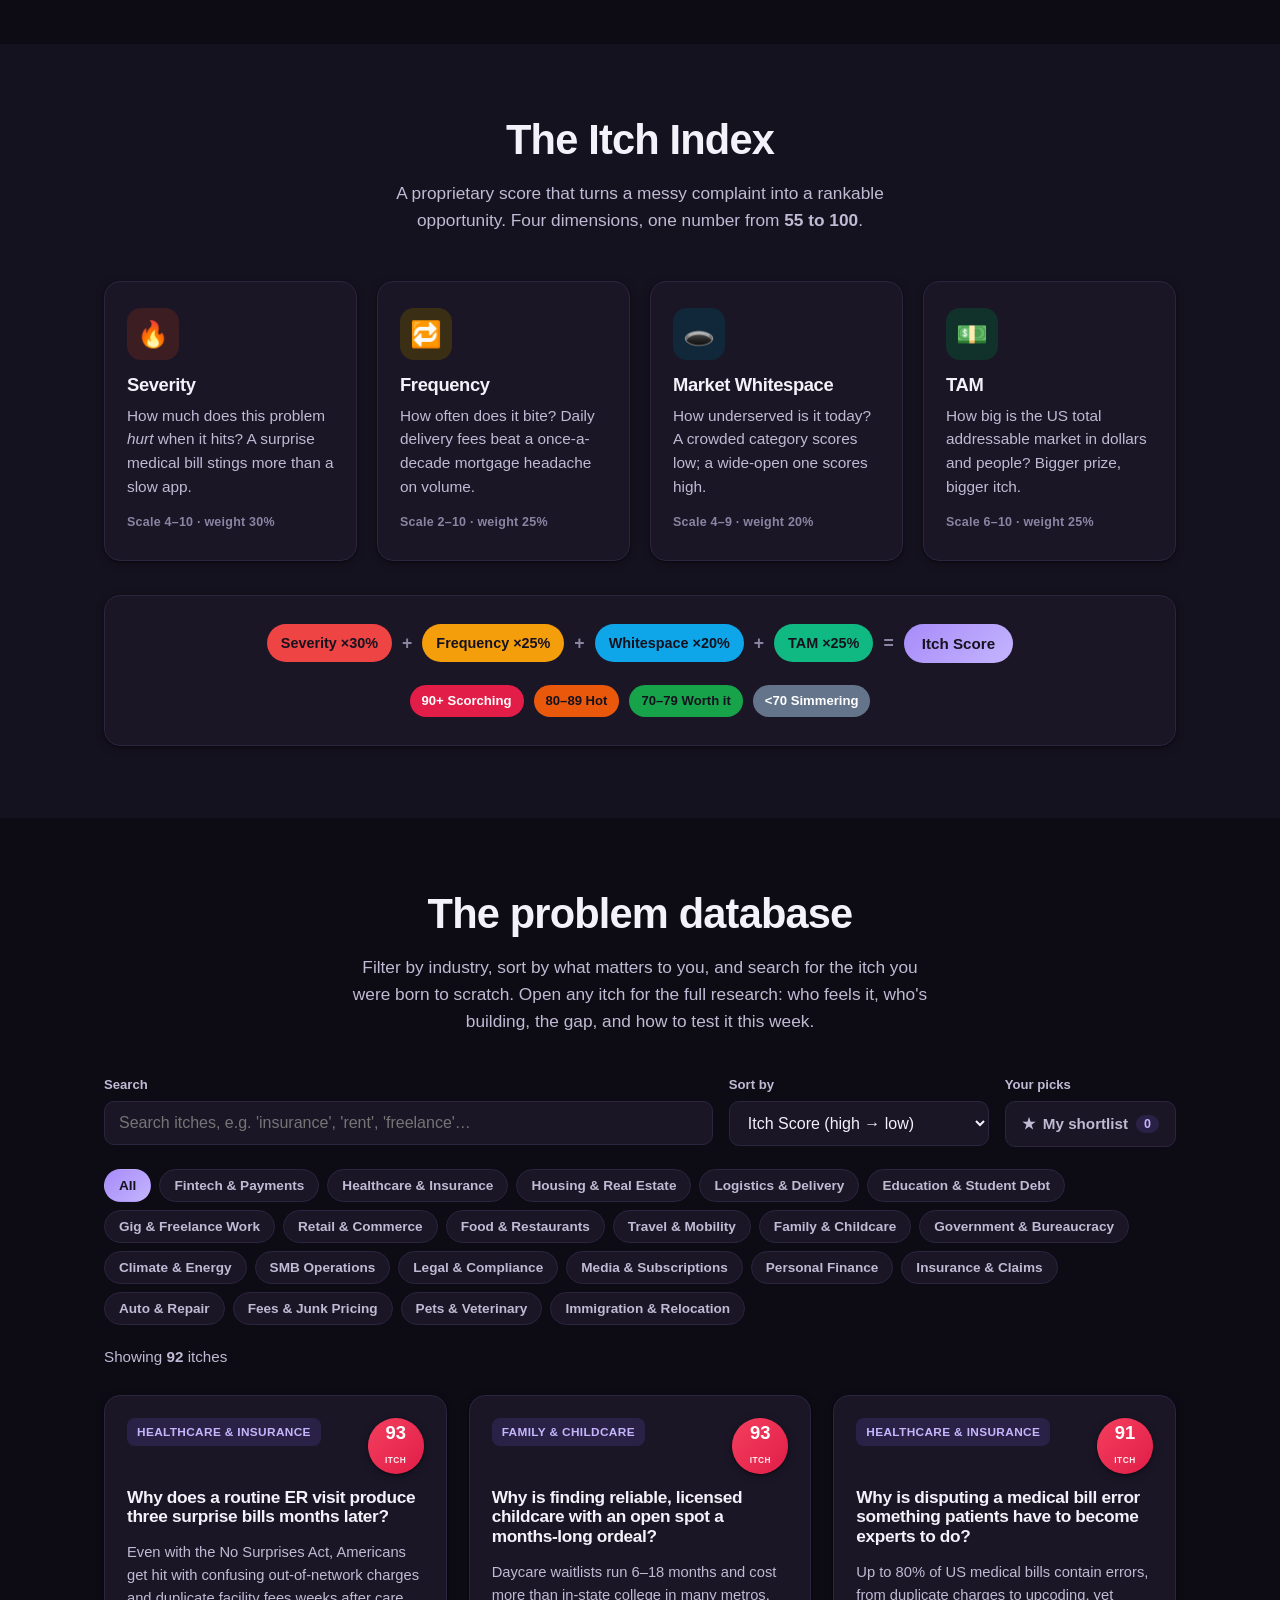
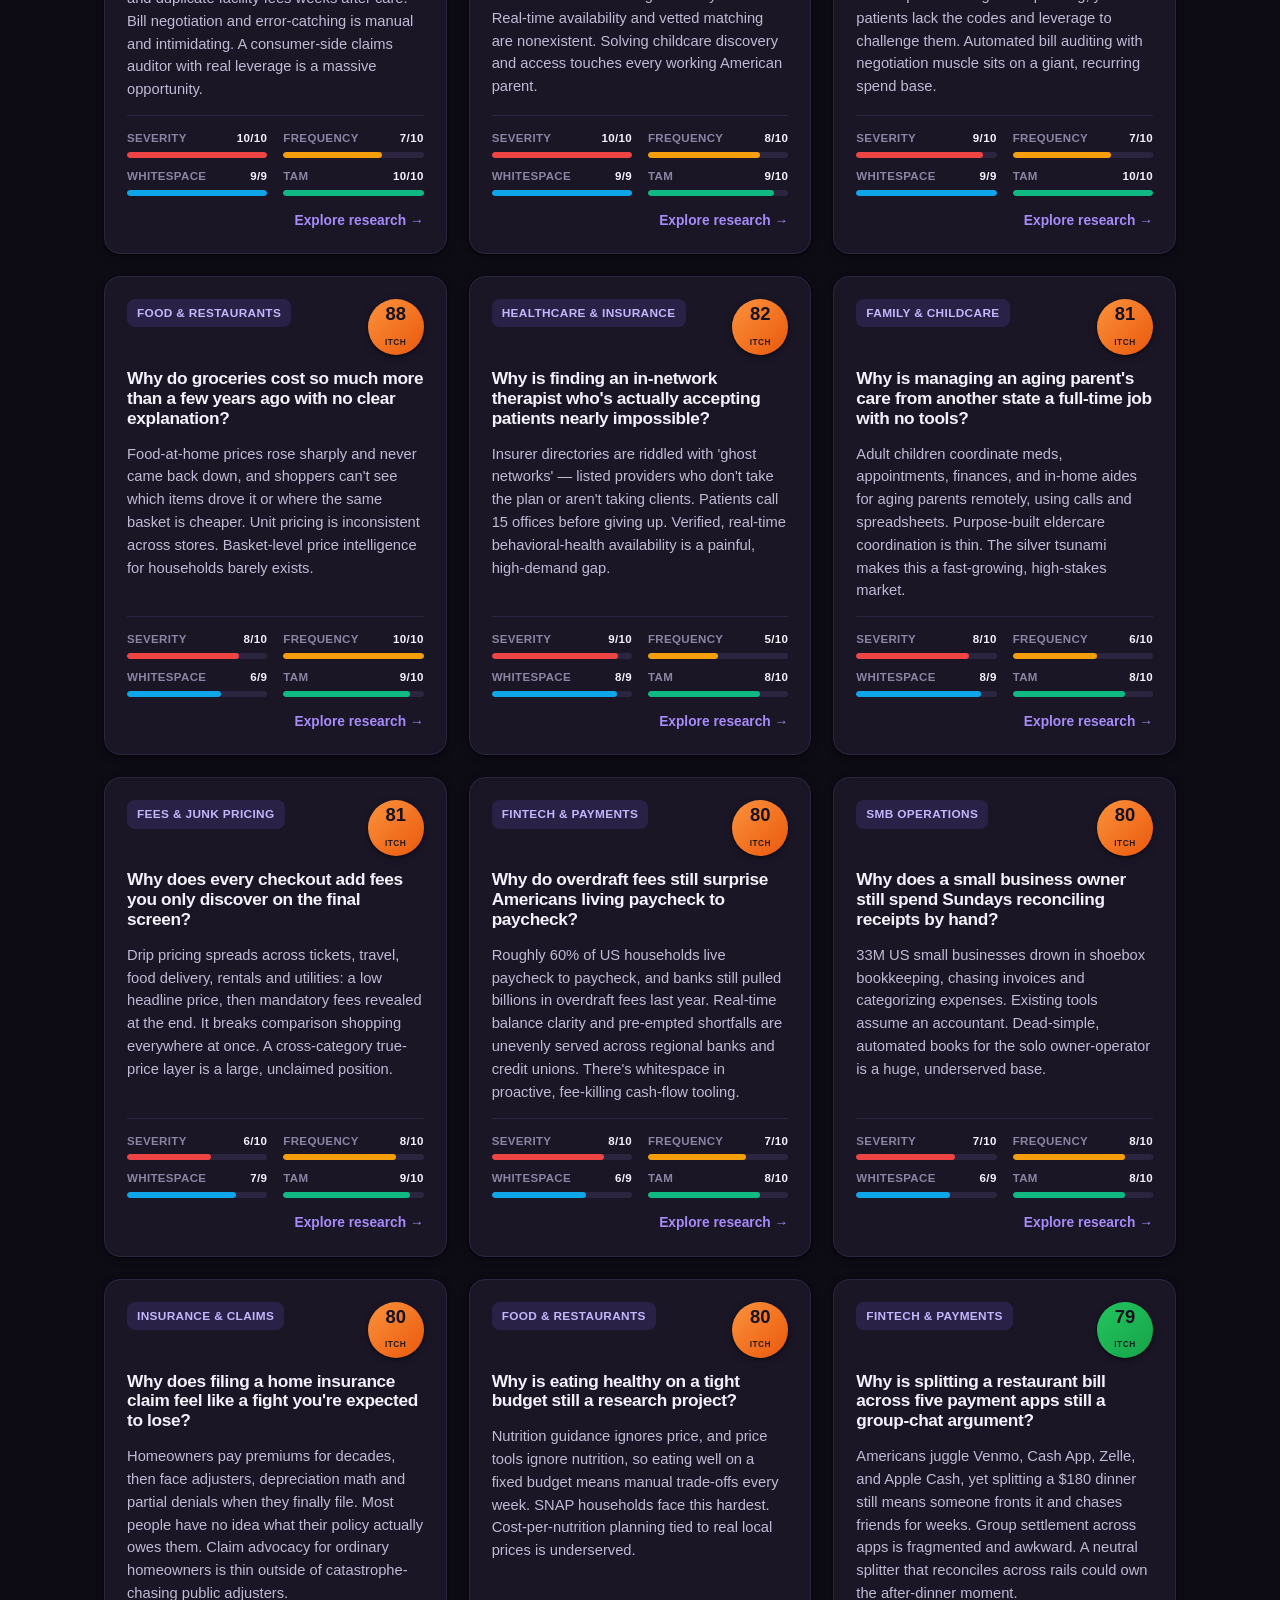
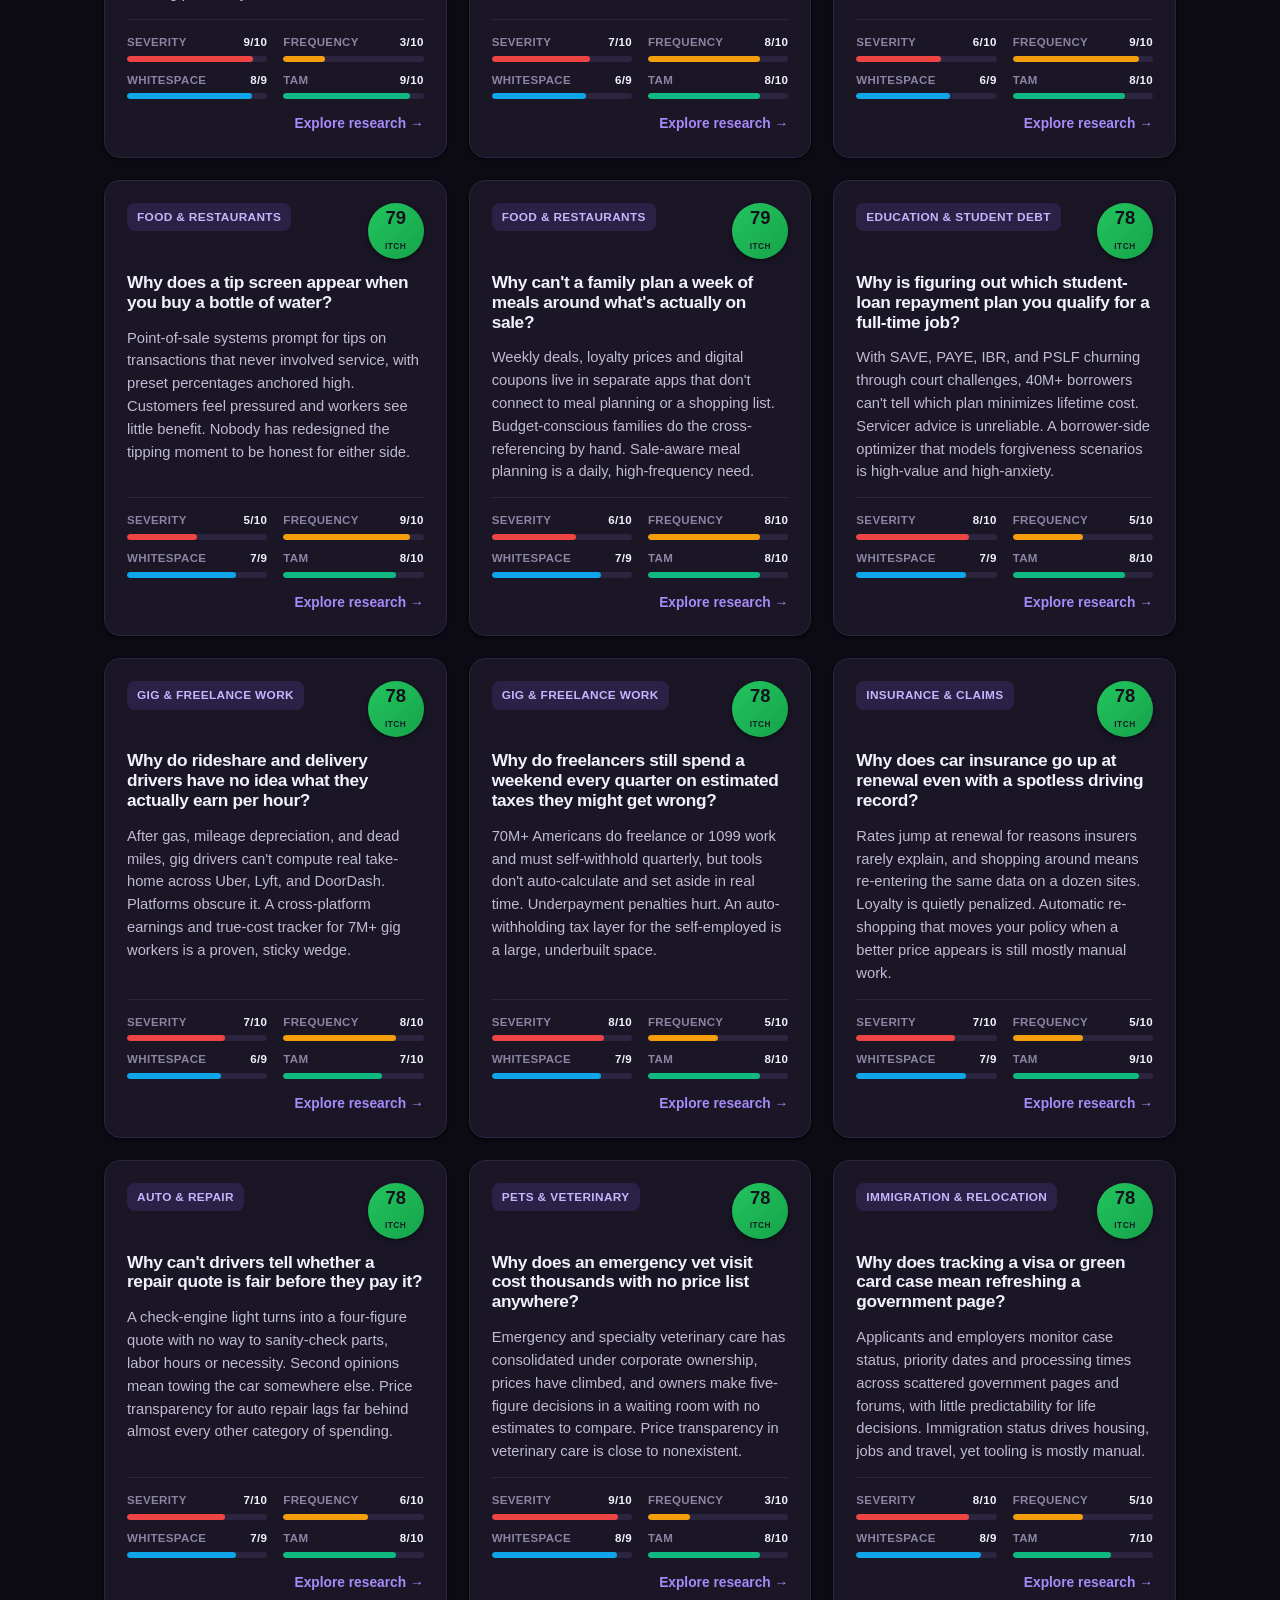
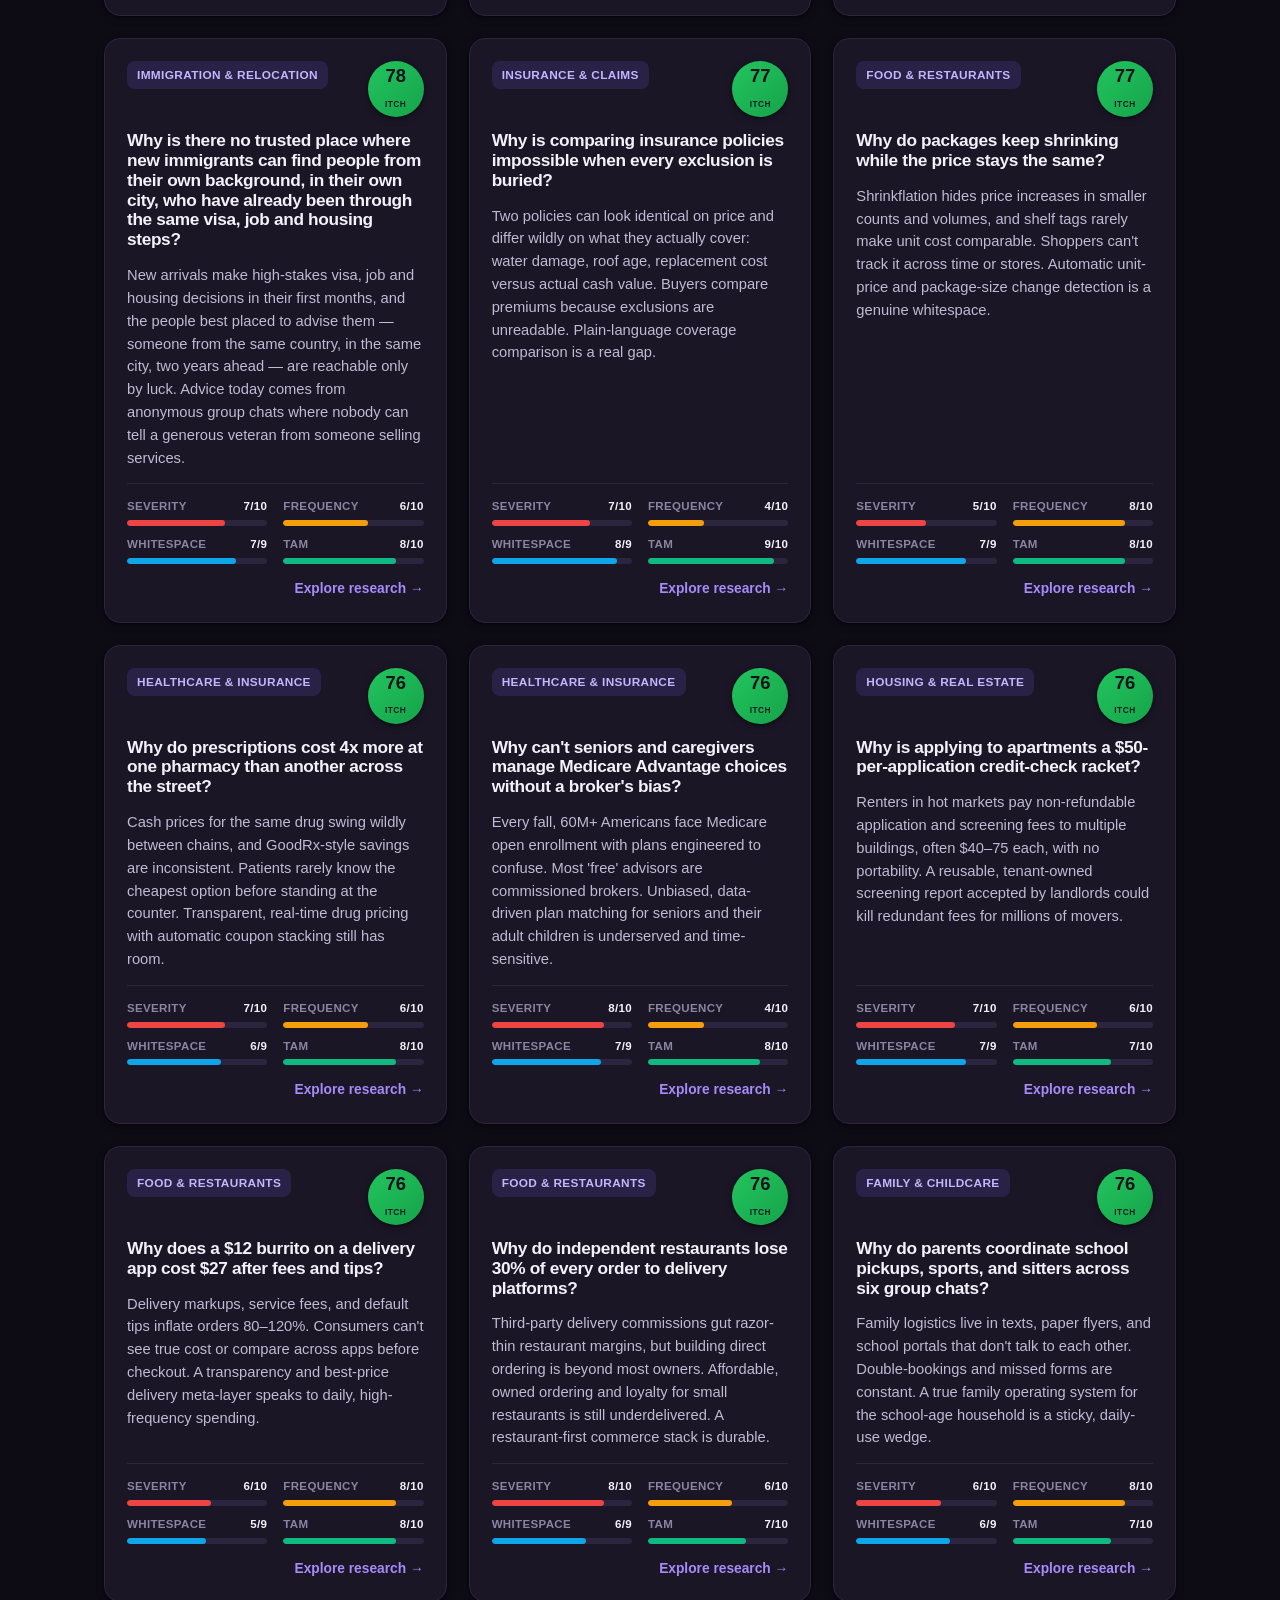
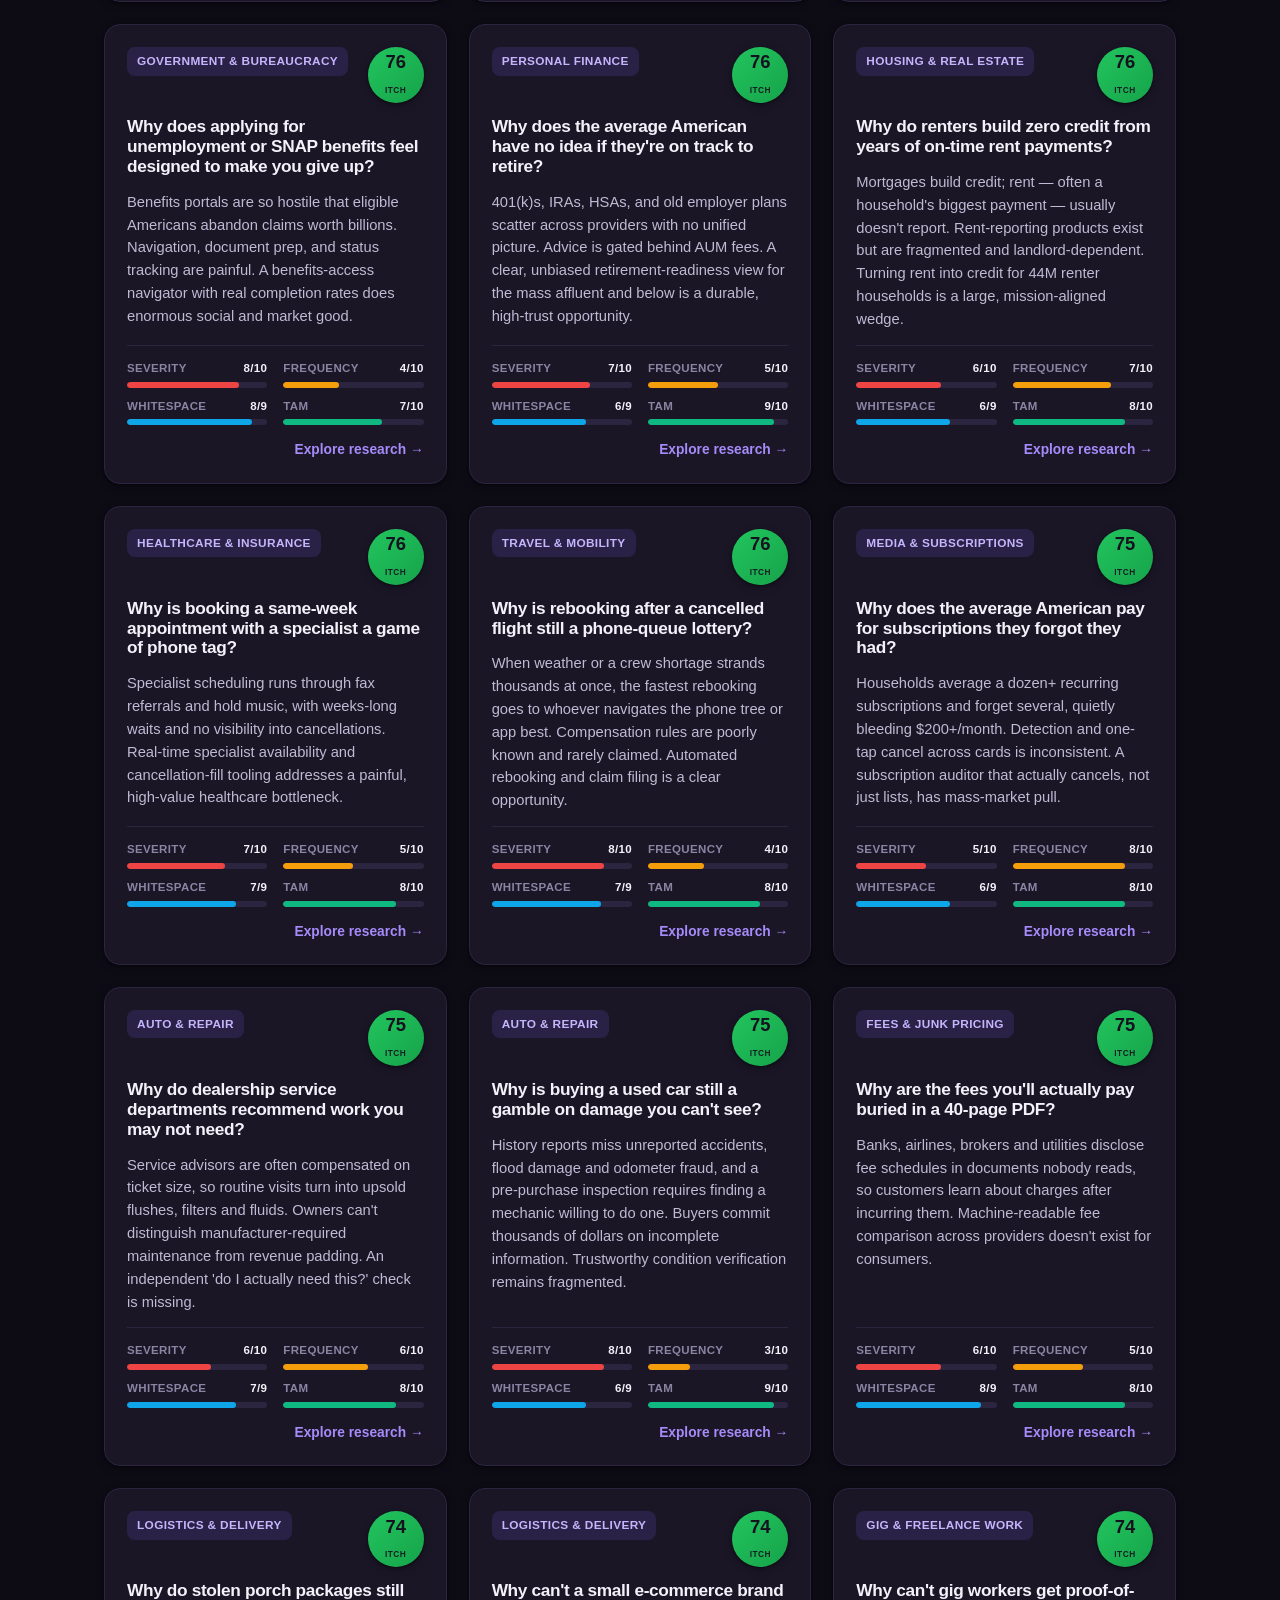
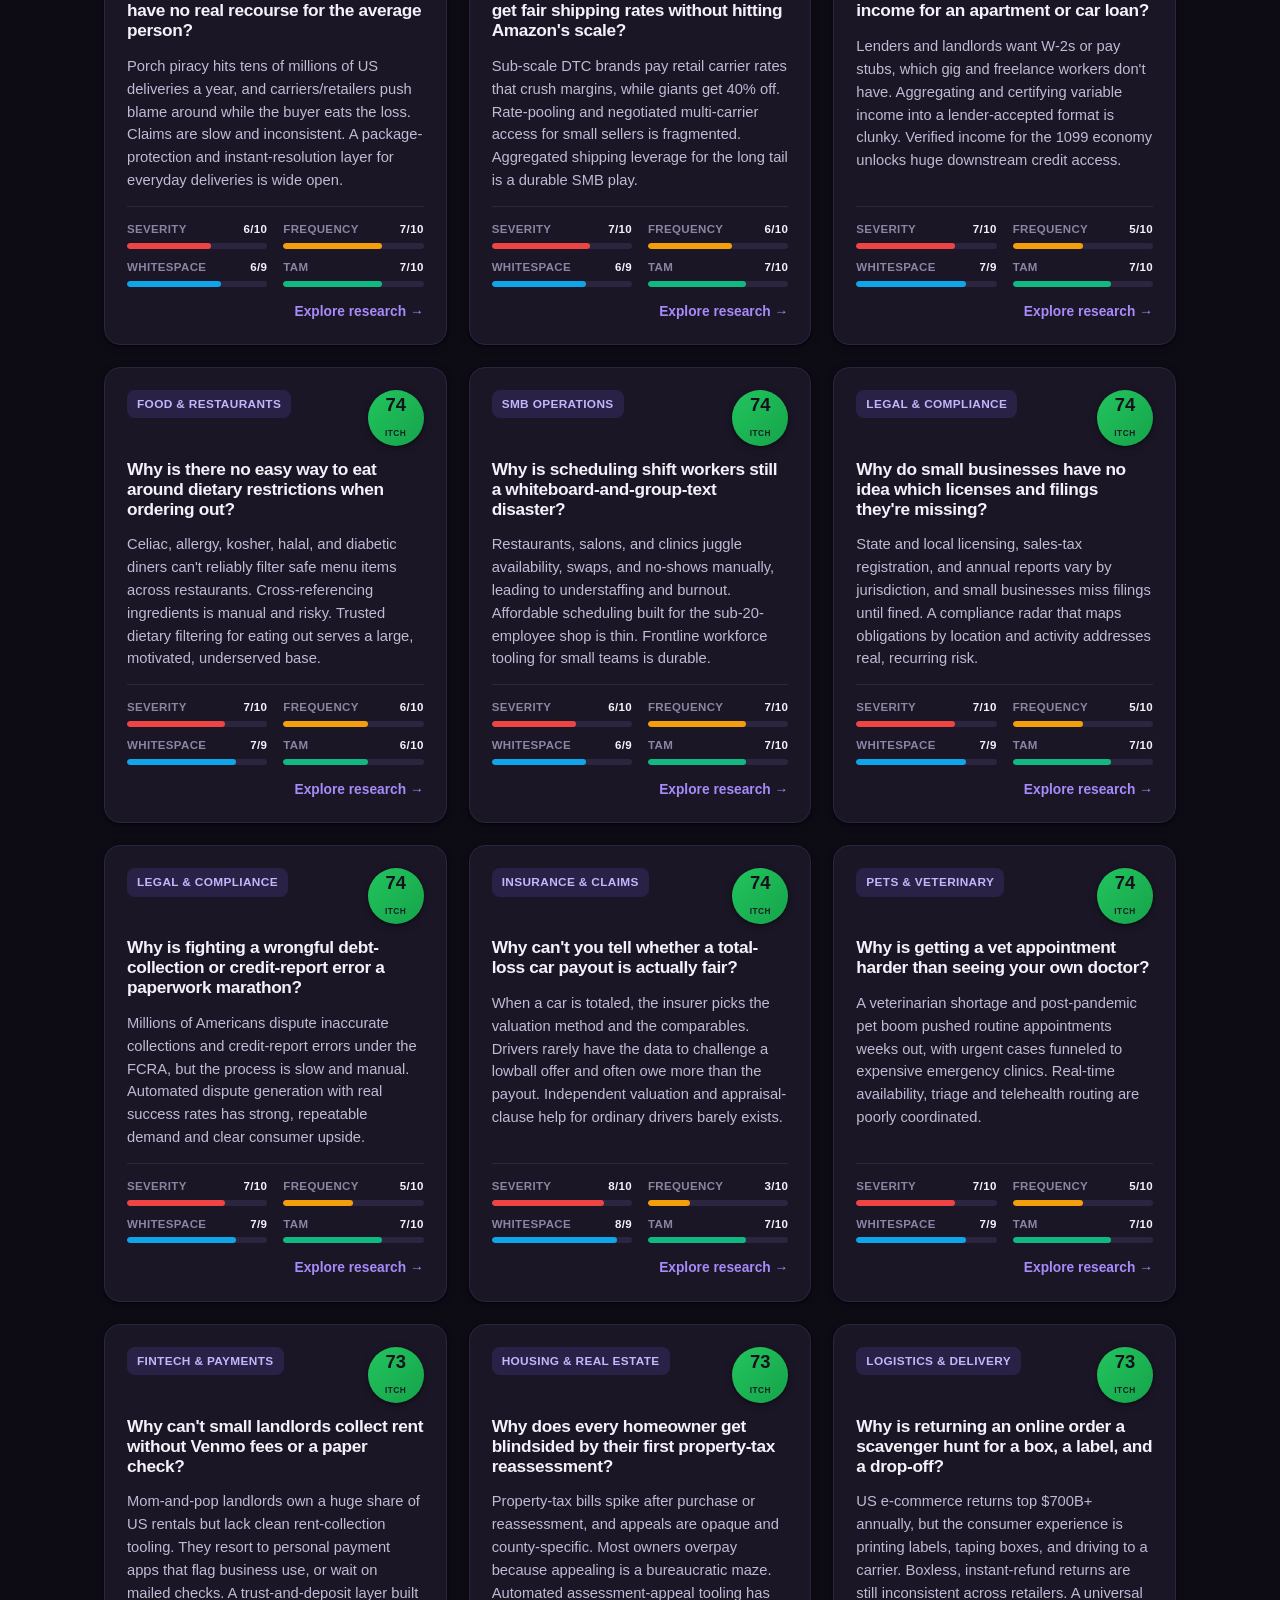
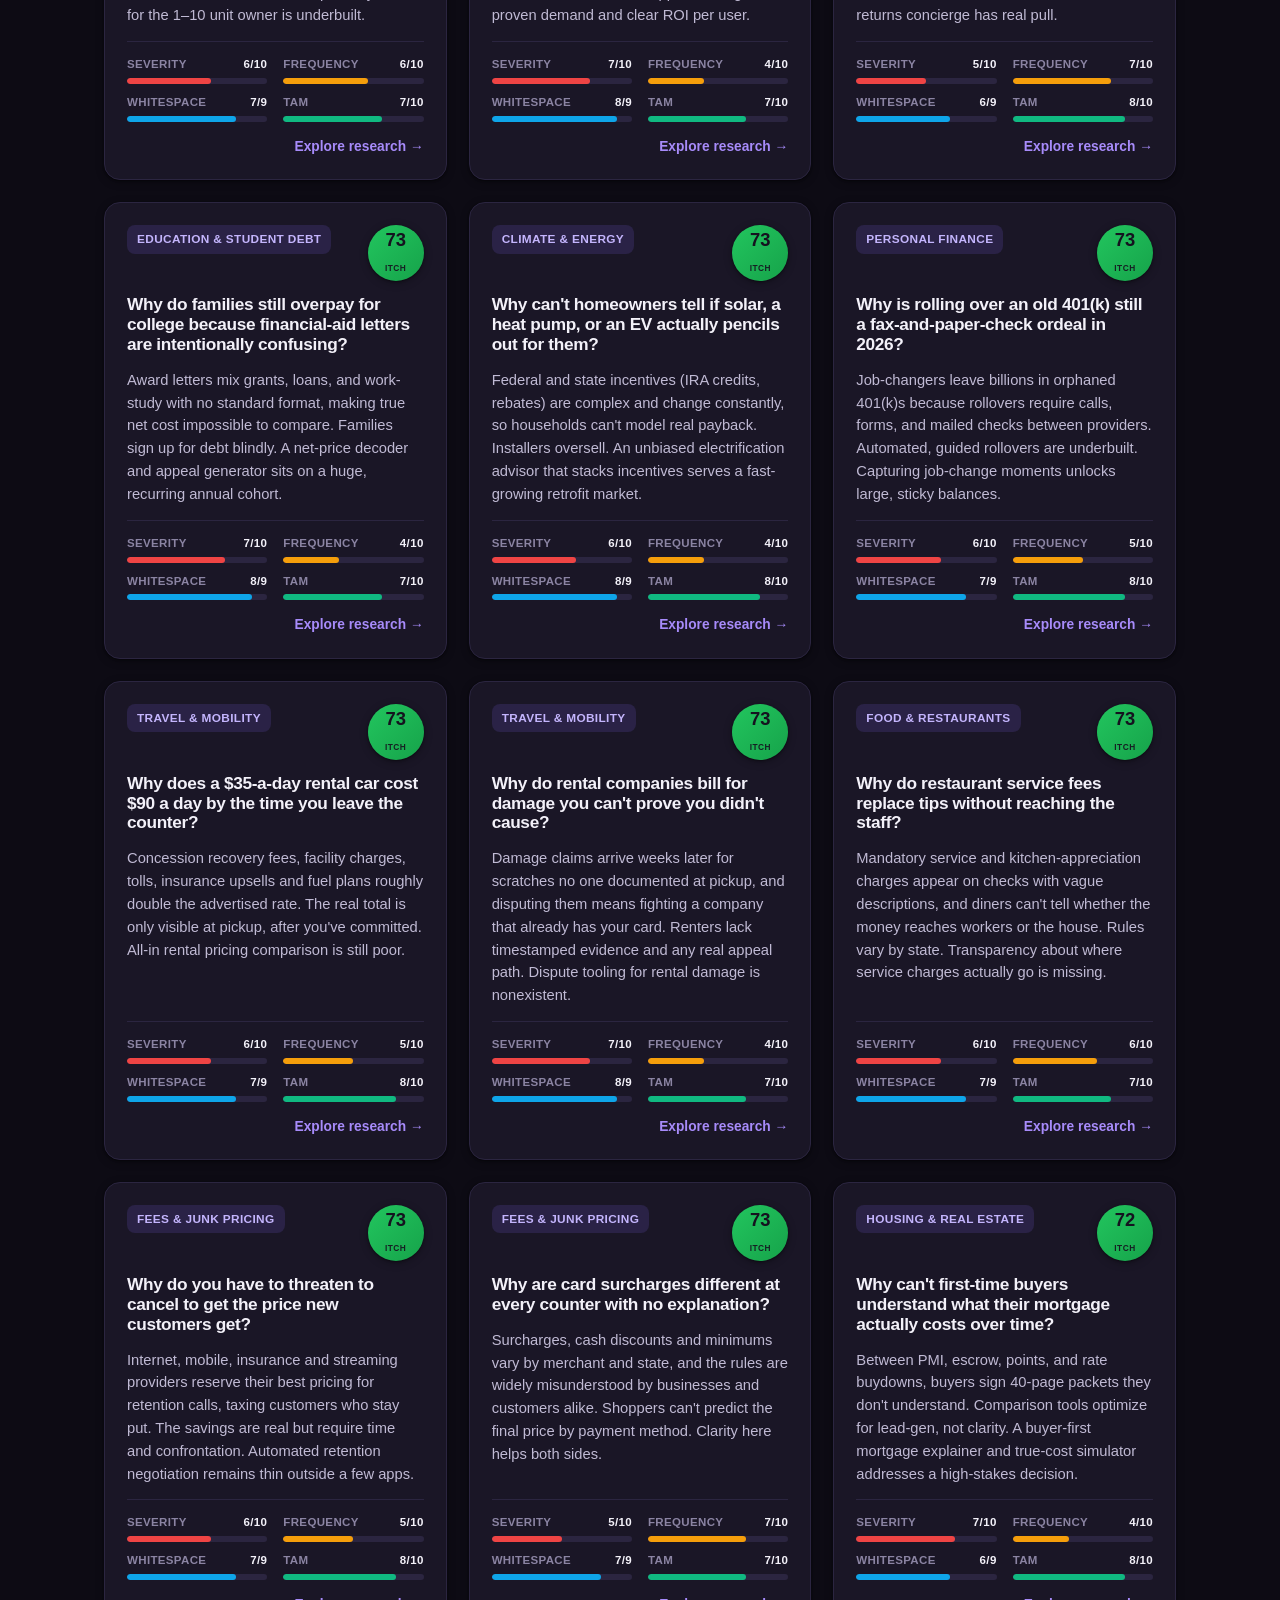
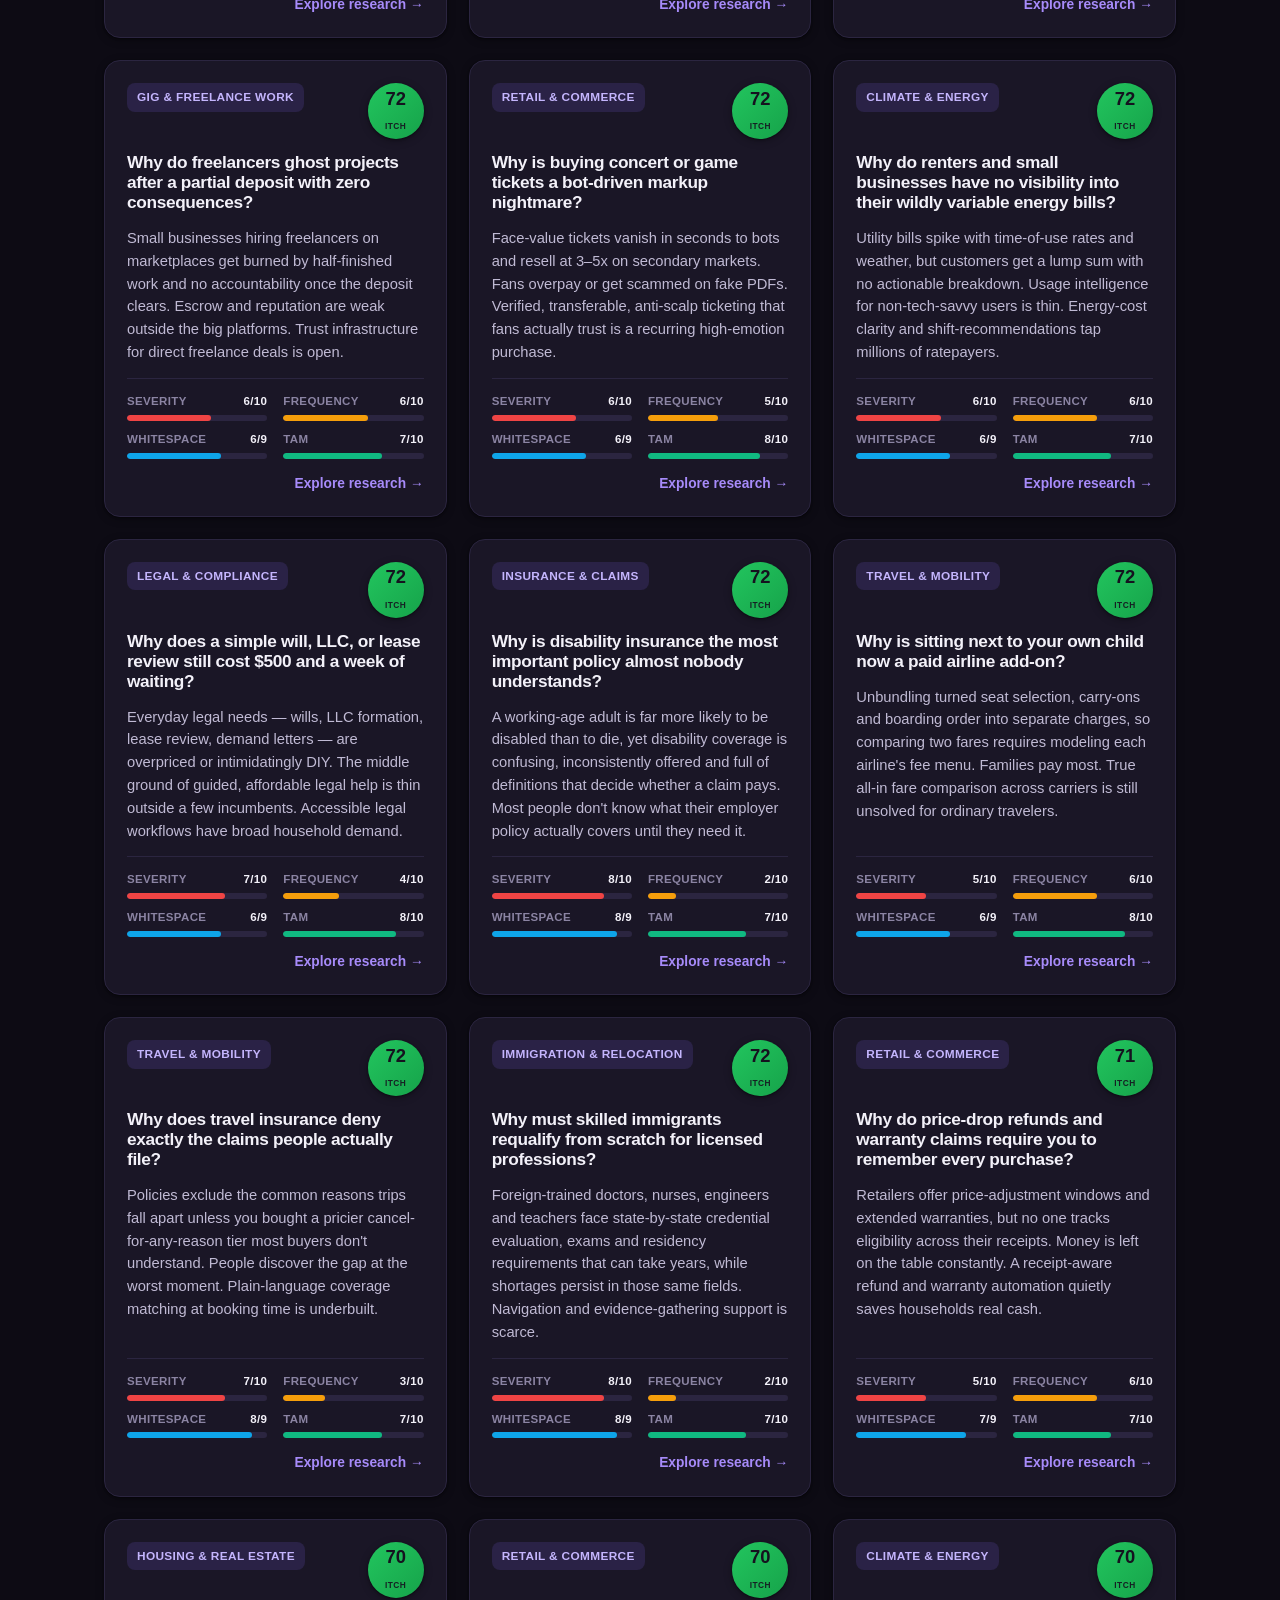
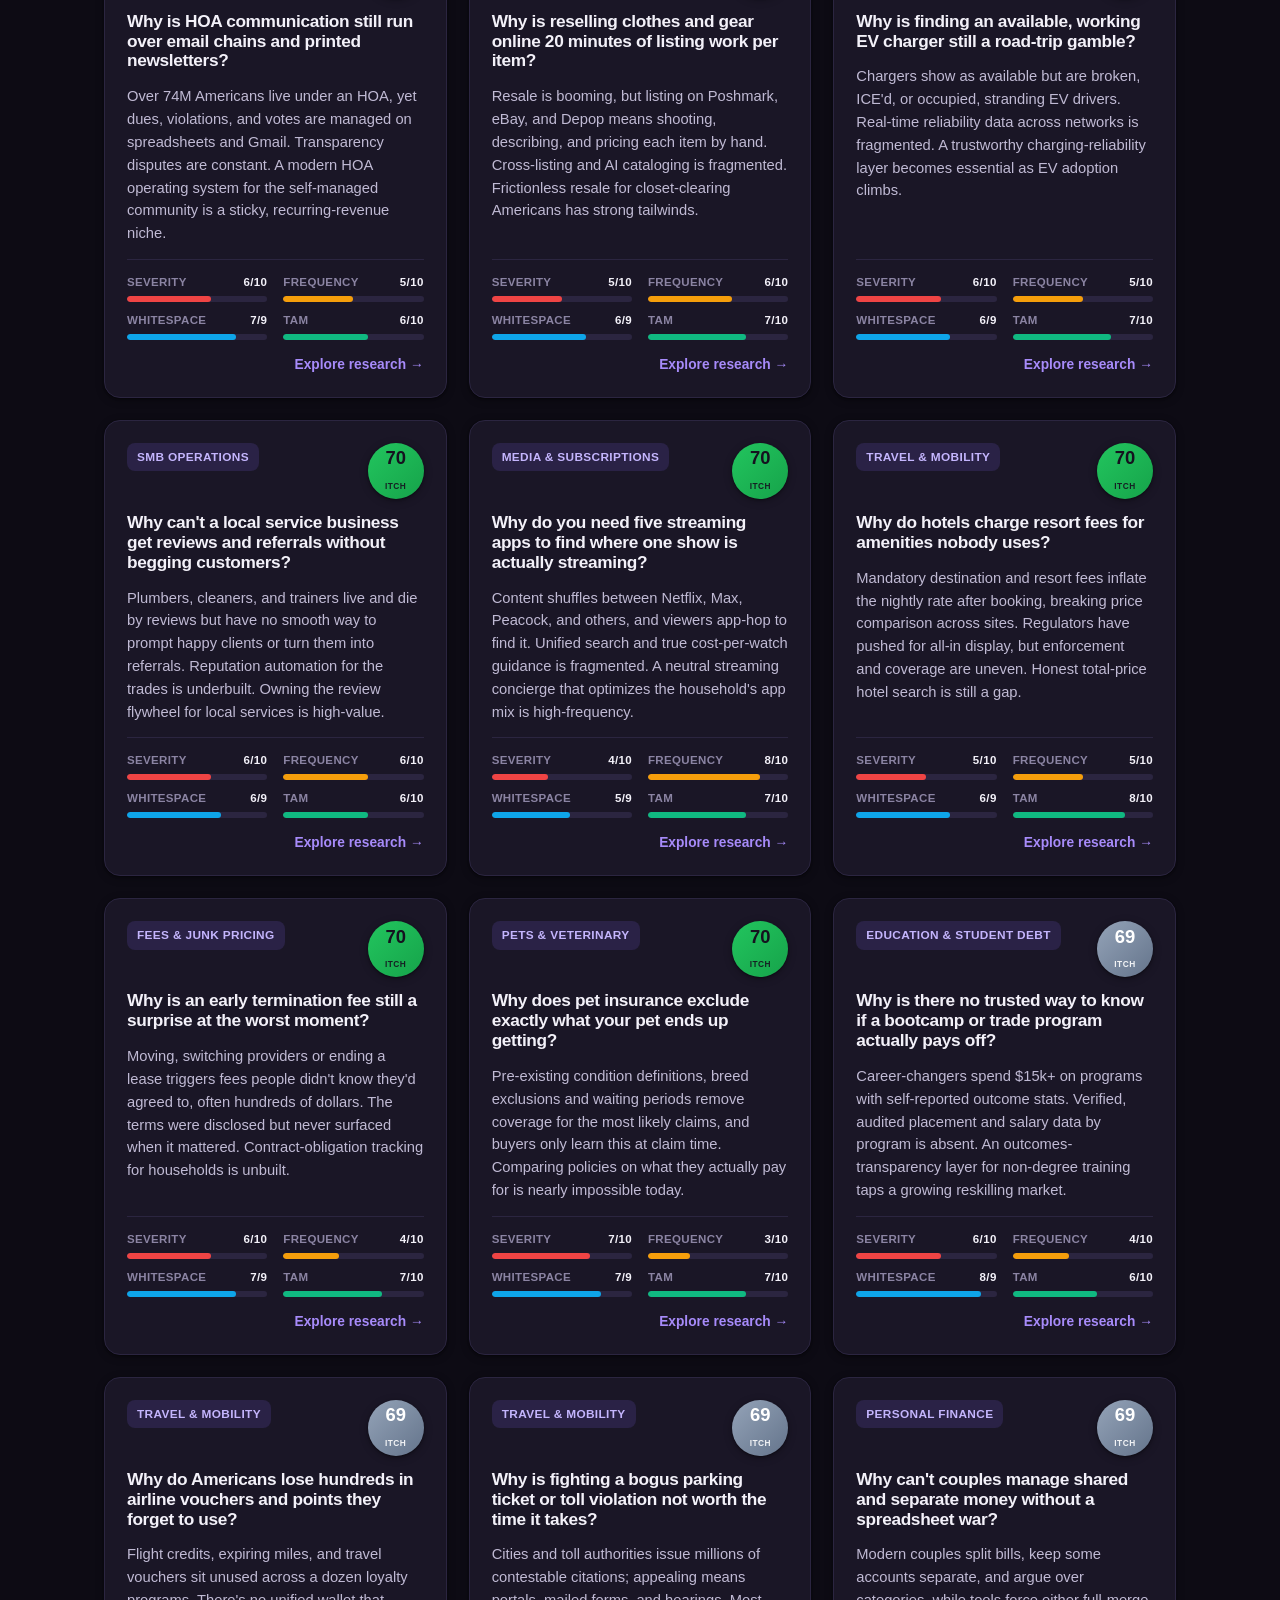
==== commit 510e470b: "Correct itch 51 (couples finance): stale players, rescored 73 -> 69 Research for this itch named Hon" ====
--- a/fix_my_itch_us/index.html
+++ b/fix_my_itch_us/index.html
@@ -18,7 +18,7 @@
       } catch (e) { /* storage blocked: fall back to the dark default */ }
     })();
   </script>
-  <link rel="stylesheet" href="styles.css?v=6" />
+  <link rel="stylesheet" href="styles.css?v=7" />
 </head>
 <body>
   <!-- ============================= HEADER / NAV ============================= -->
@@ -337,9 +337,9 @@
   <p class="toast" id="toast" role="status" aria-live="polite" hidden></p>
 
   <!-- Data first, then research, then app logic. No modules, no CDNs — works offline. -->
-  <script src="config.js?v=6"></script>
-  <script src="data.js?v=6"></script>
-  <script src="research.js?v=6"></script>
-  <script src="app.js?v=6"></script>
+  <script src="config.js?v=7"></script>
+  <script src="data.js?v=7"></script>
+  <script src="research.js?v=7"></script>
+  <script src="app.js?v=7"></script>
 </body>
 </html>
